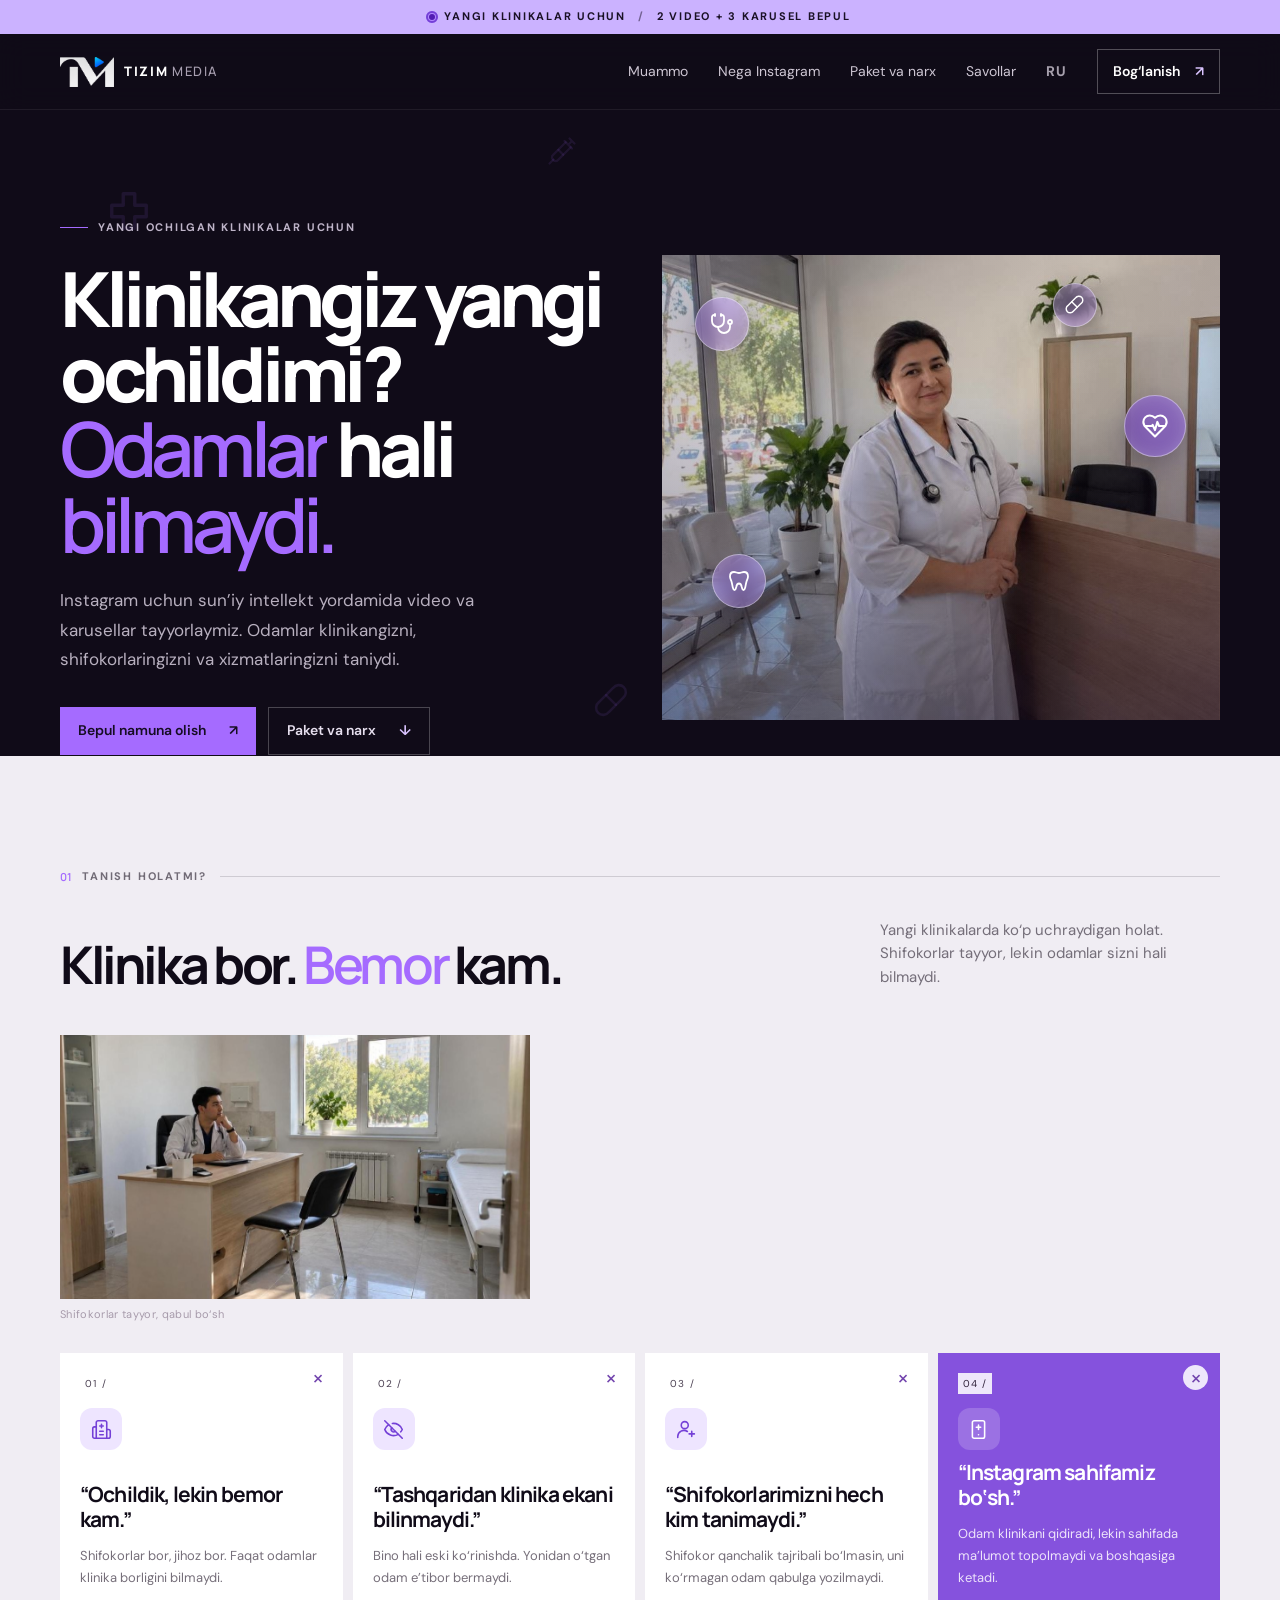
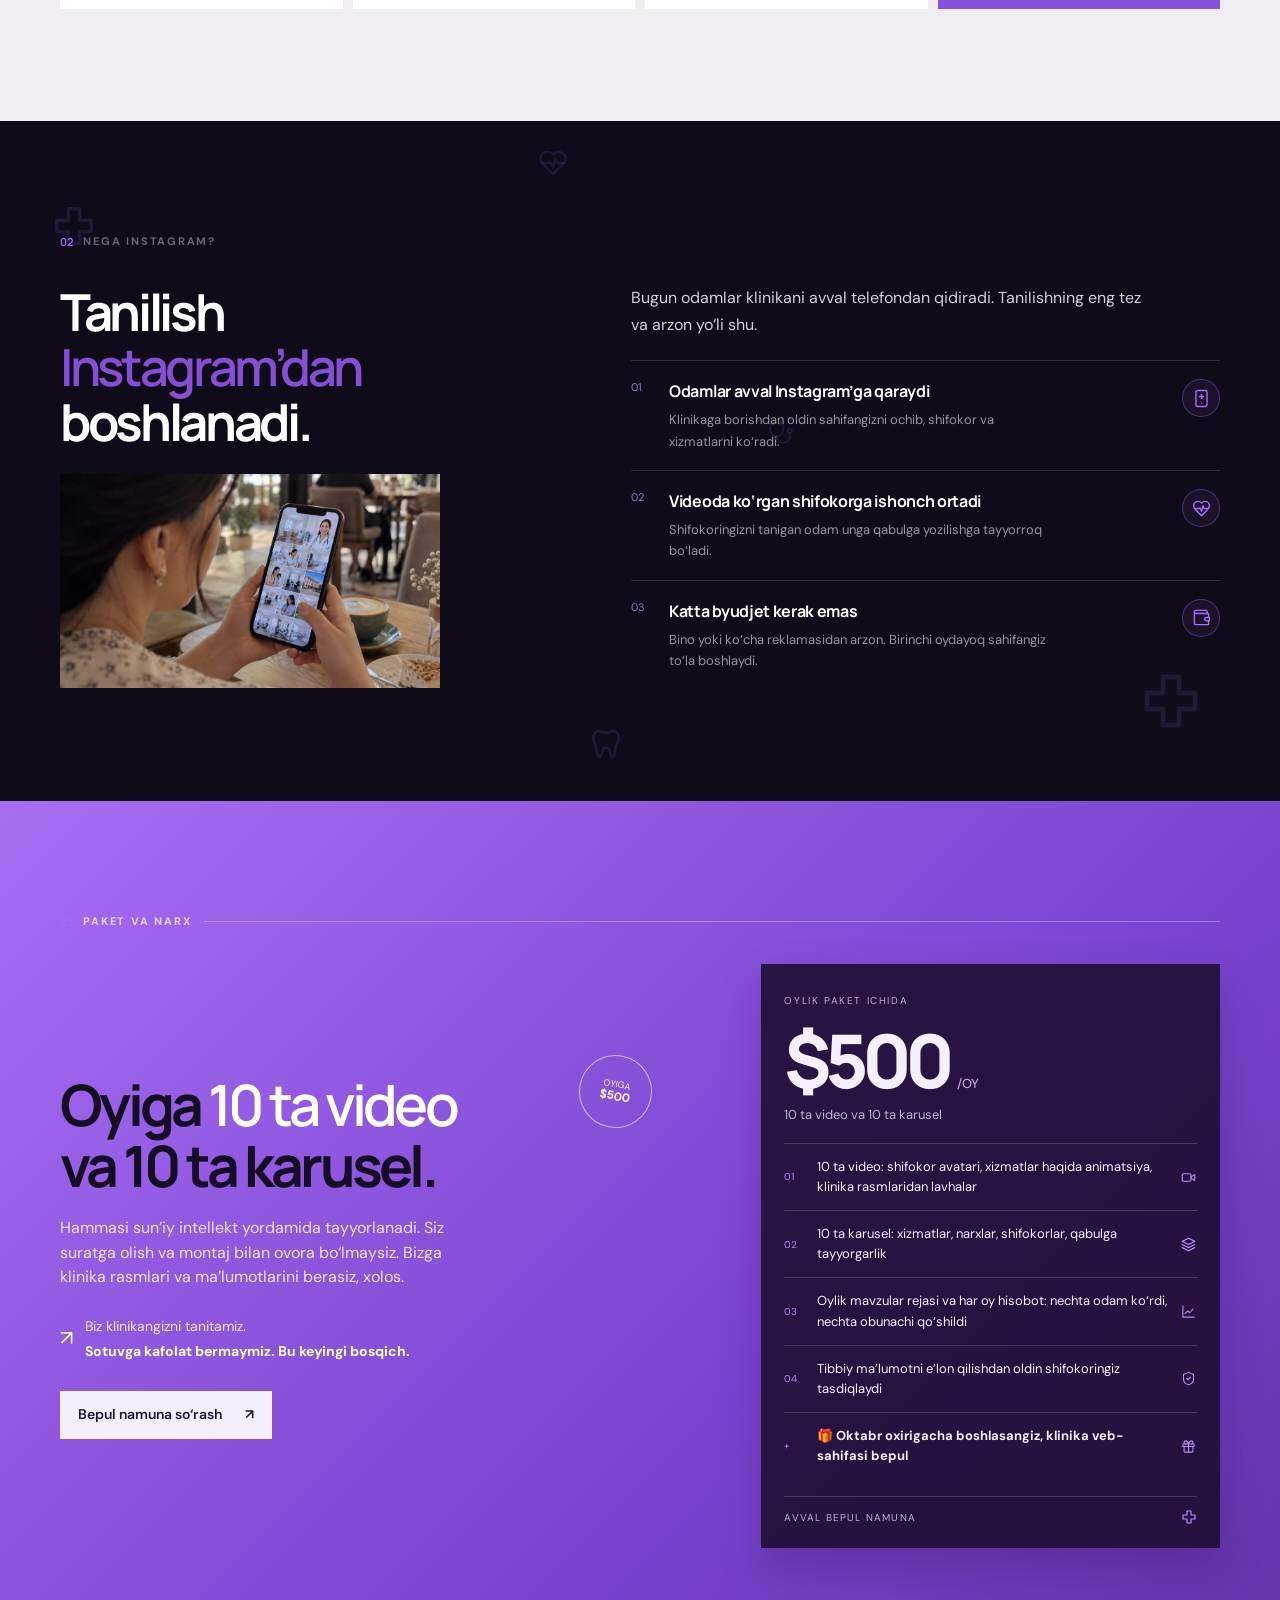
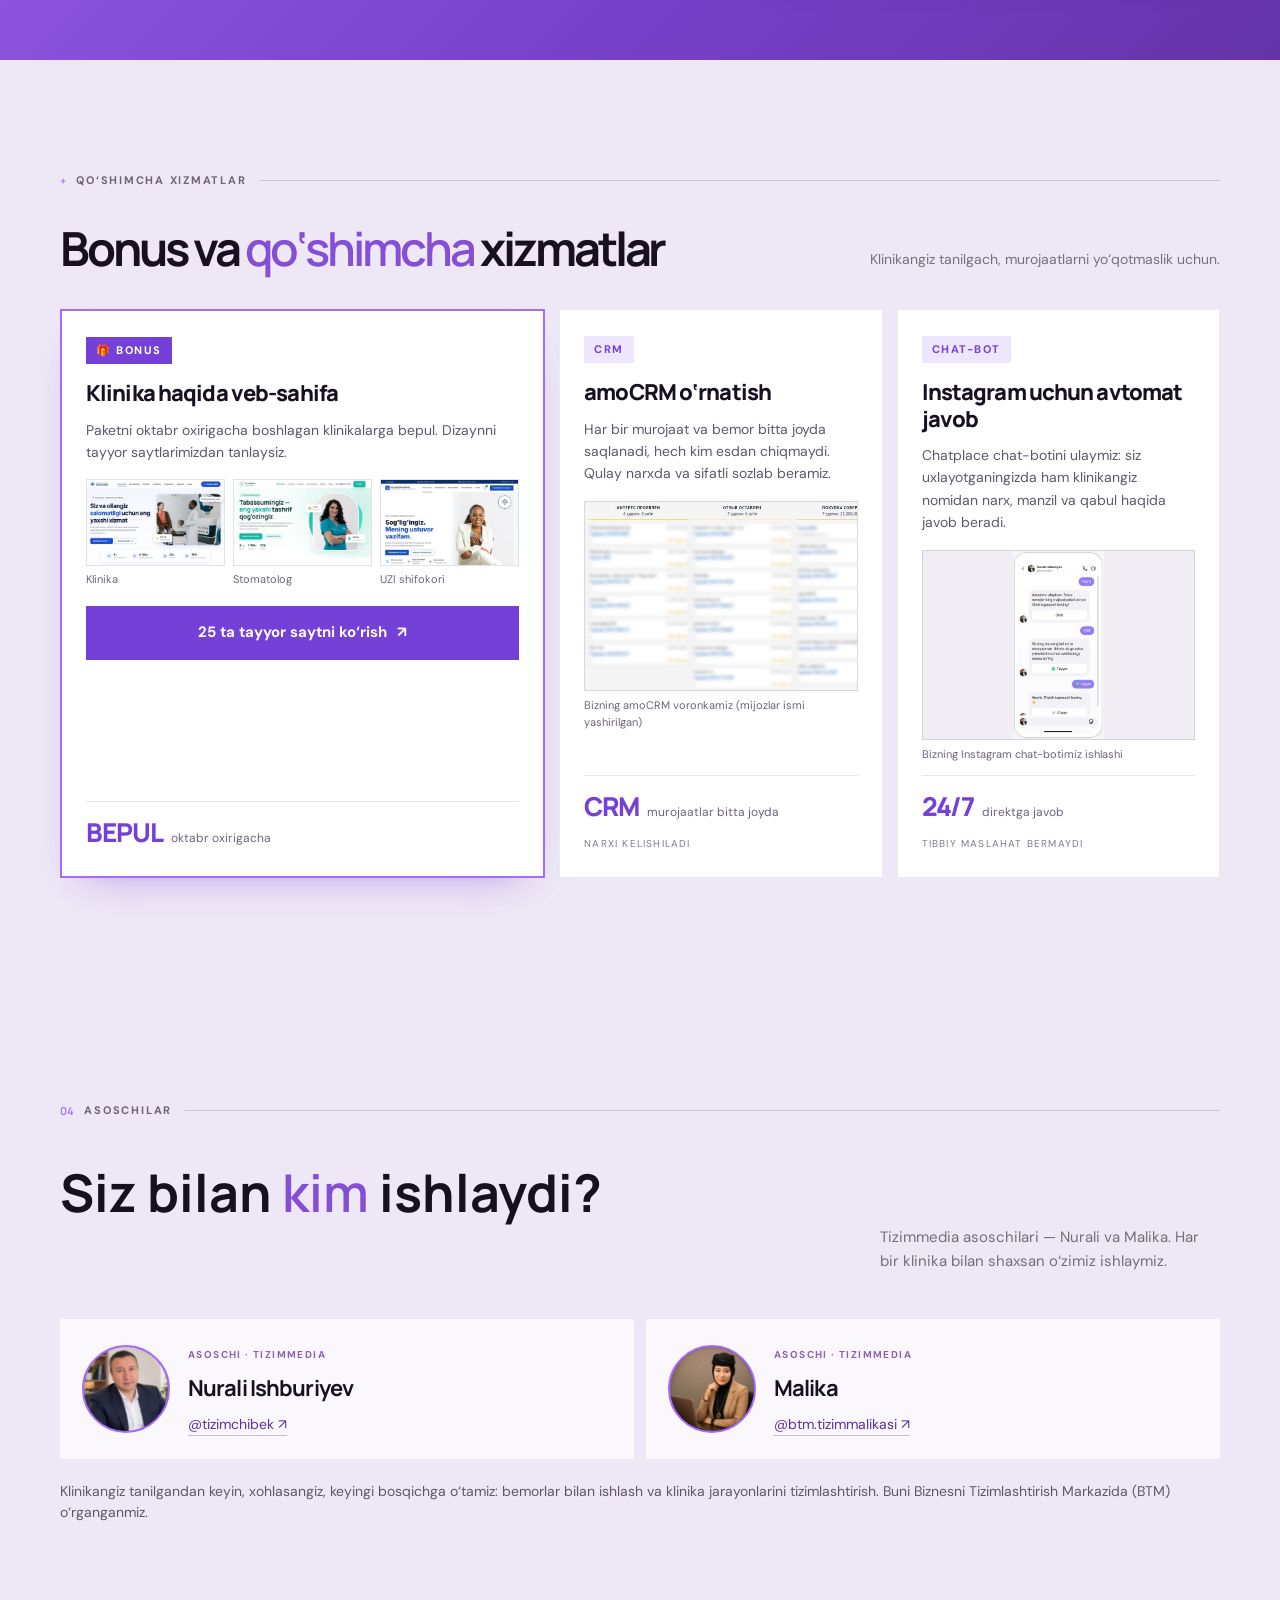
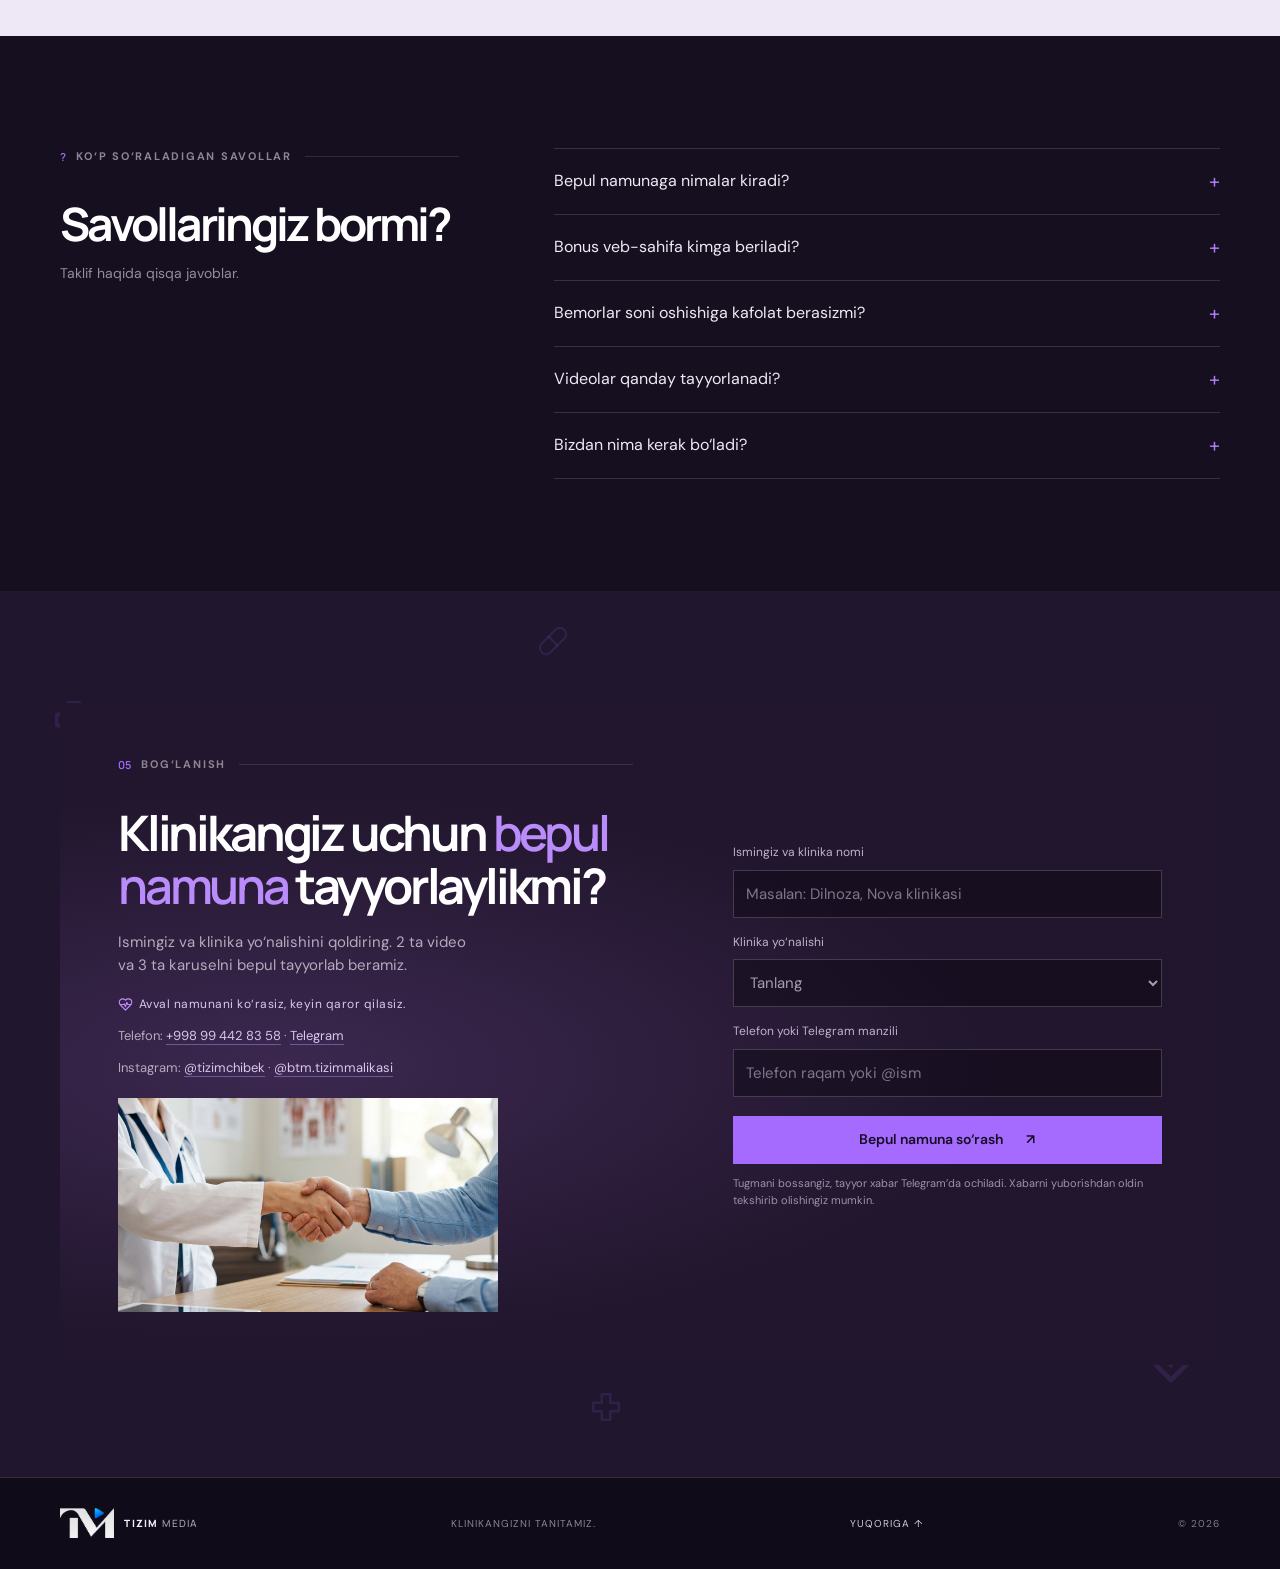
==== index.html @ add9dafe "Animatsiyalar va tibbiy ikonkalar qo'shildi - Tibbiy SVG ikonkalar to'plami (stetoskop, yurak urishi" ====
<!doctype html>
<html lang="uz">
  <head>
    <meta charset="UTF-8" />
    <meta name="viewport" content="width=device-width, initial-scale=1.0" />
    <meta name="theme-color" content="#100b18" />
    <meta name="description" content="Tizimmedia — yangi klinikalar uchun Instagram video va karusellari, sun’iy intellekt yordamida. Oyiga 10 video + 10 karusel — $500. Avval bepul namuna." />
    <title>Tizimmedia — yangi klinikangizni Instagram’da tanitamiz</title>
    <link rel="canonical" href="https://taklif.tizimchibek.uz/" />
    <link rel="alternate" hreflang="uz" href="https://taklif.tizimchibek.uz/" />
    <link rel="alternate" hreflang="ru" href="https://taklif.tizimchibek.uz/ru/" />
    <meta property="og:type" content="website" />
    <meta property="og:site_name" content="Tizimmedia" />
    <meta property="og:locale" content="uz_UZ" />
    <meta property="og:url" content="https://taklif.tizimchibek.uz/" />
    <meta property="og:title" content="Tizimmedia — yangi klinikangizni Instagram’da tanitamiz" />
    <meta property="og:description" content="Oyiga 10 ta video va 10 ta karusel — $500. Avval 2 ta video va 3 ta karusel bepul." />
    <meta property="og:image" content="https://taklif.tizimchibek.uz/og-image.png" />
    <meta property="og:image:width" content="1200" />
    <meta property="og:image:height" content="630" />
    <meta name="twitter:card" content="summary_large_image" />
    <meta name="twitter:image" content="https://taklif.tizimchibek.uz/og-image.png" />
    <link rel="icon" type="image/png" href="./favicon.png" />
    <link rel="preconnect" href="https://fonts.googleapis.com" />
    <link rel="preconnect" href="https://fonts.gstatic.com" crossorigin />
    <link href="https://fonts.googleapis.com/css2?family=DM+Sans:wght@400;500;600;700&family=Manrope:wght@400;500;600;700;800&display=swap" rel="stylesheet" />
    <link rel="stylesheet" href="styles.css" />
    <link rel="stylesheet" href="motion.css" />
    <script src="app.js" defer></script>
  </head>
  <body>
    <svg class="icon-sprite" width="0" height="0" aria-hidden="true" focusable="false"><defs><symbol id="i-stetho" viewBox="0 0 24 24"><path d="M11 2v2M5 2v2"/><path d="M5 3H4a2 2 0 0 0-2 2v4a6 6 0 0 0 12 0V5a2 2 0 0 0-2-2h-1"/><path d="M8 15a6 6 0 0 0 12 0v-3"/><circle cx="20" cy="10" r="2"/></symbol><symbol id="i-heart" viewBox="0 0 24 24"><path d="M19 14c1.5-1.5 3-3.2 3-5.5A5.5 5.5 0 0 0 16.5 3c-1.8 0-3 .5-4.5 2-1.5-1.5-2.7-2-4.5-2A5.5 5.5 0 0 0 2 8.5c0 2.3 1.5 4 3 5.5l7 7Z"/><path d="M3.2 12h6.3l.5-1 2 4.5 2-7 1.5 3.5h5.3"/></symbol><symbol id="i-tooth" viewBox="0 0 24 24"><path d="M7 3C4.5 3 3 5 3 7.5c0 2 1 3.5 1.5 5 .6 2 .8 4 1.3 6 .3 1.3.8 2.5 1.7 2.5 1.2 0 1.4-1.6 1.7-3 .3-1.6.7-3.5 2.8-3.5s2.5 1.9 2.8 3.5c.3 1.4.5 3 1.7 3 .9 0 1.4-1.2 1.7-2.5.5-2 .7-4 1.3-6 .5-1.5 1.5-3 1.5-5C21 5 19.5 3 17 3c-2 0-3 1-5 1S9 3 7 3Z"/></symbol><symbol id="i-pill" viewBox="0 0 24 24"><path d="m10.5 20.5 10-10a5 5 0 1 0-7-7l-10 10a5 5 0 1 0 7 7Z"/><path d="m8.5 8.5 7 7"/></symbol><symbol id="i-cross" viewBox="0 0 24 24"><path d="M9 3h6v6h6v6h-6v6H9v-6H3V9h6z"/></symbol><symbol id="i-hospital" viewBox="0 0 24 24"><path d="M12 6v4M14 8h-4M14 14h-4M14 18h-4"/><path d="M18 12h2a2 2 0 0 1 2 2v6a2 2 0 0 1-2 2H4a2 2 0 0 1-2-2v-9a2 2 0 0 1 2-2h2"/><path d="M18 22V4a2 2 0 0 0-2-2H8a2 2 0 0 0-2 2v18"/></symbol><symbol id="i-eyeoff" viewBox="0 0 24 24"><path d="M10.7 5.1A10.7 10.7 0 0 1 22 12a13 13 0 0 1-1.7 2.7"/><path d="M14.1 14.2a3 3 0 0 1-4.2-4.2"/><path d="M17.5 17.5A10.7 10.7 0 0 1 2 12a13.2 13.2 0 0 1 4.5-5.5"/><path d="m2 2 20 20"/></symbol><symbol id="i-doctor" viewBox="0 0 24 24"><circle cx="10" cy="7" r="4"/><path d="M2 21v-1a7 7 0 0 1 11-5.7"/><path d="M18 14v6M15 17h6"/></symbol><symbol id="i-phone" viewBox="0 0 24 24"><rect x="5" y="2" width="14" height="20" rx="2"/><path d="M12 18h.01"/><path d="M12 7v5M9.5 9.5h5"/></symbol><symbol id="i-wallet" viewBox="0 0 24 24"><path d="M19 7V4a1 1 0 0 0-1-1H5a2 2 0 0 0 0 4h15a1 1 0 0 1 1 1v4h-3a2 2 0 0 0 0 4h3a1 1 0 0 0 1-1v-2a1 1 0 0 0-1-1"/><path d="M3 5v14a2 2 0 0 0 2 2h15a1 1 0 0 0 1-1v-4"/></symbol><symbol id="i-video" viewBox="0 0 24 24"><path d="m16 13 5.2 3.5a.5.5 0 0 0 .8-.4V7.9a.5.5 0 0 0-.8-.4L16 11"/><rect x="2" y="6" width="14" height="12" rx="2"/></symbol><symbol id="i-layers" viewBox="0 0 24 24"><path d="m12 2 10 5-10 5L2 7z"/><path d="m2 17 10 5 10-5M2 12l10 5 10-5"/></symbol><symbol id="i-chart" viewBox="0 0 24 24"><path d="M3 3v18h18"/><path d="m7 15 4-4 3 3 5-6"/></symbol><symbol id="i-shield" viewBox="0 0 24 24"><path d="M20 13c0 5-3.5 7.5-7.7 8.9a1 1 0 0 1-.6 0C7.5 20.5 4 18 4 13V6a1 1 0 0 1 1-1c2 0 4.5-1.2 6.2-2.7a1.2 1.2 0 0 1 1.6 0C14.5 3.8 17 5 19 5a1 1 0 0 1 1 1z"/><path d="m9 12 2 2 4-4"/></symbol><symbol id="i-gift" viewBox="0 0 24 24"><rect x="3" y="8" width="18" height="4" rx="1"/><path d="M12 8v13M19 12v7a2 2 0 0 1-2 2H7a2 2 0 0 1-2-2v-7"/><path d="M7.5 8a2.5 2.5 0 0 1 0-5C9 3 11 5 12 8c1-3 3-5 4.5-5a2.5 2.5 0 0 1 0 5"/></symbol><symbol id="i-syringe" viewBox="0 0 24 24"><path d="m18 2 4 4M17 7l3-3M14 4l6 6"/><path d="M19 9 8.7 19.3c-1 1-2.5 1-3.4 0l-.6-.6c-1-1-1-2.5 0-3.4L15 5"/><path d="m9 11 4 4M5 19l-3 3"/></symbol></defs></svg>
    <div class="announcement"><span class="announcement-dot"></span> YANGI KLINIKALAR UCHUN <span class="announcement-divider">/</span> 2 VIDEO + 3 KARUSEL BEPUL</div>
    <header class="site-header">
      <a class="brand" href="#top" aria-label="Bosh sahifaga qaytish"><span class="brand-mark"><img src="./logo-mark.png" alt="Tizimmedia logotipi" /></span><span>TIZIM<span class="brand-light">MEDIA</span></span></a>
      <button class="menu-toggle" aria-label="Menyuni ochish" data-open-label="Menyuni ochish" data-close-label="Menyuni yopish" aria-expanded="false"><span></span><span></span></button>
      <nav class="main-nav" aria-label="Asosiy menyu">
        <a href="#muammo">Muammo</a><a href="#instagram">Nega Instagram</a><a href="#taklif">Paket va narx</a><a href="#savollar">Savollar</a><a class="nav-lang" href="./ru/" lang="ru" hreflang="ru" aria-label="Русская версия">RU</a>
        <a class="nav-cta" href="#aloqa">Bog‘lanish <span>↗</span></a>
      </nav>
    </header>

    <main id="top">
      <section class="hero section-wrap"><div class="med-bg" aria-hidden="true"><span><svg class="ico" aria-hidden="true"><use href="#i-cross"/></svg></span><span><svg class="ico" aria-hidden="true"><use href="#i-syringe"/></svg></span><span><svg class="ico" aria-hidden="true"><use href="#i-cross"/></svg></span><span><svg class="ico" aria-hidden="true"><use href="#i-pill"/></svg></span><span><svg class="ico" aria-hidden="true"><use href="#i-stetho"/></svg></span></div>
        <div class="hero-copy">
          <div class="eyebrow"><span class="eyebrow-line"></span> YANGI OCHILGAN KLINIKALAR UCHUN</div>
          <h1>Klinikangiz yangi ochildimi?<br /><span>Odamlar</span> hali <span>bilmaydi.</span></h1>
          <p class="hero-lead">Instagram uchun sun’iy intellekt yordamida video va karusellar tayyorlaymiz. Odamlar klinikangizni, shifokorlaringizni va xizmatlaringizni taniydi.</p>
          <div class="hero-actions"><a class="button button-primary" href="#aloqa">Bepul namuna olish <span>↗</span></a><a class="button button-quiet" href="#taklif">Paket va narx <span>↓</span></a></div>
        </div>
        <div class="hero-art" aria-label="Klinika Instagram sahifasi namunasi">
          <div class="art-glow"></div><div class="med-float" aria-hidden="true"><span class="med-chip chip-a"><svg class="ico" aria-hidden="true"><use href="#i-stetho"/></svg></span><span class="med-chip chip-b"><svg class="ico" aria-hidden="true"><use href="#i-heart"/></svg></span><span class="med-chip chip-c"><svg class="ico" aria-hidden="true"><use href="#i-tooth"/></svg></span><span class="med-chip chip-d"><svg class="ico" aria-hidden="true"><use href="#i-pill"/></svg></span><svg class="ecg" viewBox="0 0 600 70" preserveAspectRatio="none"><path d="M0 40h150l10-14 12 30 14-52 14 46 10-10h130l10-14 12 30 14-52 14 46 10-10H600"/></svg></div><div class="orbit orbit-one"></div><div class="orbit orbit-two"></div>
          <div class="art-cross">+</div>
          <div class="art-note note-top"><span class="note-icon">✳</span><span>KLINIKANI<br /><b>TANITAMIZ</b></span></div>
          <div class="phone-card">
            <div class="phone-top"><span class="phone-camera"></span><span>KLINIKA SAHIFASI</span><span>•••</span></div>
            <div class="phone-image"><div class="image-halo"></div><div class="doctor-shape"><span class="doctor-head"></span><span class="doctor-body"></span></div><span class="image-caption">SHIFOKOR<br />TANISHTIRUVI</span><span class="image-tag">AI VIDEO</span></div>
            <div class="phone-controls"><span>♡</span><span>◇</span><span>⌑</span><span class="control-save">▱</span></div>
            <div class="phone-text"><b>Shifokorimiz bilan tanishing</b><br /><span>Tajriba, xizmatlar, qabul vaqti</span></div>
          </div>
          <div class="art-note note-bottom"><span class="note-label">BEPUL NAMUNA</span><strong>05 <small>TA</small></strong><span>2 video + 3 karusel</span><a href="#aloqa" aria-label="Bepul namunaga o‘tish">↗</a></div>
        </div>
      </section>

      <section class="problem section-pad" id="muammo">
        <div class="section-wrap"><div class="section-kicker"><span>01</span> TANISH HOLATMI? <i></i></div><div class="problem-head"><h2>Klinika bor. <em>Bemor</em> kam.</h2><p>Yangi klinikalarda ko‘p uchraydigan holat. Shifokorlar tayyor, lekin odamlar sizni hali bilmaydi.</p></div>
          <figure class="section-photo"><img src="./muammo-2.jpg" alt="Yangi ochilgan klinikaning bo‘sh qabulxonasi" loading="lazy" /><figcaption>Shifokorlar tayyor, qabul bo‘sh</figcaption></figure>
          <div class="problem-grid">
            <article class="problem-card"><span class="card-symbol">01 /</span><span class="problem-x">×</span><span class="card-ico"><svg class="ico" aria-hidden="true"><use href="#i-hospital"/></svg></span><h3>“Ochildik, lekin bemor kam.”</h3><p>Shifokorlar bor, jihoz bor. Faqat odamlar klinika borligini bilmaydi.</p></article><article class="problem-card"><span class="card-symbol">02 /</span><span class="problem-x">×</span><span class="card-ico"><svg class="ico" aria-hidden="true"><use href="#i-eyeoff"/></svg></span><h3>“Tashqaridan klinika ekani bilinmaydi.”</h3><p>Bino hali eski ko‘rinishda. Yonidan o‘tgan odam e’tibor bermaydi.</p></article><article class="problem-card"><span class="card-symbol">03 /</span><span class="problem-x">×</span><span class="card-ico"><svg class="ico" aria-hidden="true"><use href="#i-doctor"/></svg></span><h3>“Shifokorlarimizni hech kim tanimaydi.”</h3><p>Shifokor qanchalik tajribali bo‘lmasin, uni ko‘rmagan odam qabulga yozilmaydi.</p></article><article class="problem-card problem-card-violet"><span class="card-symbol">04 /</span><span class="problem-x">×</span><span class="card-ico"><svg class="ico" aria-hidden="true"><use href="#i-phone"/></svg></span><h3>“Instagram sahifamiz bo‘sh.”</h3><p>Odam klinikani qidiradi, lekin sahifada ma’lumot topolmaydi va boshqasiga ketadi.</p></article>
          </div>
        </div>
      </section>

      <section class="advantages section-pad" id="instagram"><div class="med-bg" aria-hidden="true"><span><svg class="ico" aria-hidden="true"><use href="#i-cross"/></svg></span><span><svg class="ico" aria-hidden="true"><use href="#i-heart"/></svg></span><span><svg class="ico" aria-hidden="true"><use href="#i-cross"/></svg></span><span><svg class="ico" aria-hidden="true"><use href="#i-tooth"/></svg></span><span><svg class="ico" aria-hidden="true"><use href="#i-stetho"/></svg></span></div><div class="section-wrap"><div class="section-kicker"><span>02</span> NEGA INSTAGRAM? <i></i></div><div class="advantage-layout"><h2>Tanilish <em>Instagram’dan</em> boshlanadi.</h2><div class="advantage-list"><p class="advantage-lead">Bugun odamlar klinikani avval telefondan qidiradi. Tanilishning eng tez va arzon yo‘li shu.</p><article><span>01</span><div><h3>Odamlar avval Instagram’ga qaraydi</h3><p>Klinikaga borishdan oldin sahifangizni ochib, shifokor va xizmatlarni ko‘radi.</p></div><span class="advantage-mark"><svg class="ico" aria-hidden="true"><use href="#i-phone"/></svg></span></article><article><span>02</span><div><h3>Videoda ko‘rgan shifokorga ishonch ortadi</h3><p>Shifokoringizni tanigan odam unga qabulga yozilishga tayyorroq bo‘ladi.</p></div><span class="advantage-mark"><svg class="ico" aria-hidden="true"><use href="#i-heart"/></svg></span></article><article><span>03</span><div><h3>Katta byudjet kerak emas</h3><p>Bino yoki ko‘cha reklamasidan arzon. Birinchi oydayoq sahifangiz to‘la boshlaydi.</p></div><span class="advantage-mark"><svg class="ico" aria-hidden="true"><use href="#i-wallet"/></svg></span></article></div></div></div></section>

      <section class="offer section-pad" id="taklif"><div class="section-wrap"><div class="section-kicker"><span>03</span> PAKET VA NARX <i></i></div><div class="offer-layout"><div class="offer-copy"><div class="offer-sticker">OYIGA<br /><span>$500</span></div><h2>Oyiga <em>10 ta video</em><br />va 10 ta karusel.</h2><p>Hammasi sun’iy intellekt yordamida tayyorlanadi. Siz suratga olish va montaj bilan ovora bo‘lmaysiz. Bizga klinika rasmlari va ma’lumotlarini berasiz, xolos.</p><div class="offer-choice"><span class="choice-icon">↗</span><span>Biz klinikangizni tanitamiz.<br /><b>Sotuvga kafolat bermaymiz. Bu keyingi bosqich.</b></span></div><a class="button button-light" href="#aloqa">Bepul namuna so‘rash <span>↗</span></a></div><div class="offer-includes"><span class="offer-overline">OYLIK PAKET ICHIDA</span><div class="offer-count">$500<span>/OY</span></div><p>10 ta video va 10 ta karusel</p><div class="include-row"><span>01</span><span>10 ta video: shifokor avatari, xizmatlar haqida animatsiya, klinika rasmlaridan lavhalar</span><span class="include-ico"><svg class="ico" aria-hidden="true"><use href="#i-video"/></svg></span></div><div class="include-row"><span>02</span><span>10 ta karusel: xizmatlar, narxlar, shifokorlar, qabulga tayyorgarlik</span><span class="include-ico"><svg class="ico" aria-hidden="true"><use href="#i-layers"/></svg></span></div><div class="include-row"><span>03</span><span>Oylik mavzular rejasi va har oy hisobot: nechta odam ko‘rdi, nechta obunachi qo‘shildi</span><span class="include-ico"><svg class="ico" aria-hidden="true"><use href="#i-chart"/></svg></span></div><div class="include-row"><span>04</span><span>Tibbiy ma’lumotni e’lon qilishdan oldin shifokoringiz tasdiqlaydi</span><span class="include-ico"><svg class="ico" aria-hidden="true"><use href="#i-shield"/></svg></span></div><div class="include-row"><span>+</span><span><b>🎁 Oktabr oxirigacha boshlasangiz, klinika veb-sahifasi bepul</b></span><span class="include-ico"><svg class="ico" aria-hidden="true"><use href="#i-gift"/></svg></span></div><div class="no-strings">AVVAL BEPUL NAMUNA <span><svg class="ico" aria-hidden="true"><use href="#i-cross"/></svg></span></div></div></div></div></section>

      <section class="packages section-pad" id="xizmatlar"><div class="section-wrap"><div class="section-kicker"><span>+</span> QO‘SHIMCHA XIZMATLAR <i></i></div><div class="packages-head"><h2>Bonus va <em>qo‘shimcha</em> xizmatlar</h2><p>Klinikangiz tanilgach, murojaatlarni yo‘qotmaslik uchun.</p></div><div class="xgrid"><article class="xcard xbonus"><span class="xtag">🎁 BONUS</span><h3>Klinika haqida veb-sahifa</h3><p>Paketni oktabr oxirigacha boshlagan klinikalarga bepul. Dizaynni tayyor saytlarimizdan tanlaysiz.</p><div class="xshots"><a href="http://web.tizimchibek.uz/02-bolajon-klinikasi/" target="_blank" rel="noopener noreferrer"><img src="./site-klinika.jpg" alt="Klinika" loading="lazy" /><span>Klinika</span></a><a href="http://web.tizimchibek.uz/17-stomatolog/" target="_blank" rel="noopener noreferrer"><img src="./site-stomatolog.jpg" alt="Stomatolog" loading="lazy" /><span>Stomatolog</span></a><a href="http://web.tizimchibek.uz/19-uzi-doktor/" target="_blank" rel="noopener noreferrer"><img src="./site-uzi.jpg" alt="UZI shifokori" loading="lazy" /><span>UZI shifokori</span></a></div><a class="xbtn" href="http://web.tizimchibek.uz/" target="_blank" rel="noopener noreferrer">25 ta tayyor saytni ko‘rish <span>↗</span></a><div class="xmeta"><b>BEPUL</b> oktabr oxirigacha</div></article><article class="xcard"><span class="xtag">CRM</span><h3>amoCRM o‘rnatish</h3><p>Har bir murojaat va bemor bitta joyda saqlanadi, hech kim esdan chiqmaydi. Qulay narxda va sifatli sozlab beramiz.</p><figure class="xshot"><img src="./shot-amocrm.jpg" alt="Bizning amoCRM voronkamiz (mijozlar ismi yashirilgan)" loading="lazy" /><figcaption>Bizning amoCRM voronkamiz (mijozlar ismi yashirilgan)</figcaption></figure><div class="xmeta"><b>CRM</b> murojaatlar bitta joyda</div><div class="xnote">NARXI KELISHILADI</div></article><article class="xcard"><span class="xtag">CHAT-BOT</span><h3>Instagram uchun avtomat javob</h3><p>Chatplace chat-botini ulaymiz: siz uxlayotganingizda ham klinikangiz nomidan narx, manzil va qabul haqida javob beradi.</p><figure class="xshot xphone"><img src="./shot-chatbot.jpg" alt="Bizning Instagram chat-botimiz ishlashi" loading="lazy" /><figcaption>Bizning Instagram chat-botimiz ishlashi</figcaption></figure><div class="xmeta"><b>24/7</b> direktga javob</div><div class="xnote">TIBBIY MASLAHAT BERMAYDI</div></article></div></div></section>

      <section class="team section-pad" id="jamoa"><div class="section-wrap"><div class="section-kicker"><span>04</span> ASOSCHILAR <i></i></div><div class="problem-head"><h2>Siz bilan <em>kim</em> ishlaydi?</h2><p>Tizimmedia asoschilari — Nurali va Malika. Har bir klinika bilan shaxsan o‘zimiz ishlaymiz.</p></div>
        <div class="team-grid">
          <article class="team-card"><span class="team-avatar"><img src="./nurali.jpg" alt="Nurali Ishburiyev" loading="lazy" /></span><div><span class="team-role">ASOSCHI · TIZIMMEDIA</span><h3>Nurali Ishburiyev</h3><a class="team-link" href="https://www.instagram.com/tizimchibek/" target="_blank" rel="noopener noreferrer">@tizimchibek <span>↗</span></a></div></article>
          <article class="team-card"><span class="team-avatar"><img src="./malika.jpg" alt="Malika" loading="lazy" /></span><div><span class="team-role">ASOSCHI · TIZIMMEDIA</span><h3>Malika</h3><a class="team-link" href="https://www.instagram.com/btm.tizimmalikasi/" target="_blank" rel="noopener noreferrer">@btm.tizimmalikasi <span>↗</span></a></div></article>
        </div>
        <p class="team-note">Klinikangiz tanilgandan keyin, xohlasangiz, keyingi bosqichga o‘tamiz: bemorlar bilan ishlash va klinika jarayonlarini tizimlashtirish. Buni Biznesni Tizimlashtirish Markazida (BTM) o‘rganganmiz.</p>
      </div></section>

      <section class="faq section-pad" id="savollar"><div class="section-wrap faq-layout"><div><div class="section-kicker"><span>?</span> KO‘P SO‘RALADIGAN SAVOLLAR <i></i></div><h2>Savollaringiz bormi?</h2><p class="faq-intro">Taklif haqida qisqa javoblar.</p></div><div class="faq-list"><details><summary>Bepul namunaga nimalar kiradi?<span>+</span></summary><p>Klinikangizga mos 2 ta video va 3 ta karusel tayyorlaymiz. Yoqsa davom etamiz, yoqmasa shu yerda to‘xtaymiz. Davom etish shart emas.</p></details><details><summary>Bonus veb-sahifa kimga beriladi?<span>+</span></summary><p>Oylik paketni oktabr oxirigacha boshlagan klinikalarga. Dizaynni web.tizimchibek.uz dagi tayyor saytlardan tanlaysiz, biz uni klinikangiz ma’lumotlari bilan to‘ldiramiz.</p></details><details><summary>Bemorlar soni oshishiga kafolat berasizmi?<span>+</span></summary><p>Yo‘q. Bizning vazifamiz: klinikangizni tanitish, Instagram sahifangizni to‘liq va ishonchli qilish. Bemorlar oqimini tizimlashtirish alohida bosqich.</p></details><details><summary>Videolar qanday tayyorlanadi?<span>+</span></summary><p>Sun’iy intellekt yordamida. Shifokoringiz roziligi bilan uning AI-avatarini yasaymiz yoki xizmatlar haqida animatsion videolar va klinika rasmlaridan lavhalar tayyorlaymiz. Mavjud bo‘lmagan shifokor yoki bemorni ko‘rsatmaymiz.</p></details><details><summary>Bizdan nima kerak bo‘ladi?<span>+</span></summary><p>Klinika va shifokorlar rasmlari, xizmatlar va narxlar ro‘yxati, hamda tibbiy ma’lumotni tasdiqlab beradigan mutaxassis.</p></details></div></div></section>

      <section class="contact section-pad" id="aloqa"><div class="med-bg" aria-hidden="true"><span><svg class="ico" aria-hidden="true"><use href="#i-cross"/></svg></span><span><svg class="ico" aria-hidden="true"><use href="#i-pill"/></svg></span><span><svg class="ico" aria-hidden="true"><use href="#i-heart"/></svg></span><span><svg class="ico" aria-hidden="true"><use href="#i-cross"/></svg></span><span><svg class="ico" aria-hidden="true"><use href="#i-syringe"/></svg></span></div><div class="section-wrap contact-panel"><div class="contact-copy"><div class="section-kicker"><span>05</span> BOG‘LANISH <i></i></div><h2>Klinikangiz uchun <em>bepul namuna</em> tayyorlaylikmi?</h2><p>Ismingiz va klinika yo‘nalishini qoldiring. 2 ta video va 3 ta karuselni bepul tayyorlab beramiz.</p><div class="contact-note"><span class="beat"><svg class="ico" aria-hidden="true"><use href="#i-heart"/></svg></span> Avval namunani ko‘rasiz, keyin qaror qilasiz.</div><div class="contact-social">Telefon: <a href="tel:+998994428358">+998 99 442 83 58</a> · <a href="https://t.me/+998994428358" target="_blank" rel="noopener noreferrer">Telegram</a></div><div class="contact-social">Instagram: <a href="https://www.instagram.com/tizimchibek/" target="_blank" rel="noopener noreferrer">@tizimchibek</a> · <a href="https://www.instagram.com/btm.tizimmalikasi/" target="_blank" rel="noopener noreferrer">@btm.tizimmalikasi</a></div></div><form class="lead-form" id="lead-form"><label for="clinic-name">Ismingiz va klinika nomi</label><input id="clinic-name" name="name" autocomplete="name" placeholder="Masalan: Dilnoza, Nova klinikasi" required /><label for="clinic-focus">Klinika yo‘nalishi</label><select id="clinic-focus" name="focus" required><option value="" disabled selected>Tanlang</option><option>Tish klinikasi</option><option>Tahlil va tekshiruv markazi</option><option>Ko‘p xizmatli klinika</option><option>Go‘zallik klinikasi</option><option>Boshqa</option></select><label for="clinic-contact">Telefon yoki Telegram manzili</label><input id="clinic-contact" name="contact" placeholder="Telefon raqam yoki @ism" required /><button class="button button-primary form-submit" type="submit">Bepul namuna so‘rash <span>↗</span></button><p class="form-privacy" id="form-privacy">Tugmani bossangiz, tayyor xabar Telegram’da ochiladi. Xabarni yuborishdan oldin tekshirib olishingiz mumkin.</p><div class="form-status" id="form-status" role="status" aria-live="polite"></div></form></div></section>
    </main>
    <footer class="site-footer"><a class="brand" href="#top"><span class="brand-mark"><img src="./logo-mark.png" alt="Tizimmedia logotipi" /></span><span>TIZIM<span class="brand-light">MEDIA</span></span></a><p>KLINIKANGIZNI TANITAMIZ.</p><a class="footer-up" href="#top">YUQORIGA ↑</a><span class="footer-year">© 2026</span></footer>  </body>
</html>
---- styles.css ----
:root{--ink:#100b18;--ink-soft:#1b1326;--paper:#f3f0f6;--white:#fff;--violet:#a56bff;--violet-dark:#7440d7;--lavender:#dac4ff;--lilac:#eee5ff;--muted:#88818f;--line:rgba(255,255,255,.14);--dark-line:rgba(16,11,24,.15);--font:"DM Sans",sans-serif;--display:"Manrope",sans-serif}*{box-sizing:border-box}html{scroll-behavior:smooth;scroll-padding-top:88px}body{margin:0;background:var(--ink);color:var(--white);font-family:var(--font);font-size:15px;line-height:1.55;-webkit-font-smoothing:antialiased}a{color:inherit;text-decoration:none}button,input,select{font:inherit}.section-wrap{width:min(1160px,calc(100% - 64px));margin-inline:auto}.section-pad{padding-block:112px}.announcement{height:34px;display:flex;align-items:center;justify-content:center;gap:9px;background:#cbb2ff;color:#1a1125;font-size:9px;font-weight:700;letter-spacing:.16em}.announcement-dot{width:6px;height:6px;border-radius:50%;background:#511cb3;box-shadow:0 0 0 3px #b58aff}.announcement-divider{opacity:.5;margin-inline:3px}.site-header{height:76px;padding-inline:max(32px,calc((100% - 1160px)/2));display:flex;align-items:center;justify-content:space-between;background:rgba(16,11,24,.91);backdrop-filter:blur(14px);position:sticky;top:0;z-index:20;border-bottom:1px solid rgba(255,255,255,.07)}.brand{display:flex;align-items:center;gap:10px;font-family:var(--display);font-size:13px;letter-spacing:.12em;font-weight:800}.brand-mark{width:34px;height:34px;border:1px solid var(--violet);display:grid;place-items:center;position:relative;color:white;font-size:19px;letter-spacing:-.08em}.brand-mark>span{color:var(--violet);font-size:12px;position:absolute;right:2px;top:-4px}.brand-light{font-weight:500;color:#a8a0b1;margin-left:4px}.main-nav{display:flex;align-items:center;gap:30px;font-size:12px;color:#cdc6d3}.main-nav>a:not(.nav-cta):hover,.footer-up:hover{color:var(--lavender)}.nav-cta{padding:11px 15px;border:1px solid rgba(255,255,255,.28);color:#fff;font-weight:600}.nav-cta span{color:var(--lavender);padding-left:12px}.menu-toggle{display:none}.hero{min-height:646px;padding-top:108px;position:relative;display:grid;grid-template-columns:1.02fr .98fr;align-items:center;gap:22px}.eyebrow,.section-kicker{font-size:9px;font-weight:700;letter-spacing:.16em;color:#beb4c8;display:flex;align-items:center;gap:10px}.eyebrow-line{width:28px;height:1px;background:var(--violet)}h1,h2,h3,p{margin-top:0}h1,h2,h3{font-family:var(--display)}h1{font-size:clamp(45px,6.1vw,76px);line-height:.99;letter-spacing:-.07em;margin:25px 0 24px;font-weight:800}h1>span,h2 em{font-style:normal;color:var(--violet);font-weight:600}.hero-lead{max-width:460px;font-size:16px;color:#b8b0bf;line-height:1.75}.hero-actions{display:flex;gap:12px;align-items:center;margin-top:32px}.button{min-height:48px;padding:0 18px;display:inline-flex;align-items:center;justify-content:center;gap:23px;font-weight:600;font-size:12px;border:0;cursor:pointer;transition:transform .2s,background .2s}.button:hover{transform:translateY(-2px)}.button-primary{background:var(--violet);color:#160d23}.button-primary:hover{background:#bf9aff}.button-quiet{color:#e6dfee;border:1px solid rgba(255,255,255,.24)}.button-quiet:hover{background:rgba(255,255,255,.06)}.button-quiet span{color:var(--lavender)}.hero-footnote{display:flex;align-items:center;gap:10px;color:#968ca0;font-size:10px;margin-top:29px}.check-ring{width:17px;height:17px;border:1px solid #9d70df;color:#cbaeff;border-radius:50%;text-align:center;line-height:15px}.hero-art{min-height:465px;position:relative;overflow:hidden;background:radial-gradient(ellipse at 57% 45%,#bc82ff 0,#a866f1 20%,#5934a7 48%,#211331 72%,#15101c 100%)}.art-glow{position:absolute;inset:0;background:linear-gradient(135deg,rgba(242,230,255,.26),transparent 36%,rgba(16,11,24,.25) 70%)}.orbit{position:absolute;width:360px;height:145px;border:1px solid rgba(246,235,255,.75);border-radius:50%;top:40%;left:30%;transform:translate(-50%,-50%) rotate(-37deg);box-shadow:0 0 20px rgba(242,225,255,.26),inset 0 0 20px rgba(207,171,255,.2)}.orbit-two{width:375px;height:130px;border-color:rgba(224,194,255,.5);transform:translate(-50%,-50%) rotate(40deg)}.art-cross{position:absolute;right:37px;top:28px;font:200 80px/1 var(--display);color:#f2dcff;text-shadow:0 4px 25px #a56bff}.phone-card{position:absolute;z-index:2;left:50%;top:48%;width:234px;height:345px;transform:translate(-50%,-50%) rotate(-7deg);background:#f5f0fa;border:5px solid #1b1521;border-radius:26px;box-shadow:0 28px 60px rgba(0,0,0,.48),0 0 0 1px rgba(255,255,255,.3);color:#17121d;overflow:hidden}.phone-top{height:34px;display:flex;align-items:center;justify-content:space-between;padding-inline:12px;font-size:8px;font-weight:700}.phone-camera{width:29px;height:6px;border-radius:6px;background:#241c29;position:absolute;top:6px;left:calc(50% - 15px)}.phone-image{height:245px;position:relative;overflow:hidden;background:linear-gradient(140deg,#ecdfff,#ac72f2 53%,#6e3cc7)}.image-halo{position:absolute;width:168px;height:168px;right:-44px;top:20px;border-radius:50%;background:rgba(239,215,255,.64);filter:blur(1px)}.doctor-shape{position:absolute;width:118px;height:205px;right:36px;bottom:-40px}.doctor-head{position:absolute;display:block;width:75px;height:93px;left:17px;top:0;background:linear-gradient(135deg,#f9eefc,#a891ad 75%);border-radius:45% 49% 35% 40%;box-shadow:inset -10px -1px 0 rgba(61,43,79,.2);transform:rotate(-7deg)}.doctor-body{position:absolute;display:block;left:1px;top:75px;width:120px;height:155px;background:linear-gradient(120deg,#faf6fc 3%,#b9abbf 48%,#746280);clip-path:polygon(28% 0,68% 0,100% 25%,81% 100%,0 100%,10% 25%);border-radius:40% 40% 0 0}.image-caption{position:absolute;z-index:2;left:13px;top:85px;font:800 23px/.98 var(--display);letter-spacing:-.07em;color:#251535}.image-tag{position:absolute;left:12px;top:14px;font-size:7px;letter-spacing:.14em;color:#30203c}.phone-controls{height:25px;padding:4px 12px;display:flex;gap:10px;font-size:17px;line-height:17px}.control-save{margin-left:auto}.phone-text{padding:2px 12px;font-size:9px}.phone-text span{color:#726b79;font-size:8px}.art-note{position:absolute;z-index:4;background:#f5effa;color:#19121f;box-shadow:0 12px 30px rgba(20,5,40,.22)}.note-top{left:19px;top:65px;padding:12px 14px;display:flex;gap:9px;align-items:center;font-size:8px;letter-spacing:.09em;line-height:1.35}.note-top b{font-size:8px}.note-icon{font-size:25px;color:#8d55d8}.note-bottom{right:17px;bottom:37px;padding:12px 14px;width:144px}.note-label{display:block;font-size:7px;letter-spacing:.12em}.note-bottom strong{display:block;font:800 38px/.95 var(--display);color:#8f4fea;margin:5px 0}.note-bottom strong small{font-size:13px}.note-bottom>span:nth-of-type(2){font-size:8px;color:#6d6673}.note-bottom a{position:absolute;right:12px;bottom:12px;font-size:18px}.art-stamp{position:absolute;z-index:2;bottom:33px;left:23px;font:700 8px/1.35 var(--display);letter-spacing:.1em;color:#f4eaff;transform:rotate(-9deg)}.art-stamp span{color:#e7bbff}.hero-index{position:absolute;left:0;right:0;bottom:30px;display:flex;align-items:center;gap:14px;color:#82798a;font-size:8px;letter-spacing:.13em}.index-line{height:1px;width:45px;background:#7e5ba5}.section-kicker{color:#8d8494;margin-bottom:34px}.section-kicker>span{color:var(--violet);font:600 11px var(--display);letter-spacing:.02em}.section-kicker i{height:1px;background:rgba(255,255,255,.12);flex:1;margin-left:3px}.intro-grid{display:grid;grid-template-columns:1fr .7fr;gap:100px;align-items:center}.intro h2,.problem h2,.stakes h2,.system h2,.advantages h2,.showcase h2,.offer h2,.packages h2,.faq h2,.contact h2{font-size:clamp(38px,5vw,58px);letter-spacing:-.065em;line-height:1.08;margin-bottom:0}.intro-copy p{color:#aaa2b2;font-size:14px;line-height:1.8}.text-signature{margin-top:26px;font-size:8px;letter-spacing:.18em;color:#e7def0}.text-signature span{color:var(--violet);margin-inline:5px}.intro-ribbon{height:58px;margin-top:63px;padding-inline:20px;border-top:1px solid var(--line);border-bottom:1px solid var(--line);display:flex;align-items:center;justify-content:space-between;gap:16px;font:600 8px var(--display);letter-spacing:.13em;color:#a39aaa}.ribbon-star{font-size:21px;color:var(--violet)}.problem{background:#f0edf3;color:var(--ink)}.problem .section-kicker{color:#716b76}.problem .section-kicker i{background:var(--dark-line)}.problem-head{display:flex;align-items:end;justify-content:space-between;gap:35px;margin-bottom:42px}.problem-head h2{max-width:580px;font-size:clamp(36px,4.5vw,52px)}.problem-head p{max-width:340px;font-size:12px;color:#746e79;margin-bottom:4px}.problem-grid{display:grid;grid-template-columns:repeat(4,1fr);gap:10px}.problem-card{min-height:260px;padding:20px;background:#fff;position:relative;display:flex;flex-direction:column}.card-symbol{font-size:8px;letter-spacing:.12em;color:#867d8c}.problem-x{font-size:22px;color:#9261df;position:absolute;right:20px;top:12px}.problem-card h3{font-size:21px;letter-spacing:-.04em;line-height:1.18;margin:auto 0 13px}.problem-card p{font-size:10px;color:#766f7a;line-height:1.7;margin:0;max-width:200px}.problem-card-violet{background:#8552dd;color:#fff}.problem-card-violet .card-symbol,.problem-card-violet p{color:#ede3fa}.problem-card-violet .problem-x{color:white}.stakes{display:grid;grid-template-columns:1fr .8fr;align-items:center;gap:70px}.stakes-copy h2{max-width:520px;font-size:48px}.stakes-copy p{max-width:460px;color:#a9a0b0;font-size:13px;line-height:1.8;margin:23px 0}.text-link{font-size:11px;color:#e6d9f4;border-bottom:1px solid #73569a;padding-bottom:7px}.text-link span{color:var(--violet);margin-left:16px}.stakes-visual{height:365px;position:relative;display:grid;place-items:center;overflow:hidden;background:radial-gradient(ellipse at 50% 48%,#a46bf0,#482774 43%,#21172d 72%,#17111f 100%)}.stakes-ring{position:absolute;width:250px;height:250px;border:1px solid rgba(240,225,255,.78);border-radius:50%;box-shadow:0 0 30px rgba(230,193,255,.28),inset 0 0 25px rgba(230,193,255,.23)}.ring-a{transform:scaleX(1.65) rotate(43deg)}.ring-b{width:180px;height:180px;transform:scaleX(1.8) rotate(-49deg);border-color:rgba(224,193,255,.51)}.stakes-core{z-index:1;text-align:center;font:800 37px/.86 var(--display);letter-spacing:-.08em;color:#f6edff;text-shadow:0 5px 25px #521d9c}.stakes-core span{color:#d4a7ff}.stakes-label{position:absolute;z-index:2;font-size:8px;letter-spacing:.12em;background:#f6f0fc;color:#261a31;padding:8px 10px}.label-a{left:24px;top:54px}.label-b{right:18px;bottom:50px}.stakes-spark{position:absolute;color:#edd9ff;font-size:26px;right:30px;top:23px}.alternatives{background:#191220}.alternatives .problem-head h2{font-size:46px;max-width:600px}.comparison{display:grid;grid-template-columns:1fr 1fr;border:1px solid var(--line)}.comparison-side{padding:29px 33px}.comparison-side:first-child{border-right:1px solid var(--line)}.comparison-accent{background:linear-gradient(140deg,#38214f,#23152f)}.compare-overline{display:block;color:#8e8494;letter-spacing:.14em;font-size:8px;margin-bottom:17px}.comparison-accent .compare-overline{color:#cbb1ee}.compare-row{display:grid;grid-template-columns:24px 1fr;align-items:center;position:relative;border-top:1px solid var(--line);padding:15px 0 13px;font-size:13px;color:#eee8f3}.compare-icon{width:17px;height:17px;border:1px solid #71697a;color:#b29dc9;display:grid;place-items:center;font-size:11px}.comparison-accent .compare-icon{border-color:#bc8aff;color:#caaaff}.compare-row small{grid-column:2;color:#89818f;font-size:9px;margin-top:4px}.comparison-accent .compare-row small{color:#bbafc8}.system{background:#eee8f6;color:#17101f}.system .section-kicker,.advantages .section-kicker,.packages .section-kicker{color:#6d6476}.system .section-kicker i,.advantages .section-kicker i,.packages .section-kicker i{background:var(--dark-line)}.system h2{font-size:51px}.system h2 em,.advantages h2 em,.showcase h2 em,.packages h2 em{color:#854fd5}.system-heading{display:flex;align-items:end;justify-content:space-between;gap:30px}.system-heading p{color:#726b79;font-size:12px;max-width:320px;margin:0 0 5px}.flow-line{display:grid;grid-template-columns:repeat(4,1fr);height:25px;align-items:center;margin-top:39px}.flow-line span{height:1px;background:#c6b9d0;position:relative}.flow-line span::after{content:"";position:absolute;right:0;top:-3px;width:6px;height:6px;border-radius:50%;background:#8854d7}.flow-line span:last-child::after{background:#190e24}.system-grid{display:grid;grid-template-columns:repeat(4,1fr);gap:12px}.system-step{padding:18px;background:#faf8fc;min-height:218px;position:relative}.step-no{font-size:8px;letter-spacing:.13em;color:#918898}.step-icon{position:absolute;right:15px;top:13px;color:#8853d8;font-size:24px}.system-step h3{font-size:17px;letter-spacing:-.04em;margin:36px 0 8px}.system-step p{font-size:10px;line-height:1.7;color:#746d7a;min-height:52px}.step-foot{font-size:7px;letter-spacing:.12em;color:#957cb0}.advantages{background:#100b18}.advantage-layout{display:grid;grid-template-columns:.8fr 1fr;gap:100px}.advantages h2{font-size:51px;max-width:380px}.advantage-list article{display:grid;grid-template-columns:28px 1fr 22px;gap:10px;padding:18px 0;border-top:1px solid var(--line)}.advantage-list article>span:first-child{color:#9c72d1;font-size:9px}.advantage-list h3{font-size:14px;margin:0 0 5px;letter-spacing:-.02em}.advantage-list p{font-size:10px;color:#9b92a2;margin:0;line-height:1.65;max-width:390px}.advantage-mark{font-size:17px;color:#a56bff}.showcase{padding-bottom:120px}.showcase-head{display:flex;justify-content:space-between;align-items:end;gap:36px;margin-bottom:36px}.showcase h2{font-size:49px}.showcase-tools{max-width:350px}.showcase-tools>p{font-size:10px;color:#9e95a5;line-height:1.7}.sample-tabs{display:flex;gap:6px}.sample-tab{background:transparent;color:#b2a8b9;border:1px solid rgba(255,255,255,.18);padding:7px 12px;font-size:9px;cursor:pointer}.sample-tab:hover,.sample-tab.is-active{background:#bb94f1;color:#1a1024;border-color:#bb94f1}.sample-grid{display:grid;grid-template-columns:repeat(3,1fr);gap:12px}.sample-card{min-width:0;background:#f2ecf7;color:#160f1d;padding:11px}.sample-card[hidden]{display:none}.sample-dark{background:#1f1726;color:#f6efff}.sample-paper{background:#e9e2ef}.sample-meta{display:flex;justify-content:space-between;font-size:7px;letter-spacing:.11em;opacity:.7;padding:3px 1px 10px}.sample-art{height:235px;position:relative;overflow:hidden}.art-doctor{background:linear-gradient(140deg,#e0cbfb,#b57af1 57%,#8953d1)}.sample-orb{position:absolute;width:170px;height:170px;right:-30px;top:13px;border-radius:50%;background:radial-gradient(circle at 38% 33%,#fff,#d8b5ff 31%,#9760d8 69%,#6031a3);box-shadow:inset -15px -10px 18px rgba(52,15,96,.32),0 20px 35px rgba(71,24,122,.22)}.mini-doc{position:absolute;bottom:-37px;right:49px;width:119px;height:193px}.mini-doc i{position:absolute;top:0;left:25px;width:66px;height:77px;border-radius:50% 48% 43% 45%;background:linear-gradient(130deg,#f8f1fb,#9c89a8)}.mini-doc::after{content:"";position:absolute;top:62px;left:0;width:118px;height:145px;background:linear-gradient(100deg,#f9f4fb,#a995b4);clip-path:polygon(24% 0,74% 0,100% 25%,82% 100%,12% 100%,0 27%)}.sample-play{position:absolute;z-index:2;left:19px;top:75px;border:1px solid #fff9;border-radius:50%;width:32px;height:32px;display:grid;place-items:center;font-size:10px;color:white}.sample-art-title{position:absolute;z-index:3;left:15px;top:16px;font:800 19px/.95 var(--display);letter-spacing:-.05em;color:#2b1941}.art-carousel{background:radial-gradient(ellipse at 70% 70%,#623e9d,#22172e 75%);color:white}.slide-stack i{position:absolute;display:block;width:135px;height:170px;top:29px;left:50%;border:1px solid #d6bdff;background:linear-gradient(145deg,#e6d3ff,#8e62cd);box-shadow:0 18px 40px #100916;transform:translateX(-45%) rotate(10deg)}.slide-stack i:nth-child(1){transform:translateX(-65%) rotate(-10deg);background:#342545}.slide-stack i:nth-child(2){transform:translateX(-53%) rotate(1deg);background:#bd98ed}.slide-stack i:nth-child(3){transform:translateX(-40%) rotate(11deg);background:linear-gradient(135deg,#f7efff,#a174df)}.slide-title{position:absolute;z-index:2;top:68px;left:45%;font:800 21px/.97 var(--display);color:#241833;letter-spacing:-.06em}.slide-count{position:absolute;bottom:13px;left:15px;font-size:8px;letter-spacing:.12em}.slide-deco{position:absolute;right:16px;top:13px;color:#f5e9ff;font-size:30px}.art-clinic{background:linear-gradient(145deg,#d3c3df,#f1eaf3 48%,#9a79b8)}.clinic-frame{position:absolute;width:215px;height:180px;top:30px;left:50%;transform:translateX(-50%);border:1px solid #fdf9ff;background:linear-gradient(90deg,transparent 48%,#f8f3fa 49%,#f8f3fa 51%,transparent 52%),linear-gradient(0deg,#725482 0 38%,transparent 39%),linear-gradient(120deg,#c8b2d3,#f7f0fa 62%,#a790b4);box-shadow:0 15px 30px #6a53704d}.clinic-frame:after{content:"";position:absolute;bottom:0;left:23px;width:52px;height:78px;border:1px solid #fff;background:linear-gradient(135deg,#dfcae9,#9277a5)}.clinic-cross{position:absolute;right:26px;top:19px;font-size:29px;color:#814cca}.clinic-word{position:absolute;left:17px;top:15px;font:800 19px/.96 var(--display);color:#21152b;letter-spacing:-.05em}.clinic-route{position:absolute;bottom:12px;left:14px;font-size:7px;letter-spacing:.1em;color:#44374d}.sample-info{padding:14px 5px 6px}.sample-info>span{font-size:7px;letter-spacing:.14em;color:#8b61b3}.sample-info h3{font-size:16px;margin:6px 0 4px;letter-spacing:-.04em}.sample-info p{font-size:9px;color:#817986;margin:0;line-height:1.6}.showcase-disclaimer{margin-top:17px;font-size:9px;color:#a9a0af}.showcase-disclaimer span{color:#a66af1;margin-right:7px}.offer{background:linear-gradient(135deg,#a76df3,#7943ce 63%,#6434a9);color:#160d24;position:relative;overflow:hidden}.offer:after{content:"✳";position:absolute;font-size:430px;line-height:.8;right:-75px;top:-80px;color:rgba(255,255,255,.075);pointer-events:none}.offer .section-kicker{color:#e4d1fb}.offer .section-kicker i{background:rgba(255,255,255,.28)}.offer-layout{display:grid;grid-template-columns:1fr .75fr;gap:90px;align-items:center;position:relative;z-index:1}.offer-copy{position:relative}.offer-sticker{position:absolute;right:19px;top:-19px;width:73px;height:73px;border:1px solid rgba(255,255,255,.58);border-radius:50%;display:grid;align-content:center;text-align:center;font-size:9px;line-height:1.1;transform:rotate(11deg);color:#f8f1ff}.offer-sticker span{font-weight:800;font-size:12px}.offer h2{font-size:57px}.offer h2 em{color:#fff}.offer-copy>p{max-width:355px;font-size:12px;color:#eee1fc;margin:19px 0}.offer-choice{display:flex;gap:12px;align-items:center;margin:24px 0 28px;font-size:10px;color:#eee2fc;line-height:1.75}.offer-choice b{color:white}.choice-icon{font-size:21px;color:white}.button-light{background:#f5effb;color:#22142f}.button-light:hover{background:#fff}.offer-includes{padding:23px;background:rgba(28,13,46,.88);color:#f6efff;box-shadow:0 20px 40px rgba(40,13,71,.24)}.offer-overline{font-size:8px;letter-spacing:.16em;color:#c3acd9}.offer-count{font:800 74px/.98 var(--display);letter-spacing:-.09em;margin-top:12px}.offer-count span{font:500 13px var(--font);letter-spacing:.02em;color:#bda4d7;margin-left:8px}.offer-includes>p{font-size:10px;color:#bfb0ce;margin:8px 0 18px}.include-row{display:grid;grid-template-columns:24px 1fr 16px;gap:9px;padding:13px 0;border-top:1px solid rgba(255,255,255,.16);font-size:9px;align-items:center}.include-row>span:first-child{color:#ba8af2;font-size:8px}.include-row>span:last-child{color:#ba8af2}.no-strings{margin-top:17px;padding-top:12px;border-top:1px solid rgba(255,255,255,.16);display:flex;align-items:center;justify-content:space-between;font-size:7px;letter-spacing:.12em;color:#c4b2d6}.no-strings span{font-size:16px;color:#c08cff}.packages{background:#eee8f6;color:#181020}.packages-head{display:flex;align-items:end;justify-content:space-between;gap:35px;margin-bottom:35px}.packages h2{font-size:47px}.packages-head p{font-size:11px;color:#766f7e;max-width:320px;margin-bottom:3px}.package-grid{display:grid;grid-template-columns:repeat(3,1fr);gap:10px}.package-card{background:#faf8fc;padding:19px 18px 15px;min-height:284px;display:flex;flex-direction:column}.package-featured{background:#21172d;color:white}.package-top{display:flex;justify-content:space-between;font-size:7px;letter-spacing:.13em;color:#827888}.package-featured .package-top{color:#c3b3d4}.package-icon{color:#9559e0;font-size:19px}.package-card h3{font-size:21px;margin:28px 0 8px;letter-spacing:-.05em}.package-card>p{min-height:50px;font-size:10px;line-height:1.65;color:#77707e}.package-featured>p{color:#b7aabb}.package-data{margin-top:auto;padding:16px 0 13px;border-top:1px solid var(--dark-line);display:flex;align-items:baseline;gap:8px}.package-featured .package-data{border-color:var(--line)}.package-data span{font:800 31px var(--display);letter-spacing:-.07em;color:#8b53d9}.package-data small{font-size:9px;color:#776f7c}.package-featured .package-data small{color:#c5b7ce}.package-line{font-size:7px;color:#827988;letter-spacing:.12em}.package-featured .package-line{color:#bda9ca}.package-note{font-size:9px;line-height:1.6;color:#746d7a;margin:15px 0 0}.faq{background:#160f1f}.faq-layout{display:grid;grid-template-columns:.6fr 1fr;gap:95px}.faq h2{font-size:46px}.faq-intro{font-size:11px;color:#968c9d;margin-top:14px}.faq-list details{border-top:1px solid var(--line);padding:17px 0}.faq-list details:last-child{border-bottom:1px solid var(--line)}.faq-list summary{list-style:none;display:flex;justify-content:space-between;align-items:center;gap:20px;font-size:12px;color:#efe9f4;cursor:pointer}.faq-list summary::-webkit-details-marker{display:none}.faq-list summary span{font-size:20px;color:#ae7df0;transition:transform .2s}.faq-list details[open] summary span{transform:rotate(45deg)}.faq-list details p{max-width:590px;color:#a79dab;font-size:10px;line-height:1.8;margin:12px 25px 0 0}.contact{background:#20162d}.contact-panel{display:grid;grid-template-columns:.9fr .75fr;gap:100px;align-items:center;background:radial-gradient(ellipse at 19% 55%,#3c2850,#21162d 54%);padding:53px 58px}.contact h2{font-size:49px}.contact h2 em{color:#ba8bfa}.contact-copy>p{font-size:12px;color:#b5aabd;max-width:360px;margin:18px 0}.contact-note{font-size:9px;color:#d9c7ec;letter-spacing:.04em}.contact-note span{color:#b687ec;margin-right:6px}.lead-form{display:flex;flex-direction:column;gap:8px}.lead-form label{font-size:8px;color:#c0b1cd;margin-top:7px}.lead-form input,.lead-form select{height:43px;background:rgba(13,8,19,.46);border:1px solid rgba(255,255,255,.18);padding:0 12px;color:white;font-size:10px;outline:none;border-radius:0}.lead-form select{color:#e5dced}.lead-form select:invalid{color:#a99bb3}.lead-form select option{color:#19111f}.lead-form input:focus,.lead-form select:focus{border-color:#b482ef}.lead-form input::placeholder{color:#81758b}.form-submit{width:100%;margin-top:11px}.form-privacy{font-size:8px;color:#9e91a8;line-height:1.6;margin:3px 0 0}.form-status{min-height:14px;font-size:9px;color:#d4b6f5}.site-footer{min-height:92px;padding:21px max(32px,calc((100% - 1160px)/2));display:flex;align-items:center;justify-content:space-between;gap:15px;border-top:1px solid var(--line);color:#8e8496}.site-footer .brand{font-size:10px;color:#f4eff7}.site-footer .brand-mark{width:27px;height:27px;font-size:15px}.site-footer .brand-mark>span{font-size:9px}.site-footer p,.footer-up,.footer-year{font-size:7px;letter-spacing:.1em;margin:0}.footer-up{color:#d3c7db}.footer-year{color:#84798c}.toast{position:fixed;bottom:18px;left:50%;z-index:40;transform:translate(-50%,20px);opacity:0;pointer-events:none;background:#f0e6fa;color:#20142b;padding:10px 16px;font-size:10px;transition:opacity .2s,transform .2s}.toast.is-visible{opacity:1;transform:translate(-50%,0)}
@media(max-width:900px){.section-wrap{width:min(100% - 44px,700px)}.site-header{padding-inline:22px}.main-nav{gap:17px}.hero{min-height:600px;padding-top:88px;grid-template-columns:1fr .9fr}.hero-art{min-height:410px}.phone-card{transform:translate(-50%,-50%) rotate(-6deg) scale(.88)}.hero h1{font-size:clamp(43px,7vw,62px)}.intro-grid{gap:45px}.problem-grid{grid-template-columns:repeat(2,1fr)}.problem-card{min-height:218px}.stakes{gap:35px}.stakes-copy h2{font-size:42px}.offer-layout{gap:40px}.contact-panel{gap:45px;padding:42px 34px}.faq-layout{gap:45px}.section-pad{padding-block:84px}}
@media(max-width:640px){html{scroll-padding-top:70px}.announcement{font-size:7px;letter-spacing:.1em}.site-header{height:66px;padding-inline:19px}.brand{font-size:11px}.menu-toggle{width:36px;height:36px;border:1px solid var(--line);background:transparent;display:grid;align-content:center;justify-items:center;gap:5px}.menu-toggle span{width:15px;height:1px;background:#eee}.main-nav{position:absolute;top:65px;left:0;right:0;display:none;flex-direction:column;align-items:stretch;gap:0;background:#17101f;padding:8px 20px 19px;border-bottom:1px solid var(--line)}.main-nav.is-open{display:flex}.main-nav>a{padding:13px 2px;border-bottom:1px solid rgba(255,255,255,.08)}.main-nav .nav-cta{margin-top:10px;text-align:center;padding:13px}.section-wrap{width:calc(100% - 36px)}.section-pad{padding-block:70px}.hero{display:flex;flex-direction:column;align-items:stretch;gap:35px;padding-top:67px;padding-bottom:68px}.hero-copy{position:relative;z-index:2}.eyebrow{font-size:7px}h1{font-size:clamp(44px,12vw,68px);margin:21px 0 16px}.hero-lead{font-size:13px;max-width:390px}.hero-actions{margin-top:23px;gap:8px}.button{min-height:45px;padding-inline:12px;gap:12px;font-size:10px}.hero-footnote{font-size:9px;margin-top:19px}.hero-art{min-height:390px}.phone-card{transform:translate(-50%,-50%) rotate(-6deg) scale(.82)}.art-cross{font-size:62px;right:19px}.note-top{left:11px;top:47px;padding:9px}.note-bottom{right:10px;bottom:25px}.art-stamp{left:13px;bottom:23px}.hero-index{bottom:20px;font-size:6px;gap:8px}.section-kicker{font-size:8px;margin-bottom:27px}.intro-grid,.stakes,.advantage-layout,.faq-layout{grid-template-columns:1fr;gap:25px}.intro h2,.problem h2,.stakes h2,.system h2,.advantages h2,.showcase h2,.offer h2,.packages h2,.faq h2,.contact h2{font-size:clamp(36px,10vw,49px)}.intro-grid{gap:18px}.intro-copy p{font-size:12px}.intro-ribbon{margin-top:34px;height:52px;padding-inline:8px;gap:9px;font-size:6px}.ribbon-star{font-size:16px}.problem-head,.system-heading,.showcase-head,.packages-head{display:block}.problem-head{margin-bottom:25px}.problem-head p{margin-top:13px;font-size:11px}.problem-grid{gap:7px}.problem-card{min-height:202px;padding:14px}.problem-card h3{font-size:17px}.problem-card p{font-size:9px}.problem-x{right:13px;top:8px}.stakes{gap:27px}.stakes-copy h2{font-size:39px}.stakes-copy p{font-size:12px}.stakes-visual{height:300px}.stakes-ring{width:210px;height:210px}.alternatives .problem-head h2{font-size:37px}.comparison-side{padding:19px 13px}.compare-row{grid-template-columns:20px 1fr;font-size:10px;padding:12px 0}.compare-row small{font-size:8px}.system-heading p{margin-top:13px}.flow-line{margin-top:27px}.system-grid{grid-template-columns:repeat(2,1fr);gap:7px}.system-step{min-height:205px;padding:14px}.system-step p{font-size:9px}.advantage-layout{gap:28px}.advantages h2{max-width:340px}.advantage-list h3{font-size:12px}.advantage-list p{font-size:9px}.showcase-head{margin-bottom:24px}.showcase-tools{margin-top:18px}.sample-grid{grid-template-columns:1fr;gap:10px}.sample-card{padding:10px}.sample-art{height:245px}.sample-info h3{font-size:17px}.offer-layout{grid-template-columns:1fr;gap:32px}.offer-sticker{right:1px;top:-13px;width:61px;height:61px;font-size:8px}.offer-sticker span{font-size:10px}.offer h2{font-size:47px}.offer-copy>p{font-size:11px;max-width:300px}.offer-includes{padding:18px}.offer-count{font-size:63px}.package-grid{grid-template-columns:1fr;gap:8px}.package-card{min-height:245px}.package-card>p{min-height:auto;max-width:320px}.package-data{margin-top:17px}.packages-head p{margin-top:14px}.faq-layout{gap:25px}.faq-list summary{font-size:11px}.contact-panel{grid-template-columns:1fr;gap:28px;padding:28px 20px}.contact h2{font-size:39px}.contact-copy>p{font-size:11px}.lead-form input,.lead-form select{height:45px}.site-footer{padding:20px 18px;display:grid;grid-template-columns:1fr 1fr;gap:13px}.site-footer .brand{grid-column:1}.site-footer p{grid-column:2;text-align:right;font-size:6px}.footer-up{grid-column:1}.footer-year{grid-column:2;text-align:right}}
@media(prefers-reduced-motion:reduce){*,*::before,*::after{scroll-behavior:auto!important;transition:none!important}}
.hero-art{background:linear-gradient(180deg,rgba(18,11,28,.08) 38%,rgba(18,11,28,.48)),url("https://images.unsplash.com/photo-1631217868264-e5b90bb7e133?auto=format&fit=crop&fm=jpg&q=85&w=1100") center 37%/cover no-repeat}.art-glow{background:linear-gradient(120deg,rgba(31,16,48,.26),transparent 54%,rgba(55,26,83,.16))}.hero-art .orbit,.hero-art .art-cross,.hero-art .phone-card{display:none}.hero-art .note-top{top:16px;left:16px}.hero-art .note-bottom{right:15px;bottom:18px}.hero-art .art-stamp{left:16px;bottom:18px;transform:none;padding:9px 12px;background:rgba(21,13,31,.73);color:#f4eaff}
.hero-art{background-image:linear-gradient(180deg,rgba(18,11,28,.04) 34%,rgba(18,11,28,.46)),url("https://clinics.uz/uzb/components/com_mtree/img/listings/m/2894.jpg");background-position:center,center 38%;background-size:cover}.intro-copy{padding:24px;background:linear-gradient(90deg,rgba(15,10,22,.5),rgba(15,10,22,.82)),url("https://cdn.uza.uz/2025/08/16/12/07/3OxqNMlFK6XDes5LzIa3HY0SoihM8RUX_front.jpg") center 38%/cover no-repeat}.intro-copy p{color:#f0eaf5}.intro-copy .text-signature{color:#fff}.problem-card{padding-top:82px;overflow:hidden}.problem-card::before{content:"";position:absolute;inset:0 0 auto;height:70px;background-size:cover;background-position:center 36%;filter:saturate(.82)}.problem-card:nth-child(1)::before{background-image:url("https://clinics.uz/uzb/components/com_mtree/img/listings/m/2899.jpg")}.problem-card:nth-child(2)::before{background-image:url("https://tersu.uz/uploads/newssliderimg/1630/77ac252280bfd35fbf23652a94e421f7.jpg")}.problem-card:nth-child(3)::before{background-image:url("https://cdn.uza.uz/2025/08/16/12/07/3OxqNMlFK6XDes5LzIa3HY0SoihM8RUX_front.jpg")}.problem-card:nth-child(4)::before{background-image:url("https://yuz.uz/imageproxy/1280x/https%3A/yuz.uz/file/news/03c170de62f1ae7b6797680138176284.jpg")}.problem-card .card-symbol{position:relative;background:#ffffffdc;color:#493e50;padding:3px 5px;width:max-content}.problem-card-violet .card-symbol{color:#30223a}.problem-card .problem-x{top:78px;right:12px;color:#7143ad;background:#ffffffdc;border-radius:50%;width:25px;height:25px;text-align:center;line-height:25px}.problem-card-violet .problem-x{color:#7143ad}.stakes-visual{background:linear-gradient(0deg,rgba(23,14,34,.54),rgba(23,14,34,.15)),url("https://cdn.uza.uz/2025/08/16/12/07/3OxqNMlFK6XDes5LzIa3HY0SoihM8RUX_front.jpg") center 38%/cover no-repeat}.stakes-ring{border-color:rgba(255,255,255,.28);box-shadow:0 0 25px rgba(230,193,255,.12),inset 0 0 20px rgba(230,193,255,.08)}.stakes-core{background:rgba(25,14,38,.55);padding:18px 22px}.comparison-side{padding-top:92px;position:relative;overflow:hidden}.comparison-side::before{content:"";position:absolute;inset:0 0 auto;height:72px;background-size:cover;background-position:center 35%;opacity:.85}.comparison-side:first-child::before{background-image:url("https://clinics.uz/uzb/components/com_mtree/img/listings/m/2899.jpg")}.comparison-accent::before{background-image:url("https://tersu.uz/uploads/newssliderimg/1630/77ac252280bfd35fbf23652a94e421f7.jpg")}.comparison-side>*{position:relative}.compare-overline{display:inline-block;background:#191220d9;padding:4px 6px;color:#ded5e8}.comparison-accent .compare-overline{color:#f1e8fa}.system-step{padding-top:93px;overflow:hidden}.system-step::before{content:"";position:absolute;inset:0 0 auto;height:76px;background-size:cover;background-position:center 32%;filter:saturate(.75)}.system-step:nth-child(1)::before{background-image:url("https://clinics.uz/images/doctors/vzDxQSsK2b3QNyScHi4CcJOsMoeoyvA0qV9WxfhT_large.jpg")}.system-step:nth-child(2)::before{background-image:url("https://yuz.uz/imageproxy/1280x/https%3A/yuz.uz/file/news/03c170de62f1ae7b6797680138176284.jpg")}.system-step:nth-child(3)::before{background-image:url("https://cdn.uza.uz/2025/08/16/12/07/3OxqNMlFK6XDes5LzIa3HY0SoihM8RUX_front.jpg")}.system-step:nth-child(4)::before{background-image:url("https://tersu.uz/uploads/newssliderimg/1630/77ac252280bfd35fbf23652a94e421f7.jpg")}.system-step .step-no{position:absolute;top:79px;left:14px;background:#ffffffdf;padding:2px 5px}.system-step .step-icon{top:80px;background:#fff;padding:0 4px}.advantages h2::after{content:"";display:block;height:210px;margin-top:25px;background:linear-gradient(0deg,rgba(20,13,28,.15),rgba(20,13,28,.04)),url("https://tersu.uz/uploads/newssliderimg/1630/77ac252280bfd35fbf23652a94e421f7.jpg") center 34%/cover no-repeat}.sample-art{background-size:cover;background-position:center 34%}.art-doctor{background-image:linear-gradient(0deg,rgba(24,12,37,.3),rgba(24,12,37,.08)),url("https://clinics.uz/uzb/components/com_mtree/img/listings/m/2894.jpg")}.art-carousel{background-image:linear-gradient(0deg,rgba(24,12,37,.36),rgba(24,12,37,.12)),url("https://tersu.uz/uploads/newssliderimg/1630/77ac252280bfd35fbf23652a94e421f7.jpg")}.art-clinic{background-image:linear-gradient(0deg,rgba(24,12,37,.35),rgba(24,12,37,.1)),url("https://cdn.uza.uz/2025/08/16/12/07/3OxqNMlFK6XDes5LzIa3HY0SoihM8RUX_front.jpg")}.art-doctor .sample-orb,.art-doctor .mini-doc,.art-carousel .slide-stack,.art-clinic .clinic-frame{display:none}.sample-art-title,.slide-title,.clinic-word{color:#fff;text-shadow:0 2px 10px #1b102a;background:rgba(24,12,37,.48);padding:7px}.sample-play{background:#241431a6}.slide-title{left:15px;top:78px}.slide-deco{background:#241431a6;border-radius:50%;padding:5px}.clinic-word{top:55px}.offer{background-image:linear-gradient(110deg,rgba(117,63,189,.93),rgba(89,46,147,.77)),url("https://yuz.uz/imageproxy/1280x/https%3A/yuz.uz/file/news/03c170de62f1ae7b6797680138176284.jpg");background-size:cover;background-position:center 32%}.offer:after{content:"";background:url("https://clinics.uz/uzb/components/com_mtree/img/listings/m/2899.jpg") center/cover;opacity:.1;mask-image:linear-gradient(90deg,transparent,#000)}.package-card{position:relative;padding-top:96px;overflow:hidden}.package-card::before{content:"";position:absolute;inset:0 0 auto;height:80px;background-size:cover;background-position:center 34%;filter:saturate(.78)}.package-card:nth-child(1)::before{background-image:url("https://clinics.uz/uzb/components/com_mtree/img/listings/m/2894.jpg")}.package-card:nth-child(2)::before{background-image:url("https://cdn.uza.uz/2025/08/16/12/07/3OxqNMlFK6XDes5LzIa3HY0SoihM8RUX_front.jpg")}.package-card:nth-child(3)::before{background-image:url("https://tersu.uz/uploads/newssliderimg/1630/77ac252280bfd35fbf23652a94e421f7.jpg")}.package-card .package-top{position:relative;background:rgba(250,248,252,.9);padding:4px 6px;width:max-content}.package-featured .package-top{background:rgba(25,17,35,.84)}.faq-layout>div:first-child::after{content:"";display:block;height:185px;margin-top:20px;background:linear-gradient(0deg,rgba(22,15,31,.14),rgba(22,15,31,.04)),url("https://clinics.uz/uzb/components/com_mtree/img/listings/m/2899.jpg") center 34%/cover no-repeat}.contact-panel{background:linear-gradient(90deg,rgba(25,16,36,.48),rgba(25,16,36,.9) 53%,#21162d 76%),url("https://tersu.uz/uploads/newssliderimg/1630/77ac252280bfd35fbf23652a94e421f7.jpg") left center/cover no-repeat}.photo-credits{padding:12px 24px 18px;text-align:center;background:#100b18;color:#857b8e;font-size:8px;line-height:1.7}.photo-credits a{color:#c4a8e8;text-decoration:underline;text-underline-offset:2px}
@media(max-width:640px){.system-step{min-height:225px}.system-step h3{margin-top:21px}.system-step p{min-height:42px}.intro-copy{padding:18px}.advantages h2::after{height:170px}.photo-credits{font-size:7px;padding-inline:18px}}
.section-photo{display:grid;grid-template-rows:180px auto;gap:7px;width:min(100%,470px);margin:26px 0 30px;overflow:hidden}.section-photo img{width:100%;height:180px;display:block;object-fit:cover;object-position:center 38%}.section-photo figcaption{font-size:8px;line-height:1.5;color:#a79bab;letter-spacing:.03em}.intro-photo{margin-left:auto;margin-top:4px}.problem-card{padding-top:20px}.problem-card::before,.comparison-side::before,.system-step::before{display:none}.problem-card .problem-x{top:12px}.comparison-side{padding-top:29px}.system-step{padding-top:18px}.system-step .step-no{position:static;background:none;padding:0}.system-step .step-icon{top:13px}.system-step h3{margin-top:36px}.stakes-visual>*{display:none}.intro-copy{padding:0;background:none}.intro-copy p{color:#aaa2b2}.intro-copy .text-signature{color:#e7def0}.hero-art .note-top,.hero-art .note-bottom,.hero-art .art-stamp{display:none}.art-doctor{background:linear-gradient(140deg,#e0cbfb,#b57af1 57%,#8953d1)}.art-carousel{background:radial-gradient(ellipse at 70% 70%,#623e9d,#22172e 75%)}.art-clinic{background:linear-gradient(145deg,#d3c3df,#f1eaf3 48%,#9a79b8)}.offer{background:linear-gradient(135deg,#a76df3,#7943ce 63%,#6434a9)}.offer:after{display:none}.offer-includes::after{content:"";display:block;height:145px;margin-top:16px;background:linear-gradient(0deg,rgba(20,11,32,.1),rgba(20,11,32,.05)),url("https://yuz.uz/imageproxy/1280x/https%3A/yuz.uz/file/news/03c170de62f1ae7b6797680138176284.jpg") center 38%/cover no-repeat}.package-card{padding-top:19px}.package-card::before{display:none}.packages-head::after{content:"";display:block;width:min(100%,320px);height:150px;background:url("https://clinics.uz/uzb/components/com_mtree/img/listings/m/2894.jpg") center 38%/cover no-repeat}.contact-panel{background:radial-gradient(ellipse at 19% 55%,#3c2850,#21162d 54%)}.contact-copy::after{content:"";display:block;width:min(100%,380px);height:145px;margin-top:20px;background:url("https://tersu.uz/uploads/newssliderimg/1630/77ac252280bfd35fbf23652a94e421f7.jpg") center 35%/cover no-repeat}.showcase-photo{width:100%;max-width:640px;margin:4px 0 28px}.showcase-photo img{height:210px}.problem .section-photo{margin:20px 0 30px}.alternatives .section-photo{margin:21px 0 25px}.system .section-photo{width:min(100%,650px);margin:24px 0 28px}.system .section-photo img{height:200px}.sample-orb,.mini-doc,.slide-stack,.clinic-frame{display:none}.faq-layout>div:first-child::after{height:170px}.photo-credits{position:relative}
@media(max-width:640px){.section-photo{grid-template-rows:160px auto;margin:20px 0 24px}.section-photo img{height:160px}.intro-photo{margin-left:0}.showcase-photo img,.system .section-photo img{height:170px}.problem .section-photo,.alternatives .section-photo{margin-block:17px 22px}.packages-head::after{height:145px;margin-top:18px}.offer-includes::after{height:120px}.contact-copy::after{height:125px}.faq-layout>div:first-child::after{height:145px}.system-step{min-height:225px}}
.faq-layout>div:first-child::after{background-image:linear-gradient(0deg,rgba(22,15,31,.14),rgba(22,15,31,.04)),url("./11-savollar.jpg")}
.team{background:#eee8f6;color:#17101f}.team .section-kicker{color:#6d6476}.team .section-kicker i{background:var(--dark-line)}.team h2 em{color:#854fd5}.team-grid{display:grid;grid-template-columns:repeat(2,1fr);gap:12px}.team-card{display:flex;align-items:center;gap:18px;padding:22px;background:#faf8fc}.team-avatar{flex:none;width:64px;height:64px;border-radius:50%;display:grid;place-items:center;background:linear-gradient(135deg,#a76df3,#6434a9);color:#fff;font:800 26px var(--display)}.team-role,.mentor-tag,.team-overline{font-size:10px;font-weight:700;letter-spacing:.14em;color:#8b61b3}.team-card h3{font-size:22px;letter-spacing:-.04em;margin:5px 0 7px}.team-link{font-size:14px;color:#5b2fa6;border-bottom:1px solid #c6b9d0;padding-bottom:2px}.team-link:hover,.contact-social a:hover{color:#854fd5}.team-overline{color:#6d6476;margin:46px 0 14px}.mentor-grid{display:grid;grid-template-columns:repeat(4,1fr);gap:12px}.mentor-card{display:flex;flex-direction:column;padding:20px;background:#faf8fc;min-height:210px;transition:transform .2s}.mentor-card:hover{transform:translateY(-3px)}.mentor-card h3{font-size:18px;letter-spacing:-.04em;line-height:1.2;margin:14px 0 8px;overflow-wrap:anywhere}.mentor-card p{font-size:13px;line-height:1.65;color:#746d7a;margin:0 0 16px}.mentor-handle{margin-top:auto;font-size:13px;font-weight:600;color:#5b2fa6}.mentor-handle i{font-style:normal;margin-left:6px}.mentor-featured{background:#21172d;color:#fff}.mentor-featured .mentor-tag,.mentor-featured .mentor-handle{color:#cbb1ee}.mentor-featured p{color:#b7aabb}.team-note{font-size:14px;color:#5f5767;margin:22px 0 0}.contact-social{margin-top:12px;font-size:13px;color:#b5aabd}.contact-social a{color:#d9c7ec;border-bottom:1px solid #73569a}
body{font-size:16px}.announcement{font-size:11px}.main-nav{font-size:14px}.eyebrow,.section-kicker{font-size:11px}.hero-lead{font-size:17px}.button{font-size:14px}.hero-footnote{font-size:13px}.hero-index{font-size:10px}.intro-copy p{font-size:16px}.text-signature{font-size:10px}.intro-ribbon{font-size:11px}.problem-head p,.system-heading p,.packages-head p,.contact-copy>p{font-size:15px}.card-symbol,.step-no,.compare-overline,.offer-overline,.package-top,.no-strings{font-size:10px}.problem-card p{font-size:13px;max-width:none}.stakes-copy p{font-size:16px}.text-link{font-size:14px}.compare-row{font-size:15px}.compare-row small{font-size:12px}.system-step p,.advantage-list p,.showcase-tools>p,.sample-info p,.offer-includes>p,.include-row,.package-card>p{font-size:13px}.step-foot,.sample-meta,.sample-info>span,.package-line{font-size:9px}.sample-meta{gap:8px;flex-wrap:wrap}.advantage-list h3{font-size:16px}.advantage-list article>span:first-child,.section-photo figcaption,.form-privacy{font-size:11px}.sample-tab,.showcase-disclaimer,.package-data small,.package-note,.contact-note,.lead-form label,.form-status{font-size:12px}.offer-copy>p{font-size:16px;max-width:420px}.offer-choice{font-size:14px}.include-row>span:first-child{font-size:10px}.faq-intro{font-size:14px}.faq-list summary{font-size:16px}.faq-list details p{font-size:14px}.lead-form input,.lead-form select{font-size:15px;height:48px}.site-footer p,.footer-up,.footer-year{font-size:10px}
@media(max-width:900px){.mentor-grid{grid-template-columns:repeat(2,1fr)}}
@media(max-width:640px){.team-grid,.mentor-grid,.comparison{grid-template-columns:1fr}.mentor-card{min-height:0}.team-overline{margin-top:34px}.comparison-side:first-child{border-right:0;border-bottom:1px solid var(--line)}.hero-actions{flex-wrap:wrap}.button{font-size:13px}.hero-lead{font-size:15px}.intro-ribbon{height:auto;flex-direction:column;padding:16px 8px;text-align:center;font-size:10px}.problem-grid,.system-grid{grid-template-columns:1fr}.problem-card,.system-step{min-height:0}.problem-card h3{margin-top:28px}.site-footer p{text-align:right}}
.hero-art{background-image:linear-gradient(180deg,rgba(18,11,28,.04) 34%,rgba(18,11,28,.46)),url("./01-hero.jpg");background-position:center,66% 28%}.stakes-visual{background-image:linear-gradient(0deg,rgba(23,14,34,.42),rgba(23,14,34,.04)),url("./04-muhim.jpg");background-position:center}.advantages h2::after{background-image:linear-gradient(0deg,rgba(20,13,28,.12),rgba(20,13,28,.02)),url("./07-yondashuv.jpg")}.offer-includes::after{background-image:linear-gradient(0deg,rgba(20,11,32,.1),rgba(20,11,32,.05)),url("./09-taklif.jpg")}.packages-head::after{background-image:url("./10-keyingi.jpg")}.contact-copy::after{background-image:url("./12-aloqa.jpg")}.advantages h2::after,.offer-includes::after,.packages-head::after,.contact-copy::after{height:auto;aspect-ratio:16/9;background-position:center;background-size:cover}.section-photo{grid-template-rows:auto auto}.section-photo img,.showcase-photo img,.system .section-photo img{height:auto;aspect-ratio:16/9;object-position:center}
.faq-layout>div:first-child::after{height:auto;aspect-ratio:16/9;background-position:center;background-size:cover}

.brand .brand-mark{border:0;width:auto;height:auto}.brand .brand-mark img{height:30px;width:auto;max-width:none;display:block}
.site-header{gap:16px}.main-nav a{white-space:nowrap}@media(min-width:641px) and (max-width:820px){.main-nav{gap:12px;font-size:12px}.main-nav a[href="#muammo"]{display:none}}
@media(min-width:901px){.problem-grid{grid-template-columns:repeat(3,1fr)}.problem-card{min-height:220px}}
.flow-line{grid-template-columns:repeat(3,1fr)}.advantage-list .advantage-lead{font-size:16px;line-height:1.7;color:#d6cedd;margin:0 0 22px;max-width:520px}.nav-lang{font-weight:700;letter-spacing:.08em;opacity:.8}.nav-lang:hover{opacity:1}
@media(min-width:641px){.system-grid{grid-template-columns:repeat(3,1fr)}}
@media(min-width:1101px){.problem-grid{grid-template-columns:repeat(4,1fr)}}@media(min-width:901px) and (max-width:1100px){.problem-grid{grid-template-columns:repeat(2,1fr)}}

.offer-includes::after,.faq-layout>div:first-child::after{display:none}
.hero-art{background-image:linear-gradient(180deg,rgba(18,11,28,.04) 34%,rgba(18,11,28,.46)),url("./hero-2.jpg");background-position:center,48% 30%}
.advantages h2::after{background-image:linear-gradient(0deg,rgba(20,13,28,.12),rgba(20,13,28,.02)),url("./instagram-2.jpg")}
.team-avatar{width:88px;height:88px;overflow:hidden;border:2px solid var(--violet)}.team-avatar img{width:100%;height:100%;object-fit:cover;object-position:center 20%;display:block}
.packages-head::after{display:none}.package-line a{color:inherit;text-decoration:underline;text-underline-offset:3px}
.packages-head p{font-size:14px;max-width:360px}.xgrid{display:grid;grid-template-columns:1.5fr 1fr 1fr;gap:14px;align-items:stretch}.xcard{background:#fff;border:1px solid rgba(16,11,24,.08);padding:26px 24px;display:flex;flex-direction:column;gap:12px;color:#181020}.xbonus{border:2px solid var(--violet);box-shadow:0 18px 40px -24px rgba(116,64,215,.55)}.xtag{align-self:flex-start;font-size:11px;font-weight:700;letter-spacing:.14em;color:var(--violet-dark);background:var(--lilac);padding:5px 10px}.xbonus .xtag{background:var(--violet-dark);color:#fff}.xcard h3{font:800 22px/1.2 var(--display);letter-spacing:-.04em;margin:4px 0 0}.xcard p{font-size:14px;line-height:1.6;color:#5f5868;margin:0}.xshots{display:grid;grid-template-columns:repeat(3,1fr);gap:8px;margin-top:4px}.xshots a{display:flex;flex-direction:column;gap:5px;font-size:11px;color:#6d6476}.xshots img{width:100%;aspect-ratio:16/10;object-fit:cover;object-position:top;border:1px solid rgba(16,11,24,.12);display:block;transition:transform .2s}.xshots a:hover img{transform:translateY(-2px)}.xbtn{display:flex;align-items:center;justify-content:center;gap:10px;background:var(--violet-dark);color:#fff;font-weight:700;font-size:15px;padding:15px 18px;margin-top:6px}.xbtn:hover{background:#5d2fb8}.xmeta{margin-top:auto;padding-top:12px;border-top:1px solid rgba(16,11,24,.1);display:flex;align-items:baseline;gap:8px;font-size:12px;color:#6d6476}.xmeta b{font:800 26px var(--display);letter-spacing:-.04em;color:var(--violet-dark)}.xnote{font-size:10px;letter-spacing:.12em;color:#827988;text-transform:uppercase}@media(max-width:900px){.xgrid{grid-template-columns:1fr}}
.xshot{margin:4px 0 0;display:flex;flex-direction:column;gap:6px}.xshot img{width:100%;height:190px;object-fit:cover;object-position:left top;border:1px solid rgba(16,11,24,.12);display:block;background:#f4f2f7}.xphone img{object-fit:contain;object-position:center top;background:#f0eef4}.xshot figcaption{font-size:11px;color:#6d6476}
---- motion.css ----
/* Tibbiy ikonkalar va animatsiyalar */
.icon-sprite{position:absolute;width:0;height:0;overflow:hidden}
.ico{width:1em;height:1em;display:block;fill:none;stroke:currentColor;stroke-width:1.8;stroke-linecap:round;stroke-linejoin:round}

/* E'lon chizig'idagi nuqta — puls */
.announcement-dot{position:relative}
.announcement-dot::after{content:"";position:absolute;inset:-3px;border-radius:50%;border:2px solid #7440d7;animation:ping 1.8s cubic-bezier(0,0,.2,1) infinite}
@keyframes ping{0%{transform:scale(1);opacity:.8}80%,100%{transform:scale(2.6);opacity:0}}

/* Hero: kirish animatsiyasi */
.hero-copy>*{animation:rise .9s cubic-bezier(.2,.7,.2,1) both}
.hero-copy>:nth-child(2){animation-delay:.12s}
.hero-copy>:nth-child(3){animation-delay:.24s}
.hero-copy>:nth-child(4){animation-delay:.36s}
.hero-art{animation:zoomIn 1.1s cubic-bezier(.2,.7,.2,1) .15s both}
@keyframes rise{from{opacity:0;transform:translateY(26px)}to{opacity:1;transform:none}}
@keyframes zoomIn{from{opacity:0;transform:scale(.94)}to{opacity:1;transform:none}}
.eyebrow-line{transform-origin:left;animation:drawX 1s .4s ease-out both}
@keyframes drawX{from{transform:scaleX(0)}to{transform:scaleX(1)}}
.hero h1 span{background:linear-gradient(100deg,#a56bff 0%,#a56bff 40%,#e7d6ff 50%,#a56bff 60%,#a56bff 100%);background-size:250% 100%;-webkit-background-clip:text;background-clip:text;color:transparent;animation:shine 5s ease-in-out 1.2s infinite}
@keyframes shine{0%{background-position:100% 0}45%,100%{background-position:0 0}}

/* Hero rasmidagi suzuvchi tibbiy ikonkalar */
.med-float{position:absolute;inset:0;z-index:3;pointer-events:none}
.med-chip{position:absolute;width:54px;height:54px;border-radius:50%;display:grid;place-items:center;font-size:24px;color:#fff;background:rgba(165,107,255,.32);border:1px solid rgba(255,255,255,.45);backdrop-filter:blur(8px);-webkit-backdrop-filter:blur(8px);box-shadow:0 10px 30px rgba(20,8,40,.35),inset 0 0 14px rgba(255,255,255,.18);animation:float 6s ease-in-out infinite}
.chip-a{left:6%;top:9%}
.chip-b{right:6%;top:30%;width:62px;height:62px;font-size:28px;background:rgba(116,64,215,.55);animation-delay:-1.5s}
.chip-b .ico{animation:beat 1.4s ease-in-out infinite}
.chip-c{left:9%;bottom:24%;animation-delay:-3s}
.chip-d{right:22%;top:6%;width:44px;height:44px;font-size:19px;animation-delay:-4.5s}
@keyframes float{0%,100%{transform:translateY(0) rotate(0)}50%{transform:translateY(-14px) rotate(6deg)}}
@keyframes beat{0%,40%,100%{transform:scale(1)}15%{transform:scale(1.22)}25%{transform:scale(.95)}32%{transform:scale(1.12)}}
.ecg{position:absolute;left:0;right:0;bottom:16px;width:100%;height:62px;fill:none;stroke:#e9d9ff;stroke-width:2.4;stroke-linejoin:round;stroke-linecap:round;filter:drop-shadow(0 0 6px #a56bff);stroke-dasharray:900;stroke-dashoffset:900;animation:ecg 3.6s linear infinite}
@keyframes ecg{0%{stroke-dashoffset:900;opacity:1}70%{stroke-dashoffset:0;opacity:1}100%{stroke-dashoffset:0;opacity:0}}

/* Fondagi xira tibbiy belgilar */
.advantages,.contact{position:relative;overflow:hidden}
.advantages>.section-wrap,.contact>.section-wrap{position:relative;z-index:1}
.hero>*:not(.med-bg){position:relative;z-index:1}
.med-bg{position:absolute;inset:0;pointer-events:none;z-index:0;overflow:hidden}
.med-bg span{position:absolute;color:rgba(165,107,255,.13);font-size:46px;animation:drift 14s ease-in-out infinite}
.med-bg span:nth-child(1){left:4%;top:12%}
.med-bg span:nth-child(2){left:42%;top:4%;font-size:30px;animation-delay:-3s}
.med-bg span:nth-child(3){right:6%;bottom:10%;font-size:64px;animation-delay:-6s}
.med-bg span:nth-child(4){left:46%;bottom:6%;font-size:34px;animation-delay:-9s}
.med-bg span:nth-child(5){right:38%;top:44%;font-size:26px;animation-delay:-11s}
.hero .med-bg span{color:rgba(165,107,255,.1)}
@keyframes drift{0%,100%{transform:translate(0,0) rotate(0)}33%{transform:translate(12px,-18px) rotate(12deg)}66%{transform:translate(-10px,10px) rotate(-8deg)}}

/* Muammo kartalari */
.card-ico{width:42px;height:42px;margin:14px 0 10px;display:grid;place-items:center;font-size:21px;color:#7440d7;background:#eee5ff;border-radius:12px;transition:transform .35s,background .35s,color .35s}
.problem-card-violet .card-ico{background:rgba(255,255,255,.18);color:#fff}
.problem-card{transition:transform .35s cubic-bezier(.2,.7,.2,1),box-shadow .35s}
.problem-card:hover{transform:translateY(-6px);box-shadow:0 22px 40px rgba(76,38,140,.18)}
.problem-card:hover .card-ico{transform:rotate(-8deg) scale(1.1);background:#7440d7;color:#fff}
.problem-card-violet:hover .card-ico{background:#fff;color:#7440d7}
.problem-card .problem-x{transition:transform .35s}
.problem-card:hover .problem-x{transform:rotate(90deg)}

/* Afzalliklar */
.advantage-mark{width:38px;height:38px;margin-left:-16px;display:grid;place-items:center;font-size:19px;border:1px solid rgba(165,107,255,.35);border-radius:50%;background:rgba(165,107,255,.08);transition:transform .35s,background .35s,color .35s}
.advantage-list article{transition:background .35s,padding .35s}
.advantage-list article:hover{background:linear-gradient(90deg,rgba(165,107,255,.08),transparent)}
.advantage-list article:hover .advantage-mark{background:#a56bff;color:#100b18;transform:scale(1.12)}
.advantage-list article:nth-of-type(2) .advantage-mark .ico{animation:beat 1.6s ease-in-out infinite}

/* Paket */
.include-ico{font-size:15px;color:#ba8af2;transition:transform .3s,color .3s}
.include-row{transition:background .3s}
.include-row:hover{background:rgba(255,255,255,.04)}
.include-row:hover .include-ico{transform:scale(1.25);color:#fff}
.no-strings span{animation:spin 9s linear infinite}
.offer-sticker{animation:swing 4s ease-in-out infinite}
@keyframes swing{0%,100%{transform:rotate(11deg)}50%{transform:rotate(-6deg) scale(1.05)}}
@keyframes spin{to{transform:rotate(360deg)}}

/* Bog'lanish */
.contact-note{display:flex;align-items:center}
.contact-note .beat{display:inline-block;font-size:15px;color:#c08cff;animation:beat 1.4s ease-in-out infinite}

/* Tugmalar: yaltirash */
.button-primary,.button-light,.xbtn{position:relative;overflow:hidden}
.button-primary::after,.button-light::after,.xbtn::after{content:"";position:absolute;top:0;bottom:0;left:-60%;width:40%;background:linear-gradient(100deg,transparent,rgba(255,255,255,.55),transparent);transform:skewX(-20deg);animation:sweep 4.5s ease-in-out infinite;pointer-events:none}
.hero-actions .button-primary{box-shadow:0 0 0 0 rgba(165,107,255,.55);animation:glow 2.6s ease-out infinite}
@keyframes sweep{0%,70%{left:-60%}100%{left:130%}}
@keyframes glow{0%{box-shadow:0 0 0 0 rgba(165,107,255,.55)}70%,100%{box-shadow:0 0 0 14px rgba(165,107,255,0)}}

/* Skroll paytida paydo bo'lish (JS yoqilganda) */
.motion-ready .reveal{opacity:0;transform:translateY(34px);transition:opacity .8s cubic-bezier(.2,.7,.2,1),transform .8s cubic-bezier(.2,.7,.2,1);transition-delay:var(--d,0s)}
.motion-ready .reveal.is-visible{opacity:1;transform:none}
.motion-ready .problem-card.reveal.is-visible{transition:opacity .8s cubic-bezier(.2,.7,.2,1) var(--d,0s),transform .35s cubic-bezier(.2,.7,.2,1),box-shadow .35s}
.section-kicker i{transform-origin:left;transition:transform 1.2s cubic-bezier(.2,.7,.2,1) .2s}
.motion-ready .section-kicker.reveal i{transform:scaleX(0)}
.motion-ready .section-kicker.reveal.is-visible i{transform:scaleX(1)}

@media(max-width:640px){
  .med-chip{width:44px;height:44px;font-size:19px}
  .chip-b{width:50px;height:50px;font-size:23px}
  .chip-d{display:none}
  .ecg{height:46px;bottom:10px}
  .med-bg span{font-size:32px}
  .advantage-mark{margin-left:0;width:32px;height:32px;font-size:16px}
  .card-ico{width:36px;height:36px;font-size:18px;margin:10px 0 8px}
}

@media(prefers-reduced-motion:reduce){
  *,*::before,*::after{animation:none!important}
  .ecg{stroke-dashoffset:0}
  .motion-ready .reveal{opacity:1;transform:none}
  .button-primary::after,.button-light::after,.xbtn::after{display:none}
}
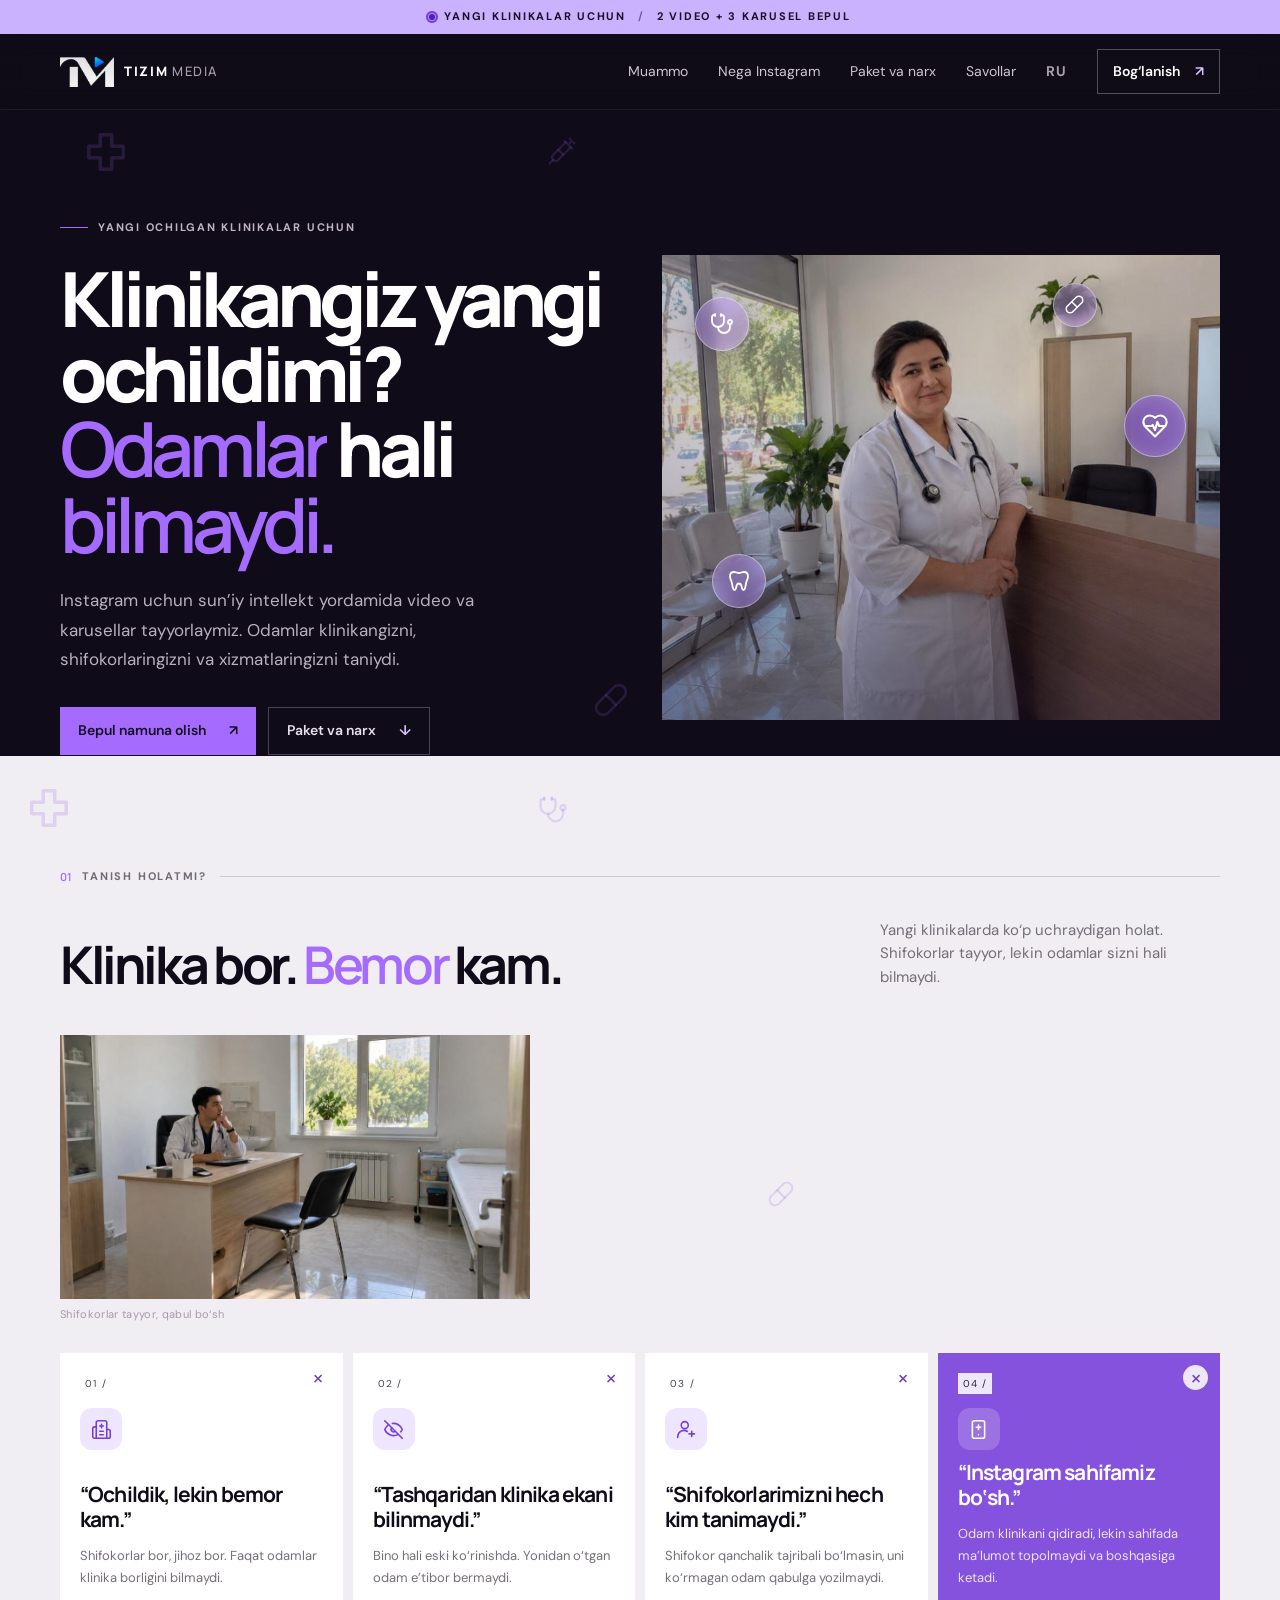
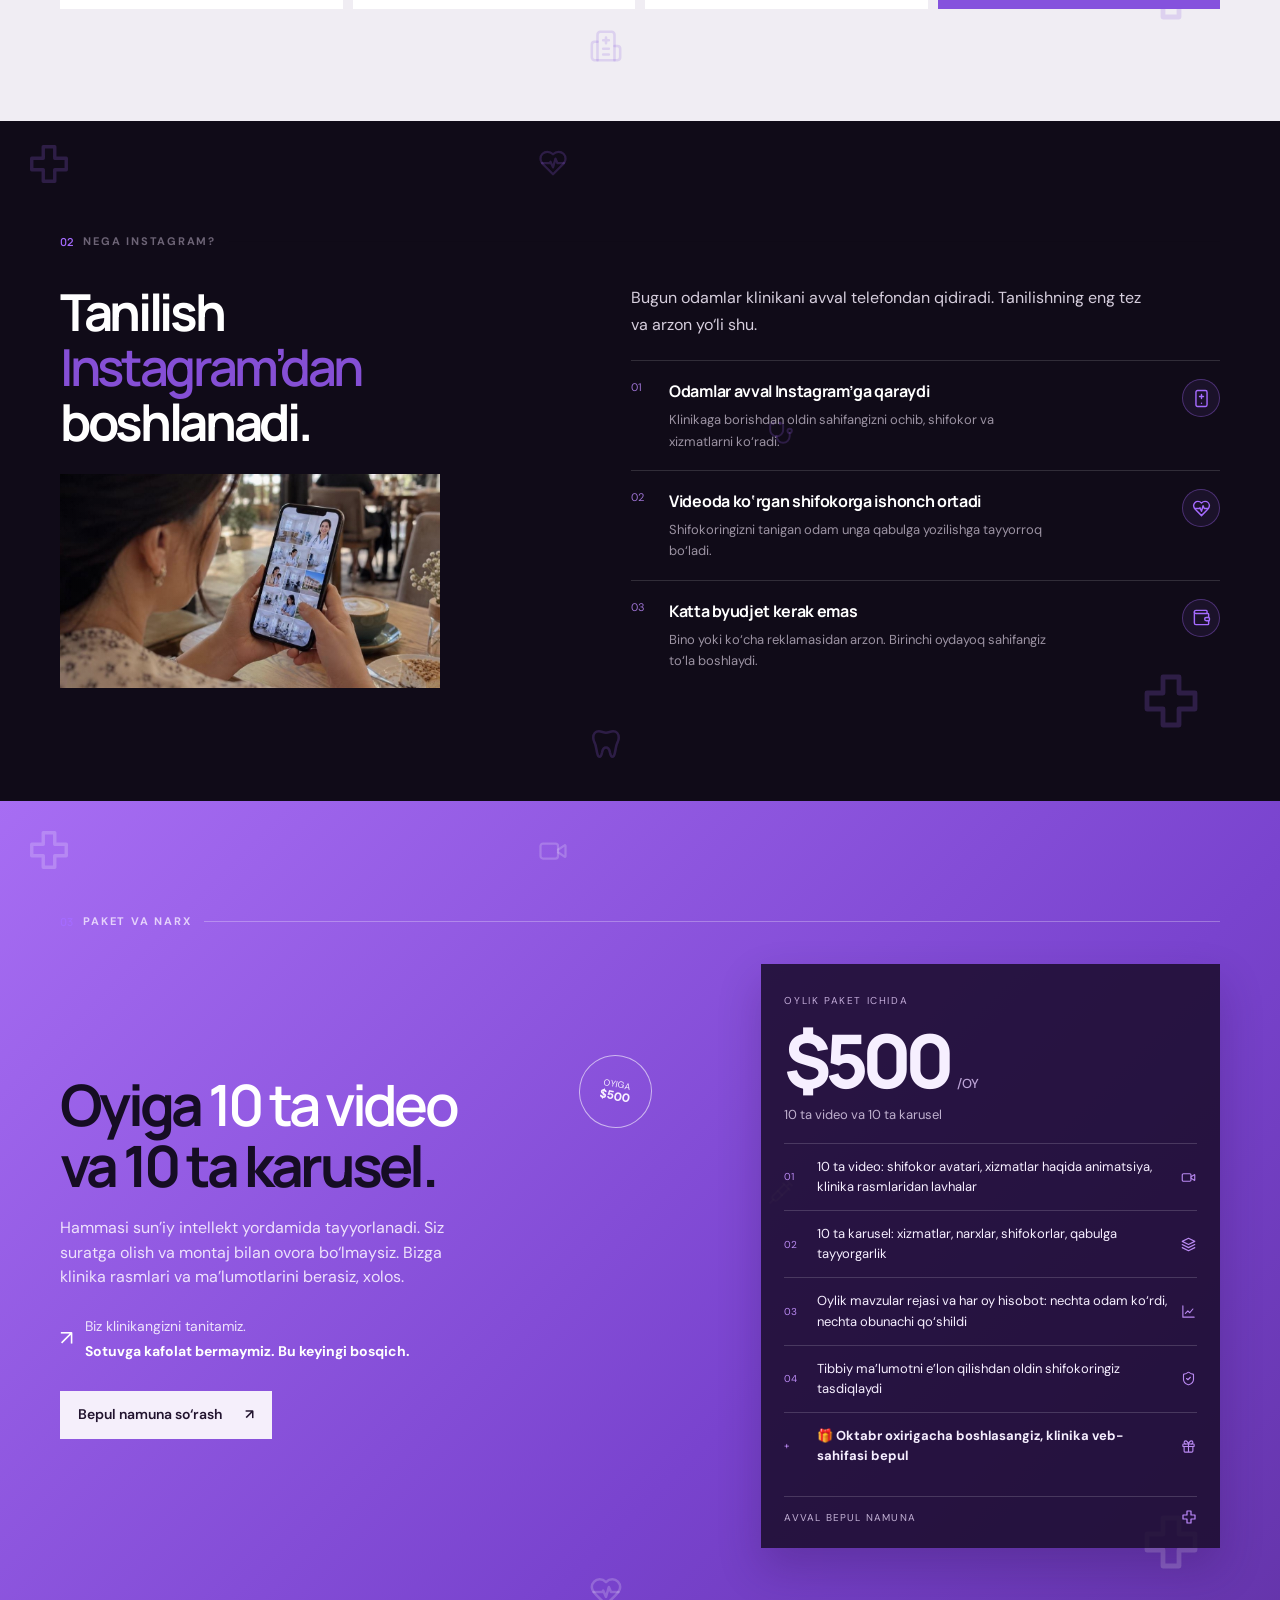
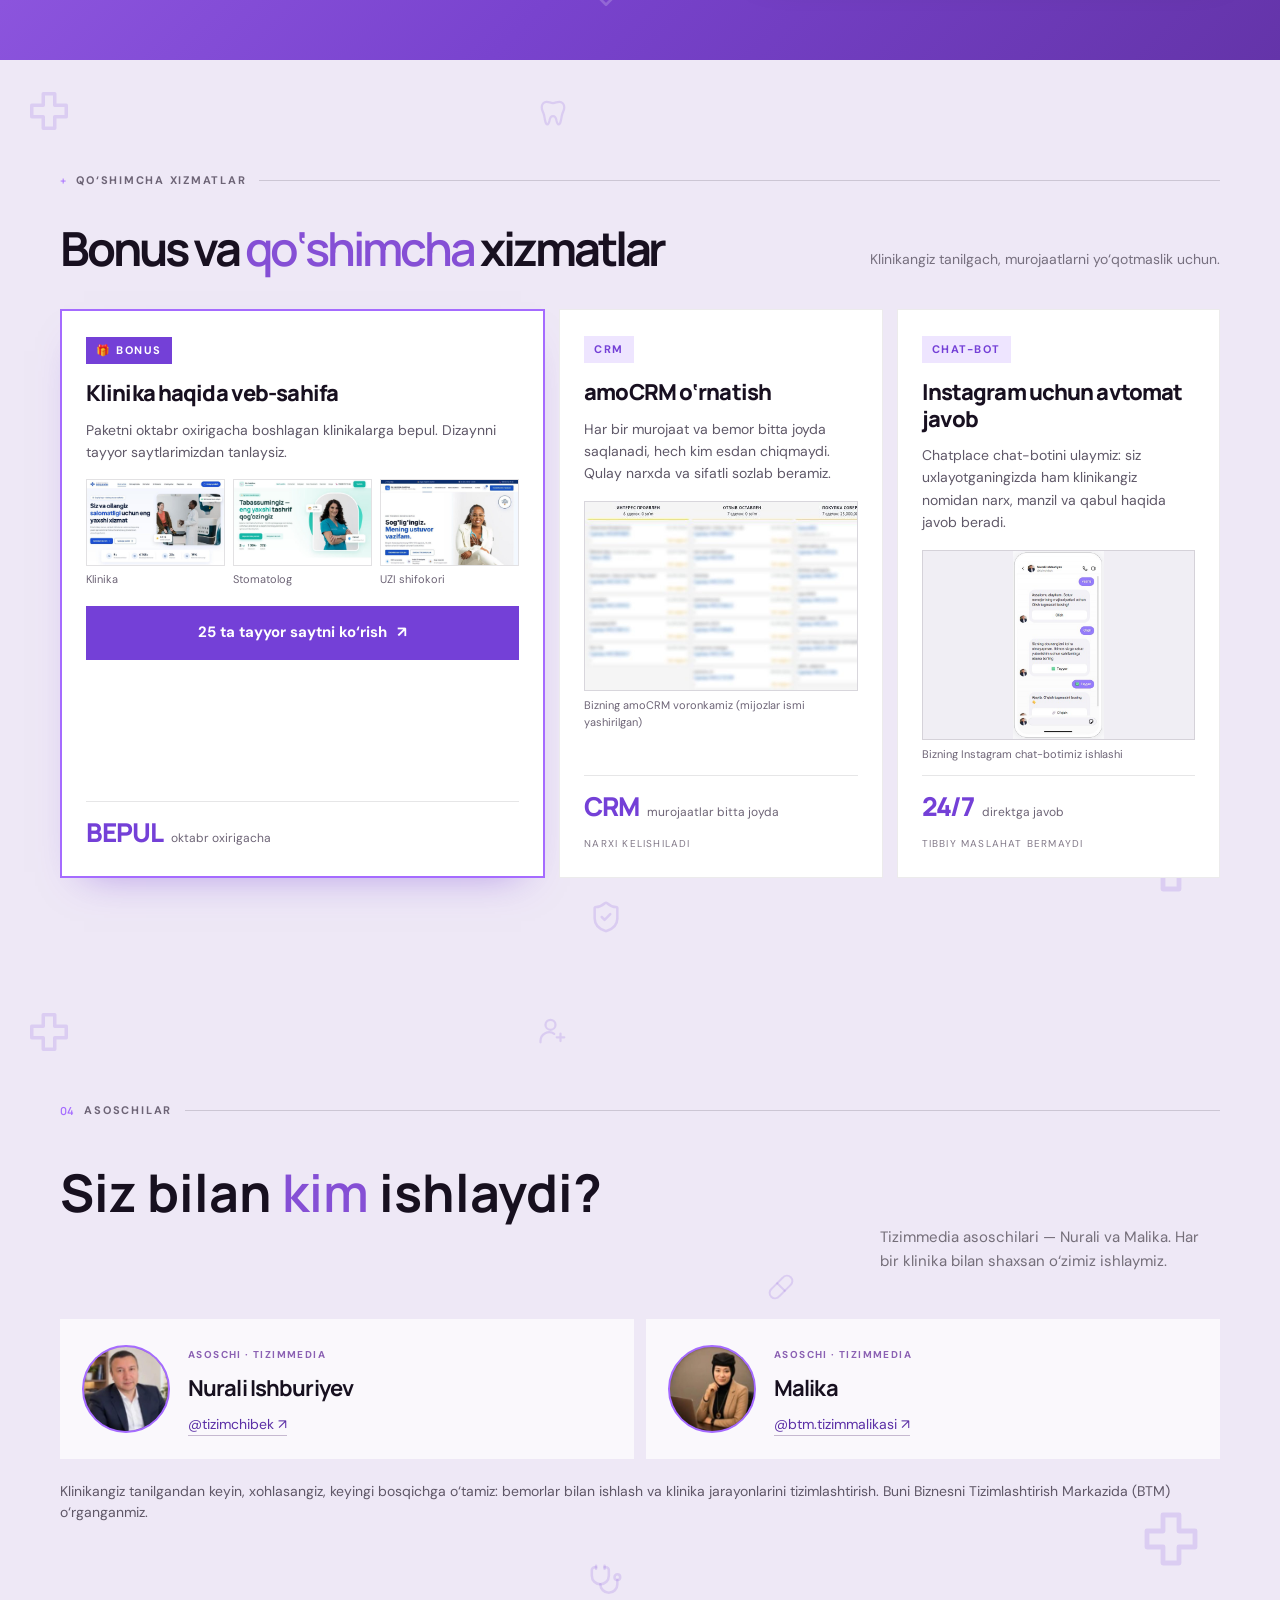
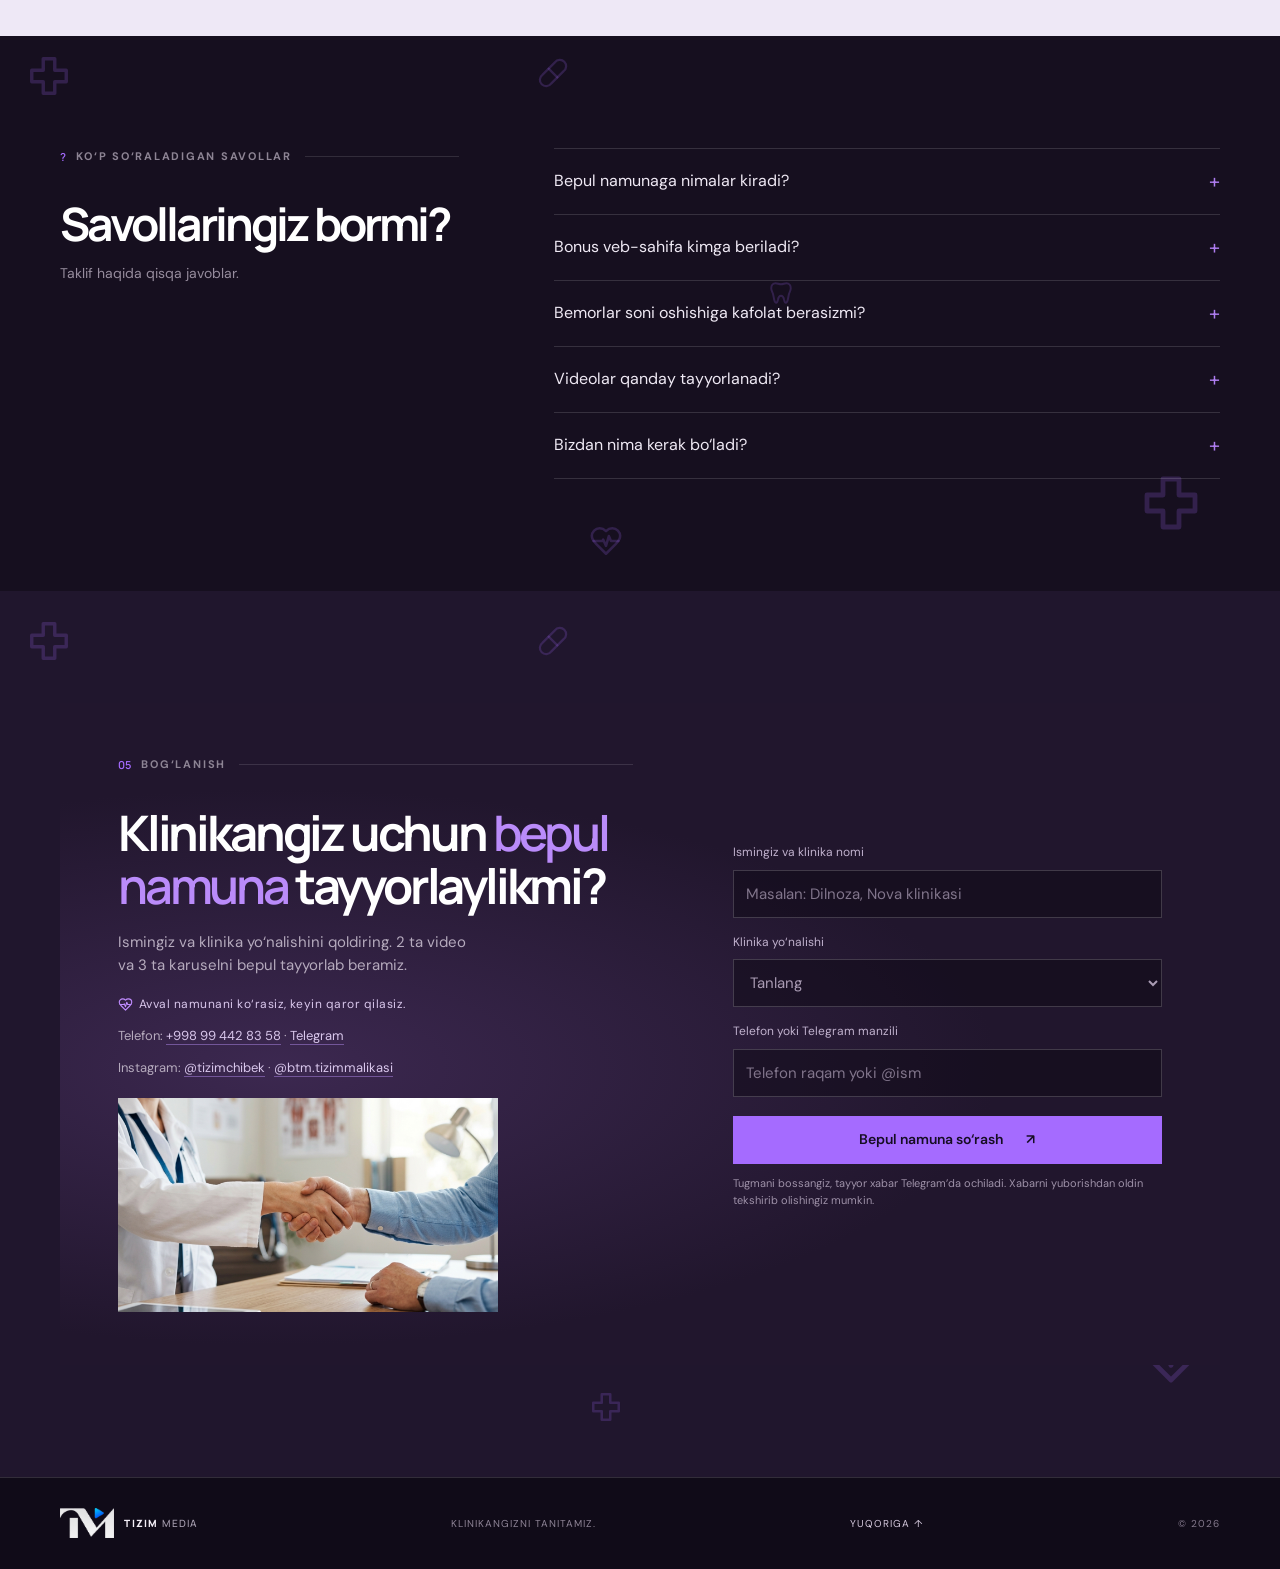
==== commit f5d829b8: "Oq va fiolet bo'limlarga ham fon tibbiy ikonkalari qo'shildi - Muammo, paket, qo'shimcha xizmatlar, " ====
--- a/index.html
+++ b/index.html
@@ -62,7 +62,7 @@
         </div>
       </section>
 
-      <section class="problem section-pad" id="muammo">
+      <section class="problem section-pad" id="muammo"><div class="med-bg" aria-hidden="true"><span><svg class="ico" aria-hidden="true"><use href="#i-cross"/></svg></span><span><svg class="ico" aria-hidden="true"><use href="#i-stetho"/></svg></span><span><svg class="ico" aria-hidden="true"><use href="#i-cross"/></svg></span><span><svg class="ico" aria-hidden="true"><use href="#i-hospital"/></svg></span><span><svg class="ico" aria-hidden="true"><use href="#i-pill"/></svg></span></div>
         <div class="section-wrap"><div class="section-kicker"><span>01</span> TANISH HOLATMI? <i></i></div><div class="problem-head"><h2>Klinika bor. <em>Bemor</em> kam.</h2><p>Yangi klinikalarda ko‘p uchraydigan holat. Shifokorlar tayyor, lekin odamlar sizni hali bilmaydi.</p></div>
           <figure class="section-photo"><img src="./muammo-2.jpg" alt="Yangi ochilgan klinikaning bo‘sh qabulxonasi" loading="lazy" /><figcaption>Shifokorlar tayyor, qabul bo‘sh</figcaption></figure>
           <div class="problem-grid">
@@ -73,11 +73,11 @@
 
       <section class="advantages section-pad" id="instagram"><div class="med-bg" aria-hidden="true"><span><svg class="ico" aria-hidden="true"><use href="#i-cross"/></svg></span><span><svg class="ico" aria-hidden="true"><use href="#i-heart"/></svg></span><span><svg class="ico" aria-hidden="true"><use href="#i-cross"/></svg></span><span><svg class="ico" aria-hidden="true"><use href="#i-tooth"/></svg></span><span><svg class="ico" aria-hidden="true"><use href="#i-stetho"/></svg></span></div><div class="section-wrap"><div class="section-kicker"><span>02</span> NEGA INSTAGRAM? <i></i></div><div class="advantage-layout"><h2>Tanilish <em>Instagram’dan</em> boshlanadi.</h2><div class="advantage-list"><p class="advantage-lead">Bugun odamlar klinikani avval telefondan qidiradi. Tanilishning eng tez va arzon yo‘li shu.</p><article><span>01</span><div><h3>Odamlar avval Instagram’ga qaraydi</h3><p>Klinikaga borishdan oldin sahifangizni ochib, shifokor va xizmatlarni ko‘radi.</p></div><span class="advantage-mark"><svg class="ico" aria-hidden="true"><use href="#i-phone"/></svg></span></article><article><span>02</span><div><h3>Videoda ko‘rgan shifokorga ishonch ortadi</h3><p>Shifokoringizni tanigan odam unga qabulga yozilishga tayyorroq bo‘ladi.</p></div><span class="advantage-mark"><svg class="ico" aria-hidden="true"><use href="#i-heart"/></svg></span></article><article><span>03</span><div><h3>Katta byudjet kerak emas</h3><p>Bino yoki ko‘cha reklamasidan arzon. Birinchi oydayoq sahifangiz to‘la boshlaydi.</p></div><span class="advantage-mark"><svg class="ico" aria-hidden="true"><use href="#i-wallet"/></svg></span></article></div></div></div></section>
 
-      <section class="offer section-pad" id="taklif"><div class="section-wrap"><div class="section-kicker"><span>03</span> PAKET VA NARX <i></i></div><div class="offer-layout"><div class="offer-copy"><div class="offer-sticker">OYIGA<br /><span>$500</span></div><h2>Oyiga <em>10 ta video</em><br />va 10 ta karusel.</h2><p>Hammasi sun’iy intellekt yordamida tayyorlanadi. Siz suratga olish va montaj bilan ovora bo‘lmaysiz. Bizga klinika rasmlari va ma’lumotlarini berasiz, xolos.</p><div class="offer-choice"><span class="choice-icon">↗</span><span>Biz klinikangizni tanitamiz.<br /><b>Sotuvga kafolat bermaymiz. Bu keyingi bosqich.</b></span></div><a class="button button-light" href="#aloqa">Bepul namuna so‘rash <span>↗</span></a></div><div class="offer-includes"><span class="offer-overline">OYLIK PAKET ICHIDA</span><div class="offer-count">$500<span>/OY</span></div><p>10 ta video va 10 ta karusel</p><div class="include-row"><span>01</span><span>10 ta video: shifokor avatari, xizmatlar haqida animatsiya, klinika rasmlaridan lavhalar</span><span class="include-ico"><svg class="ico" aria-hidden="true"><use href="#i-video"/></svg></span></div><div class="include-row"><span>02</span><span>10 ta karusel: xizmatlar, narxlar, shifokorlar, qabulga tayyorgarlik</span><span class="include-ico"><svg class="ico" aria-hidden="true"><use href="#i-layers"/></svg></span></div><div class="include-row"><span>03</span><span>Oylik mavzular rejasi va har oy hisobot: nechta odam ko‘rdi, nechta obunachi qo‘shildi</span><span class="include-ico"><svg class="ico" aria-hidden="true"><use href="#i-chart"/></svg></span></div><div class="include-row"><span>04</span><span>Tibbiy ma’lumotni e’lon qilishdan oldin shifokoringiz tasdiqlaydi</span><span class="include-ico"><svg class="ico" aria-hidden="true"><use href="#i-shield"/></svg></span></div><div class="include-row"><span>+</span><span><b>🎁 Oktabr oxirigacha boshlasangiz, klinika veb-sahifasi bepul</b></span><span class="include-ico"><svg class="ico" aria-hidden="true"><use href="#i-gift"/></svg></span></div><div class="no-strings">AVVAL BEPUL NAMUNA <span><svg class="ico" aria-hidden="true"><use href="#i-cross"/></svg></span></div></div></div></div></section>
+      <section class="offer section-pad" id="taklif"><div class="med-bg" aria-hidden="true"><span><svg class="ico" aria-hidden="true"><use href="#i-cross"/></svg></span><span><svg class="ico" aria-hidden="true"><use href="#i-video"/></svg></span><span><svg class="ico" aria-hidden="true"><use href="#i-cross"/></svg></span><span><svg class="ico" aria-hidden="true"><use href="#i-heart"/></svg></span><span><svg class="ico" aria-hidden="true"><use href="#i-syringe"/></svg></span></div><div class="section-wrap"><div class="section-kicker"><span>03</span> PAKET VA NARX <i></i></div><div class="offer-layout"><div class="offer-copy"><div class="offer-sticker">OYIGA<br /><span>$500</span></div><h2>Oyiga <em>10 ta video</em><br />va 10 ta karusel.</h2><p>Hammasi sun’iy intellekt yordamida tayyorlanadi. Siz suratga olish va montaj bilan ovora bo‘lmaysiz. Bizga klinika rasmlari va ma’lumotlarini berasiz, xolos.</p><div class="offer-choice"><span class="choice-icon">↗</span><span>Biz klinikangizni tanitamiz.<br /><b>Sotuvga kafolat bermaymiz. Bu keyingi bosqich.</b></span></div><a class="button button-light" href="#aloqa">Bepul namuna so‘rash <span>↗</span></a></div><div class="offer-includes"><span class="offer-overline">OYLIK PAKET ICHIDA</span><div class="offer-count">$500<span>/OY</span></div><p>10 ta video va 10 ta karusel</p><div class="include-row"><span>01</span><span>10 ta video: shifokor avatari, xizmatlar haqida animatsiya, klinika rasmlaridan lavhalar</span><span class="include-ico"><svg class="ico" aria-hidden="true"><use href="#i-video"/></svg></span></div><div class="include-row"><span>02</span><span>10 ta karusel: xizmatlar, narxlar, shifokorlar, qabulga tayyorgarlik</span><span class="include-ico"><svg class="ico" aria-hidden="true"><use href="#i-layers"/></svg></span></div><div class="include-row"><span>03</span><span>Oylik mavzular rejasi va har oy hisobot: nechta odam ko‘rdi, nechta obunachi qo‘shildi</span><span class="include-ico"><svg class="ico" aria-hidden="true"><use href="#i-chart"/></svg></span></div><div class="include-row"><span>04</span><span>Tibbiy ma’lumotni e’lon qilishdan oldin shifokoringiz tasdiqlaydi</span><span class="include-ico"><svg class="ico" aria-hidden="true"><use href="#i-shield"/></svg></span></div><div class="include-row"><span>+</span><span><b>🎁 Oktabr oxirigacha boshlasangiz, klinika veb-sahifasi bepul</b></span><span class="include-ico"><svg class="ico" aria-hidden="true"><use href="#i-gift"/></svg></span></div><div class="no-strings">AVVAL BEPUL NAMUNA <span><svg class="ico" aria-hidden="true"><use href="#i-cross"/></svg></span></div></div></div></div></section>
 
-      <section class="packages section-pad" id="xizmatlar"><div class="section-wrap"><div class="section-kicker"><span>+</span> QO‘SHIMCHA XIZMATLAR <i></i></div><div class="packages-head"><h2>Bonus va <em>qo‘shimcha</em> xizmatlar</h2><p>Klinikangiz tanilgach, murojaatlarni yo‘qotmaslik uchun.</p></div><div class="xgrid"><article class="xcard xbonus"><span class="xtag">🎁 BONUS</span><h3>Klinika haqida veb-sahifa</h3><p>Paketni oktabr oxirigacha boshlagan klinikalarga bepul. Dizaynni tayyor saytlarimizdan tanlaysiz.</p><div class="xshots"><a href="http://web.tizimchibek.uz/02-bolajon-klinikasi/" target="_blank" rel="noopener noreferrer"><img src="./site-klinika.jpg" alt="Klinika" loading="lazy" /><span>Klinika</span></a><a href="http://web.tizimchibek.uz/17-stomatolog/" target="_blank" rel="noopener noreferrer"><img src="./site-stomatolog.jpg" alt="Stomatolog" loading="lazy" /><span>Stomatolog</span></a><a href="http://web.tizimchibek.uz/19-uzi-doktor/" target="_blank" rel="noopener noreferrer"><img src="./site-uzi.jpg" alt="UZI shifokori" loading="lazy" /><span>UZI shifokori</span></a></div><a class="xbtn" href="http://web.tizimchibek.uz/" target="_blank" rel="noopener noreferrer">25 ta tayyor saytni ko‘rish <span>↗</span></a><div class="xmeta"><b>BEPUL</b> oktabr oxirigacha</div></article><article class="xcard"><span class="xtag">CRM</span><h3>amoCRM o‘rnatish</h3><p>Har bir murojaat va bemor bitta joyda saqlanadi, hech kim esdan chiqmaydi. Qulay narxda va sifatli sozlab beramiz.</p><figure class="xshot"><img src="./shot-amocrm.jpg" alt="Bizning amoCRM voronkamiz (mijozlar ismi yashirilgan)" loading="lazy" /><figcaption>Bizning amoCRM voronkamiz (mijozlar ismi yashirilgan)</figcaption></figure><div class="xmeta"><b>CRM</b> murojaatlar bitta joyda</div><div class="xnote">NARXI KELISHILADI</div></article><article class="xcard"><span class="xtag">CHAT-BOT</span><h3>Instagram uchun avtomat javob</h3><p>Chatplace chat-botini ulaymiz: siz uxlayotganingizda ham klinikangiz nomidan narx, manzil va qabul haqida javob beradi.</p><figure class="xshot xphone"><img src="./shot-chatbot.jpg" alt="Bizning Instagram chat-botimiz ishlashi" loading="lazy" /><figcaption>Bizning Instagram chat-botimiz ishlashi</figcaption></figure><div class="xmeta"><b>24/7</b> direktga javob</div><div class="xnote">TIBBIY MASLAHAT BERMAYDI</div></article></div></div></section>
+      <section class="packages section-pad" id="xizmatlar"><div class="med-bg" aria-hidden="true"><span><svg class="ico" aria-hidden="true"><use href="#i-cross"/></svg></span><span><svg class="ico" aria-hidden="true"><use href="#i-tooth"/></svg></span><span><svg class="ico" aria-hidden="true"><use href="#i-cross"/></svg></span><span><svg class="ico" aria-hidden="true"><use href="#i-shield"/></svg></span><span><svg class="ico" aria-hidden="true"><use href="#i-heart"/></svg></span></div><div class="section-wrap"><div class="section-kicker"><span>+</span> QO‘SHIMCHA XIZMATLAR <i></i></div><div class="packages-head"><h2>Bonus va <em>qo‘shimcha</em> xizmatlar</h2><p>Klinikangiz tanilgach, murojaatlarni yo‘qotmaslik uchun.</p></div><div class="xgrid"><article class="xcard xbonus"><span class="xtag">🎁 BONUS</span><h3>Klinika haqida veb-sahifa</h3><p>Paketni oktabr oxirigacha boshlagan klinikalarga bepul. Dizaynni tayyor saytlarimizdan tanlaysiz.</p><div class="xshots"><a href="http://web.tizimchibek.uz/02-bolajon-klinikasi/" target="_blank" rel="noopener noreferrer"><img src="./site-klinika.jpg" alt="Klinika" loading="lazy" /><span>Klinika</span></a><a href="http://web.tizimchibek.uz/17-stomatolog/" target="_blank" rel="noopener noreferrer"><img src="./site-stomatolog.jpg" alt="Stomatolog" loading="lazy" /><span>Stomatolog</span></a><a href="http://web.tizimchibek.uz/19-uzi-doktor/" target="_blank" rel="noopener noreferrer"><img src="./site-uzi.jpg" alt="UZI shifokori" loading="lazy" /><span>UZI shifokori</span></a></div><a class="xbtn" href="http://web.tizimchibek.uz/" target="_blank" rel="noopener noreferrer">25 ta tayyor saytni ko‘rish <span>↗</span></a><div class="xmeta"><b>BEPUL</b> oktabr oxirigacha</div></article><article class="xcard"><span class="xtag">CRM</span><h3>amoCRM o‘rnatish</h3><p>Har bir murojaat va bemor bitta joyda saqlanadi, hech kim esdan chiqmaydi. Qulay narxda va sifatli sozlab beramiz.</p><figure class="xshot"><img src="./shot-amocrm.jpg" alt="Bizning amoCRM voronkamiz (mijozlar ismi yashirilgan)" loading="lazy" /><figcaption>Bizning amoCRM voronkamiz (mijozlar ismi yashirilgan)</figcaption></figure><div class="xmeta"><b>CRM</b> murojaatlar bitta joyda</div><div class="xnote">NARXI KELISHILADI</div></article><article class="xcard"><span class="xtag">CHAT-BOT</span><h3>Instagram uchun avtomat javob</h3><p>Chatplace chat-botini ulaymiz: siz uxlayotganingizda ham klinikangiz nomidan narx, manzil va qabul haqida javob beradi.</p><figure class="xshot xphone"><img src="./shot-chatbot.jpg" alt="Bizning Instagram chat-botimiz ishlashi" loading="lazy" /><figcaption>Bizning Instagram chat-botimiz ishlashi</figcaption></figure><div class="xmeta"><b>24/7</b> direktga javob</div><div class="xnote">TIBBIY MASLAHAT BERMAYDI</div></article></div></div></section>
 
-      <section class="team section-pad" id="jamoa"><div class="section-wrap"><div class="section-kicker"><span>04</span> ASOSCHILAR <i></i></div><div class="problem-head"><h2>Siz bilan <em>kim</em> ishlaydi?</h2><p>Tizimmedia asoschilari — Nurali va Malika. Har bir klinika bilan shaxsan o‘zimiz ishlaymiz.</p></div>
+      <section class="team section-pad" id="jamoa"><div class="med-bg" aria-hidden="true"><span><svg class="ico" aria-hidden="true"><use href="#i-cross"/></svg></span><span><svg class="ico" aria-hidden="true"><use href="#i-doctor"/></svg></span><span><svg class="ico" aria-hidden="true"><use href="#i-cross"/></svg></span><span><svg class="ico" aria-hidden="true"><use href="#i-stetho"/></svg></span><span><svg class="ico" aria-hidden="true"><use href="#i-pill"/></svg></span></div><div class="section-wrap"><div class="section-kicker"><span>04</span> ASOSCHILAR <i></i></div><div class="problem-head"><h2>Siz bilan <em>kim</em> ishlaydi?</h2><p>Tizimmedia asoschilari — Nurali va Malika. Har bir klinika bilan shaxsan o‘zimiz ishlaymiz.</p></div>
         <div class="team-grid">
           <article class="team-card"><span class="team-avatar"><img src="./nurali.jpg" alt="Nurali Ishburiyev" loading="lazy" /></span><div><span class="team-role">ASOSCHI · TIZIMMEDIA</span><h3>Nurali Ishburiyev</h3><a class="team-link" href="https://www.instagram.com/tizimchibek/" target="_blank" rel="noopener noreferrer">@tizimchibek <span>↗</span></a></div></article>
           <article class="team-card"><span class="team-avatar"><img src="./malika.jpg" alt="Malika" loading="lazy" /></span><div><span class="team-role">ASOSCHI · TIZIMMEDIA</span><h3>Malika</h3><a class="team-link" href="https://www.instagram.com/btm.tizimmalikasi/" target="_blank" rel="noopener noreferrer">@btm.tizimmalikasi <span>↗</span></a></div></article>
@@ -85,7 +85,7 @@
         <p class="team-note">Klinikangiz tanilgandan keyin, xohlasangiz, keyingi bosqichga o‘tamiz: bemorlar bilan ishlash va klinika jarayonlarini tizimlashtirish. Buni Biznesni Tizimlashtirish Markazida (BTM) o‘rganganmiz.</p>
       </div></section>
 
-      <section class="faq section-pad" id="savollar"><div class="section-wrap faq-layout"><div><div class="section-kicker"><span>?</span> KO‘P SO‘RALADIGAN SAVOLLAR <i></i></div><h2>Savollaringiz bormi?</h2><p class="faq-intro">Taklif haqida qisqa javoblar.</p></div><div class="faq-list"><details><summary>Bepul namunaga nimalar kiradi?<span>+</span></summary><p>Klinikangizga mos 2 ta video va 3 ta karusel tayyorlaymiz. Yoqsa davom etamiz, yoqmasa shu yerda to‘xtaymiz. Davom etish shart emas.</p></details><details><summary>Bonus veb-sahifa kimga beriladi?<span>+</span></summary><p>Oylik paketni oktabr oxirigacha boshlagan klinikalarga. Dizaynni web.tizimchibek.uz dagi tayyor saytlardan tanlaysiz, biz uni klinikangiz ma’lumotlari bilan to‘ldiramiz.</p></details><details><summary>Bemorlar soni oshishiga kafolat berasizmi?<span>+</span></summary><p>Yo‘q. Bizning vazifamiz: klinikangizni tanitish, Instagram sahifangizni to‘liq va ishonchli qilish. Bemorlar oqimini tizimlashtirish alohida bosqich.</p></details><details><summary>Videolar qanday tayyorlanadi?<span>+</span></summary><p>Sun’iy intellekt yordamida. Shifokoringiz roziligi bilan uning AI-avatarini yasaymiz yoki xizmatlar haqida animatsion videolar va klinika rasmlaridan lavhalar tayyorlaymiz. Mavjud bo‘lmagan shifokor yoki bemorni ko‘rsatmaymiz.</p></details><details><summary>Bizdan nima kerak bo‘ladi?<span>+</span></summary><p>Klinika va shifokorlar rasmlari, xizmatlar va narxlar ro‘yxati, hamda tibbiy ma’lumotni tasdiqlab beradigan mutaxassis.</p></details></div></div></section>
+      <section class="faq section-pad" id="savollar"><div class="med-bg" aria-hidden="true"><span><svg class="ico" aria-hidden="true"><use href="#i-cross"/></svg></span><span><svg class="ico" aria-hidden="true"><use href="#i-pill"/></svg></span><span><svg class="ico" aria-hidden="true"><use href="#i-cross"/></svg></span><span><svg class="ico" aria-hidden="true"><use href="#i-heart"/></svg></span><span><svg class="ico" aria-hidden="true"><use href="#i-tooth"/></svg></span></div><div class="section-wrap faq-layout"><div><div class="section-kicker"><span>?</span> KO‘P SO‘RALADIGAN SAVOLLAR <i></i></div><h2>Savollaringiz bormi?</h2><p class="faq-intro">Taklif haqida qisqa javoblar.</p></div><div class="faq-list"><details><summary>Bepul namunaga nimalar kiradi?<span>+</span></summary><p>Klinikangizga mos 2 ta video va 3 ta karusel tayyorlaymiz. Yoqsa davom etamiz, yoqmasa shu yerda to‘xtaymiz. Davom etish shart emas.</p></details><details><summary>Bonus veb-sahifa kimga beriladi?<span>+</span></summary><p>Oylik paketni oktabr oxirigacha boshlagan klinikalarga. Dizaynni web.tizimchibek.uz dagi tayyor saytlardan tanlaysiz, biz uni klinikangiz ma’lumotlari bilan to‘ldiramiz.</p></details><details><summary>Bemorlar soni oshishiga kafolat berasizmi?<span>+</span></summary><p>Yo‘q. Bizning vazifamiz: klinikangizni tanitish, Instagram sahifangizni to‘liq va ishonchli qilish. Bemorlar oqimini tizimlashtirish alohida bosqich.</p></details><details><summary>Videolar qanday tayyorlanadi?<span>+</span></summary><p>Sun’iy intellekt yordamida. Shifokoringiz roziligi bilan uning AI-avatarini yasaymiz yoki xizmatlar haqida animatsion videolar va klinika rasmlaridan lavhalar tayyorlaymiz. Mavjud bo‘lmagan shifokor yoki bemorni ko‘rsatmaymiz.</p></details><details><summary>Bizdan nima kerak bo‘ladi?<span>+</span></summary><p>Klinika va shifokorlar rasmlari, xizmatlar va narxlar ro‘yxati, hamda tibbiy ma’lumotni tasdiqlab beradigan mutaxassis.</p></details></div></div></section>
 
       <section class="contact section-pad" id="aloqa"><div class="med-bg" aria-hidden="true"><span><svg class="ico" aria-hidden="true"><use href="#i-cross"/></svg></span><span><svg class="ico" aria-hidden="true"><use href="#i-pill"/></svg></span><span><svg class="ico" aria-hidden="true"><use href="#i-heart"/></svg></span><span><svg class="ico" aria-hidden="true"><use href="#i-cross"/></svg></span><span><svg class="ico" aria-hidden="true"><use href="#i-syringe"/></svg></span></div><div class="section-wrap contact-panel"><div class="contact-copy"><div class="section-kicker"><span>05</span> BOG‘LANISH <i></i></div><h2>Klinikangiz uchun <em>bepul namuna</em> tayyorlaylikmi?</h2><p>Ismingiz va klinika yo‘nalishini qoldiring. 2 ta video va 3 ta karuselni bepul tayyorlab beramiz.</p><div class="contact-note"><span class="beat"><svg class="ico" aria-hidden="true"><use href="#i-heart"/></svg></span> Avval namunani ko‘rasiz, keyin qaror qilasiz.</div><div class="contact-social">Telefon: <a href="tel:+998994428358">+998 99 442 83 58</a> · <a href="https://t.me/+998994428358" target="_blank" rel="noopener noreferrer">Telegram</a></div><div class="contact-social">Instagram: <a href="https://www.instagram.com/tizimchibek/" target="_blank" rel="noopener noreferrer">@tizimchibek</a> · <a href="https://www.instagram.com/btm.tizimmalikasi/" target="_blank" rel="noopener noreferrer">@btm.tizimmalikasi</a></div></div><form class="lead-form" id="lead-form"><label for="clinic-name">Ismingiz va klinika nomi</label><input id="clinic-name" name="name" autocomplete="name" placeholder="Masalan: Dilnoza, Nova klinikasi" required /><label for="clinic-focus">Klinika yo‘nalishi</label><select id="clinic-focus" name="focus" required><option value="" disabled selected>Tanlang</option><option>Tish klinikasi</option><option>Tahlil va tekshiruv markazi</option><option>Ko‘p xizmatli klinika</option><option>Go‘zallik klinikasi</option><option>Boshqa</option></select><label for="clinic-contact">Telefon yoki Telegram manzili</label><input id="clinic-contact" name="contact" placeholder="Telefon raqam yoki @ism" required /><button class="button button-primary form-submit" type="submit">Bepul namuna so‘rash <span>↗</span></button><p class="form-privacy" id="form-privacy">Tugmani bossangiz, tayyor xabar Telegram’da ochiladi. Xabarni yuborishdan oldin tekshirib olishingiz mumkin.</p><div class="form-status" id="form-status" role="status" aria-live="polite"></div></form></div></section>
     </main>
--- a/motion.css
+++ b/motion.css
@@ -34,17 +34,19 @@
 @keyframes ecg{0%{stroke-dashoffset:900;opacity:1}70%{stroke-dashoffset:0;opacity:1}100%{stroke-dashoffset:0;opacity:0}}
 
 /* Fondagi xira tibbiy belgilar */
-.advantages,.contact{position:relative;overflow:hidden}
-.advantages>.section-wrap,.contact>.section-wrap{position:relative;z-index:1}
+.problem,.advantages,.offer,.packages,.team,.faq,.contact{position:relative;overflow:hidden}
+.problem>.section-wrap,.advantages>.section-wrap,.offer>.section-wrap,.packages>.section-wrap,.team>.section-wrap,.faq>.section-wrap,.contact>.section-wrap{position:relative;z-index:1}
 .hero>*:not(.med-bg){position:relative;z-index:1}
 .med-bg{position:absolute;inset:0;pointer-events:none;z-index:0;overflow:hidden}
-.med-bg span{position:absolute;color:rgba(165,107,255,.13);font-size:46px;animation:drift 14s ease-in-out infinite}
-.med-bg span:nth-child(1){left:4%;top:12%}
+.med-bg span{position:absolute;color:rgba(165,107,255,.2);font-size:46px;animation:drift 14s ease-in-out infinite}
+.med-bg span:nth-child(1){left:2%;top:3%}
 .med-bg span:nth-child(2){left:42%;top:4%;font-size:30px;animation-delay:-3s}
 .med-bg span:nth-child(3){right:6%;bottom:10%;font-size:64px;animation-delay:-6s}
 .med-bg span:nth-child(4){left:46%;bottom:6%;font-size:34px;animation-delay:-9s}
 .med-bg span:nth-child(5){right:38%;top:44%;font-size:26px;animation-delay:-11s}
-.hero .med-bg span{color:rgba(165,107,255,.1)}
+.hero .med-bg span{color:rgba(165,107,255,.16)}
+.problem .med-bg span,.packages .med-bg span,.team .med-bg span{color:rgba(116,64,215,.16)}
+.offer .med-bg span{color:rgba(255,255,255,.2)}
 @keyframes drift{0%,100%{transform:translate(0,0) rotate(0)}33%{transform:translate(12px,-18px) rotate(12deg)}66%{transform:translate(-10px,10px) rotate(-8deg)}}
 
 /* Muammo kartalari */
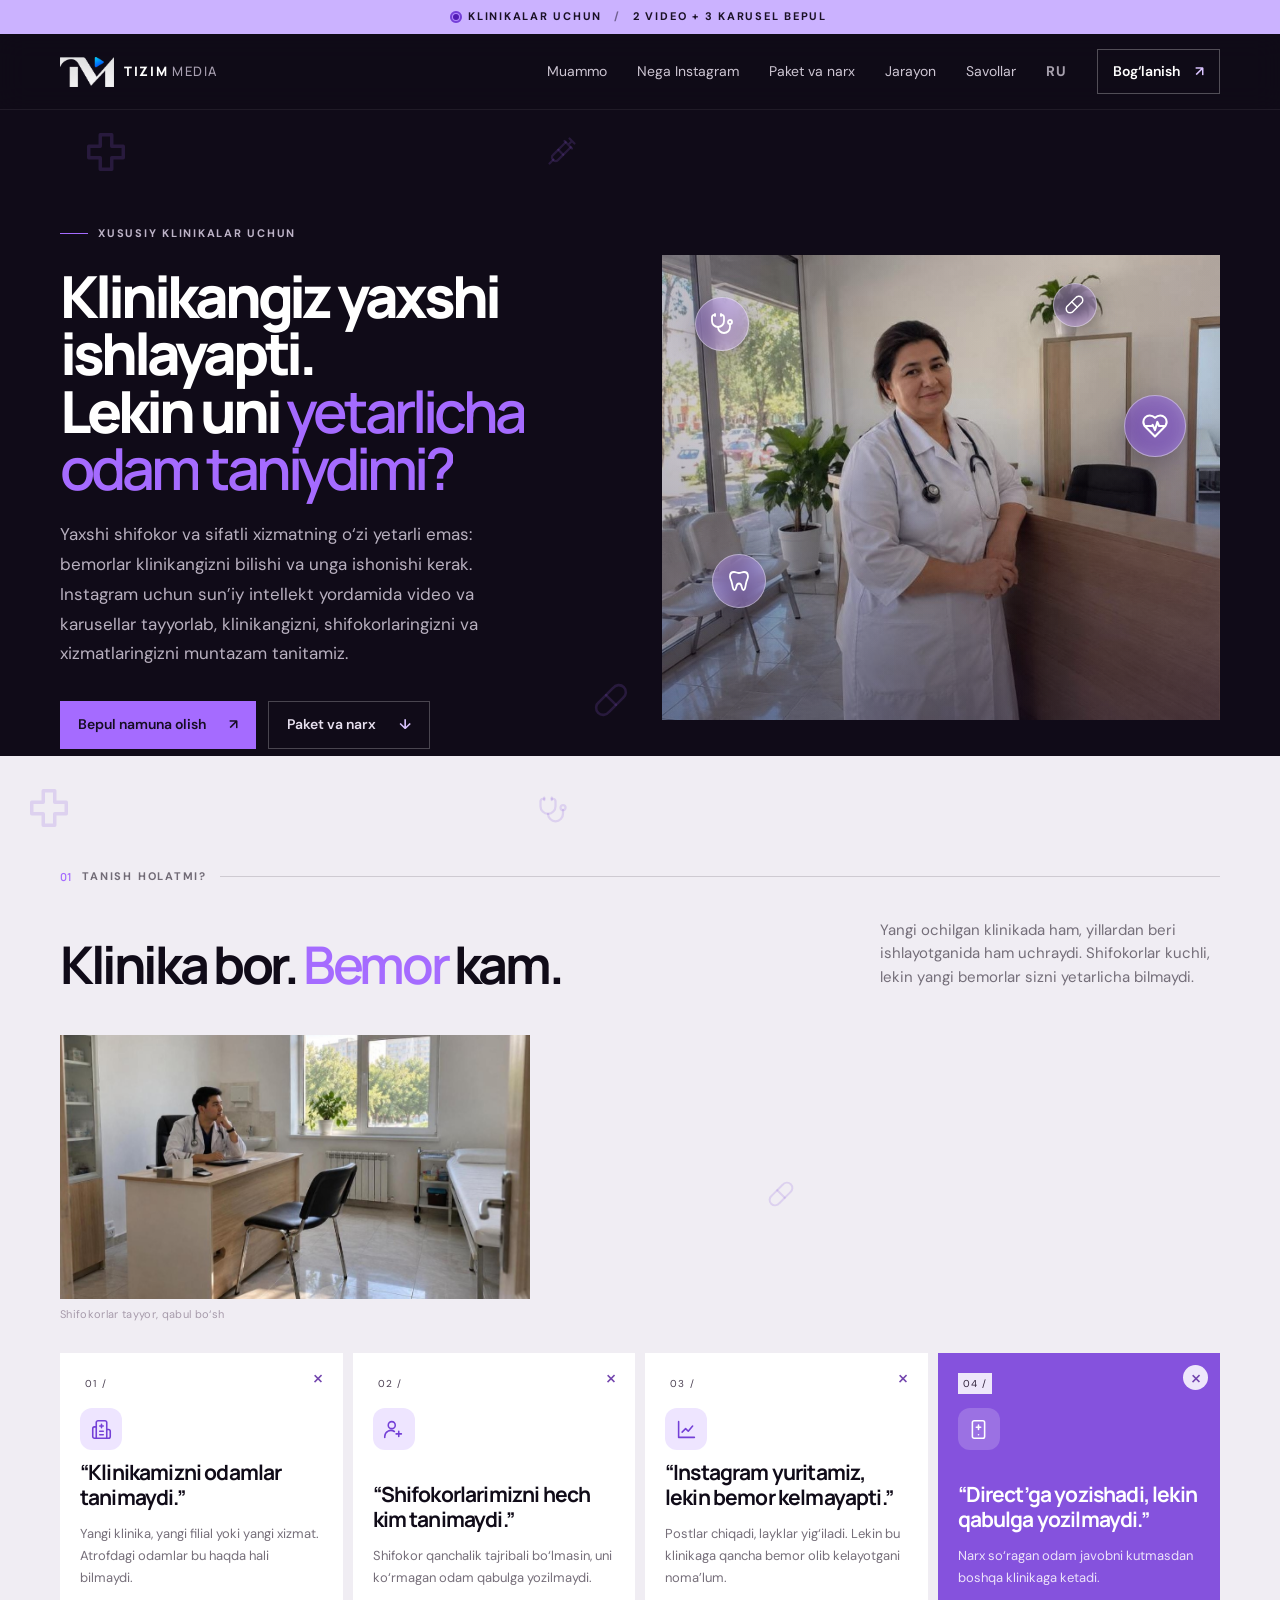
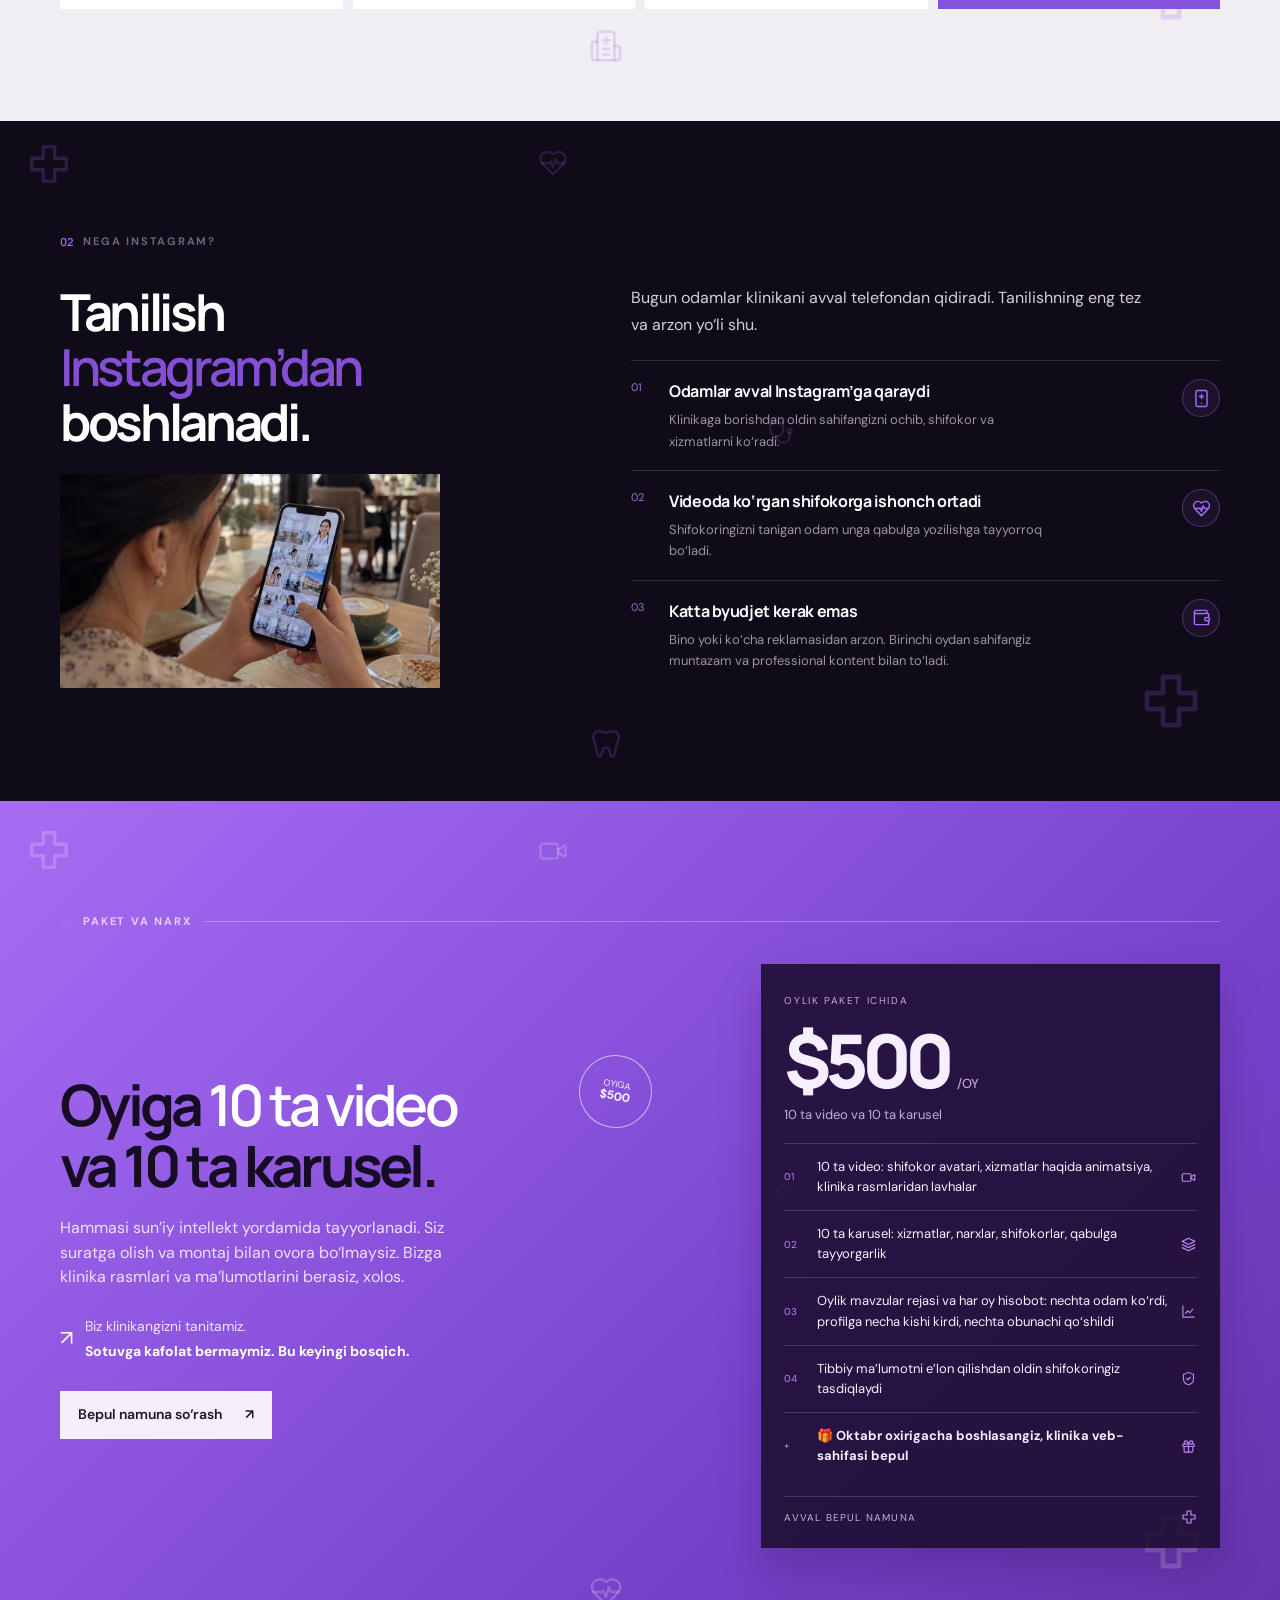
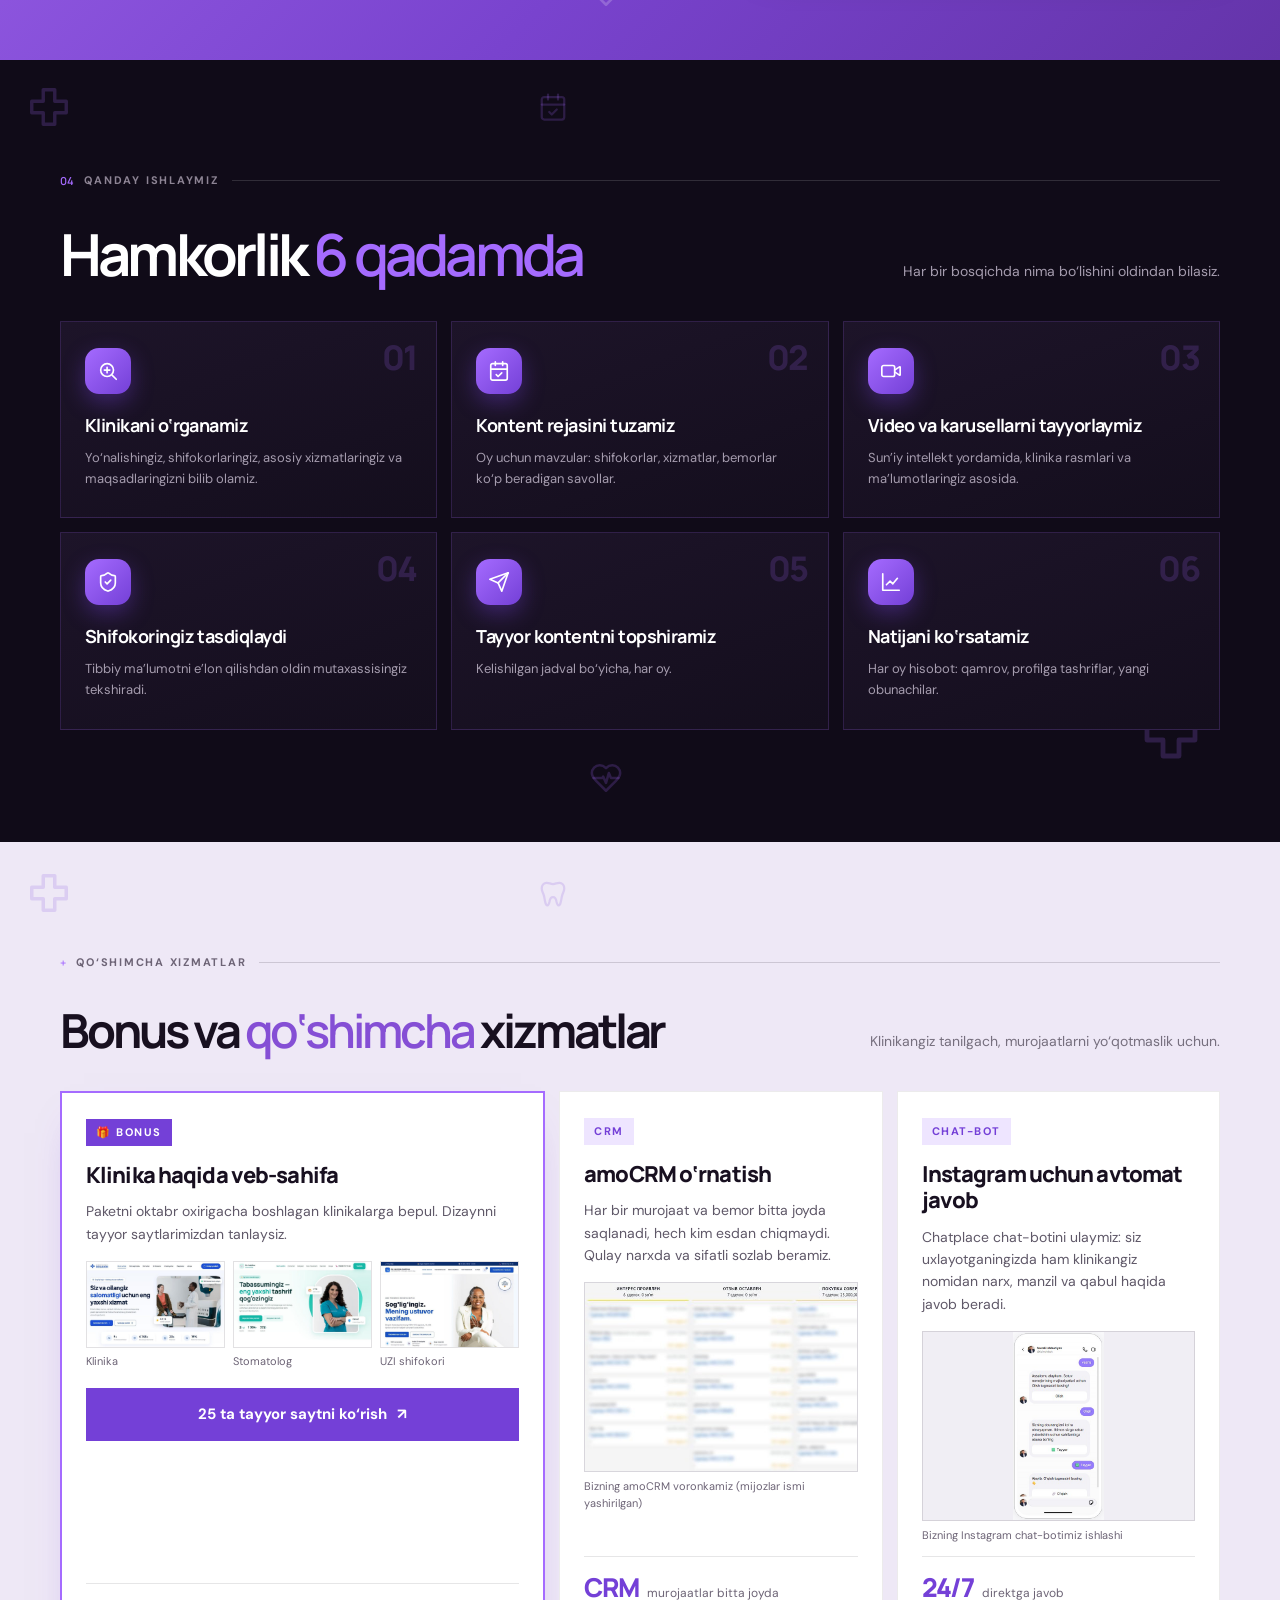
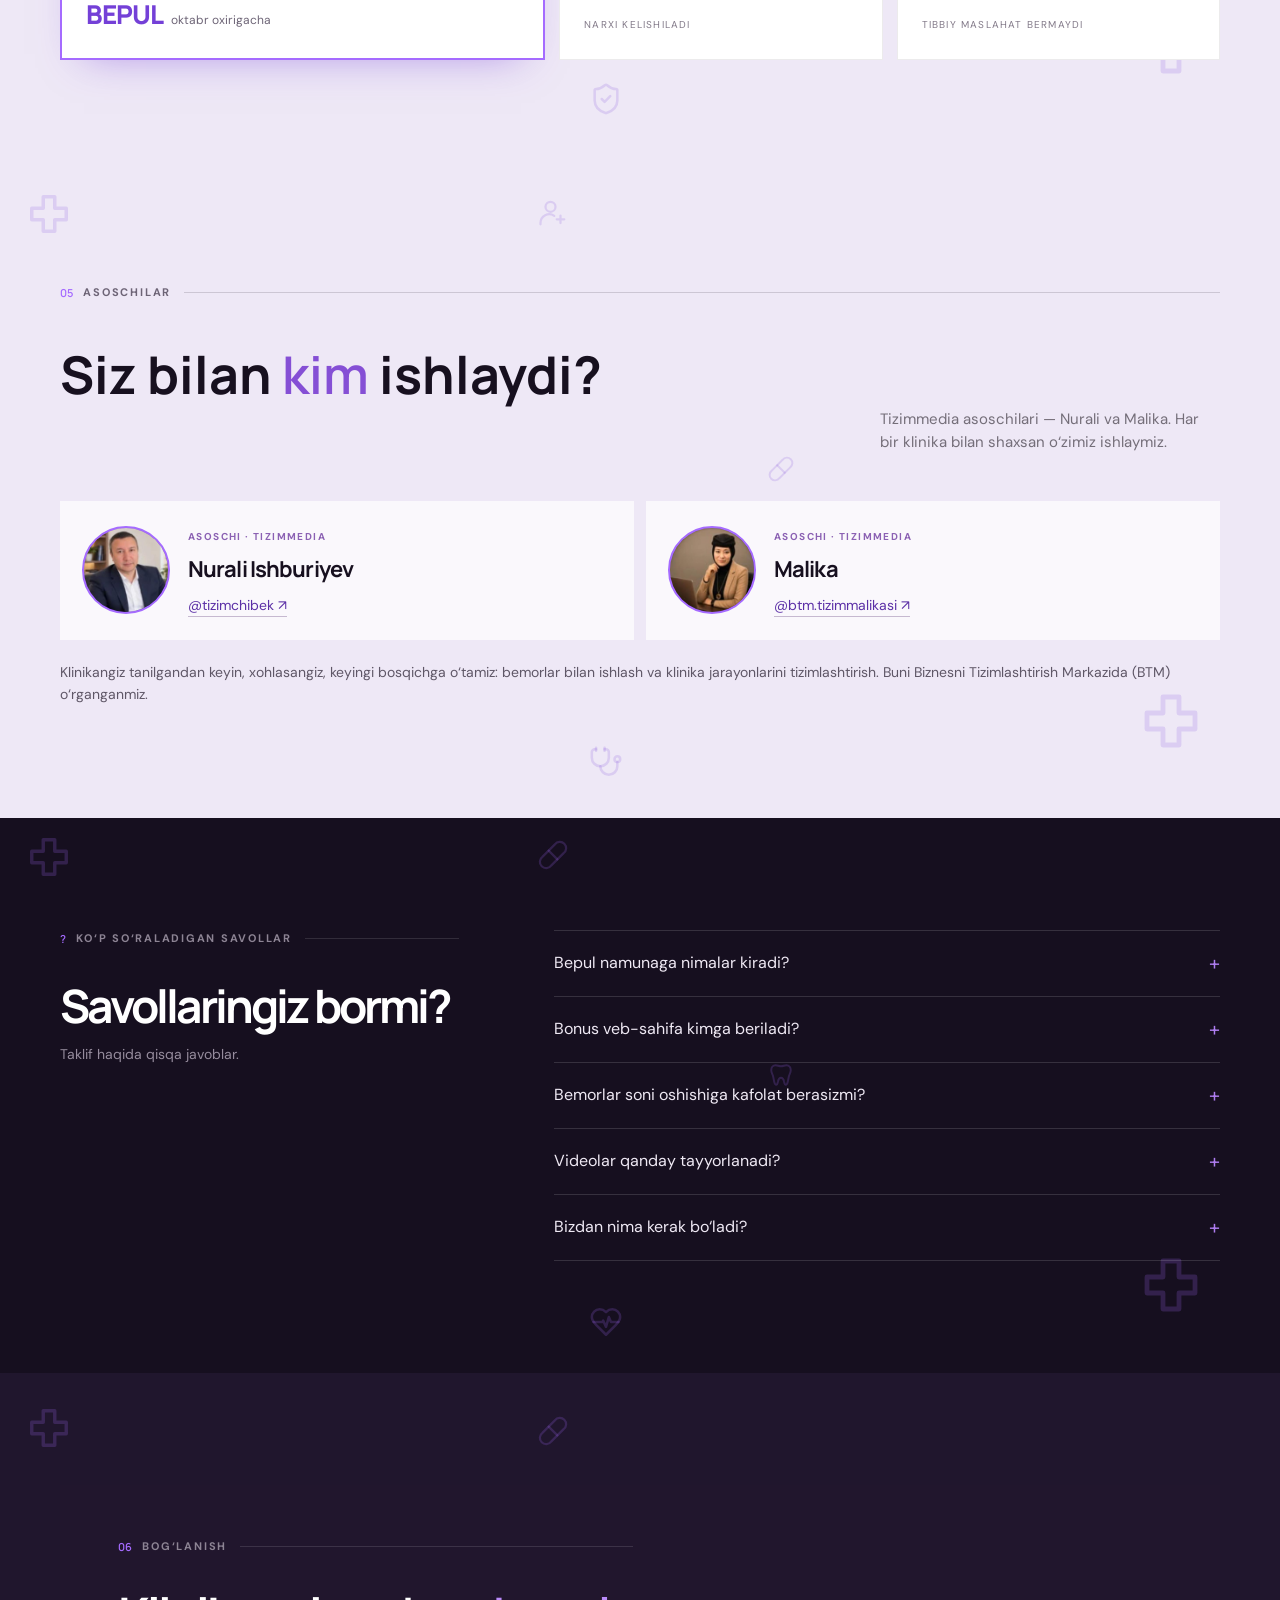
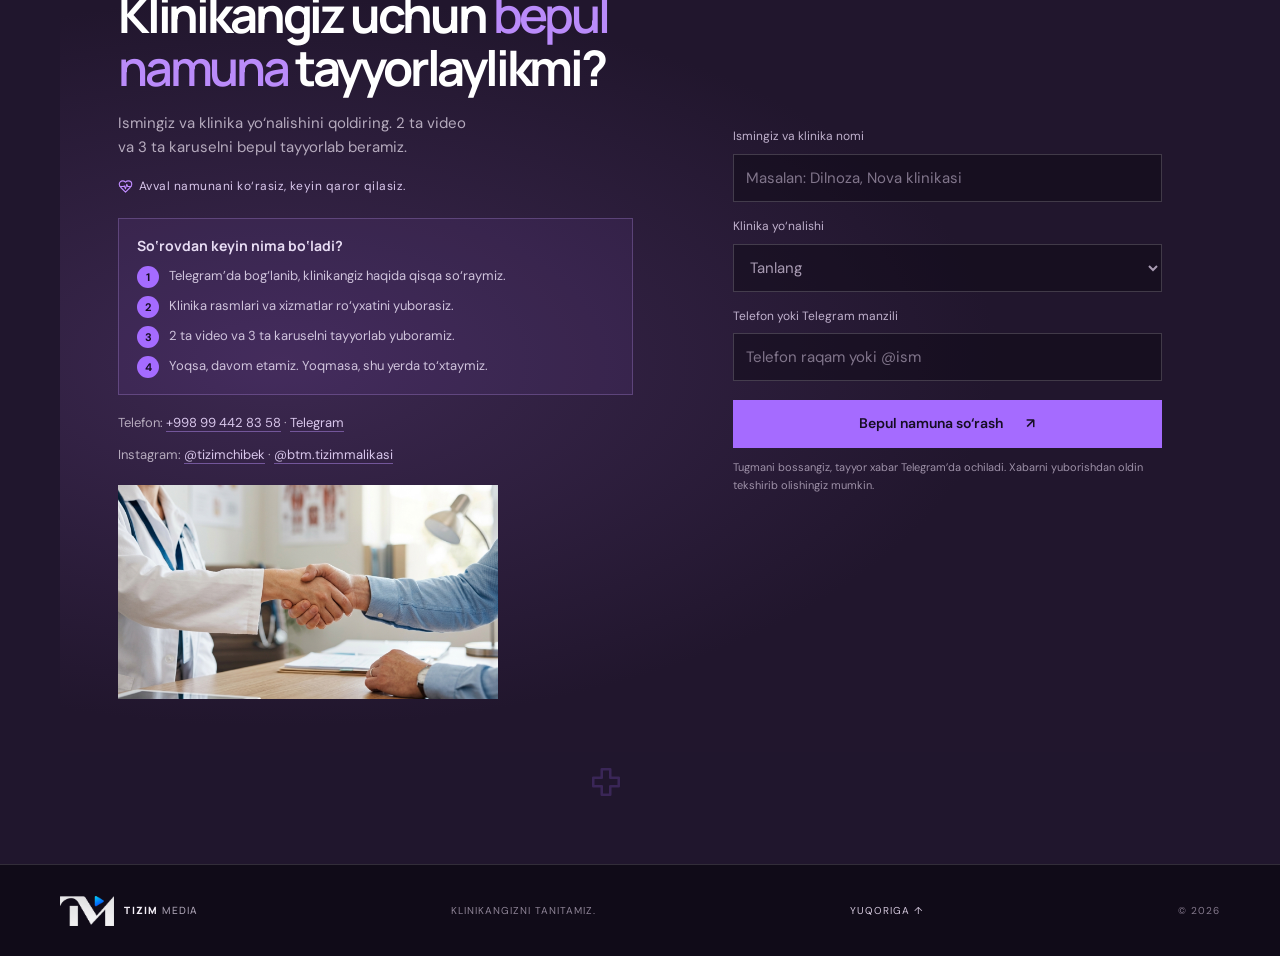
==== commit 9490213e: "Taklifni barcha xususiy klinikalarga moslashtirish, jarayon bo'limi - Hero: 'Klinikangiz yaxshi ishl" ====
--- a/index.html
+++ b/index.html
@@ -4,8 +4,8 @@
     <meta charset="UTF-8" />
     <meta name="viewport" content="width=device-width, initial-scale=1.0" />
     <meta name="theme-color" content="#100b18" />
-    <meta name="description" content="Tizimmedia — yangi klinikalar uchun Instagram video va karusellari, sun’iy intellekt yordamida. Oyiga 10 video + 10 karusel — $500. Avval bepul namuna." />
-    <title>Tizimmedia — yangi klinikangizni Instagram’da tanitamiz</title>
+    <meta name="description" content="Tizimmedia — xususiy klinikalar uchun Instagram video va karusellari, sun’iy intellekt yordamida. Oyiga 10 video + 10 karusel — $500. Avval bepul namuna." />
+    <title>Tizimmedia — klinikangizni Instagram’da tanitamiz</title>
     <link rel="canonical" href="https://taklif.tizimchibek.uz/" />
     <link rel="alternate" hreflang="uz" href="https://taklif.tizimchibek.uz/" />
     <link rel="alternate" hreflang="ru" href="https://taklif.tizimchibek.uz/ru/" />
@@ -13,7 +13,7 @@
     <meta property="og:site_name" content="Tizimmedia" />
     <meta property="og:locale" content="uz_UZ" />
     <meta property="og:url" content="https://taklif.tizimchibek.uz/" />
-    <meta property="og:title" content="Tizimmedia — yangi klinikangizni Instagram’da tanitamiz" />
+    <meta property="og:title" content="Tizimmedia — klinikangizni Instagram’da tanitamiz" />
     <meta property="og:description" content="Oyiga 10 ta video va 10 ta karusel — $500. Avval 2 ta video va 3 ta karusel bepul." />
     <meta property="og:image" content="https://taklif.tizimchibek.uz/og-image.png" />
     <meta property="og:image:width" content="1200" />
@@ -29,13 +29,13 @@
     <script src="app.js" defer></script>
   </head>
   <body>
-    <svg class="icon-sprite" width="0" height="0" aria-hidden="true" focusable="false"><defs><symbol id="i-stetho" viewBox="0 0 24 24"><path d="M11 2v2M5 2v2"/><path d="M5 3H4a2 2 0 0 0-2 2v4a6 6 0 0 0 12 0V5a2 2 0 0 0-2-2h-1"/><path d="M8 15a6 6 0 0 0 12 0v-3"/><circle cx="20" cy="10" r="2"/></symbol><symbol id="i-heart" viewBox="0 0 24 24"><path d="M19 14c1.5-1.5 3-3.2 3-5.5A5.5 5.5 0 0 0 16.5 3c-1.8 0-3 .5-4.5 2-1.5-1.5-2.7-2-4.5-2A5.5 5.5 0 0 0 2 8.5c0 2.3 1.5 4 3 5.5l7 7Z"/><path d="M3.2 12h6.3l.5-1 2 4.5 2-7 1.5 3.5h5.3"/></symbol><symbol id="i-tooth" viewBox="0 0 24 24"><path d="M7 3C4.5 3 3 5 3 7.5c0 2 1 3.5 1.5 5 .6 2 .8 4 1.3 6 .3 1.3.8 2.5 1.7 2.5 1.2 0 1.4-1.6 1.7-3 .3-1.6.7-3.5 2.8-3.5s2.5 1.9 2.8 3.5c.3 1.4.5 3 1.7 3 .9 0 1.4-1.2 1.7-2.5.5-2 .7-4 1.3-6 .5-1.5 1.5-3 1.5-5C21 5 19.5 3 17 3c-2 0-3 1-5 1S9 3 7 3Z"/></symbol><symbol id="i-pill" viewBox="0 0 24 24"><path d="m10.5 20.5 10-10a5 5 0 1 0-7-7l-10 10a5 5 0 1 0 7 7Z"/><path d="m8.5 8.5 7 7"/></symbol><symbol id="i-cross" viewBox="0 0 24 24"><path d="M9 3h6v6h6v6h-6v6H9v-6H3V9h6z"/></symbol><symbol id="i-hospital" viewBox="0 0 24 24"><path d="M12 6v4M14 8h-4M14 14h-4M14 18h-4"/><path d="M18 12h2a2 2 0 0 1 2 2v6a2 2 0 0 1-2 2H4a2 2 0 0 1-2-2v-9a2 2 0 0 1 2-2h2"/><path d="M18 22V4a2 2 0 0 0-2-2H8a2 2 0 0 0-2 2v18"/></symbol><symbol id="i-eyeoff" viewBox="0 0 24 24"><path d="M10.7 5.1A10.7 10.7 0 0 1 22 12a13 13 0 0 1-1.7 2.7"/><path d="M14.1 14.2a3 3 0 0 1-4.2-4.2"/><path d="M17.5 17.5A10.7 10.7 0 0 1 2 12a13.2 13.2 0 0 1 4.5-5.5"/><path d="m2 2 20 20"/></symbol><symbol id="i-doctor" viewBox="0 0 24 24"><circle cx="10" cy="7" r="4"/><path d="M2 21v-1a7 7 0 0 1 11-5.7"/><path d="M18 14v6M15 17h6"/></symbol><symbol id="i-phone" viewBox="0 0 24 24"><rect x="5" y="2" width="14" height="20" rx="2"/><path d="M12 18h.01"/><path d="M12 7v5M9.5 9.5h5"/></symbol><symbol id="i-wallet" viewBox="0 0 24 24"><path d="M19 7V4a1 1 0 0 0-1-1H5a2 2 0 0 0 0 4h15a1 1 0 0 1 1 1v4h-3a2 2 0 0 0 0 4h3a1 1 0 0 0 1-1v-2a1 1 0 0 0-1-1"/><path d="M3 5v14a2 2 0 0 0 2 2h15a1 1 0 0 0 1-1v-4"/></symbol><symbol id="i-video" viewBox="0 0 24 24"><path d="m16 13 5.2 3.5a.5.5 0 0 0 .8-.4V7.9a.5.5 0 0 0-.8-.4L16 11"/><rect x="2" y="6" width="14" height="12" rx="2"/></symbol><symbol id="i-layers" viewBox="0 0 24 24"><path d="m12 2 10 5-10 5L2 7z"/><path d="m2 17 10 5 10-5M2 12l10 5 10-5"/></symbol><symbol id="i-chart" viewBox="0 0 24 24"><path d="M3 3v18h18"/><path d="m7 15 4-4 3 3 5-6"/></symbol><symbol id="i-shield" viewBox="0 0 24 24"><path d="M20 13c0 5-3.5 7.5-7.7 8.9a1 1 0 0 1-.6 0C7.5 20.5 4 18 4 13V6a1 1 0 0 1 1-1c2 0 4.5-1.2 6.2-2.7a1.2 1.2 0 0 1 1.6 0C14.5 3.8 17 5 19 5a1 1 0 0 1 1 1z"/><path d="m9 12 2 2 4-4"/></symbol><symbol id="i-gift" viewBox="0 0 24 24"><rect x="3" y="8" width="18" height="4" rx="1"/><path d="M12 8v13M19 12v7a2 2 0 0 1-2 2H7a2 2 0 0 1-2-2v-7"/><path d="M7.5 8a2.5 2.5 0 0 1 0-5C9 3 11 5 12 8c1-3 3-5 4.5-5a2.5 2.5 0 0 1 0 5"/></symbol><symbol id="i-syringe" viewBox="0 0 24 24"><path d="m18 2 4 4M17 7l3-3M14 4l6 6"/><path d="M19 9 8.7 19.3c-1 1-2.5 1-3.4 0l-.6-.6c-1-1-1-2.5 0-3.4L15 5"/><path d="m9 11 4 4M5 19l-3 3"/></symbol></defs></svg>
-    <div class="announcement"><span class="announcement-dot"></span> YANGI KLINIKALAR UCHUN <span class="announcement-divider">/</span> 2 VIDEO + 3 KARUSEL BEPUL</div>
+    <svg class="icon-sprite" width="0" height="0" aria-hidden="true" focusable="false"><defs><symbol id="i-stetho" viewBox="0 0 24 24"><path d="M11 2v2M5 2v2"/><path d="M5 3H4a2 2 0 0 0-2 2v4a6 6 0 0 0 12 0V5a2 2 0 0 0-2-2h-1"/><path d="M8 15a6 6 0 0 0 12 0v-3"/><circle cx="20" cy="10" r="2"/></symbol><symbol id="i-heart" viewBox="0 0 24 24"><path d="M19 14c1.5-1.5 3-3.2 3-5.5A5.5 5.5 0 0 0 16.5 3c-1.8 0-3 .5-4.5 2-1.5-1.5-2.7-2-4.5-2A5.5 5.5 0 0 0 2 8.5c0 2.3 1.5 4 3 5.5l7 7Z"/><path d="M3.2 12h6.3l.5-1 2 4.5 2-7 1.5 3.5h5.3"/></symbol><symbol id="i-tooth" viewBox="0 0 24 24"><path d="M7 3C4.5 3 3 5 3 7.5c0 2 1 3.5 1.5 5 .6 2 .8 4 1.3 6 .3 1.3.8 2.5 1.7 2.5 1.2 0 1.4-1.6 1.7-3 .3-1.6.7-3.5 2.8-3.5s2.5 1.9 2.8 3.5c.3 1.4.5 3 1.7 3 .9 0 1.4-1.2 1.7-2.5.5-2 .7-4 1.3-6 .5-1.5 1.5-3 1.5-5C21 5 19.5 3 17 3c-2 0-3 1-5 1S9 3 7 3Z"/></symbol><symbol id="i-pill" viewBox="0 0 24 24"><path d="m10.5 20.5 10-10a5 5 0 1 0-7-7l-10 10a5 5 0 1 0 7 7Z"/><path d="m8.5 8.5 7 7"/></symbol><symbol id="i-cross" viewBox="0 0 24 24"><path d="M9 3h6v6h6v6h-6v6H9v-6H3V9h6z"/></symbol><symbol id="i-hospital" viewBox="0 0 24 24"><path d="M12 6v4M14 8h-4M14 14h-4M14 18h-4"/><path d="M18 12h2a2 2 0 0 1 2 2v6a2 2 0 0 1-2 2H4a2 2 0 0 1-2-2v-9a2 2 0 0 1 2-2h2"/><path d="M18 22V4a2 2 0 0 0-2-2H8a2 2 0 0 0-2 2v18"/></symbol><symbol id="i-eyeoff" viewBox="0 0 24 24"><path d="M10.7 5.1A10.7 10.7 0 0 1 22 12a13 13 0 0 1-1.7 2.7"/><path d="M14.1 14.2a3 3 0 0 1-4.2-4.2"/><path d="M17.5 17.5A10.7 10.7 0 0 1 2 12a13.2 13.2 0 0 1 4.5-5.5"/><path d="m2 2 20 20"/></symbol><symbol id="i-doctor" viewBox="0 0 24 24"><circle cx="10" cy="7" r="4"/><path d="M2 21v-1a7 7 0 0 1 11-5.7"/><path d="M18 14v6M15 17h6"/></symbol><symbol id="i-phone" viewBox="0 0 24 24"><rect x="5" y="2" width="14" height="20" rx="2"/><path d="M12 18h.01"/><path d="M12 7v5M9.5 9.5h5"/></symbol><symbol id="i-wallet" viewBox="0 0 24 24"><path d="M19 7V4a1 1 0 0 0-1-1H5a2 2 0 0 0 0 4h15a1 1 0 0 1 1 1v4h-3a2 2 0 0 0 0 4h3a1 1 0 0 0 1-1v-2a1 1 0 0 0-1-1"/><path d="M3 5v14a2 2 0 0 0 2 2h15a1 1 0 0 0 1-1v-4"/></symbol><symbol id="i-video" viewBox="0 0 24 24"><path d="m16 13 5.2 3.5a.5.5 0 0 0 .8-.4V7.9a.5.5 0 0 0-.8-.4L16 11"/><rect x="2" y="6" width="14" height="12" rx="2"/></symbol><symbol id="i-layers" viewBox="0 0 24 24"><path d="m12 2 10 5-10 5L2 7z"/><path d="m2 17 10 5 10-5M2 12l10 5 10-5"/></symbol><symbol id="i-chart" viewBox="0 0 24 24"><path d="M3 3v18h18"/><path d="m7 15 4-4 3 3 5-6"/></symbol><symbol id="i-shield" viewBox="0 0 24 24"><path d="M20 13c0 5-3.5 7.5-7.7 8.9a1 1 0 0 1-.6 0C7.5 20.5 4 18 4 13V6a1 1 0 0 1 1-1c2 0 4.5-1.2 6.2-2.7a1.2 1.2 0 0 1 1.6 0C14.5 3.8 17 5 19 5a1 1 0 0 1 1 1z"/><path d="m9 12 2 2 4-4"/></symbol><symbol id="i-gift" viewBox="0 0 24 24"><rect x="3" y="8" width="18" height="4" rx="1"/><path d="M12 8v13M19 12v7a2 2 0 0 1-2 2H7a2 2 0 0 1-2-2v-7"/><path d="M7.5 8a2.5 2.5 0 0 1 0-5C9 3 11 5 12 8c1-3 3-5 4.5-5a2.5 2.5 0 0 1 0 5"/></symbol><symbol id="i-syringe" viewBox="0 0 24 24"><path d="m18 2 4 4M17 7l3-3M14 4l6 6"/><path d="M19 9 8.7 19.3c-1 1-2.5 1-3.4 0l-.6-.6c-1-1-1-2.5 0-3.4L15 5"/><path d="m9 11 4 4M5 19l-3 3"/></symbol><symbol id="i-search" viewBox="0 0 24 24"><circle cx="11" cy="11" r="7"/><path d="m21 21-4.3-4.3"/><path d="M11 8v6M8 11h6"/></symbol><symbol id="i-calendar" viewBox="0 0 24 24"><rect x="3" y="4" width="18" height="18" rx="2"/><path d="M16 2v4M8 2v4M3 10h18"/><path d="m9 16 2 2 4-4"/></symbol><symbol id="i-send" viewBox="0 0 24 24"><path d="M22 2 11 13"/><path d="M22 2 15 22l-4-9-9-4z"/></symbol></defs></svg>
+    <div class="announcement"><span class="announcement-dot"></span> KLINIKALAR UCHUN <span class="announcement-divider">/</span> 2 VIDEO + 3 KARUSEL BEPUL</div>
     <header class="site-header">
       <a class="brand" href="#top" aria-label="Bosh sahifaga qaytish"><span class="brand-mark"><img src="./logo-mark.png" alt="Tizimmedia logotipi" /></span><span>TIZIM<span class="brand-light">MEDIA</span></span></a>
       <button class="menu-toggle" aria-label="Menyuni ochish" data-open-label="Menyuni ochish" data-close-label="Menyuni yopish" aria-expanded="false"><span></span><span></span></button>
       <nav class="main-nav" aria-label="Asosiy menyu">
-        <a href="#muammo">Muammo</a><a href="#instagram">Nega Instagram</a><a href="#taklif">Paket va narx</a><a href="#savollar">Savollar</a><a class="nav-lang" href="./ru/" lang="ru" hreflang="ru" aria-label="Русская версия">RU</a>
+        <a href="#muammo">Muammo</a><a href="#instagram">Nega Instagram</a><a href="#taklif">Paket va narx</a><a href="#jarayon">Jarayon</a><a href="#savollar">Savollar</a><a class="nav-lang" href="./ru/" lang="ru" hreflang="ru" aria-label="Русская версия">RU</a>
         <a class="nav-cta" href="#aloqa">Bog‘lanish <span>↗</span></a>
       </nav>
     </header>
@@ -43,9 +43,9 @@
     <main id="top">
       <section class="hero section-wrap"><div class="med-bg" aria-hidden="true"><span><svg class="ico" aria-hidden="true"><use href="#i-cross"/></svg></span><span><svg class="ico" aria-hidden="true"><use href="#i-syringe"/></svg></span><span><svg class="ico" aria-hidden="true"><use href="#i-cross"/></svg></span><span><svg class="ico" aria-hidden="true"><use href="#i-pill"/></svg></span><span><svg class="ico" aria-hidden="true"><use href="#i-stetho"/></svg></span></div>
         <div class="hero-copy">
-          <div class="eyebrow"><span class="eyebrow-line"></span> YANGI OCHILGAN KLINIKALAR UCHUN</div>
-          <h1>Klinikangiz yangi ochildimi?<br /><span>Odamlar</span> hali <span>bilmaydi.</span></h1>
-          <p class="hero-lead">Instagram uchun sun’iy intellekt yordamida video va karusellar tayyorlaymiz. Odamlar klinikangizni, shifokorlaringizni va xizmatlaringizni taniydi.</p>
+          <div class="eyebrow"><span class="eyebrow-line"></span> XUSUSIY KLINIKALAR UCHUN</div>
+          <h1>Klinikangiz yaxshi ishlayapti.<br />Lekin uni <span>yetarlicha odam</span> <span>taniydimi?</span></h1>
+          <p class="hero-lead">Yaxshi shifokor va sifatli xizmatning o‘zi yetarli emas: bemorlar klinikangizni bilishi va unga ishonishi kerak. Instagram uchun sun’iy intellekt yordamida video va karusellar tayyorlab, klinikangizni, shifokorlaringizni va xizmatlaringizni muntazam tanitamiz.</p>
           <div class="hero-actions"><a class="button button-primary" href="#aloqa">Bepul namuna olish <span>↗</span></a><a class="button button-quiet" href="#taklif">Paket va narx <span>↓</span></a></div>
         </div>
         <div class="hero-art" aria-label="Klinika Instagram sahifasi namunasi">
@@ -63,21 +63,23 @@
       </section>
 
       <section class="problem section-pad" id="muammo"><div class="med-bg" aria-hidden="true"><span><svg class="ico" aria-hidden="true"><use href="#i-cross"/></svg></span><span><svg class="ico" aria-hidden="true"><use href="#i-stetho"/></svg></span><span><svg class="ico" aria-hidden="true"><use href="#i-cross"/></svg></span><span><svg class="ico" aria-hidden="true"><use href="#i-hospital"/></svg></span><span><svg class="ico" aria-hidden="true"><use href="#i-pill"/></svg></span></div>
-        <div class="section-wrap"><div class="section-kicker"><span>01</span> TANISH HOLATMI? <i></i></div><div class="problem-head"><h2>Klinika bor. <em>Bemor</em> kam.</h2><p>Yangi klinikalarda ko‘p uchraydigan holat. Shifokorlar tayyor, lekin odamlar sizni hali bilmaydi.</p></div>
-          <figure class="section-photo"><img src="./muammo-2.jpg" alt="Yangi ochilgan klinikaning bo‘sh qabulxonasi" loading="lazy" /><figcaption>Shifokorlar tayyor, qabul bo‘sh</figcaption></figure>
+        <div class="section-wrap"><div class="section-kicker"><span>01</span> TANISH HOLATMI? <i></i></div><div class="problem-head"><h2>Klinika bor. <em>Bemor</em> kam.</h2><p>Yangi ochilgan klinikada ham, yillardan beri ishlayotganida ham uchraydi. Shifokorlar kuchli, lekin yangi bemorlar sizni yetarlicha bilmaydi.</p></div>
+          <figure class="section-photo"><img src="./muammo-2.jpg" alt="Klinikaning bo‘sh qabulxonasi" loading="lazy" /><figcaption>Shifokorlar tayyor, qabul bo‘sh</figcaption></figure>
           <div class="problem-grid">
-            <article class="problem-card"><span class="card-symbol">01 /</span><span class="problem-x">×</span><span class="card-ico"><svg class="ico" aria-hidden="true"><use href="#i-hospital"/></svg></span><h3>“Ochildik, lekin bemor kam.”</h3><p>Shifokorlar bor, jihoz bor. Faqat odamlar klinika borligini bilmaydi.</p></article><article class="problem-card"><span class="card-symbol">02 /</span><span class="problem-x">×</span><span class="card-ico"><svg class="ico" aria-hidden="true"><use href="#i-eyeoff"/></svg></span><h3>“Tashqaridan klinika ekani bilinmaydi.”</h3><p>Bino hali eski ko‘rinishda. Yonidan o‘tgan odam e’tibor bermaydi.</p></article><article class="problem-card"><span class="card-symbol">03 /</span><span class="problem-x">×</span><span class="card-ico"><svg class="ico" aria-hidden="true"><use href="#i-doctor"/></svg></span><h3>“Shifokorlarimizni hech kim tanimaydi.”</h3><p>Shifokor qanchalik tajribali bo‘lmasin, uni ko‘rmagan odam qabulga yozilmaydi.</p></article><article class="problem-card problem-card-violet"><span class="card-symbol">04 /</span><span class="problem-x">×</span><span class="card-ico"><svg class="ico" aria-hidden="true"><use href="#i-phone"/></svg></span><h3>“Instagram sahifamiz bo‘sh.”</h3><p>Odam klinikani qidiradi, lekin sahifada ma’lumot topolmaydi va boshqasiga ketadi.</p></article>
+            <article class="problem-card"><span class="card-symbol">01 /</span><span class="problem-x">×</span><span class="card-ico"><svg class="ico" aria-hidden="true"><use href="#i-hospital"/></svg></span><h3>“Klinikamizni odamlar tanimaydi.”</h3><p>Yangi klinika, yangi filial yoki yangi xizmat. Atrofdagi odamlar bu haqda hali bilmaydi.</p></article><article class="problem-card"><span class="card-symbol">02 /</span><span class="problem-x">×</span><span class="card-ico"><svg class="ico" aria-hidden="true"><use href="#i-doctor"/></svg></span><h3>“Shifokorlarimizni hech kim tanimaydi.”</h3><p>Shifokor qanchalik tajribali bo‘lmasin, uni ko‘rmagan odam qabulga yozilmaydi.</p></article><article class="problem-card"><span class="card-symbol">03 /</span><span class="problem-x">×</span><span class="card-ico"><svg class="ico" aria-hidden="true"><use href="#i-chart"/></svg></span><h3>“Instagram yuritamiz, lekin bemor kelmayapti.”</h3><p>Postlar chiqadi, layklar yig‘iladi. Lekin bu klinikaga qancha bemor olib kelayotgani noma’lum.</p></article><article class="problem-card problem-card-violet"><span class="card-symbol">04 /</span><span class="problem-x">×</span><span class="card-ico"><svg class="ico" aria-hidden="true"><use href="#i-phone"/></svg></span><h3>“Direct’ga yozishadi, lekin qabulga yozilmaydi.”</h3><p>Narx so‘ragan odam javobni kutmasdan boshqa klinikaga ketadi.</p></article>
           </div>
         </div>
       </section>
 
-      <section class="advantages section-pad" id="instagram"><div class="med-bg" aria-hidden="true"><span><svg class="ico" aria-hidden="true"><use href="#i-cross"/></svg></span><span><svg class="ico" aria-hidden="true"><use href="#i-heart"/></svg></span><span><svg class="ico" aria-hidden="true"><use href="#i-cross"/></svg></span><span><svg class="ico" aria-hidden="true"><use href="#i-tooth"/></svg></span><span><svg class="ico" aria-hidden="true"><use href="#i-stetho"/></svg></span></div><div class="section-wrap"><div class="section-kicker"><span>02</span> NEGA INSTAGRAM? <i></i></div><div class="advantage-layout"><h2>Tanilish <em>Instagram’dan</em> boshlanadi.</h2><div class="advantage-list"><p class="advantage-lead">Bugun odamlar klinikani avval telefondan qidiradi. Tanilishning eng tez va arzon yo‘li shu.</p><article><span>01</span><div><h3>Odamlar avval Instagram’ga qaraydi</h3><p>Klinikaga borishdan oldin sahifangizni ochib, shifokor va xizmatlarni ko‘radi.</p></div><span class="advantage-mark"><svg class="ico" aria-hidden="true"><use href="#i-phone"/></svg></span></article><article><span>02</span><div><h3>Videoda ko‘rgan shifokorga ishonch ortadi</h3><p>Shifokoringizni tanigan odam unga qabulga yozilishga tayyorroq bo‘ladi.</p></div><span class="advantage-mark"><svg class="ico" aria-hidden="true"><use href="#i-heart"/></svg></span></article><article><span>03</span><div><h3>Katta byudjet kerak emas</h3><p>Bino yoki ko‘cha reklamasidan arzon. Birinchi oydayoq sahifangiz to‘la boshlaydi.</p></div><span class="advantage-mark"><svg class="ico" aria-hidden="true"><use href="#i-wallet"/></svg></span></article></div></div></div></section>
+      <section class="advantages section-pad" id="instagram"><div class="med-bg" aria-hidden="true"><span><svg class="ico" aria-hidden="true"><use href="#i-cross"/></svg></span><span><svg class="ico" aria-hidden="true"><use href="#i-heart"/></svg></span><span><svg class="ico" aria-hidden="true"><use href="#i-cross"/></svg></span><span><svg class="ico" aria-hidden="true"><use href="#i-tooth"/></svg></span><span><svg class="ico" aria-hidden="true"><use href="#i-stetho"/></svg></span></div><div class="section-wrap"><div class="section-kicker"><span>02</span> NEGA INSTAGRAM? <i></i></div><div class="advantage-layout"><h2>Tanilish <em>Instagram’dan</em> boshlanadi.</h2><div class="advantage-list"><p class="advantage-lead">Bugun odamlar klinikani avval telefondan qidiradi. Tanilishning eng tez va arzon yo‘li shu.</p><article><span>01</span><div><h3>Odamlar avval Instagram’ga qaraydi</h3><p>Klinikaga borishdan oldin sahifangizni ochib, shifokor va xizmatlarni ko‘radi.</p></div><span class="advantage-mark"><svg class="ico" aria-hidden="true"><use href="#i-phone"/></svg></span></article><article><span>02</span><div><h3>Videoda ko‘rgan shifokorga ishonch ortadi</h3><p>Shifokoringizni tanigan odam unga qabulga yozilishga tayyorroq bo‘ladi.</p></div><span class="advantage-mark"><svg class="ico" aria-hidden="true"><use href="#i-heart"/></svg></span></article><article><span>03</span><div><h3>Katta byudjet kerak emas</h3><p>Bino yoki ko‘cha reklamasidan arzon. Birinchi oydan sahifangiz muntazam va professional kontent bilan to‘ladi.</p></div><span class="advantage-mark"><svg class="ico" aria-hidden="true"><use href="#i-wallet"/></svg></span></article></div></div></div></section>
 
-      <section class="offer section-pad" id="taklif"><div class="med-bg" aria-hidden="true"><span><svg class="ico" aria-hidden="true"><use href="#i-cross"/></svg></span><span><svg class="ico" aria-hidden="true"><use href="#i-video"/></svg></span><span><svg class="ico" aria-hidden="true"><use href="#i-cross"/></svg></span><span><svg class="ico" aria-hidden="true"><use href="#i-heart"/></svg></span><span><svg class="ico" aria-hidden="true"><use href="#i-syringe"/></svg></span></div><div class="section-wrap"><div class="section-kicker"><span>03</span> PAKET VA NARX <i></i></div><div class="offer-layout"><div class="offer-copy"><div class="offer-sticker">OYIGA<br /><span>$500</span></div><h2>Oyiga <em>10 ta video</em><br />va 10 ta karusel.</h2><p>Hammasi sun’iy intellekt yordamida tayyorlanadi. Siz suratga olish va montaj bilan ovora bo‘lmaysiz. Bizga klinika rasmlari va ma’lumotlarini berasiz, xolos.</p><div class="offer-choice"><span class="choice-icon">↗</span><span>Biz klinikangizni tanitamiz.<br /><b>Sotuvga kafolat bermaymiz. Bu keyingi bosqich.</b></span></div><a class="button button-light" href="#aloqa">Bepul namuna so‘rash <span>↗</span></a></div><div class="offer-includes"><span class="offer-overline">OYLIK PAKET ICHIDA</span><div class="offer-count">$500<span>/OY</span></div><p>10 ta video va 10 ta karusel</p><div class="include-row"><span>01</span><span>10 ta video: shifokor avatari, xizmatlar haqida animatsiya, klinika rasmlaridan lavhalar</span><span class="include-ico"><svg class="ico" aria-hidden="true"><use href="#i-video"/></svg></span></div><div class="include-row"><span>02</span><span>10 ta karusel: xizmatlar, narxlar, shifokorlar, qabulga tayyorgarlik</span><span class="include-ico"><svg class="ico" aria-hidden="true"><use href="#i-layers"/></svg></span></div><div class="include-row"><span>03</span><span>Oylik mavzular rejasi va har oy hisobot: nechta odam ko‘rdi, nechta obunachi qo‘shildi</span><span class="include-ico"><svg class="ico" aria-hidden="true"><use href="#i-chart"/></svg></span></div><div class="include-row"><span>04</span><span>Tibbiy ma’lumotni e’lon qilishdan oldin shifokoringiz tasdiqlaydi</span><span class="include-ico"><svg class="ico" aria-hidden="true"><use href="#i-shield"/></svg></span></div><div class="include-row"><span>+</span><span><b>🎁 Oktabr oxirigacha boshlasangiz, klinika veb-sahifasi bepul</b></span><span class="include-ico"><svg class="ico" aria-hidden="true"><use href="#i-gift"/></svg></span></div><div class="no-strings">AVVAL BEPUL NAMUNA <span><svg class="ico" aria-hidden="true"><use href="#i-cross"/></svg></span></div></div></div></div></section>
+      <section class="offer section-pad" id="taklif"><div class="med-bg" aria-hidden="true"><span><svg class="ico" aria-hidden="true"><use href="#i-cross"/></svg></span><span><svg class="ico" aria-hidden="true"><use href="#i-video"/></svg></span><span><svg class="ico" aria-hidden="true"><use href="#i-cross"/></svg></span><span><svg class="ico" aria-hidden="true"><use href="#i-heart"/></svg></span><span><svg class="ico" aria-hidden="true"><use href="#i-syringe"/></svg></span></div><div class="section-wrap"><div class="section-kicker"><span>03</span> PAKET VA NARX <i></i></div><div class="offer-layout"><div class="offer-copy"><div class="offer-sticker">OYIGA<br /><span>$500</span></div><h2>Oyiga <em>10 ta video</em><br />va 10 ta karusel.</h2><p>Hammasi sun’iy intellekt yordamida tayyorlanadi. Siz suratga olish va montaj bilan ovora bo‘lmaysiz. Bizga klinika rasmlari va ma’lumotlarini berasiz, xolos.</p><div class="offer-choice"><span class="choice-icon">↗</span><span>Biz klinikangizni tanitamiz.<br /><b>Sotuvga kafolat bermaymiz. Bu keyingi bosqich.</b></span></div><a class="button button-light" href="#aloqa">Bepul namuna so‘rash <span>↗</span></a></div><div class="offer-includes"><span class="offer-overline">OYLIK PAKET ICHIDA</span><div class="offer-count">$500<span>/OY</span></div><p>10 ta video va 10 ta karusel</p><div class="include-row"><span>01</span><span>10 ta video: shifokor avatari, xizmatlar haqida animatsiya, klinika rasmlaridan lavhalar</span><span class="include-ico"><svg class="ico" aria-hidden="true"><use href="#i-video"/></svg></span></div><div class="include-row"><span>02</span><span>10 ta karusel: xizmatlar, narxlar, shifokorlar, qabulga tayyorgarlik</span><span class="include-ico"><svg class="ico" aria-hidden="true"><use href="#i-layers"/></svg></span></div><div class="include-row"><span>03</span><span>Oylik mavzular rejasi va har oy hisobot: nechta odam ko‘rdi, profilga necha kishi kirdi, nechta obunachi qo‘shildi</span><span class="include-ico"><svg class="ico" aria-hidden="true"><use href="#i-chart"/></svg></span></div><div class="include-row"><span>04</span><span>Tibbiy ma’lumotni e’lon qilishdan oldin shifokoringiz tasdiqlaydi</span><span class="include-ico"><svg class="ico" aria-hidden="true"><use href="#i-shield"/></svg></span></div><div class="include-row"><span>+</span><span><b>🎁 Oktabr oxirigacha boshlasangiz, klinika veb-sahifasi bepul</b></span><span class="include-ico"><svg class="ico" aria-hidden="true"><use href="#i-gift"/></svg></span></div><div class="no-strings">AVVAL BEPUL NAMUNA <span><svg class="ico" aria-hidden="true"><use href="#i-cross"/></svg></span></div></div></div></div></section>
+
+      <section class="process section-pad" id="jarayon"><div class="med-bg" aria-hidden="true"><span><svg class="ico" aria-hidden="true"><use href="#i-cross"/></svg></span><span><svg class="ico" aria-hidden="true"><use href="#i-calendar"/></svg></span><span><svg class="ico" aria-hidden="true"><use href="#i-cross"/></svg></span><span><svg class="ico" aria-hidden="true"><use href="#i-heart"/></svg></span><span><svg class="ico" aria-hidden="true"><use href="#i-stetho"/></svg></span></div><div class="section-wrap"><div class="section-kicker"><span>04</span> QANDAY ISHLAYMIZ <i></i></div><div class="packages-head"><h2>Hamkorlik <em>6 qadamda</em></h2><p>Har bir bosqichda nima bo‘lishini oldindan bilasiz.</p></div><div class="process-grid"><article class="process-step"><span class="process-num">01</span><span class="process-ico"><svg class="ico" aria-hidden="true"><use href="#i-search"/></svg></span><h3>Klinikani o‘rganamiz</h3><p>Yo‘nalishingiz, shifokorlaringiz, asosiy xizmatlaringiz va maqsadlaringizni bilib olamiz.</p></article><article class="process-step"><span class="process-num">02</span><span class="process-ico"><svg class="ico" aria-hidden="true"><use href="#i-calendar"/></svg></span><h3>Kontent rejasini tuzamiz</h3><p>Oy uchun mavzular: shifokorlar, xizmatlar, bemorlar ko‘p beradigan savollar.</p></article><article class="process-step"><span class="process-num">03</span><span class="process-ico"><svg class="ico" aria-hidden="true"><use href="#i-video"/></svg></span><h3>Video va karusellarni tayyorlaymiz</h3><p>Sun’iy intellekt yordamida, klinika rasmlari va ma’lumotlaringiz asosida.</p></article><article class="process-step"><span class="process-num">04</span><span class="process-ico"><svg class="ico" aria-hidden="true"><use href="#i-shield"/></svg></span><h3>Shifokoringiz tasdiqlaydi</h3><p>Tibbiy ma’lumotni e’lon qilishdan oldin mutaxassisingiz tekshiradi.</p></article><article class="process-step"><span class="process-num">05</span><span class="process-ico"><svg class="ico" aria-hidden="true"><use href="#i-send"/></svg></span><h3>Tayyor kontentni topshiramiz</h3><p>Kelishilgan jadval bo‘yicha, har oy.</p></article><article class="process-step"><span class="process-num">06</span><span class="process-ico"><svg class="ico" aria-hidden="true"><use href="#i-chart"/></svg></span><h3>Natijani ko‘rsatamiz</h3><p>Har oy hisobot: qamrov, profilga tashriflar, yangi obunachilar.</p></article></div></div></section>
 
       <section class="packages section-pad" id="xizmatlar"><div class="med-bg" aria-hidden="true"><span><svg class="ico" aria-hidden="true"><use href="#i-cross"/></svg></span><span><svg class="ico" aria-hidden="true"><use href="#i-tooth"/></svg></span><span><svg class="ico" aria-hidden="true"><use href="#i-cross"/></svg></span><span><svg class="ico" aria-hidden="true"><use href="#i-shield"/></svg></span><span><svg class="ico" aria-hidden="true"><use href="#i-heart"/></svg></span></div><div class="section-wrap"><div class="section-kicker"><span>+</span> QO‘SHIMCHA XIZMATLAR <i></i></div><div class="packages-head"><h2>Bonus va <em>qo‘shimcha</em> xizmatlar</h2><p>Klinikangiz tanilgach, murojaatlarni yo‘qotmaslik uchun.</p></div><div class="xgrid"><article class="xcard xbonus"><span class="xtag">🎁 BONUS</span><h3>Klinika haqida veb-sahifa</h3><p>Paketni oktabr oxirigacha boshlagan klinikalarga bepul. Dizaynni tayyor saytlarimizdan tanlaysiz.</p><div class="xshots"><a href="http://web.tizimchibek.uz/02-bolajon-klinikasi/" target="_blank" rel="noopener noreferrer"><img src="./site-klinika.jpg" alt="Klinika" loading="lazy" /><span>Klinika</span></a><a href="http://web.tizimchibek.uz/17-stomatolog/" target="_blank" rel="noopener noreferrer"><img src="./site-stomatolog.jpg" alt="Stomatolog" loading="lazy" /><span>Stomatolog</span></a><a href="http://web.tizimchibek.uz/19-uzi-doktor/" target="_blank" rel="noopener noreferrer"><img src="./site-uzi.jpg" alt="UZI shifokori" loading="lazy" /><span>UZI shifokori</span></a></div><a class="xbtn" href="http://web.tizimchibek.uz/" target="_blank" rel="noopener noreferrer">25 ta tayyor saytni ko‘rish <span>↗</span></a><div class="xmeta"><b>BEPUL</b> oktabr oxirigacha</div></article><article class="xcard"><span class="xtag">CRM</span><h3>amoCRM o‘rnatish</h3><p>Har bir murojaat va bemor bitta joyda saqlanadi, hech kim esdan chiqmaydi. Qulay narxda va sifatli sozlab beramiz.</p><figure class="xshot"><img src="./shot-amocrm.jpg" alt="Bizning amoCRM voronkamiz (mijozlar ismi yashirilgan)" loading="lazy" /><figcaption>Bizning amoCRM voronkamiz (mijozlar ismi yashirilgan)</figcaption></figure><div class="xmeta"><b>CRM</b> murojaatlar bitta joyda</div><div class="xnote">NARXI KELISHILADI</div></article><article class="xcard"><span class="xtag">CHAT-BOT</span><h3>Instagram uchun avtomat javob</h3><p>Chatplace chat-botini ulaymiz: siz uxlayotganingizda ham klinikangiz nomidan narx, manzil va qabul haqida javob beradi.</p><figure class="xshot xphone"><img src="./shot-chatbot.jpg" alt="Bizning Instagram chat-botimiz ishlashi" loading="lazy" /><figcaption>Bizning Instagram chat-botimiz ishlashi</figcaption></figure><div class="xmeta"><b>24/7</b> direktga javob</div><div class="xnote">TIBBIY MASLAHAT BERMAYDI</div></article></div></div></section>
 
-      <section class="team section-pad" id="jamoa"><div class="med-bg" aria-hidden="true"><span><svg class="ico" aria-hidden="true"><use href="#i-cross"/></svg></span><span><svg class="ico" aria-hidden="true"><use href="#i-doctor"/></svg></span><span><svg class="ico" aria-hidden="true"><use href="#i-cross"/></svg></span><span><svg class="ico" aria-hidden="true"><use href="#i-stetho"/></svg></span><span><svg class="ico" aria-hidden="true"><use href="#i-pill"/></svg></span></div><div class="section-wrap"><div class="section-kicker"><span>04</span> ASOSCHILAR <i></i></div><div class="problem-head"><h2>Siz bilan <em>kim</em> ishlaydi?</h2><p>Tizimmedia asoschilari — Nurali va Malika. Har bir klinika bilan shaxsan o‘zimiz ishlaymiz.</p></div>
+      <section class="team section-pad" id="jamoa"><div class="med-bg" aria-hidden="true"><span><svg class="ico" aria-hidden="true"><use href="#i-cross"/></svg></span><span><svg class="ico" aria-hidden="true"><use href="#i-doctor"/></svg></span><span><svg class="ico" aria-hidden="true"><use href="#i-cross"/></svg></span><span><svg class="ico" aria-hidden="true"><use href="#i-stetho"/></svg></span><span><svg class="ico" aria-hidden="true"><use href="#i-pill"/></svg></span></div><div class="section-wrap"><div class="section-kicker"><span>05</span> ASOSCHILAR <i></i></div><div class="problem-head"><h2>Siz bilan <em>kim</em> ishlaydi?</h2><p>Tizimmedia asoschilari — Nurali va Malika. Har bir klinika bilan shaxsan o‘zimiz ishlaymiz.</p></div>
         <div class="team-grid">
           <article class="team-card"><span class="team-avatar"><img src="./nurali.jpg" alt="Nurali Ishburiyev" loading="lazy" /></span><div><span class="team-role">ASOSCHI · TIZIMMEDIA</span><h3>Nurali Ishburiyev</h3><a class="team-link" href="https://www.instagram.com/tizimchibek/" target="_blank" rel="noopener noreferrer">@tizimchibek <span>↗</span></a></div></article>
           <article class="team-card"><span class="team-avatar"><img src="./malika.jpg" alt="Malika" loading="lazy" /></span><div><span class="team-role">ASOSCHI · TIZIMMEDIA</span><h3>Malika</h3><a class="team-link" href="https://www.instagram.com/btm.tizimmalikasi/" target="_blank" rel="noopener noreferrer">@btm.tizimmalikasi <span>↗</span></a></div></article>
@@ -87,7 +89,7 @@
 
       <section class="faq section-pad" id="savollar"><div class="med-bg" aria-hidden="true"><span><svg class="ico" aria-hidden="true"><use href="#i-cross"/></svg></span><span><svg class="ico" aria-hidden="true"><use href="#i-pill"/></svg></span><span><svg class="ico" aria-hidden="true"><use href="#i-cross"/></svg></span><span><svg class="ico" aria-hidden="true"><use href="#i-heart"/></svg></span><span><svg class="ico" aria-hidden="true"><use href="#i-tooth"/></svg></span></div><div class="section-wrap faq-layout"><div><div class="section-kicker"><span>?</span> KO‘P SO‘RALADIGAN SAVOLLAR <i></i></div><h2>Savollaringiz bormi?</h2><p class="faq-intro">Taklif haqida qisqa javoblar.</p></div><div class="faq-list"><details><summary>Bepul namunaga nimalar kiradi?<span>+</span></summary><p>Klinikangizga mos 2 ta video va 3 ta karusel tayyorlaymiz. Yoqsa davom etamiz, yoqmasa shu yerda to‘xtaymiz. Davom etish shart emas.</p></details><details><summary>Bonus veb-sahifa kimga beriladi?<span>+</span></summary><p>Oylik paketni oktabr oxirigacha boshlagan klinikalarga. Dizaynni web.tizimchibek.uz dagi tayyor saytlardan tanlaysiz, biz uni klinikangiz ma’lumotlari bilan to‘ldiramiz.</p></details><details><summary>Bemorlar soni oshishiga kafolat berasizmi?<span>+</span></summary><p>Yo‘q. Bizning vazifamiz: klinikangizni tanitish, Instagram sahifangizni to‘liq va ishonchli qilish. Bemorlar oqimini tizimlashtirish alohida bosqich.</p></details><details><summary>Videolar qanday tayyorlanadi?<span>+</span></summary><p>Sun’iy intellekt yordamida. Shifokoringiz roziligi bilan uning AI-avatarini yasaymiz yoki xizmatlar haqida animatsion videolar va klinika rasmlaridan lavhalar tayyorlaymiz. Mavjud bo‘lmagan shifokor yoki bemorni ko‘rsatmaymiz.</p></details><details><summary>Bizdan nima kerak bo‘ladi?<span>+</span></summary><p>Klinika va shifokorlar rasmlari, xizmatlar va narxlar ro‘yxati, hamda tibbiy ma’lumotni tasdiqlab beradigan mutaxassis.</p></details></div></div></section>
 
-      <section class="contact section-pad" id="aloqa"><div class="med-bg" aria-hidden="true"><span><svg class="ico" aria-hidden="true"><use href="#i-cross"/></svg></span><span><svg class="ico" aria-hidden="true"><use href="#i-pill"/></svg></span><span><svg class="ico" aria-hidden="true"><use href="#i-heart"/></svg></span><span><svg class="ico" aria-hidden="true"><use href="#i-cross"/></svg></span><span><svg class="ico" aria-hidden="true"><use href="#i-syringe"/></svg></span></div><div class="section-wrap contact-panel"><div class="contact-copy"><div class="section-kicker"><span>05</span> BOG‘LANISH <i></i></div><h2>Klinikangiz uchun <em>bepul namuna</em> tayyorlaylikmi?</h2><p>Ismingiz va klinika yo‘nalishini qoldiring. 2 ta video va 3 ta karuselni bepul tayyorlab beramiz.</p><div class="contact-note"><span class="beat"><svg class="ico" aria-hidden="true"><use href="#i-heart"/></svg></span> Avval namunani ko‘rasiz, keyin qaror qilasiz.</div><div class="contact-social">Telefon: <a href="tel:+998994428358">+998 99 442 83 58</a> · <a href="https://t.me/+998994428358" target="_blank" rel="noopener noreferrer">Telegram</a></div><div class="contact-social">Instagram: <a href="https://www.instagram.com/tizimchibek/" target="_blank" rel="noopener noreferrer">@tizimchibek</a> · <a href="https://www.instagram.com/btm.tizimmalikasi/" target="_blank" rel="noopener noreferrer">@btm.tizimmalikasi</a></div></div><form class="lead-form" id="lead-form"><label for="clinic-name">Ismingiz va klinika nomi</label><input id="clinic-name" name="name" autocomplete="name" placeholder="Masalan: Dilnoza, Nova klinikasi" required /><label for="clinic-focus">Klinika yo‘nalishi</label><select id="clinic-focus" name="focus" required><option value="" disabled selected>Tanlang</option><option>Tish klinikasi</option><option>Tahlil va tekshiruv markazi</option><option>Ko‘p xizmatli klinika</option><option>Go‘zallik klinikasi</option><option>Boshqa</option></select><label for="clinic-contact">Telefon yoki Telegram manzili</label><input id="clinic-contact" name="contact" placeholder="Telefon raqam yoki @ism" required /><button class="button button-primary form-submit" type="submit">Bepul namuna so‘rash <span>↗</span></button><p class="form-privacy" id="form-privacy">Tugmani bossangiz, tayyor xabar Telegram’da ochiladi. Xabarni yuborishdan oldin tekshirib olishingiz mumkin.</p><div class="form-status" id="form-status" role="status" aria-live="polite"></div></form></div></section>
+      <section class="contact section-pad" id="aloqa"><div class="med-bg" aria-hidden="true"><span><svg class="ico" aria-hidden="true"><use href="#i-cross"/></svg></span><span><svg class="ico" aria-hidden="true"><use href="#i-pill"/></svg></span><span><svg class="ico" aria-hidden="true"><use href="#i-heart"/></svg></span><span><svg class="ico" aria-hidden="true"><use href="#i-cross"/></svg></span><span><svg class="ico" aria-hidden="true"><use href="#i-syringe"/></svg></span></div><div class="section-wrap contact-panel"><div class="contact-copy"><div class="section-kicker"><span>06</span> BOG‘LANISH <i></i></div><h2>Klinikangiz uchun <em>bepul namuna</em> tayyorlaylikmi?</h2><p>Ismingiz va klinika yo‘nalishini qoldiring. 2 ta video va 3 ta karuselni bepul tayyorlab beramiz.</p><div class="contact-note"><span class="beat"><svg class="ico" aria-hidden="true"><use href="#i-heart"/></svg></span> Avval namunani ko‘rasiz, keyin qaror qilasiz.</div><div class="after-request"><b>So‘rovdan keyin nima bo‘ladi?</b><ol><li>Telegram’da bog‘lanib, klinikangiz haqida qisqa so‘raymiz.</li><li>Klinika rasmlari va xizmatlar ro‘yxatini yuborasiz.</li><li>2 ta video va 3 ta karuselni tayyorlab yuboramiz.</li><li>Yoqsa, davom etamiz. Yoqmasa, shu yerda to‘xtaymiz.</li></ol></div><div class="contact-social">Telefon: <a href="tel:+998994428358">+998 99 442 83 58</a> · <a href="https://t.me/+998994428358" target="_blank" rel="noopener noreferrer">Telegram</a></div><div class="contact-social">Instagram: <a href="https://www.instagram.com/tizimchibek/" target="_blank" rel="noopener noreferrer">@tizimchibek</a> · <a href="https://www.instagram.com/btm.tizimmalikasi/" target="_blank" rel="noopener noreferrer">@btm.tizimmalikasi</a></div></div><form class="lead-form" id="lead-form"><label for="clinic-name">Ismingiz va klinika nomi</label><input id="clinic-name" name="name" autocomplete="name" placeholder="Masalan: Dilnoza, Nova klinikasi" required /><label for="clinic-focus">Klinika yo‘nalishi</label><select id="clinic-focus" name="focus" required><option value="" disabled selected>Tanlang</option><option>Tish klinikasi</option><option>Tahlil va tekshiruv markazi</option><option>Ko‘p xizmatli klinika</option><option>Go‘zallik klinikasi</option><option>Boshqa</option></select><label for="clinic-contact">Telefon yoki Telegram manzili</label><input id="clinic-contact" name="contact" placeholder="Telefon raqam yoki @ism" required /><button class="button button-primary form-submit" type="submit">Bepul namuna so‘rash <span>↗</span></button><p class="form-privacy" id="form-privacy">Tugmani bossangiz, tayyor xabar Telegram’da ochiladi. Xabarni yuborishdan oldin tekshirib olishingiz mumkin.</p><div class="form-status" id="form-status" role="status" aria-live="polite"></div></form></div></section>
     </main>
     <footer class="site-footer"><a class="brand" href="#top"><span class="brand-mark"><img src="./logo-mark.png" alt="Tizimmedia logotipi" /></span><span>TIZIM<span class="brand-light">MEDIA</span></span></a><p>KLINIKANGIZNI TANITAMIZ.</p><a class="footer-up" href="#top">YUQORIGA ↑</a><span class="footer-year">© 2026</span></footer>  </body>
 </html>
--- a/styles.css
+++ b/styles.css
@@ -29,3 +29,25 @@
 .packages-head::after{display:none}.package-line a{color:inherit;text-decoration:underline;text-underline-offset:3px}
 .packages-head p{font-size:14px;max-width:360px}.xgrid{display:grid;grid-template-columns:1.5fr 1fr 1fr;gap:14px;align-items:stretch}.xcard{background:#fff;border:1px solid rgba(16,11,24,.08);padding:26px 24px;display:flex;flex-direction:column;gap:12px;color:#181020}.xbonus{border:2px solid var(--violet);box-shadow:0 18px 40px -24px rgba(116,64,215,.55)}.xtag{align-self:flex-start;font-size:11px;font-weight:700;letter-spacing:.14em;color:var(--violet-dark);background:var(--lilac);padding:5px 10px}.xbonus .xtag{background:var(--violet-dark);color:#fff}.xcard h3{font:800 22px/1.2 var(--display);letter-spacing:-.04em;margin:4px 0 0}.xcard p{font-size:14px;line-height:1.6;color:#5f5868;margin:0}.xshots{display:grid;grid-template-columns:repeat(3,1fr);gap:8px;margin-top:4px}.xshots a{display:flex;flex-direction:column;gap:5px;font-size:11px;color:#6d6476}.xshots img{width:100%;aspect-ratio:16/10;object-fit:cover;object-position:top;border:1px solid rgba(16,11,24,.12);display:block;transition:transform .2s}.xshots a:hover img{transform:translateY(-2px)}.xbtn{display:flex;align-items:center;justify-content:center;gap:10px;background:var(--violet-dark);color:#fff;font-weight:700;font-size:15px;padding:15px 18px;margin-top:6px}.xbtn:hover{background:#5d2fb8}.xmeta{margin-top:auto;padding-top:12px;border-top:1px solid rgba(16,11,24,.1);display:flex;align-items:baseline;gap:8px;font-size:12px;color:#6d6476}.xmeta b{font:800 26px var(--display);letter-spacing:-.04em;color:var(--violet-dark)}.xnote{font-size:10px;letter-spacing:.12em;color:#827988;text-transform:uppercase}@media(max-width:900px){.xgrid{grid-template-columns:1fr}}
 .xshot{margin:4px 0 0;display:flex;flex-direction:column;gap:6px}.xshot img{width:100%;height:190px;object-fit:cover;object-position:left top;border:1px solid rgba(16,11,24,.12);display:block;background:#f4f2f7}.xphone img{object-fit:contain;object-position:center top;background:#f0eef4}.xshot figcaption{font-size:11px;color:#6d6476}
+/* Jarayon bo'limi va so'rovdan keyingi qadamlar */
+.process{background:#100b18;color:#fff}
+.process .section-kicker{color:#8d8494}
+.process .section-kicker i{background:var(--line)}
+.process h2{font-size:clamp(36px,5vw,58px);letter-spacing:-.065em;line-height:1.08;margin:0}
+.process h2 em{color:var(--violet);font-style:normal}
+.process .packages-head p{color:#a59cae;font-size:14px}
+.process-grid{display:grid;grid-template-columns:repeat(3,1fr);gap:14px}
+.process-step{position:relative;padding:26px 24px 28px;background:linear-gradient(160deg,#1d1429,#140e1d);border:1px solid rgba(165,107,255,.18);transition:transform .35s,border-color .35s,box-shadow .35s}
+.process-step:hover{transform:translateY(-5px);border-color:rgba(165,107,255,.6);box-shadow:0 18px 40px rgba(76,38,140,.35)}
+.process-num{position:absolute;right:20px;top:18px;font:800 34px/1 var(--display);color:rgba(165,107,255,.18);letter-spacing:-.05em}
+.process-ico{width:46px;height:46px;display:grid;place-items:center;font-size:22px;color:#fff;background:linear-gradient(135deg,#a56bff,#7440d7);border-radius:14px;margin-bottom:18px;box-shadow:0 8px 22px rgba(116,64,215,.4)}
+.process-step h3{font-family:var(--display);font-size:18px;letter-spacing:-.03em;margin:0 0 8px}
+.process-step p{margin:0;font-size:13px;line-height:1.6;color:#a59cae}
+.after-request{margin:22px 0 18px;padding:16px 18px;border:1px solid rgba(190,150,240,.28);background:rgba(165,107,255,.07);font-size:13px;color:#e7dcf3}
+.after-request b{display:block;margin-bottom:10px;font-family:var(--display);font-size:14px}
+.after-request ol{margin:0;padding:0;list-style:none;counter-reset:after;display:grid;gap:8px}
+.after-request li{counter-increment:after;display:grid;grid-template-columns:24px 1fr;gap:8px;align-items:start;color:#cfc3dc;line-height:1.5}
+.after-request li::before{content:counter(after);width:22px;height:22px;border-radius:50%;display:grid;place-items:center;background:#a56bff;color:#160d23;font-size:11px;font-weight:700}
+@media(max-width:900px){.process-grid{grid-template-columns:repeat(2,1fr)}}
+@media(max-width:640px){.process-grid{grid-template-columns:1fr}.process-step{padding:22px 20px}}
+.hero h1{font-size:clamp(36px,4.7vw,58px)}
--- a/motion.css
+++ b/motion.css
@@ -34,8 +34,8 @@
 @keyframes ecg{0%{stroke-dashoffset:900;opacity:1}70%{stroke-dashoffset:0;opacity:1}100%{stroke-dashoffset:0;opacity:0}}
 
 /* Fondagi xira tibbiy belgilar */
-.problem,.advantages,.offer,.packages,.team,.faq,.contact{position:relative;overflow:hidden}
-.problem>.section-wrap,.advantages>.section-wrap,.offer>.section-wrap,.packages>.section-wrap,.team>.section-wrap,.faq>.section-wrap,.contact>.section-wrap{position:relative;z-index:1}
+.problem,.advantages,.offer,.process,.packages,.team,.faq,.contact{position:relative;overflow:hidden}
+.problem>.section-wrap,.advantages>.section-wrap,.process>.section-wrap,.offer>.section-wrap,.packages>.section-wrap,.team>.section-wrap,.faq>.section-wrap,.contact>.section-wrap{position:relative;z-index:1}
 .hero>*:not(.med-bg){position:relative;z-index:1}
 .med-bg{position:absolute;inset:0;pointer-events:none;z-index:0;overflow:hidden}
 .med-bg span{position:absolute;color:rgba(165,107,255,.2);font-size:46px;animation:drift 14s ease-in-out infinite}
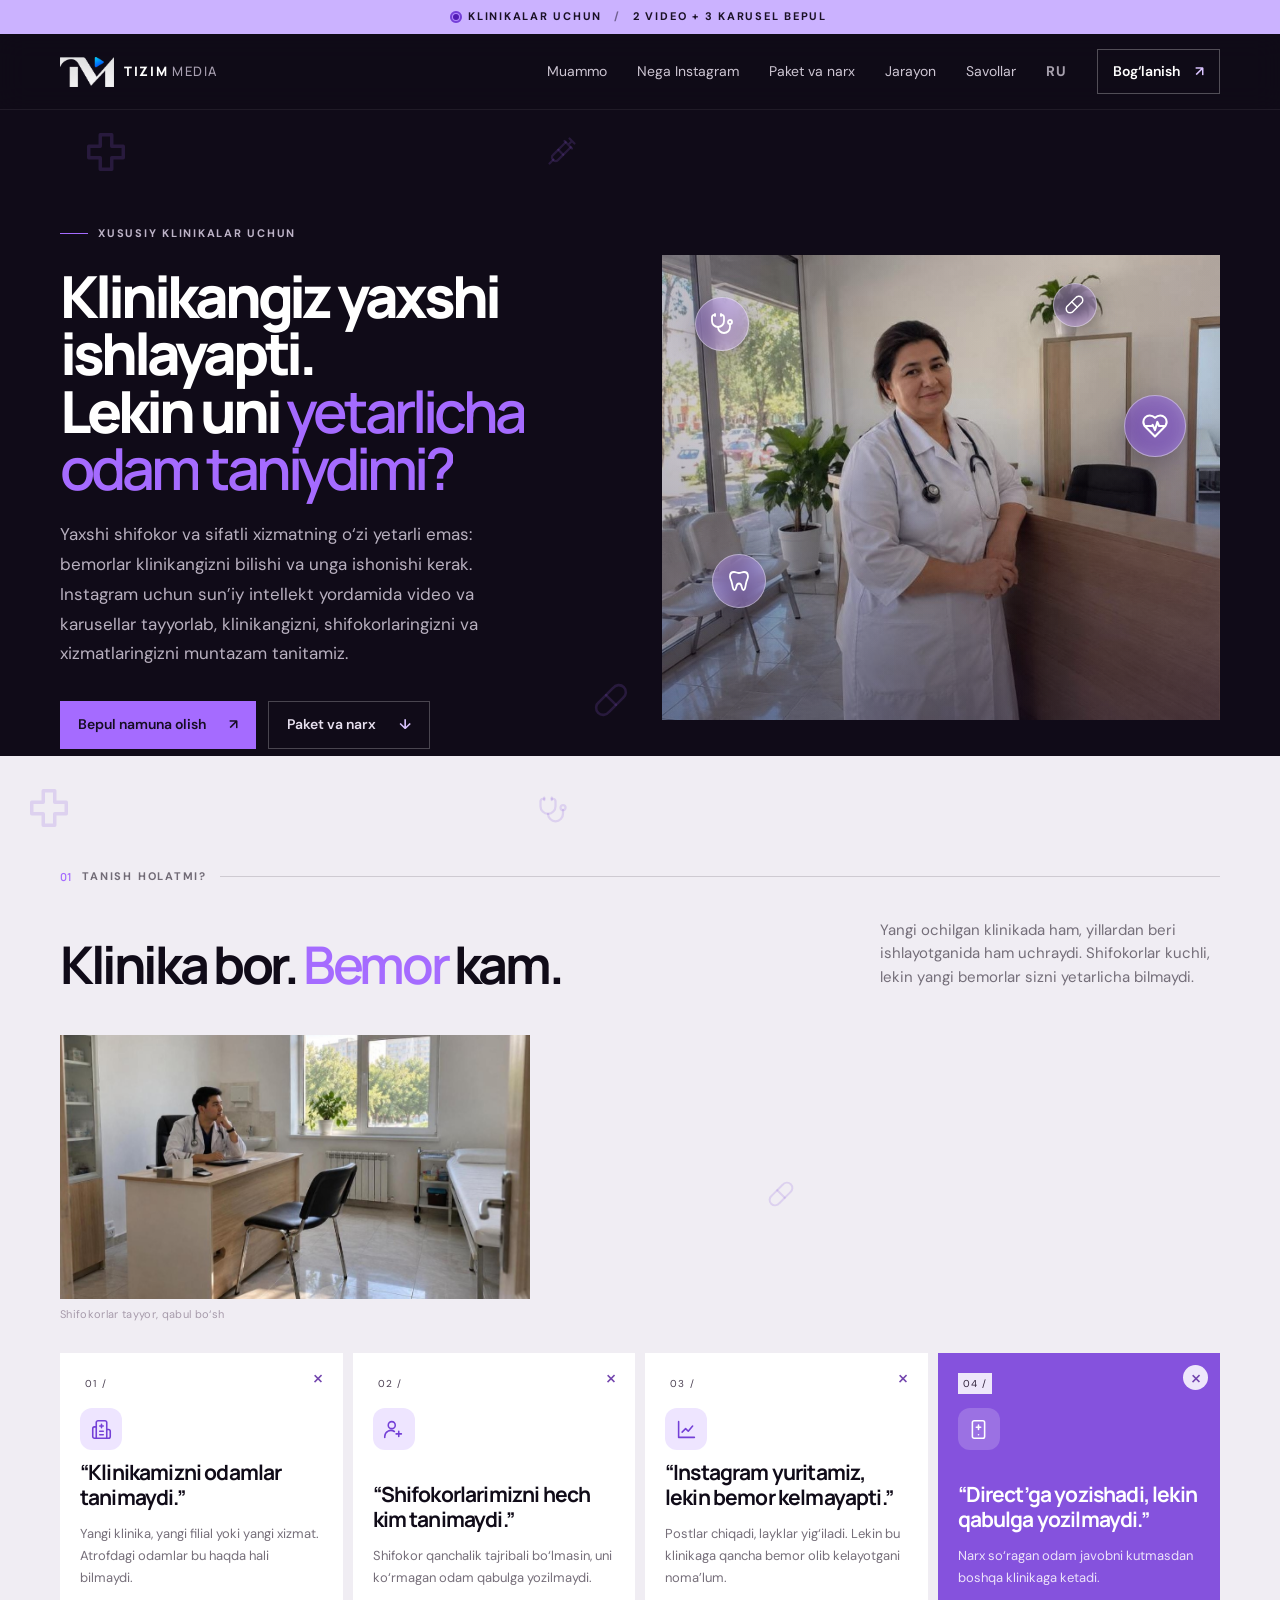
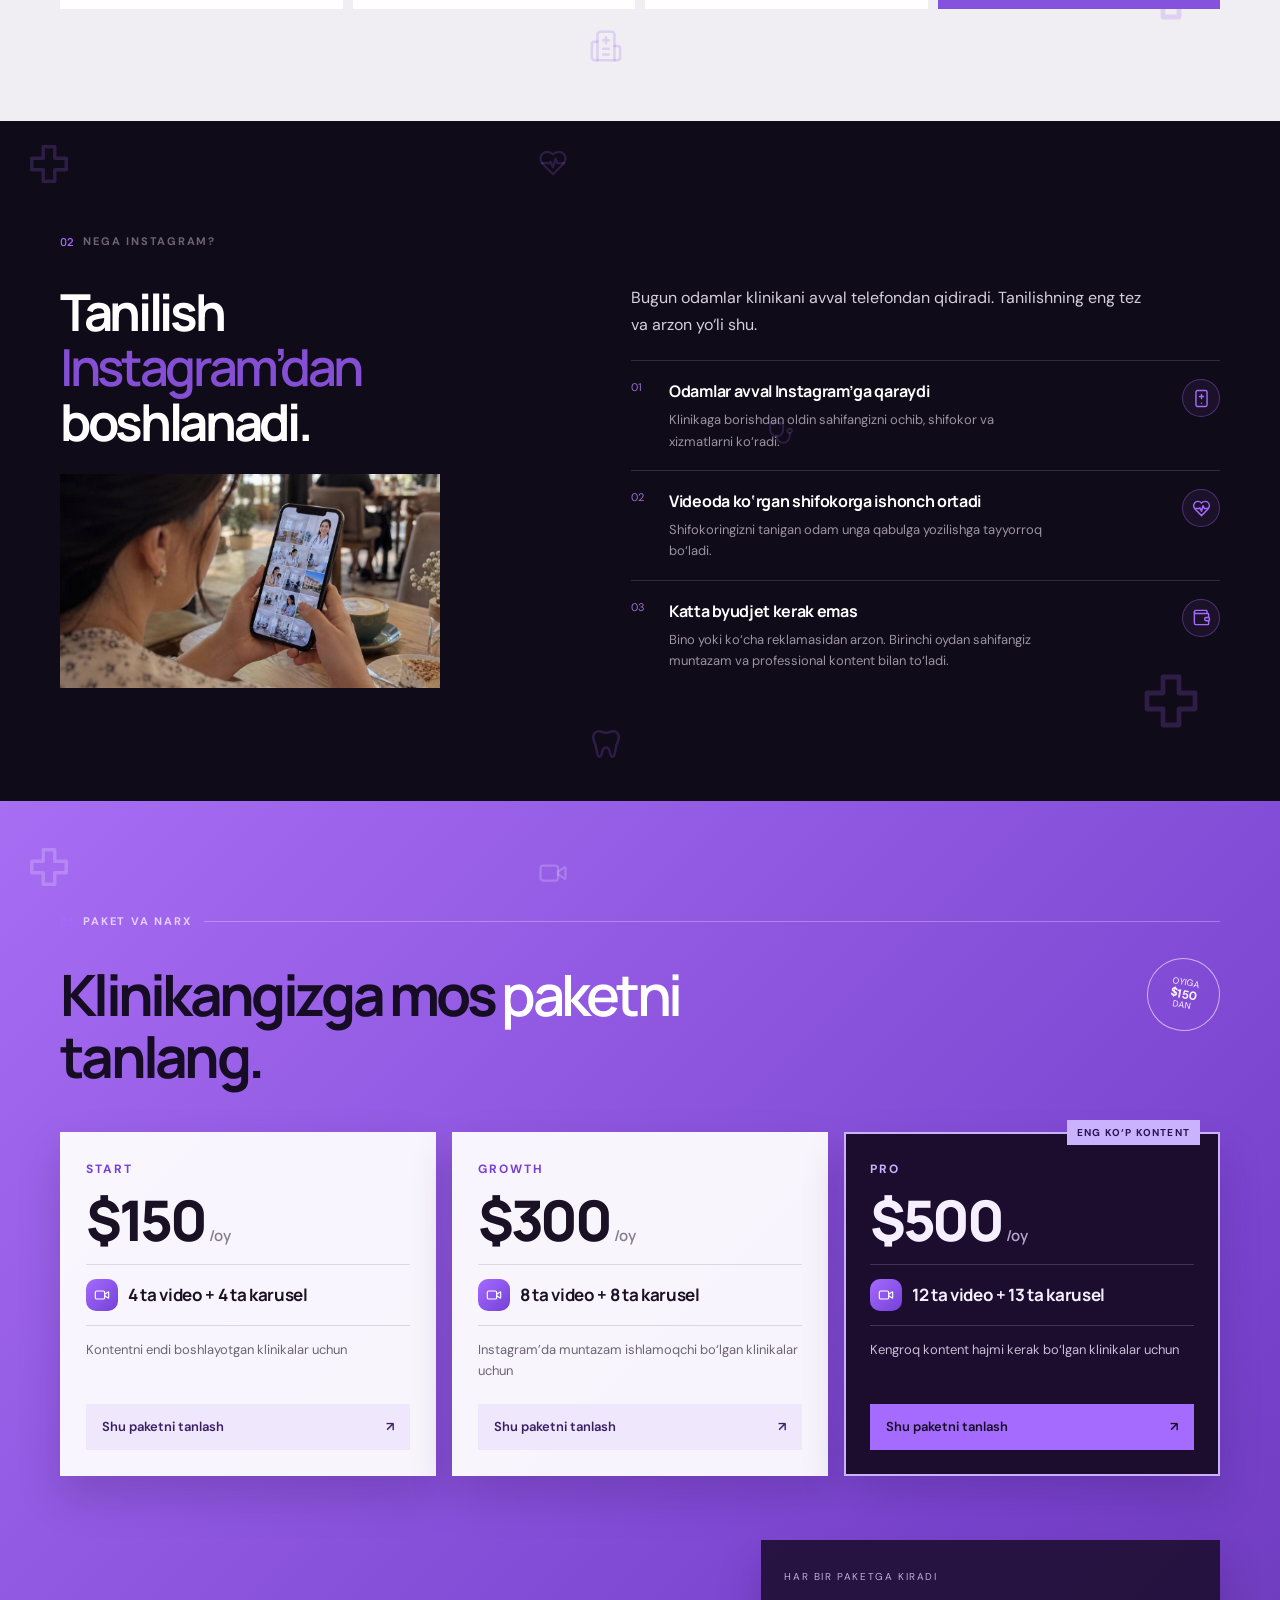
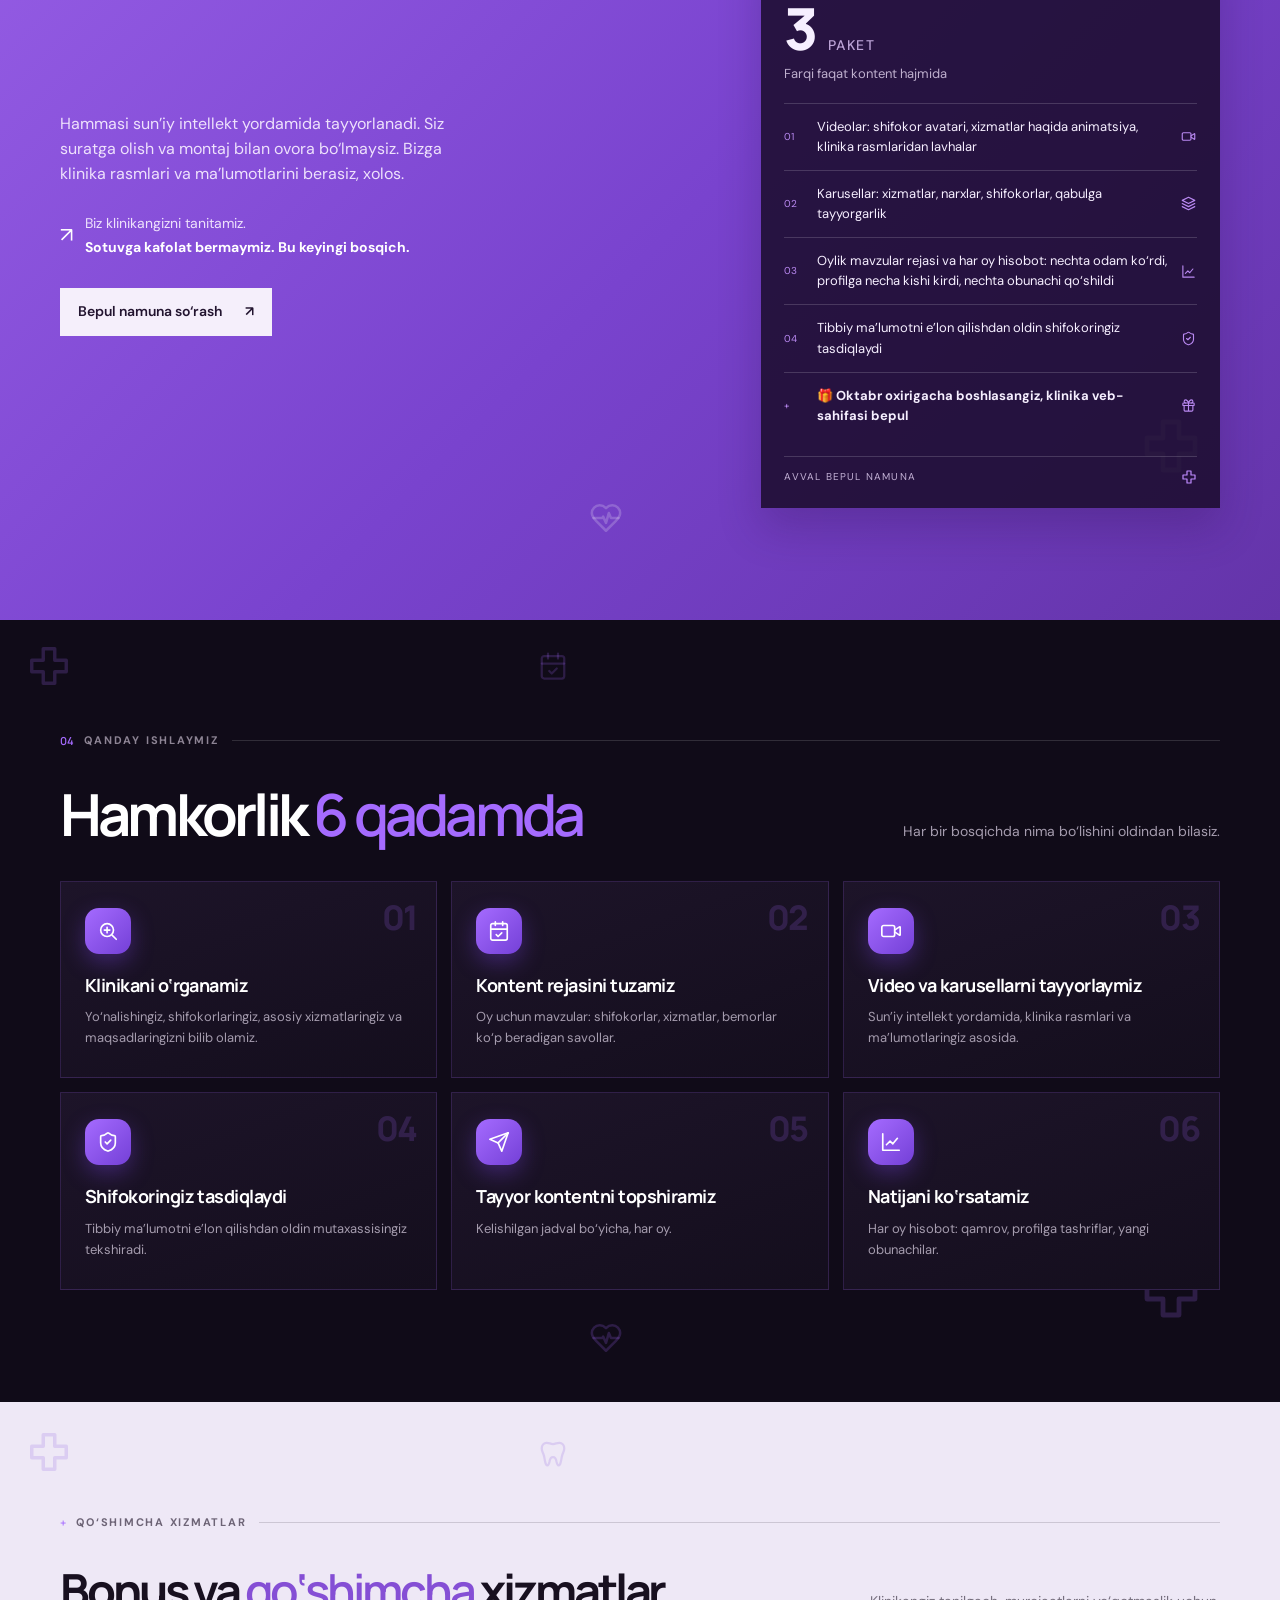
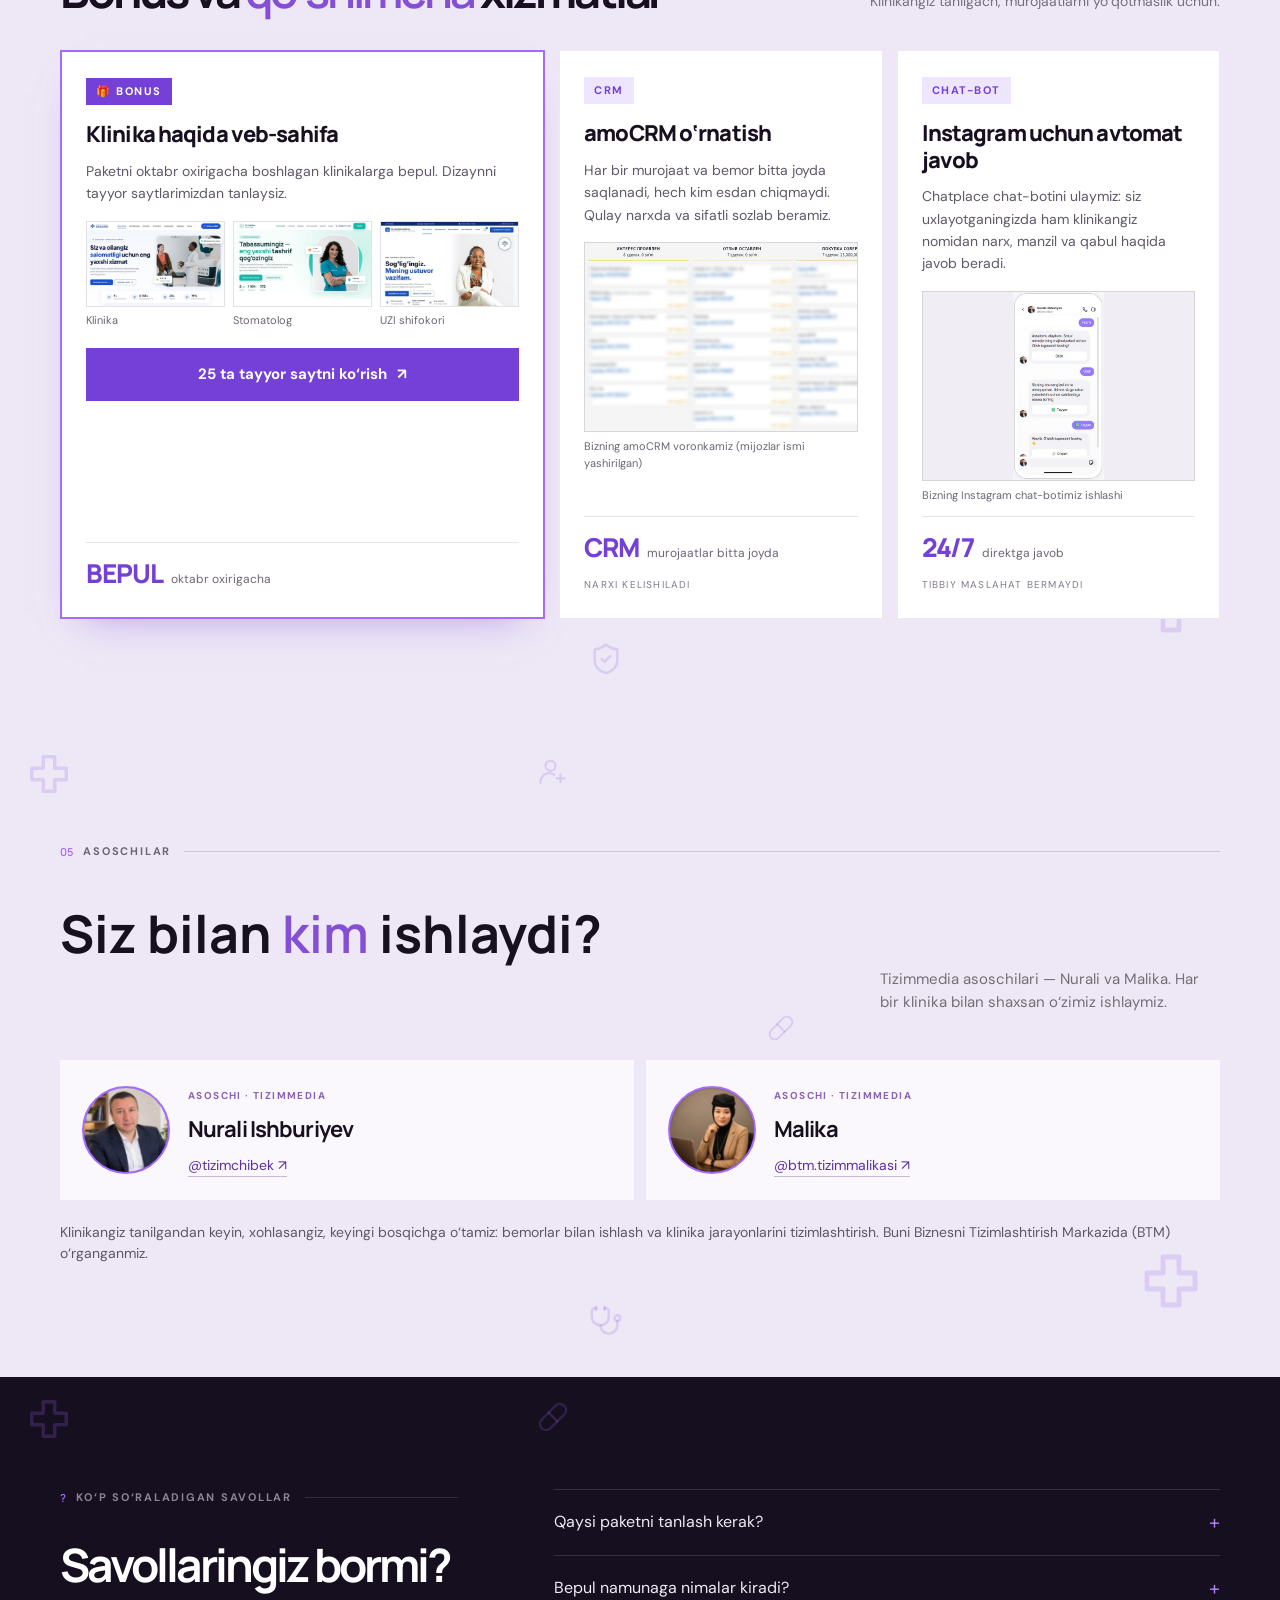
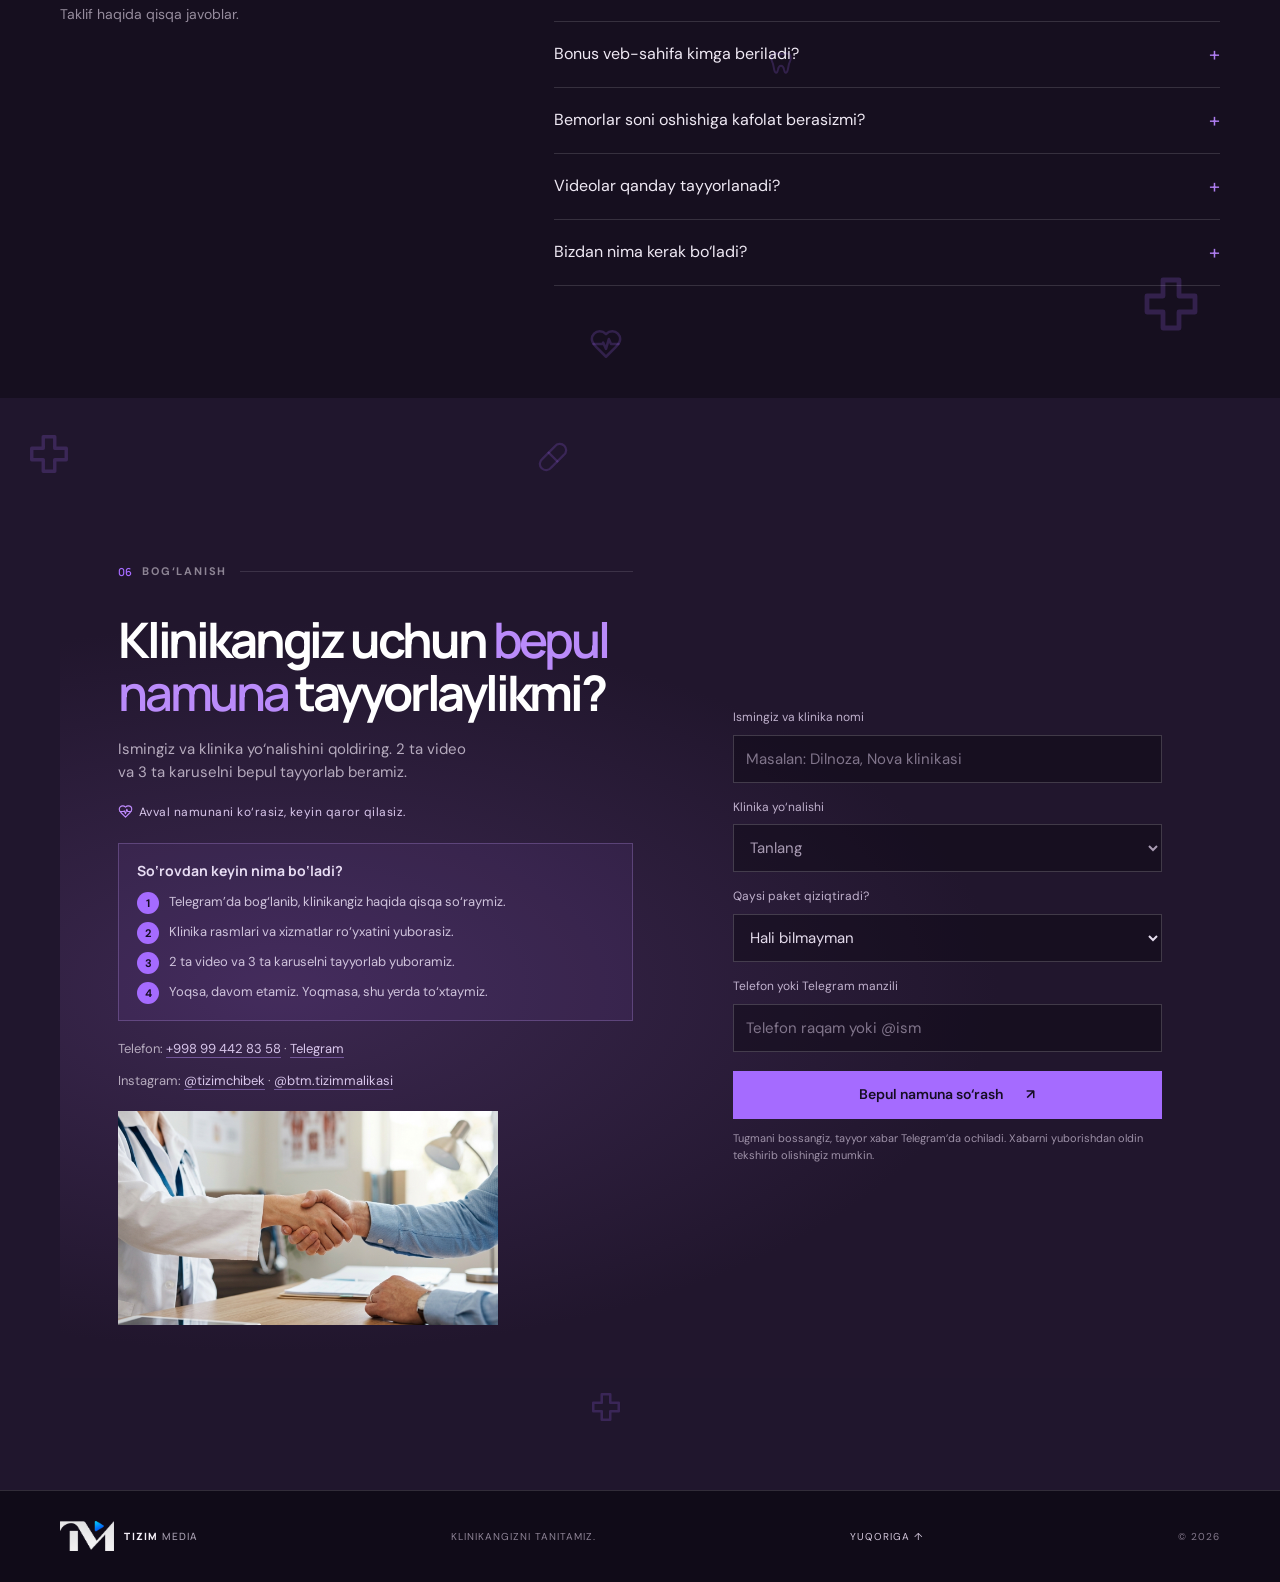
==== commit 2f004541: "Start, Growth va Pro tariflari joriy qilindi - Start 50 (4 video + 4 karusel), Growth 00 (8 + 8), Pr" ====
--- a/index.html
+++ b/index.html
@@ -4,7 +4,7 @@
     <meta charset="UTF-8" />
     <meta name="viewport" content="width=device-width, initial-scale=1.0" />
     <meta name="theme-color" content="#100b18" />
-    <meta name="description" content="Tizimmedia — xususiy klinikalar uchun Instagram video va karusellari, sun’iy intellekt yordamida. Oyiga 10 video + 10 karusel — $500. Avval bepul namuna." />
+    <meta name="description" content="Tizimmedia — xususiy klinikalar uchun Instagram video va karusellari, sun’iy intellekt yordamida. Oylik paketlar $150 dan: 4 tadan 12 tagacha video va karusel. Avval bepul namuna." />
     <title>Tizimmedia — klinikangizni Instagram’da tanitamiz</title>
     <link rel="canonical" href="https://taklif.tizimchibek.uz/" />
     <link rel="alternate" hreflang="uz" href="https://taklif.tizimchibek.uz/" />
@@ -14,12 +14,12 @@
     <meta property="og:locale" content="uz_UZ" />
     <meta property="og:url" content="https://taklif.tizimchibek.uz/" />
     <meta property="og:title" content="Tizimmedia — klinikangizni Instagram’da tanitamiz" />
-    <meta property="og:description" content="Oyiga 10 ta video va 10 ta karusel — $500. Avval 2 ta video va 3 ta karusel bepul." />
-    <meta property="og:image" content="https://taklif.tizimchibek.uz/og-image.png" />
+    <meta property="og:description" content="Start, Growth va Pro paketlari — oyiga $150 dan. Avval 2 ta video va 3 ta karusel bepul." />
+    <meta property="og:image" content="https://taklif.tizimchibek.uz/og-image.png?v=3" />
     <meta property="og:image:width" content="1200" />
     <meta property="og:image:height" content="630" />
     <meta name="twitter:card" content="summary_large_image" />
-    <meta name="twitter:image" content="https://taklif.tizimchibek.uz/og-image.png" />
+    <meta name="twitter:image" content="https://taklif.tizimchibek.uz/og-image.png?v=3" />
     <link rel="icon" type="image/png" href="./favicon.png" />
     <link rel="preconnect" href="https://fonts.googleapis.com" />
     <link rel="preconnect" href="https://fonts.gstatic.com" crossorigin />
@@ -73,7 +73,7 @@
 
       <section class="advantages section-pad" id="instagram"><div class="med-bg" aria-hidden="true"><span><svg class="ico" aria-hidden="true"><use href="#i-cross"/></svg></span><span><svg class="ico" aria-hidden="true"><use href="#i-heart"/></svg></span><span><svg class="ico" aria-hidden="true"><use href="#i-cross"/></svg></span><span><svg class="ico" aria-hidden="true"><use href="#i-tooth"/></svg></span><span><svg class="ico" aria-hidden="true"><use href="#i-stetho"/></svg></span></div><div class="section-wrap"><div class="section-kicker"><span>02</span> NEGA INSTAGRAM? <i></i></div><div class="advantage-layout"><h2>Tanilish <em>Instagram’dan</em> boshlanadi.</h2><div class="advantage-list"><p class="advantage-lead">Bugun odamlar klinikani avval telefondan qidiradi. Tanilishning eng tez va arzon yo‘li shu.</p><article><span>01</span><div><h3>Odamlar avval Instagram’ga qaraydi</h3><p>Klinikaga borishdan oldin sahifangizni ochib, shifokor va xizmatlarni ko‘radi.</p></div><span class="advantage-mark"><svg class="ico" aria-hidden="true"><use href="#i-phone"/></svg></span></article><article><span>02</span><div><h3>Videoda ko‘rgan shifokorga ishonch ortadi</h3><p>Shifokoringizni tanigan odam unga qabulga yozilishga tayyorroq bo‘ladi.</p></div><span class="advantage-mark"><svg class="ico" aria-hidden="true"><use href="#i-heart"/></svg></span></article><article><span>03</span><div><h3>Katta byudjet kerak emas</h3><p>Bino yoki ko‘cha reklamasidan arzon. Birinchi oydan sahifangiz muntazam va professional kontent bilan to‘ladi.</p></div><span class="advantage-mark"><svg class="ico" aria-hidden="true"><use href="#i-wallet"/></svg></span></article></div></div></div></section>
 
-      <section class="offer section-pad" id="taklif"><div class="med-bg" aria-hidden="true"><span><svg class="ico" aria-hidden="true"><use href="#i-cross"/></svg></span><span><svg class="ico" aria-hidden="true"><use href="#i-video"/></svg></span><span><svg class="ico" aria-hidden="true"><use href="#i-cross"/></svg></span><span><svg class="ico" aria-hidden="true"><use href="#i-heart"/></svg></span><span><svg class="ico" aria-hidden="true"><use href="#i-syringe"/></svg></span></div><div class="section-wrap"><div class="section-kicker"><span>03</span> PAKET VA NARX <i></i></div><div class="offer-layout"><div class="offer-copy"><div class="offer-sticker">OYIGA<br /><span>$500</span></div><h2>Oyiga <em>10 ta video</em><br />va 10 ta karusel.</h2><p>Hammasi sun’iy intellekt yordamida tayyorlanadi. Siz suratga olish va montaj bilan ovora bo‘lmaysiz. Bizga klinika rasmlari va ma’lumotlarini berasiz, xolos.</p><div class="offer-choice"><span class="choice-icon">↗</span><span>Biz klinikangizni tanitamiz.<br /><b>Sotuvga kafolat bermaymiz. Bu keyingi bosqich.</b></span></div><a class="button button-light" href="#aloqa">Bepul namuna so‘rash <span>↗</span></a></div><div class="offer-includes"><span class="offer-overline">OYLIK PAKET ICHIDA</span><div class="offer-count">$500<span>/OY</span></div><p>10 ta video va 10 ta karusel</p><div class="include-row"><span>01</span><span>10 ta video: shifokor avatari, xizmatlar haqida animatsiya, klinika rasmlaridan lavhalar</span><span class="include-ico"><svg class="ico" aria-hidden="true"><use href="#i-video"/></svg></span></div><div class="include-row"><span>02</span><span>10 ta karusel: xizmatlar, narxlar, shifokorlar, qabulga tayyorgarlik</span><span class="include-ico"><svg class="ico" aria-hidden="true"><use href="#i-layers"/></svg></span></div><div class="include-row"><span>03</span><span>Oylik mavzular rejasi va har oy hisobot: nechta odam ko‘rdi, profilga necha kishi kirdi, nechta obunachi qo‘shildi</span><span class="include-ico"><svg class="ico" aria-hidden="true"><use href="#i-chart"/></svg></span></div><div class="include-row"><span>04</span><span>Tibbiy ma’lumotni e’lon qilishdan oldin shifokoringiz tasdiqlaydi</span><span class="include-ico"><svg class="ico" aria-hidden="true"><use href="#i-shield"/></svg></span></div><div class="include-row"><span>+</span><span><b>🎁 Oktabr oxirigacha boshlasangiz, klinika veb-sahifasi bepul</b></span><span class="include-ico"><svg class="ico" aria-hidden="true"><use href="#i-gift"/></svg></span></div><div class="no-strings">AVVAL BEPUL NAMUNA <span><svg class="ico" aria-hidden="true"><use href="#i-cross"/></svg></span></div></div></div></div></section>
+      <section class="offer section-pad" id="taklif"><div class="med-bg" aria-hidden="true"><span><svg class="ico" aria-hidden="true"><use href="#i-cross"/></svg></span><span><svg class="ico" aria-hidden="true"><use href="#i-video"/></svg></span><span><svg class="ico" aria-hidden="true"><use href="#i-cross"/></svg></span><span><svg class="ico" aria-hidden="true"><use href="#i-heart"/></svg></span><span><svg class="ico" aria-hidden="true"><use href="#i-syringe"/></svg></span></div><div class="section-wrap"><div class="section-kicker"><span>03</span> PAKET VA NARX <i></i></div><div class="tariff-head"><h2>Klinikangizga mos <em>paketni</em><br />tanlang.</h2><div class="offer-sticker">OYIGA<br /><span>$150</span>DAN</div></div><div class="tariff-grid"><article class="tariff"><span class="tariff-name">Start</span><div class="tariff-price">$150<span>/oy</span></div><div class="tariff-amount"><span class="tariff-ico"><svg class="ico" aria-hidden="true"><use href="#i-video"/></svg></span>4 ta video + 4 ta karusel</div><p>Kontentni endi boshlayotgan klinikalar uchun</p><a class="tariff-btn" href="#aloqa" data-package="Start">Shu paketni tanlash <span>↗</span></a></article><article class="tariff"><span class="tariff-name">Growth</span><div class="tariff-price">$300<span>/oy</span></div><div class="tariff-amount"><span class="tariff-ico"><svg class="ico" aria-hidden="true"><use href="#i-video"/></svg></span>8 ta video + 8 ta karusel</div><p>Instagram’da muntazam ishlamoqchi bo‘lgan klinikalar uchun</p><a class="tariff-btn" href="#aloqa" data-package="Growth">Shu paketni tanlash <span>↗</span></a></article><article class="tariff tariff-pro"><span class="tariff-badge">ENG KO‘P KONTENT</span><span class="tariff-name">Pro</span><div class="tariff-price">$500<span>/oy</span></div><div class="tariff-amount"><span class="tariff-ico"><svg class="ico" aria-hidden="true"><use href="#i-video"/></svg></span>12 ta video + 13 ta karusel</div><p>Kengroq kontent hajmi kerak bo‘lgan klinikalar uchun</p><a class="tariff-btn" href="#aloqa" data-package="Pro">Shu paketni tanlash <span>↗</span></a></article></div><div class="offer-layout"><div class="offer-copy"><p>Hammasi sun’iy intellekt yordamida tayyorlanadi. Siz suratga olish va montaj bilan ovora bo‘lmaysiz. Bizga klinika rasmlari va ma’lumotlarini berasiz, xolos.</p><div class="offer-choice"><span class="choice-icon">↗</span><span>Biz klinikangizni tanitamiz.<br /><b>Sotuvga kafolat bermaymiz. Bu keyingi bosqich.</b></span></div><a class="button button-light" href="#aloqa">Bepul namuna so‘rash <span>↗</span></a></div><div class="offer-includes"><span class="offer-overline">HAR BIR PAKETGA KIRADI</span><div class="offer-count offer-count-small">3 <span>PAKET</span></div><p>Farqi faqat kontent hajmida</p><div class="include-row"><span>01</span><span>Videolar: shifokor avatari, xizmatlar haqida animatsiya, klinika rasmlaridan lavhalar</span><span class="include-ico"><svg class="ico" aria-hidden="true"><use href="#i-video"/></svg></span></div><div class="include-row"><span>02</span><span>Karusellar: xizmatlar, narxlar, shifokorlar, qabulga tayyorgarlik</span><span class="include-ico"><svg class="ico" aria-hidden="true"><use href="#i-layers"/></svg></span></div><div class="include-row"><span>03</span><span>Oylik mavzular rejasi va har oy hisobot: nechta odam ko‘rdi, profilga necha kishi kirdi, nechta obunachi qo‘shildi</span><span class="include-ico"><svg class="ico" aria-hidden="true"><use href="#i-chart"/></svg></span></div><div class="include-row"><span>04</span><span>Tibbiy ma’lumotni e’lon qilishdan oldin shifokoringiz tasdiqlaydi</span><span class="include-ico"><svg class="ico" aria-hidden="true"><use href="#i-shield"/></svg></span></div><div class="include-row"><span>+</span><span><b>🎁 Oktabr oxirigacha boshlasangiz, klinika veb-sahifasi bepul</b></span><span class="include-ico"><svg class="ico" aria-hidden="true"><use href="#i-gift"/></svg></span></div><div class="no-strings">AVVAL BEPUL NAMUNA <span><svg class="ico" aria-hidden="true"><use href="#i-cross"/></svg></span></div></div></div></div></section>
 
       <section class="process section-pad" id="jarayon"><div class="med-bg" aria-hidden="true"><span><svg class="ico" aria-hidden="true"><use href="#i-cross"/></svg></span><span><svg class="ico" aria-hidden="true"><use href="#i-calendar"/></svg></span><span><svg class="ico" aria-hidden="true"><use href="#i-cross"/></svg></span><span><svg class="ico" aria-hidden="true"><use href="#i-heart"/></svg></span><span><svg class="ico" aria-hidden="true"><use href="#i-stetho"/></svg></span></div><div class="section-wrap"><div class="section-kicker"><span>04</span> QANDAY ISHLAYMIZ <i></i></div><div class="packages-head"><h2>Hamkorlik <em>6 qadamda</em></h2><p>Har bir bosqichda nima bo‘lishini oldindan bilasiz.</p></div><div class="process-grid"><article class="process-step"><span class="process-num">01</span><span class="process-ico"><svg class="ico" aria-hidden="true"><use href="#i-search"/></svg></span><h3>Klinikani o‘rganamiz</h3><p>Yo‘nalishingiz, shifokorlaringiz, asosiy xizmatlaringiz va maqsadlaringizni bilib olamiz.</p></article><article class="process-step"><span class="process-num">02</span><span class="process-ico"><svg class="ico" aria-hidden="true"><use href="#i-calendar"/></svg></span><h3>Kontent rejasini tuzamiz</h3><p>Oy uchun mavzular: shifokorlar, xizmatlar, bemorlar ko‘p beradigan savollar.</p></article><article class="process-step"><span class="process-num">03</span><span class="process-ico"><svg class="ico" aria-hidden="true"><use href="#i-video"/></svg></span><h3>Video va karusellarni tayyorlaymiz</h3><p>Sun’iy intellekt yordamida, klinika rasmlari va ma’lumotlaringiz asosida.</p></article><article class="process-step"><span class="process-num">04</span><span class="process-ico"><svg class="ico" aria-hidden="true"><use href="#i-shield"/></svg></span><h3>Shifokoringiz tasdiqlaydi</h3><p>Tibbiy ma’lumotni e’lon qilishdan oldin mutaxassisingiz tekshiradi.</p></article><article class="process-step"><span class="process-num">05</span><span class="process-ico"><svg class="ico" aria-hidden="true"><use href="#i-send"/></svg></span><h3>Tayyor kontentni topshiramiz</h3><p>Kelishilgan jadval bo‘yicha, har oy.</p></article><article class="process-step"><span class="process-num">06</span><span class="process-ico"><svg class="ico" aria-hidden="true"><use href="#i-chart"/></svg></span><h3>Natijani ko‘rsatamiz</h3><p>Har oy hisobot: qamrov, profilga tashriflar, yangi obunachilar.</p></article></div></div></section>
 
@@ -87,9 +87,9 @@
         <p class="team-note">Klinikangiz tanilgandan keyin, xohlasangiz, keyingi bosqichga o‘tamiz: bemorlar bilan ishlash va klinika jarayonlarini tizimlashtirish. Buni Biznesni Tizimlashtirish Markazida (BTM) o‘rganganmiz.</p>
       </div></section>
 
-      <section class="faq section-pad" id="savollar"><div class="med-bg" aria-hidden="true"><span><svg class="ico" aria-hidden="true"><use href="#i-cross"/></svg></span><span><svg class="ico" aria-hidden="true"><use href="#i-pill"/></svg></span><span><svg class="ico" aria-hidden="true"><use href="#i-cross"/></svg></span><span><svg class="ico" aria-hidden="true"><use href="#i-heart"/></svg></span><span><svg class="ico" aria-hidden="true"><use href="#i-tooth"/></svg></span></div><div class="section-wrap faq-layout"><div><div class="section-kicker"><span>?</span> KO‘P SO‘RALADIGAN SAVOLLAR <i></i></div><h2>Savollaringiz bormi?</h2><p class="faq-intro">Taklif haqida qisqa javoblar.</p></div><div class="faq-list"><details><summary>Bepul namunaga nimalar kiradi?<span>+</span></summary><p>Klinikangizga mos 2 ta video va 3 ta karusel tayyorlaymiz. Yoqsa davom etamiz, yoqmasa shu yerda to‘xtaymiz. Davom etish shart emas.</p></details><details><summary>Bonus veb-sahifa kimga beriladi?<span>+</span></summary><p>Oylik paketni oktabr oxirigacha boshlagan klinikalarga. Dizaynni web.tizimchibek.uz dagi tayyor saytlardan tanlaysiz, biz uni klinikangiz ma’lumotlari bilan to‘ldiramiz.</p></details><details><summary>Bemorlar soni oshishiga kafolat berasizmi?<span>+</span></summary><p>Yo‘q. Bizning vazifamiz: klinikangizni tanitish, Instagram sahifangizni to‘liq va ishonchli qilish. Bemorlar oqimini tizimlashtirish alohida bosqich.</p></details><details><summary>Videolar qanday tayyorlanadi?<span>+</span></summary><p>Sun’iy intellekt yordamida. Shifokoringiz roziligi bilan uning AI-avatarini yasaymiz yoki xizmatlar haqida animatsion videolar va klinika rasmlaridan lavhalar tayyorlaymiz. Mavjud bo‘lmagan shifokor yoki bemorni ko‘rsatmaymiz.</p></details><details><summary>Bizdan nima kerak bo‘ladi?<span>+</span></summary><p>Klinika va shifokorlar rasmlari, xizmatlar va narxlar ro‘yxati, hamda tibbiy ma’lumotni tasdiqlab beradigan mutaxassis.</p></details></div></div></section>
+      <section class="faq section-pad" id="savollar"><div class="med-bg" aria-hidden="true"><span><svg class="ico" aria-hidden="true"><use href="#i-cross"/></svg></span><span><svg class="ico" aria-hidden="true"><use href="#i-pill"/></svg></span><span><svg class="ico" aria-hidden="true"><use href="#i-cross"/></svg></span><span><svg class="ico" aria-hidden="true"><use href="#i-heart"/></svg></span><span><svg class="ico" aria-hidden="true"><use href="#i-tooth"/></svg></span></div><div class="section-wrap faq-layout"><div><div class="section-kicker"><span>?</span> KO‘P SO‘RALADIGAN SAVOLLAR <i></i></div><h2>Savollaringiz bormi?</h2><p class="faq-intro">Taklif haqida qisqa javoblar.</p></div><div class="faq-list"><details><summary>Qaysi paketni tanlash kerak?<span>+</span></summary><p>Kontentni endi boshlayotgan bo‘lsangiz, Start yetarli. Instagram’da muntazam chiqmoqchi bo‘lsangiz, Growth. Bir nechta shifokor va xizmat yo‘nalishini yoritish kerak bo‘lsa, Pro. Avval bepul namunani ko‘rib, keyin tanlashingiz mumkin.</p></details><details><summary>Bepul namunaga nimalar kiradi?<span>+</span></summary><p>Klinikangizga mos 2 ta video va 3 ta karusel tayyorlaymiz. Yoqsa davom etamiz, yoqmasa shu yerda to‘xtaymiz. Davom etish shart emas.</p></details><details><summary>Bonus veb-sahifa kimga beriladi?<span>+</span></summary><p>Oylik paketni oktabr oxirigacha boshlagan klinikalarga. Dizaynni web.tizimchibek.uz dagi tayyor saytlardan tanlaysiz, biz uni klinikangiz ma’lumotlari bilan to‘ldiramiz.</p></details><details><summary>Bemorlar soni oshishiga kafolat berasizmi?<span>+</span></summary><p>Yo‘q. Bizning vazifamiz: klinikangizni tanitish, Instagram sahifangizni to‘liq va ishonchli qilish. Bemorlar oqimini tizimlashtirish alohida bosqich.</p></details><details><summary>Videolar qanday tayyorlanadi?<span>+</span></summary><p>Sun’iy intellekt yordamida. Shifokoringiz roziligi bilan uning AI-avatarini yasaymiz yoki xizmatlar haqida animatsion videolar va klinika rasmlaridan lavhalar tayyorlaymiz. Mavjud bo‘lmagan shifokor yoki bemorni ko‘rsatmaymiz.</p></details><details><summary>Bizdan nima kerak bo‘ladi?<span>+</span></summary><p>Klinika va shifokorlar rasmlari, xizmatlar va narxlar ro‘yxati, hamda tibbiy ma’lumotni tasdiqlab beradigan mutaxassis.</p></details></div></div></section>
 
-      <section class="contact section-pad" id="aloqa"><div class="med-bg" aria-hidden="true"><span><svg class="ico" aria-hidden="true"><use href="#i-cross"/></svg></span><span><svg class="ico" aria-hidden="true"><use href="#i-pill"/></svg></span><span><svg class="ico" aria-hidden="true"><use href="#i-heart"/></svg></span><span><svg class="ico" aria-hidden="true"><use href="#i-cross"/></svg></span><span><svg class="ico" aria-hidden="true"><use href="#i-syringe"/></svg></span></div><div class="section-wrap contact-panel"><div class="contact-copy"><div class="section-kicker"><span>06</span> BOG‘LANISH <i></i></div><h2>Klinikangiz uchun <em>bepul namuna</em> tayyorlaylikmi?</h2><p>Ismingiz va klinika yo‘nalishini qoldiring. 2 ta video va 3 ta karuselni bepul tayyorlab beramiz.</p><div class="contact-note"><span class="beat"><svg class="ico" aria-hidden="true"><use href="#i-heart"/></svg></span> Avval namunani ko‘rasiz, keyin qaror qilasiz.</div><div class="after-request"><b>So‘rovdan keyin nima bo‘ladi?</b><ol><li>Telegram’da bog‘lanib, klinikangiz haqida qisqa so‘raymiz.</li><li>Klinika rasmlari va xizmatlar ro‘yxatini yuborasiz.</li><li>2 ta video va 3 ta karuselni tayyorlab yuboramiz.</li><li>Yoqsa, davom etamiz. Yoqmasa, shu yerda to‘xtaymiz.</li></ol></div><div class="contact-social">Telefon: <a href="tel:+998994428358">+998 99 442 83 58</a> · <a href="https://t.me/+998994428358" target="_blank" rel="noopener noreferrer">Telegram</a></div><div class="contact-social">Instagram: <a href="https://www.instagram.com/tizimchibek/" target="_blank" rel="noopener noreferrer">@tizimchibek</a> · <a href="https://www.instagram.com/btm.tizimmalikasi/" target="_blank" rel="noopener noreferrer">@btm.tizimmalikasi</a></div></div><form class="lead-form" id="lead-form"><label for="clinic-name">Ismingiz va klinika nomi</label><input id="clinic-name" name="name" autocomplete="name" placeholder="Masalan: Dilnoza, Nova klinikasi" required /><label for="clinic-focus">Klinika yo‘nalishi</label><select id="clinic-focus" name="focus" required><option value="" disabled selected>Tanlang</option><option>Tish klinikasi</option><option>Tahlil va tekshiruv markazi</option><option>Ko‘p xizmatli klinika</option><option>Go‘zallik klinikasi</option><option>Boshqa</option></select><label for="clinic-contact">Telefon yoki Telegram manzili</label><input id="clinic-contact" name="contact" placeholder="Telefon raqam yoki @ism" required /><button class="button button-primary form-submit" type="submit">Bepul namuna so‘rash <span>↗</span></button><p class="form-privacy" id="form-privacy">Tugmani bossangiz, tayyor xabar Telegram’da ochiladi. Xabarni yuborishdan oldin tekshirib olishingiz mumkin.</p><div class="form-status" id="form-status" role="status" aria-live="polite"></div></form></div></section>
+      <section class="contact section-pad" id="aloqa"><div class="med-bg" aria-hidden="true"><span><svg class="ico" aria-hidden="true"><use href="#i-cross"/></svg></span><span><svg class="ico" aria-hidden="true"><use href="#i-pill"/></svg></span><span><svg class="ico" aria-hidden="true"><use href="#i-heart"/></svg></span><span><svg class="ico" aria-hidden="true"><use href="#i-cross"/></svg></span><span><svg class="ico" aria-hidden="true"><use href="#i-syringe"/></svg></span></div><div class="section-wrap contact-panel"><div class="contact-copy"><div class="section-kicker"><span>06</span> BOG‘LANISH <i></i></div><h2>Klinikangiz uchun <em>bepul namuna</em> tayyorlaylikmi?</h2><p>Ismingiz va klinika yo‘nalishini qoldiring. 2 ta video va 3 ta karuselni bepul tayyorlab beramiz.</p><div class="contact-note"><span class="beat"><svg class="ico" aria-hidden="true"><use href="#i-heart"/></svg></span> Avval namunani ko‘rasiz, keyin qaror qilasiz.</div><div class="after-request"><b>So‘rovdan keyin nima bo‘ladi?</b><ol><li>Telegram’da bog‘lanib, klinikangiz haqida qisqa so‘raymiz.</li><li>Klinika rasmlari va xizmatlar ro‘yxatini yuborasiz.</li><li>2 ta video va 3 ta karuselni tayyorlab yuboramiz.</li><li>Yoqsa, davom etamiz. Yoqmasa, shu yerda to‘xtaymiz.</li></ol></div><div class="contact-social">Telefon: <a href="tel:+998994428358">+998 99 442 83 58</a> · <a href="https://t.me/+998994428358" target="_blank" rel="noopener noreferrer">Telegram</a></div><div class="contact-social">Instagram: <a href="https://www.instagram.com/tizimchibek/" target="_blank" rel="noopener noreferrer">@tizimchibek</a> · <a href="https://www.instagram.com/btm.tizimmalikasi/" target="_blank" rel="noopener noreferrer">@btm.tizimmalikasi</a></div></div><form class="lead-form" id="lead-form"><label for="clinic-name">Ismingiz va klinika nomi</label><input id="clinic-name" name="name" autocomplete="name" placeholder="Masalan: Dilnoza, Nova klinikasi" required /><label for="clinic-focus">Klinika yo‘nalishi</label><select id="clinic-focus" name="focus" required><option value="" disabled selected>Tanlang</option><option>Tish klinikasi</option><option>Tahlil va tekshiruv markazi</option><option>Ko‘p xizmatli klinika</option><option>Go‘zallik klinikasi</option><option>Boshqa</option></select><label for="clinic-package">Qaysi paket qiziqtiradi?</label><select id="clinic-package" name="package"><option value="">Hali bilmayman</option><option value="Start">Start — $150/oy</option><option value="Growth">Growth — $300/oy</option><option value="Pro">Pro — $500/oy</option></select><label for="clinic-contact">Telefon yoki Telegram manzili</label><input id="clinic-contact" name="contact" placeholder="Telefon raqam yoki @ism" required /><button class="button button-primary form-submit" type="submit">Bepul namuna so‘rash <span>↗</span></button><p class="form-privacy" id="form-privacy">Tugmani bossangiz, tayyor xabar Telegram’da ochiladi. Xabarni yuborishdan oldin tekshirib olishingiz mumkin.</p><div class="form-status" id="form-status" role="status" aria-live="polite"></div></form></div></section>
     </main>
     <footer class="site-footer"><a class="brand" href="#top"><span class="brand-mark"><img src="./logo-mark.png" alt="Tizimmedia logotipi" /></span><span>TIZIM<span class="brand-light">MEDIA</span></span></a><p>KLINIKANGIZNI TANITAMIZ.</p><a class="footer-up" href="#top">YUQORIGA ↑</a><span class="footer-year">© 2026</span></footer>  </body>
 </html>
--- a/styles.css
+++ b/styles.css
@@ -51,3 +51,31 @@
 @media(max-width:900px){.process-grid{grid-template-columns:repeat(2,1fr)}}
 @media(max-width:640px){.process-grid{grid-template-columns:1fr}.process-step{padding:22px 20px}}
 .hero h1{font-size:clamp(36px,4.7vw,58px)}
+/* Tariflar */
+.tariff-grid{display:grid;grid-template-columns:repeat(3,1fr);gap:16px;margin-bottom:64px;position:relative;z-index:1}
+.tariff{position:relative;display:flex;flex-direction:column;padding:28px 26px 26px;background:rgba(255,255,255,.94);color:#1a1125;box-shadow:0 20px 40px rgba(40,13,71,.2);transition:transform .35s,box-shadow .35s}
+.tariff:hover{transform:translateY(-6px);box-shadow:0 28px 50px rgba(40,13,71,.32)}
+.tariff-pro{background:#1c0d2e;color:#f6efff;outline:2px solid #cbb2ff;outline-offset:-2px}
+.tariff-badge{position:absolute;top:-12px;right:20px;padding:5px 10px;background:#cbb2ff;color:#2a1450;font-size:10px;font-weight:700;letter-spacing:.12em}
+.tariff-name{font-size:12px;font-weight:700;letter-spacing:.16em;text-transform:uppercase;color:#7440d7}
+.tariff-pro .tariff-name{color:#cbb2ff}
+.tariff-price{font:800 56px/1 var(--display);letter-spacing:-.06em;margin:14px 0 16px}
+.tariff-price span{font-size:15px;font-weight:600;letter-spacing:0;color:#857c8d;margin-left:4px}
+.tariff-pro .tariff-price span{color:#b8a6cc}
+.tariff-amount{display:flex;align-items:center;gap:10px;font-family:var(--display);font-size:17px;font-weight:700;letter-spacing:-.02em;padding:14px 0;border-top:1px solid rgba(16,11,24,.12);border-bottom:1px solid rgba(16,11,24,.12)}
+.tariff-pro .tariff-amount{border-color:rgba(255,255,255,.16)}
+.tariff-ico{width:32px;height:32px;flex:none;display:grid;place-items:center;font-size:16px;color:#fff;background:linear-gradient(135deg,#a56bff,#7440d7);border-radius:10px}
+.tariff p{margin:14px 0 22px;font-size:13px;line-height:1.6;color:#6d6573;flex:1}
+.tariff-pro p{color:#c9bcd8}
+.tariff-btn{display:flex;align-items:center;justify-content:space-between;min-height:46px;padding:0 16px;font-size:13px;font-weight:600;background:#efe7fb;color:#3a1f66;transition:background .2s,color .2s}
+.tariff-btn:hover{background:#7440d7;color:#fff}
+.tariff-pro .tariff-btn{background:#a56bff;color:#160d23}
+.tariff-pro .tariff-btn:hover{background:#cbb2ff}
+.offer-count-small{font-size:58px}
+.offer-count-small span{font-size:14px;letter-spacing:.1em}
+@media(max-width:900px){.tariff-grid{grid-template-columns:1fr;gap:22px}.tariff-price{font-size:48px}}
+.tariff-head{position:relative;margin-bottom:44px}
+.tariff-head h2{margin:0}
+.tariff-head .offer-sticker{right:0;top:-6px}
+.offer-copy>p:first-child{margin-top:0}
+@media(max-width:900px){.tariff-head .offer-sticker{right:0;top:-40px}}
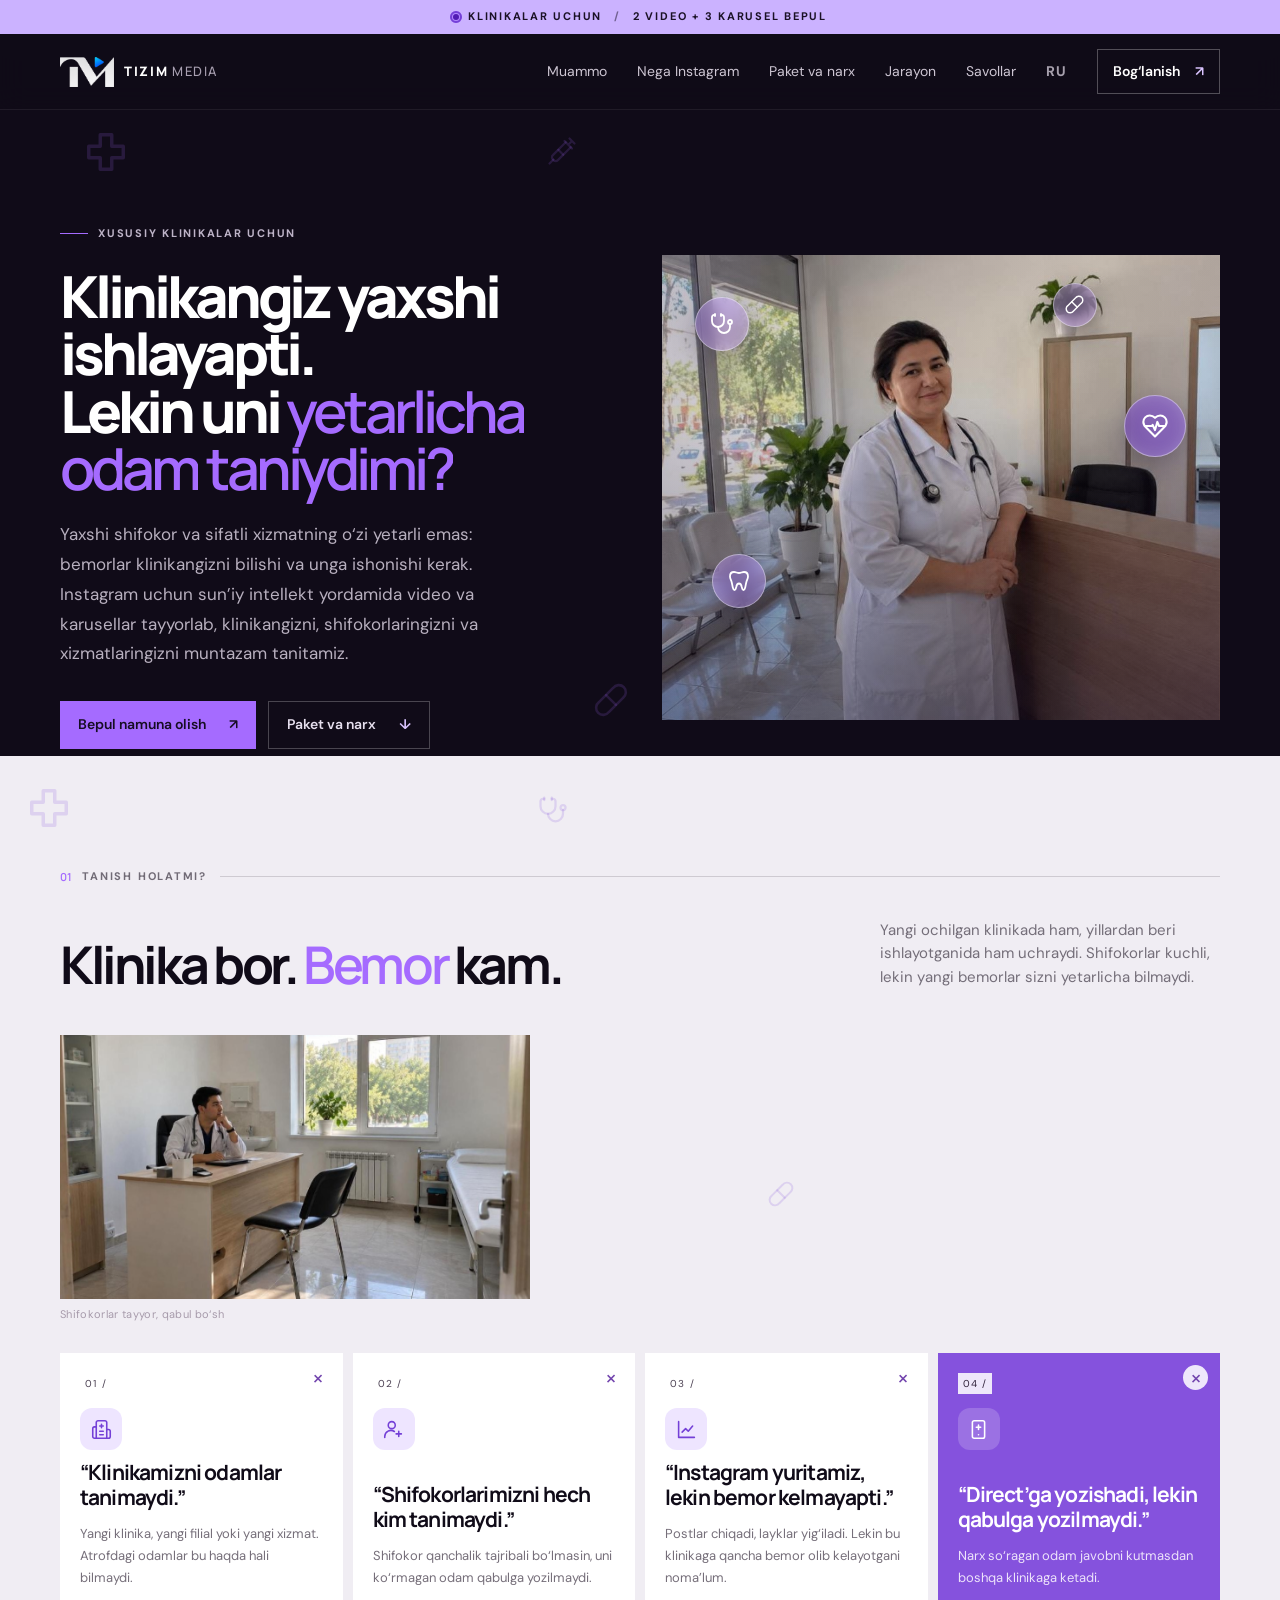
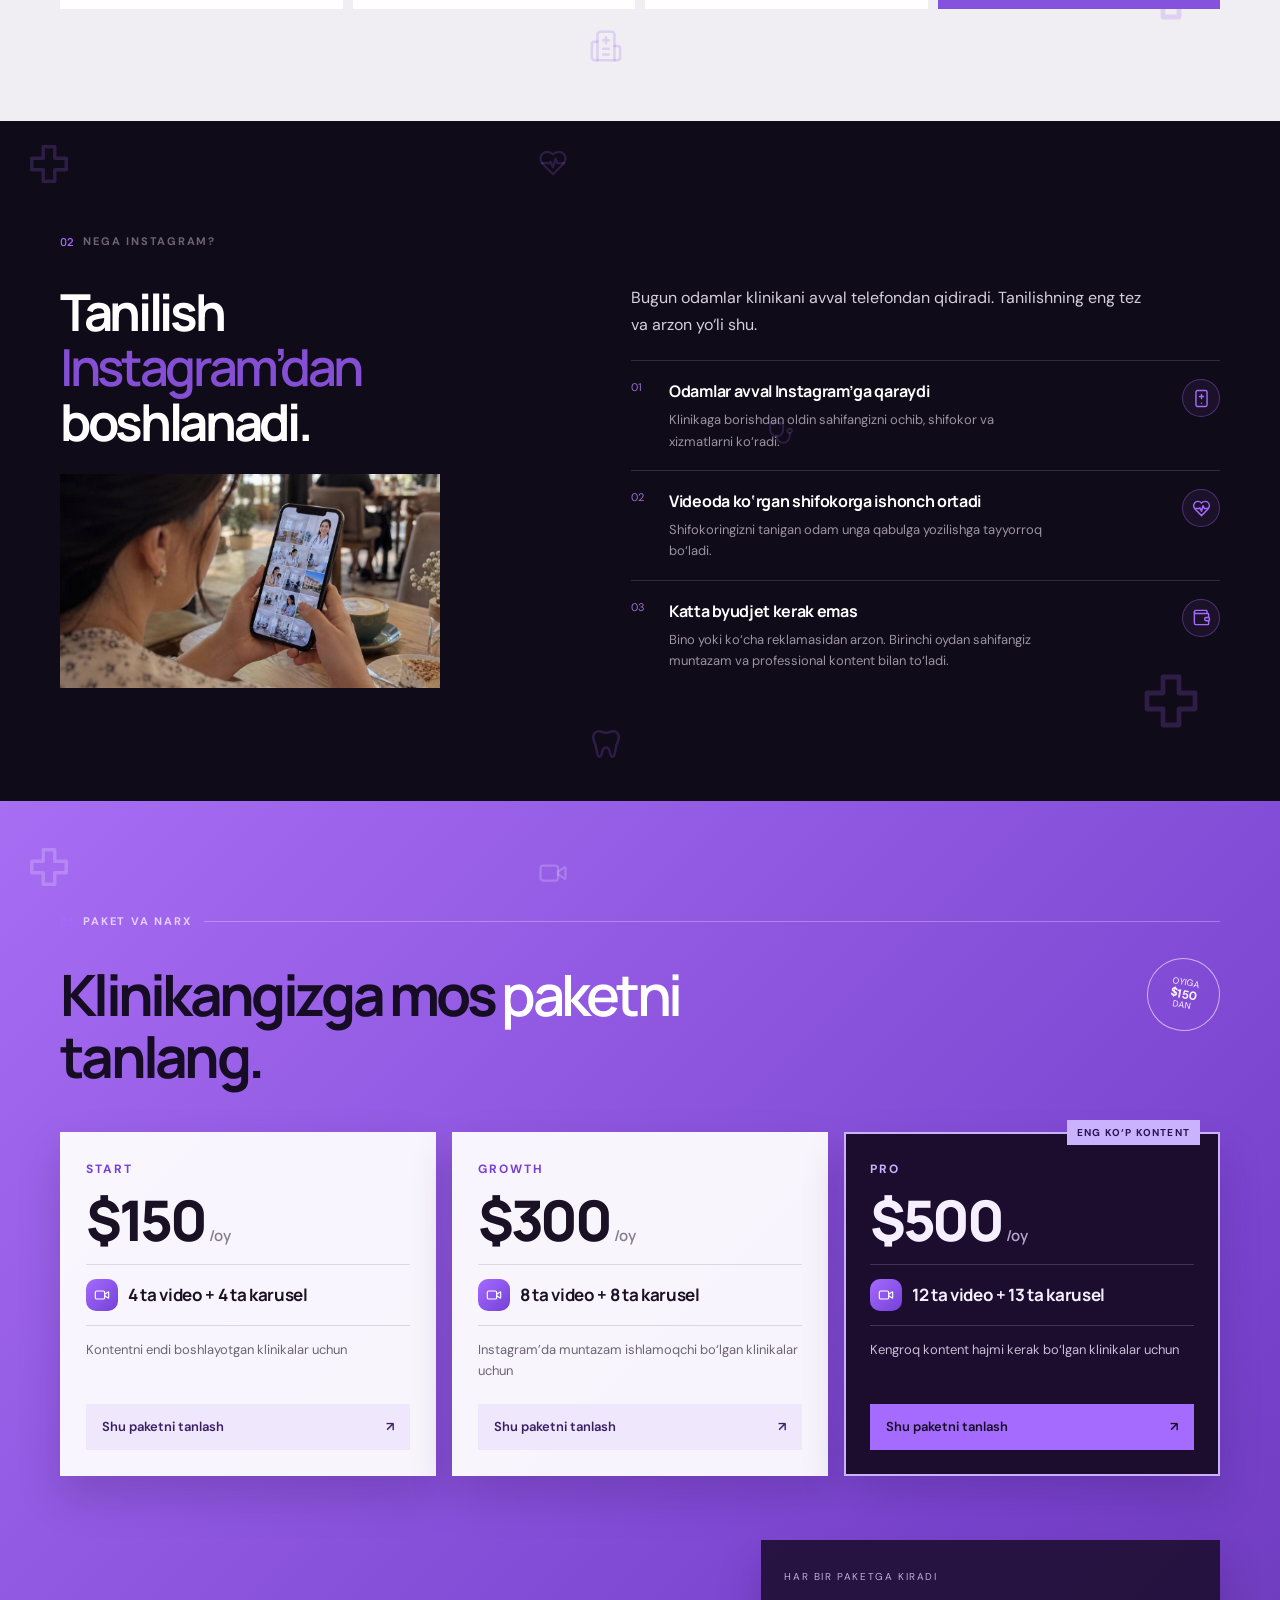
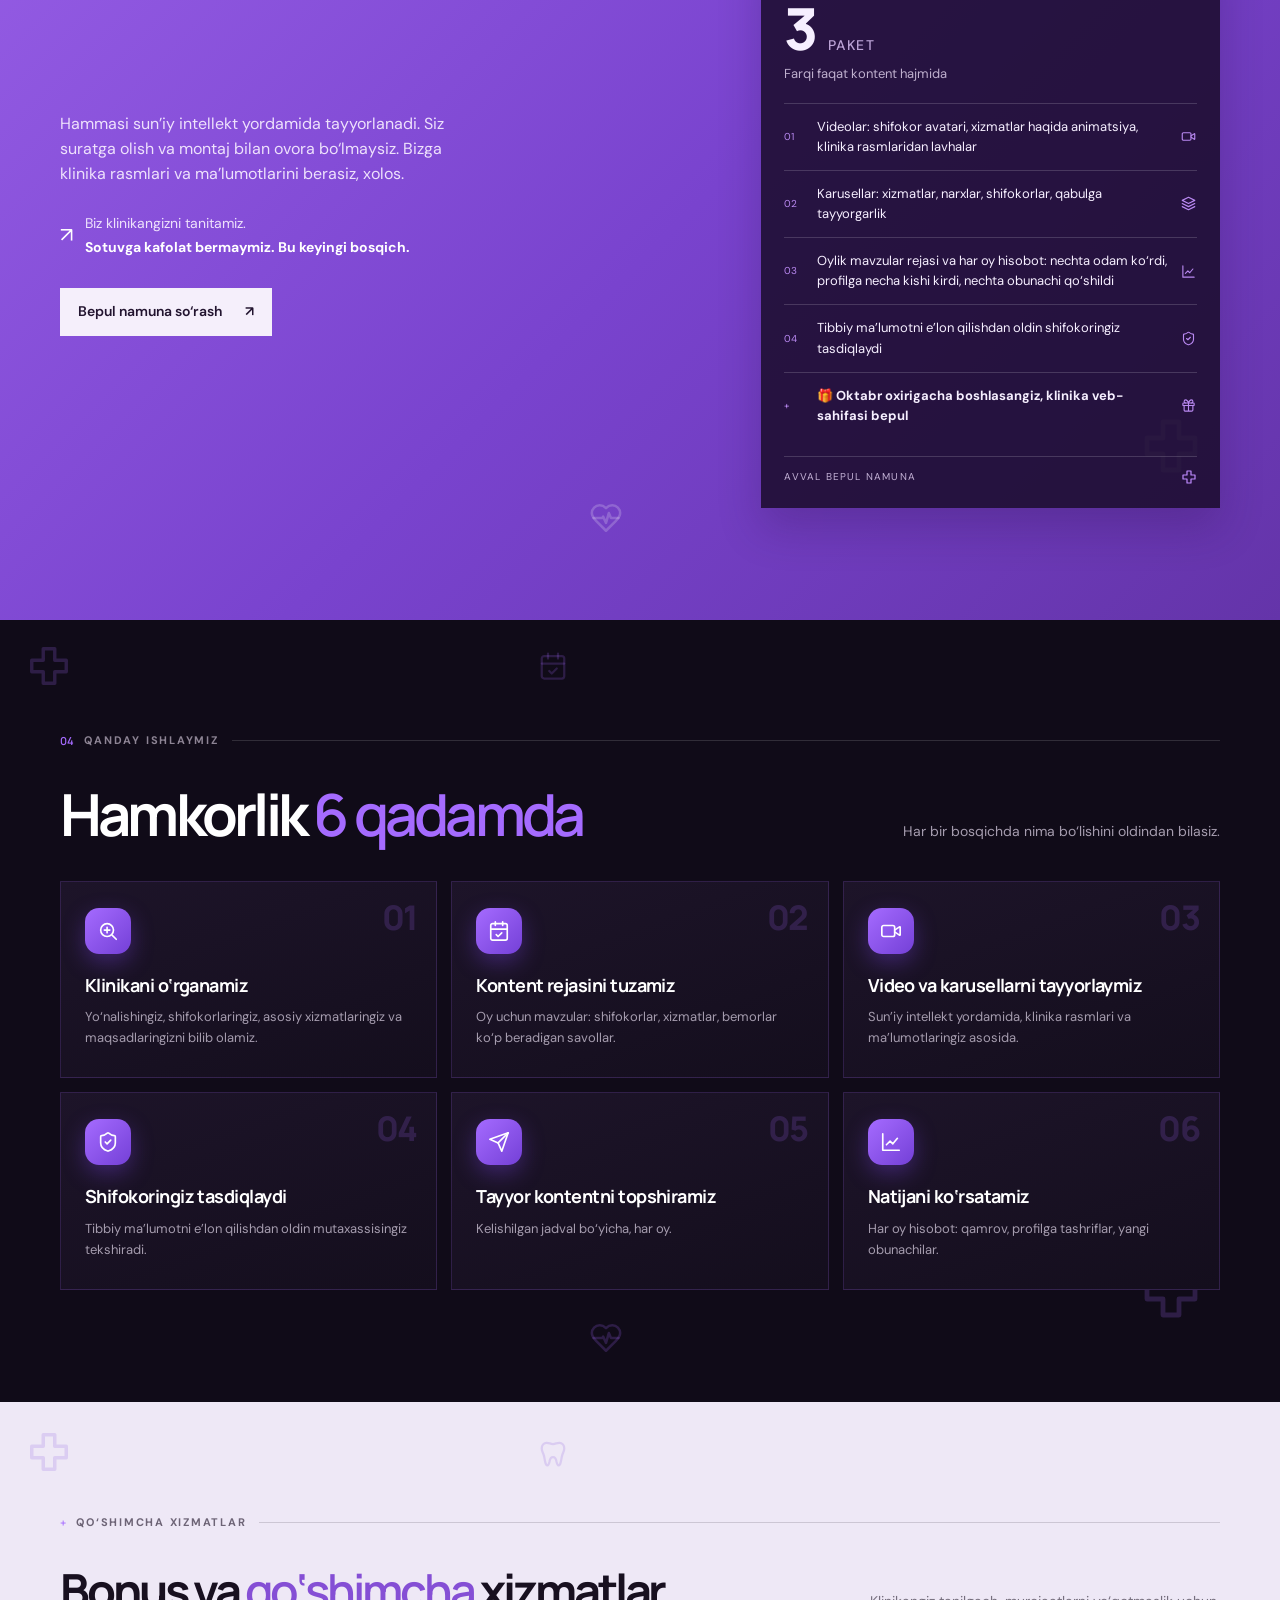
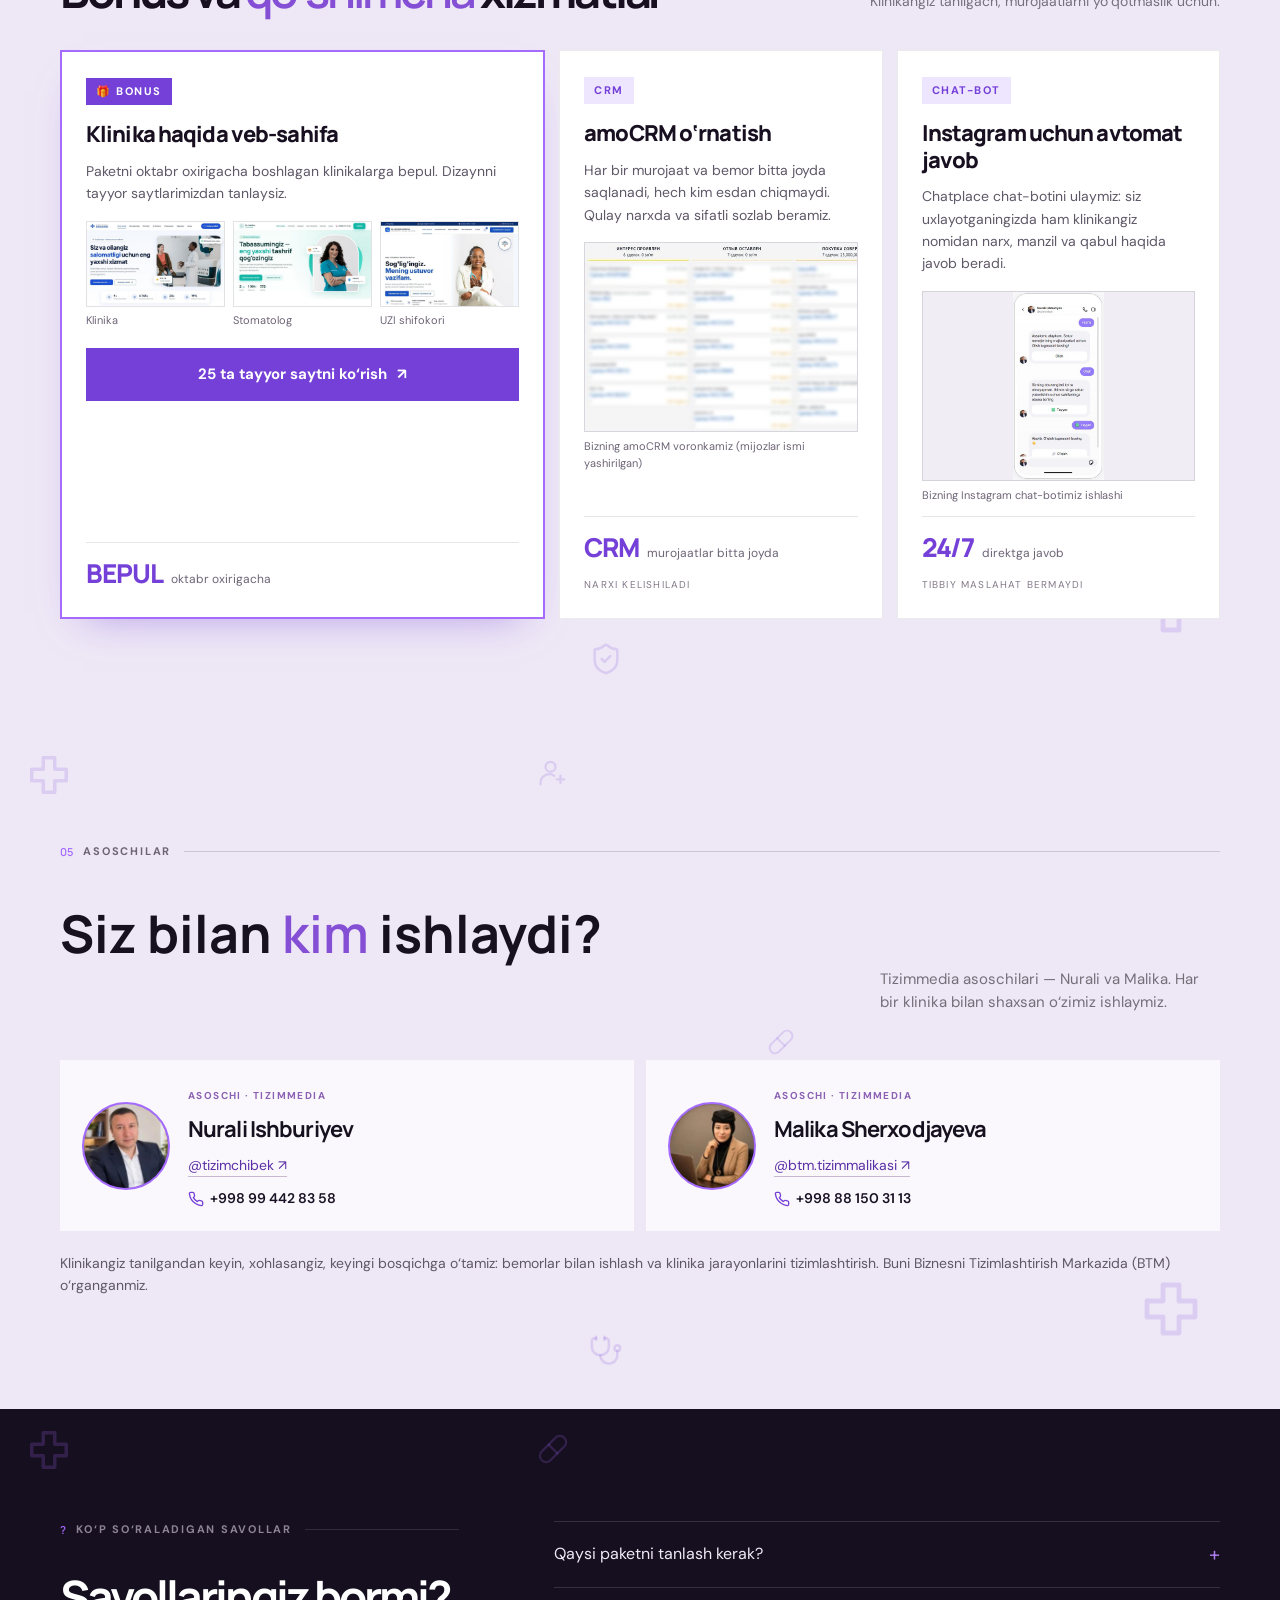
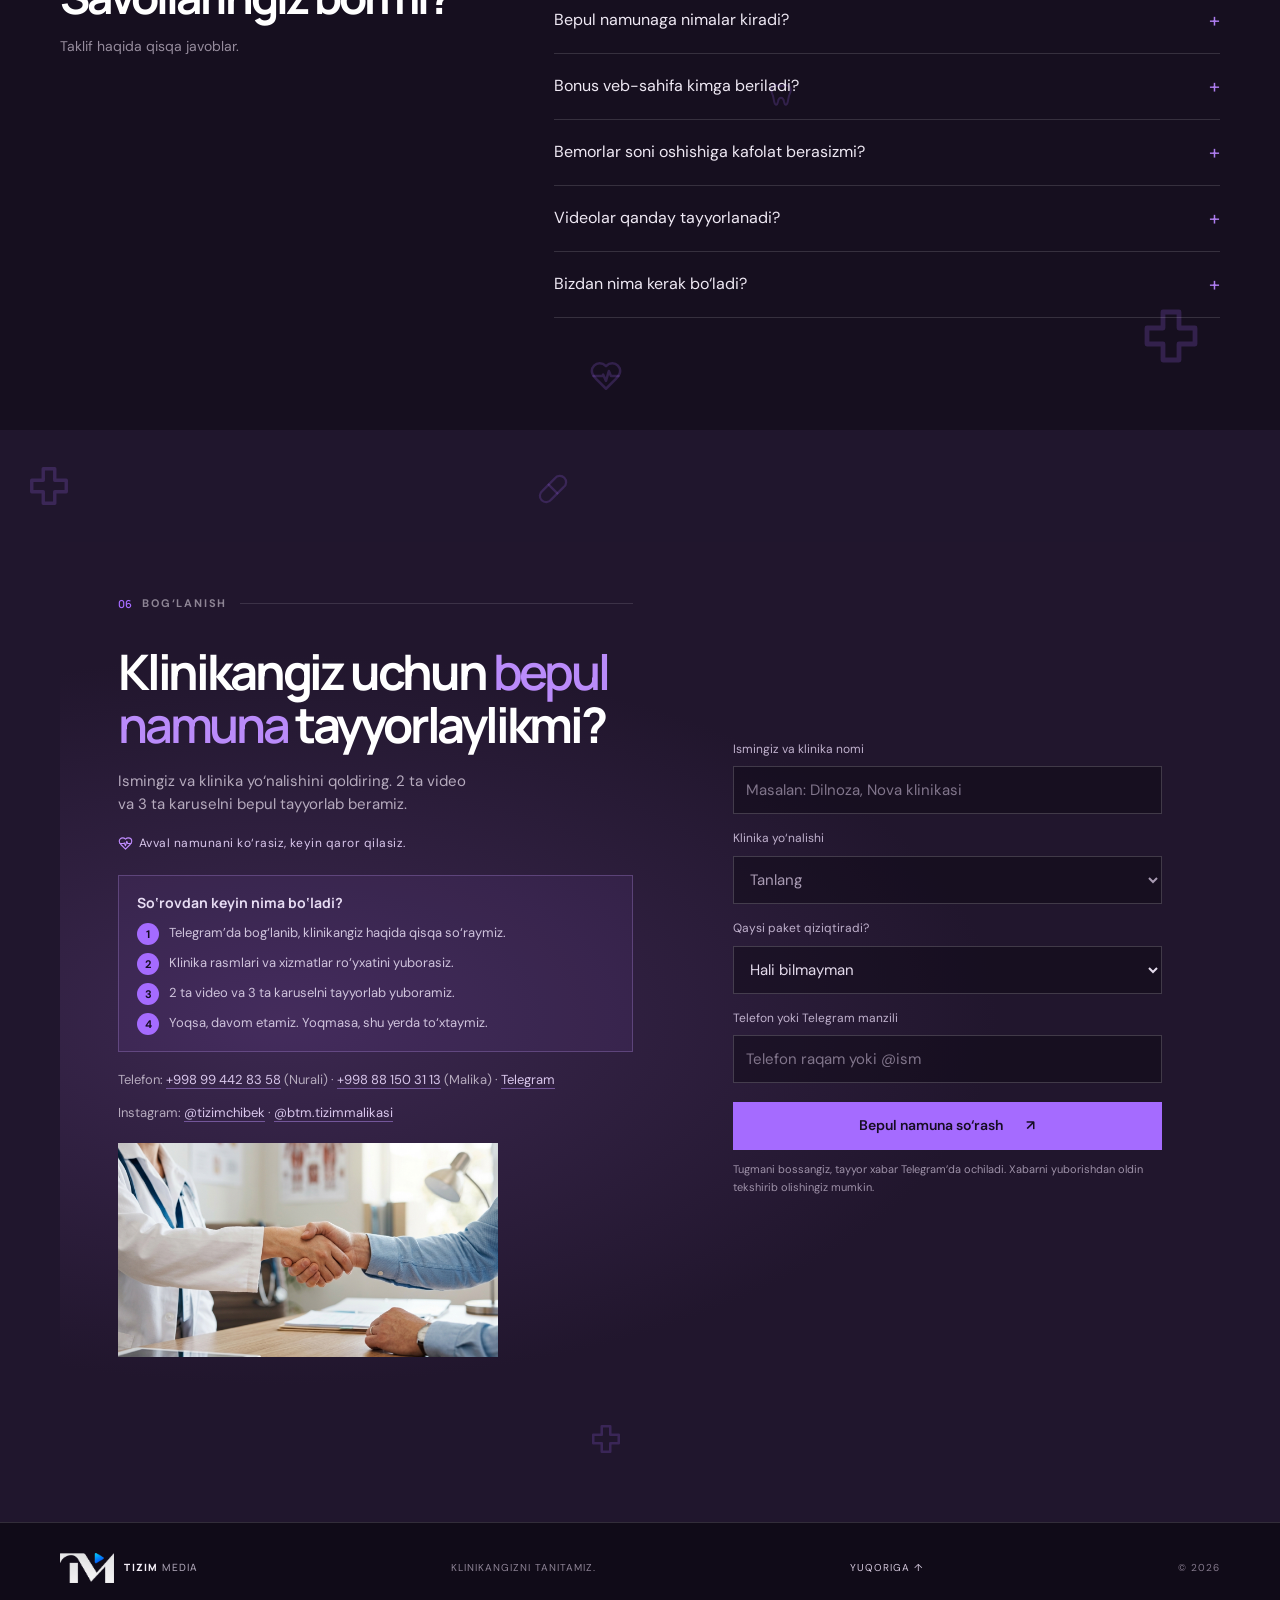
==== commit 17cd88cc: "Asoschilar kartalariga telefon raqamlari, Malikaning to'liq ismi - Nurali: +998 99 442 83 58, Malika" ====
--- a/index.html
+++ b/index.html
@@ -24,9 +24,9 @@
     <link rel="preconnect" href="https://fonts.googleapis.com" />
     <link rel="preconnect" href="https://fonts.gstatic.com" crossorigin />
     <link href="https://fonts.googleapis.com/css2?family=DM+Sans:wght@400;500;600;700&family=Manrope:wght@400;500;600;700;800&display=swap" rel="stylesheet" />
-    <link rel="stylesheet" href="styles.css" />
-    <link rel="stylesheet" href="motion.css" />
-    <script src="app.js" defer></script>
+    <link rel="stylesheet" href="styles.css?v=20261010c" />
+    <link rel="stylesheet" href="motion.css?v=20261010c" />
+    <script src="app.js?v=20261010c" defer></script>
   </head>
   <body>
     <svg class="icon-sprite" width="0" height="0" aria-hidden="true" focusable="false"><defs><symbol id="i-stetho" viewBox="0 0 24 24"><path d="M11 2v2M5 2v2"/><path d="M5 3H4a2 2 0 0 0-2 2v4a6 6 0 0 0 12 0V5a2 2 0 0 0-2-2h-1"/><path d="M8 15a6 6 0 0 0 12 0v-3"/><circle cx="20" cy="10" r="2"/></symbol><symbol id="i-heart" viewBox="0 0 24 24"><path d="M19 14c1.5-1.5 3-3.2 3-5.5A5.5 5.5 0 0 0 16.5 3c-1.8 0-3 .5-4.5 2-1.5-1.5-2.7-2-4.5-2A5.5 5.5 0 0 0 2 8.5c0 2.3 1.5 4 3 5.5l7 7Z"/><path d="M3.2 12h6.3l.5-1 2 4.5 2-7 1.5 3.5h5.3"/></symbol><symbol id="i-tooth" viewBox="0 0 24 24"><path d="M7 3C4.5 3 3 5 3 7.5c0 2 1 3.5 1.5 5 .6 2 .8 4 1.3 6 .3 1.3.8 2.5 1.7 2.5 1.2 0 1.4-1.6 1.7-3 .3-1.6.7-3.5 2.8-3.5s2.5 1.9 2.8 3.5c.3 1.4.5 3 1.7 3 .9 0 1.4-1.2 1.7-2.5.5-2 .7-4 1.3-6 .5-1.5 1.5-3 1.5-5C21 5 19.5 3 17 3c-2 0-3 1-5 1S9 3 7 3Z"/></symbol><symbol id="i-pill" viewBox="0 0 24 24"><path d="m10.5 20.5 10-10a5 5 0 1 0-7-7l-10 10a5 5 0 1 0 7 7Z"/><path d="m8.5 8.5 7 7"/></symbol><symbol id="i-cross" viewBox="0 0 24 24"><path d="M9 3h6v6h6v6h-6v6H9v-6H3V9h6z"/></symbol><symbol id="i-hospital" viewBox="0 0 24 24"><path d="M12 6v4M14 8h-4M14 14h-4M14 18h-4"/><path d="M18 12h2a2 2 0 0 1 2 2v6a2 2 0 0 1-2 2H4a2 2 0 0 1-2-2v-9a2 2 0 0 1 2-2h2"/><path d="M18 22V4a2 2 0 0 0-2-2H8a2 2 0 0 0-2 2v18"/></symbol><symbol id="i-eyeoff" viewBox="0 0 24 24"><path d="M10.7 5.1A10.7 10.7 0 0 1 22 12a13 13 0 0 1-1.7 2.7"/><path d="M14.1 14.2a3 3 0 0 1-4.2-4.2"/><path d="M17.5 17.5A10.7 10.7 0 0 1 2 12a13.2 13.2 0 0 1 4.5-5.5"/><path d="m2 2 20 20"/></symbol><symbol id="i-doctor" viewBox="0 0 24 24"><circle cx="10" cy="7" r="4"/><path d="M2 21v-1a7 7 0 0 1 11-5.7"/><path d="M18 14v6M15 17h6"/></symbol><symbol id="i-phone" viewBox="0 0 24 24"><rect x="5" y="2" width="14" height="20" rx="2"/><path d="M12 18h.01"/><path d="M12 7v5M9.5 9.5h5"/></symbol><symbol id="i-wallet" viewBox="0 0 24 24"><path d="M19 7V4a1 1 0 0 0-1-1H5a2 2 0 0 0 0 4h15a1 1 0 0 1 1 1v4h-3a2 2 0 0 0 0 4h3a1 1 0 0 0 1-1v-2a1 1 0 0 0-1-1"/><path d="M3 5v14a2 2 0 0 0 2 2h15a1 1 0 0 0 1-1v-4"/></symbol><symbol id="i-video" viewBox="0 0 24 24"><path d="m16 13 5.2 3.5a.5.5 0 0 0 .8-.4V7.9a.5.5 0 0 0-.8-.4L16 11"/><rect x="2" y="6" width="14" height="12" rx="2"/></symbol><symbol id="i-layers" viewBox="0 0 24 24"><path d="m12 2 10 5-10 5L2 7z"/><path d="m2 17 10 5 10-5M2 12l10 5 10-5"/></symbol><symbol id="i-chart" viewBox="0 0 24 24"><path d="M3 3v18h18"/><path d="m7 15 4-4 3 3 5-6"/></symbol><symbol id="i-shield" viewBox="0 0 24 24"><path d="M20 13c0 5-3.5 7.5-7.7 8.9a1 1 0 0 1-.6 0C7.5 20.5 4 18 4 13V6a1 1 0 0 1 1-1c2 0 4.5-1.2 6.2-2.7a1.2 1.2 0 0 1 1.6 0C14.5 3.8 17 5 19 5a1 1 0 0 1 1 1z"/><path d="m9 12 2 2 4-4"/></symbol><symbol id="i-gift" viewBox="0 0 24 24"><rect x="3" y="8" width="18" height="4" rx="1"/><path d="M12 8v13M19 12v7a2 2 0 0 1-2 2H7a2 2 0 0 1-2-2v-7"/><path d="M7.5 8a2.5 2.5 0 0 1 0-5C9 3 11 5 12 8c1-3 3-5 4.5-5a2.5 2.5 0 0 1 0 5"/></symbol><symbol id="i-syringe" viewBox="0 0 24 24"><path d="m18 2 4 4M17 7l3-3M14 4l6 6"/><path d="M19 9 8.7 19.3c-1 1-2.5 1-3.4 0l-.6-.6c-1-1-1-2.5 0-3.4L15 5"/><path d="m9 11 4 4M5 19l-3 3"/></symbol><symbol id="i-search" viewBox="0 0 24 24"><circle cx="11" cy="11" r="7"/><path d="m21 21-4.3-4.3"/><path d="M11 8v6M8 11h6"/></symbol><symbol id="i-calendar" viewBox="0 0 24 24"><rect x="3" y="4" width="18" height="18" rx="2"/><path d="M16 2v4M8 2v4M3 10h18"/><path d="m9 16 2 2 4-4"/></symbol><symbol id="i-send" viewBox="0 0 24 24"><path d="M22 2 11 13"/><path d="M22 2 15 22l-4-9-9-4z"/></symbol></defs></svg>
@@ -81,15 +81,15 @@
 
       <section class="team section-pad" id="jamoa"><div class="med-bg" aria-hidden="true"><span><svg class="ico" aria-hidden="true"><use href="#i-cross"/></svg></span><span><svg class="ico" aria-hidden="true"><use href="#i-doctor"/></svg></span><span><svg class="ico" aria-hidden="true"><use href="#i-cross"/></svg></span><span><svg class="ico" aria-hidden="true"><use href="#i-stetho"/></svg></span><span><svg class="ico" aria-hidden="true"><use href="#i-pill"/></svg></span></div><div class="section-wrap"><div class="section-kicker"><span>05</span> ASOSCHILAR <i></i></div><div class="problem-head"><h2>Siz bilan <em>kim</em> ishlaydi?</h2><p>Tizimmedia asoschilari — Nurali va Malika. Har bir klinika bilan shaxsan o‘zimiz ishlaymiz.</p></div>
         <div class="team-grid">
-          <article class="team-card"><span class="team-avatar"><img src="./nurali.jpg" alt="Nurali Ishburiyev" loading="lazy" /></span><div><span class="team-role">ASOSCHI · TIZIMMEDIA</span><h3>Nurali Ishburiyev</h3><a class="team-link" href="https://www.instagram.com/tizimchibek/" target="_blank" rel="noopener noreferrer">@tizimchibek <span>↗</span></a></div></article>
-          <article class="team-card"><span class="team-avatar"><img src="./malika.jpg" alt="Malika" loading="lazy" /></span><div><span class="team-role">ASOSCHI · TIZIMMEDIA</span><h3>Malika</h3><a class="team-link" href="https://www.instagram.com/btm.tizimmalikasi/" target="_blank" rel="noopener noreferrer">@btm.tizimmalikasi <span>↗</span></a></div></article>
+          <article class="team-card"><span class="team-avatar"><img src="./nurali.jpg" alt="Nurali Ishburiyev" loading="lazy" /></span><div><span class="team-role">ASOSCHI · TIZIMMEDIA</span><h3>Nurali Ishburiyev</h3><a class="team-link" href="https://www.instagram.com/tizimchibek/" target="_blank" rel="noopener noreferrer">@tizimchibek <span>↗</span></a><a class="team-phone" href="tel:+998994428358">+998 99 442 83 58</a></div></article>
+          <article class="team-card"><span class="team-avatar"><img src="./malika.jpg" alt="Malika Sherxodjayeva" loading="lazy" /></span><div><span class="team-role">ASOSCHI · TIZIMMEDIA</span><h3>Malika Sherxodjayeva</h3><a class="team-link" href="https://www.instagram.com/btm.tizimmalikasi/" target="_blank" rel="noopener noreferrer">@btm.tizimmalikasi <span>↗</span></a><a class="team-phone" href="tel:+998881503113">+998 88 150 31 13</a></div></article>
         </div>
         <p class="team-note">Klinikangiz tanilgandan keyin, xohlasangiz, keyingi bosqichga o‘tamiz: bemorlar bilan ishlash va klinika jarayonlarini tizimlashtirish. Buni Biznesni Tizimlashtirish Markazida (BTM) o‘rganganmiz.</p>
       </div></section>
 
       <section class="faq section-pad" id="savollar"><div class="med-bg" aria-hidden="true"><span><svg class="ico" aria-hidden="true"><use href="#i-cross"/></svg></span><span><svg class="ico" aria-hidden="true"><use href="#i-pill"/></svg></span><span><svg class="ico" aria-hidden="true"><use href="#i-cross"/></svg></span><span><svg class="ico" aria-hidden="true"><use href="#i-heart"/></svg></span><span><svg class="ico" aria-hidden="true"><use href="#i-tooth"/></svg></span></div><div class="section-wrap faq-layout"><div><div class="section-kicker"><span>?</span> KO‘P SO‘RALADIGAN SAVOLLAR <i></i></div><h2>Savollaringiz bormi?</h2><p class="faq-intro">Taklif haqida qisqa javoblar.</p></div><div class="faq-list"><details><summary>Qaysi paketni tanlash kerak?<span>+</span></summary><p>Kontentni endi boshlayotgan bo‘lsangiz, Start yetarli. Instagram’da muntazam chiqmoqchi bo‘lsangiz, Growth. Bir nechta shifokor va xizmat yo‘nalishini yoritish kerak bo‘lsa, Pro. Avval bepul namunani ko‘rib, keyin tanlashingiz mumkin.</p></details><details><summary>Bepul namunaga nimalar kiradi?<span>+</span></summary><p>Klinikangizga mos 2 ta video va 3 ta karusel tayyorlaymiz. Yoqsa davom etamiz, yoqmasa shu yerda to‘xtaymiz. Davom etish shart emas.</p></details><details><summary>Bonus veb-sahifa kimga beriladi?<span>+</span></summary><p>Oylik paketni oktabr oxirigacha boshlagan klinikalarga. Dizaynni web.tizimchibek.uz dagi tayyor saytlardan tanlaysiz, biz uni klinikangiz ma’lumotlari bilan to‘ldiramiz.</p></details><details><summary>Bemorlar soni oshishiga kafolat berasizmi?<span>+</span></summary><p>Yo‘q. Bizning vazifamiz: klinikangizni tanitish, Instagram sahifangizni to‘liq va ishonchli qilish. Bemorlar oqimini tizimlashtirish alohida bosqich.</p></details><details><summary>Videolar qanday tayyorlanadi?<span>+</span></summary><p>Sun’iy intellekt yordamida. Shifokoringiz roziligi bilan uning AI-avatarini yasaymiz yoki xizmatlar haqida animatsion videolar va klinika rasmlaridan lavhalar tayyorlaymiz. Mavjud bo‘lmagan shifokor yoki bemorni ko‘rsatmaymiz.</p></details><details><summary>Bizdan nima kerak bo‘ladi?<span>+</span></summary><p>Klinika va shifokorlar rasmlari, xizmatlar va narxlar ro‘yxati, hamda tibbiy ma’lumotni tasdiqlab beradigan mutaxassis.</p></details></div></div></section>
 
-      <section class="contact section-pad" id="aloqa"><div class="med-bg" aria-hidden="true"><span><svg class="ico" aria-hidden="true"><use href="#i-cross"/></svg></span><span><svg class="ico" aria-hidden="true"><use href="#i-pill"/></svg></span><span><svg class="ico" aria-hidden="true"><use href="#i-heart"/></svg></span><span><svg class="ico" aria-hidden="true"><use href="#i-cross"/></svg></span><span><svg class="ico" aria-hidden="true"><use href="#i-syringe"/></svg></span></div><div class="section-wrap contact-panel"><div class="contact-copy"><div class="section-kicker"><span>06</span> BOG‘LANISH <i></i></div><h2>Klinikangiz uchun <em>bepul namuna</em> tayyorlaylikmi?</h2><p>Ismingiz va klinika yo‘nalishini qoldiring. 2 ta video va 3 ta karuselni bepul tayyorlab beramiz.</p><div class="contact-note"><span class="beat"><svg class="ico" aria-hidden="true"><use href="#i-heart"/></svg></span> Avval namunani ko‘rasiz, keyin qaror qilasiz.</div><div class="after-request"><b>So‘rovdan keyin nima bo‘ladi?</b><ol><li>Telegram’da bog‘lanib, klinikangiz haqida qisqa so‘raymiz.</li><li>Klinika rasmlari va xizmatlar ro‘yxatini yuborasiz.</li><li>2 ta video va 3 ta karuselni tayyorlab yuboramiz.</li><li>Yoqsa, davom etamiz. Yoqmasa, shu yerda to‘xtaymiz.</li></ol></div><div class="contact-social">Telefon: <a href="tel:+998994428358">+998 99 442 83 58</a> · <a href="https://t.me/+998994428358" target="_blank" rel="noopener noreferrer">Telegram</a></div><div class="contact-social">Instagram: <a href="https://www.instagram.com/tizimchibek/" target="_blank" rel="noopener noreferrer">@tizimchibek</a> · <a href="https://www.instagram.com/btm.tizimmalikasi/" target="_blank" rel="noopener noreferrer">@btm.tizimmalikasi</a></div></div><form class="lead-form" id="lead-form"><label for="clinic-name">Ismingiz va klinika nomi</label><input id="clinic-name" name="name" autocomplete="name" placeholder="Masalan: Dilnoza, Nova klinikasi" required /><label for="clinic-focus">Klinika yo‘nalishi</label><select id="clinic-focus" name="focus" required><option value="" disabled selected>Tanlang</option><option>Tish klinikasi</option><option>Tahlil va tekshiruv markazi</option><option>Ko‘p xizmatli klinika</option><option>Go‘zallik klinikasi</option><option>Boshqa</option></select><label for="clinic-package">Qaysi paket qiziqtiradi?</label><select id="clinic-package" name="package"><option value="">Hali bilmayman</option><option value="Start">Start — $150/oy</option><option value="Growth">Growth — $300/oy</option><option value="Pro">Pro — $500/oy</option></select><label for="clinic-contact">Telefon yoki Telegram manzili</label><input id="clinic-contact" name="contact" placeholder="Telefon raqam yoki @ism" required /><button class="button button-primary form-submit" type="submit">Bepul namuna so‘rash <span>↗</span></button><p class="form-privacy" id="form-privacy">Tugmani bossangiz, tayyor xabar Telegram’da ochiladi. Xabarni yuborishdan oldin tekshirib olishingiz mumkin.</p><div class="form-status" id="form-status" role="status" aria-live="polite"></div></form></div></section>
+      <section class="contact section-pad" id="aloqa"><div class="med-bg" aria-hidden="true"><span><svg class="ico" aria-hidden="true"><use href="#i-cross"/></svg></span><span><svg class="ico" aria-hidden="true"><use href="#i-pill"/></svg></span><span><svg class="ico" aria-hidden="true"><use href="#i-heart"/></svg></span><span><svg class="ico" aria-hidden="true"><use href="#i-cross"/></svg></span><span><svg class="ico" aria-hidden="true"><use href="#i-syringe"/></svg></span></div><div class="section-wrap contact-panel"><div class="contact-copy"><div class="section-kicker"><span>06</span> BOG‘LANISH <i></i></div><h2>Klinikangiz uchun <em>bepul namuna</em> tayyorlaylikmi?</h2><p>Ismingiz va klinika yo‘nalishini qoldiring. 2 ta video va 3 ta karuselni bepul tayyorlab beramiz.</p><div class="contact-note"><span class="beat"><svg class="ico" aria-hidden="true"><use href="#i-heart"/></svg></span> Avval namunani ko‘rasiz, keyin qaror qilasiz.</div><div class="after-request"><b>So‘rovdan keyin nima bo‘ladi?</b><ol><li>Telegram’da bog‘lanib, klinikangiz haqida qisqa so‘raymiz.</li><li>Klinika rasmlari va xizmatlar ro‘yxatini yuborasiz.</li><li>2 ta video va 3 ta karuselni tayyorlab yuboramiz.</li><li>Yoqsa, davom etamiz. Yoqmasa, shu yerda to‘xtaymiz.</li></ol></div><div class="contact-social">Telefon: <a href="tel:+998994428358">+998 99 442 83 58</a> (Nurali) · <a href="tel:+998881503113">+998 88 150 31 13</a> (Malika) · <a href="https://t.me/+998994428358" target="_blank" rel="noopener noreferrer">Telegram</a></div><div class="contact-social">Instagram: <a href="https://www.instagram.com/tizimchibek/" target="_blank" rel="noopener noreferrer">@tizimchibek</a> · <a href="https://www.instagram.com/btm.tizimmalikasi/" target="_blank" rel="noopener noreferrer">@btm.tizimmalikasi</a></div></div><form class="lead-form" id="lead-form"><label for="clinic-name">Ismingiz va klinika nomi</label><input id="clinic-name" name="name" autocomplete="name" placeholder="Masalan: Dilnoza, Nova klinikasi" required /><label for="clinic-focus">Klinika yo‘nalishi</label><select id="clinic-focus" name="focus" required><option value="" disabled selected>Tanlang</option><option>Tish klinikasi</option><option>Tahlil va tekshiruv markazi</option><option>Ko‘p xizmatli klinika</option><option>Go‘zallik klinikasi</option><option>Boshqa</option></select><label for="clinic-package">Qaysi paket qiziqtiradi?</label><select id="clinic-package" name="package"><option value="">Hali bilmayman</option><option value="Start">Start — $150/oy</option><option value="Growth">Growth — $300/oy</option><option value="Pro">Pro — $500/oy</option></select><label for="clinic-contact">Telefon yoki Telegram manzili</label><input id="clinic-contact" name="contact" placeholder="Telefon raqam yoki @ism" required /><button class="button button-primary form-submit" type="submit">Bepul namuna so‘rash <span>↗</span></button><p class="form-privacy" id="form-privacy">Tugmani bossangiz, tayyor xabar Telegram’da ochiladi. Xabarni yuborishdan oldin tekshirib olishingiz mumkin.</p><div class="form-status" id="form-status" role="status" aria-live="polite"></div></form></div></section>
     </main>
     <footer class="site-footer"><a class="brand" href="#top"><span class="brand-mark"><img src="./logo-mark.png" alt="Tizimmedia logotipi" /></span><span>TIZIM<span class="brand-light">MEDIA</span></span></a><p>KLINIKANGIZNI TANITAMIZ.</p><a class="footer-up" href="#top">YUQORIGA ↑</a><span class="footer-year">© 2026</span></footer>  </body>
 </html>
--- a/styles.css
+++ b/styles.css
@@ -79,3 +79,6 @@
 .tariff-head .offer-sticker{right:0;top:-6px}
 .offer-copy>p:first-child{margin-top:0}
 @media(max-width:900px){.tariff-head .offer-sticker{right:0;top:-40px}}
+.team-phone{display:flex;align-items:center;gap:6px;width:max-content;margin-top:10px;font-size:14px;font-weight:600;color:#1a1125}
+.team-phone::before{content:"";width:16px;height:16px;background:#7440d7;-webkit-mask:url("data:image/svg+xml,%3Csvg xmlns='http://www.w3.org/2000/svg' viewBox='0 0 24 24' fill='none' stroke='black' stroke-width='2' stroke-linecap='round' stroke-linejoin='round'%3E%3Cpath d='M22 16.9v3a2 2 0 0 1-2.2 2 19.8 19.8 0 0 1-8.6-3.1 19.5 19.5 0 0 1-6-6A19.8 19.8 0 0 1 2.1 4.2 2 2 0 0 1 4.1 2h3a2 2 0 0 1 2 1.7c.1 1 .4 1.9.7 2.8a2 2 0 0 1-.5 2.1L8 9.9a16 16 0 0 0 6 6l1.3-1.3a2 2 0 0 1 2.1-.4c.9.3 1.8.6 2.8.7a2 2 0 0 1 1.7 2z'/%3E%3C/svg%3E") center/contain no-repeat;mask:url("data:image/svg+xml,%3Csvg xmlns='http://www.w3.org/2000/svg' viewBox='0 0 24 24' fill='none' stroke='black' stroke-width='2' stroke-linecap='round' stroke-linejoin='round'%3E%3Cpath d='M22 16.9v3a2 2 0 0 1-2.2 2 19.8 19.8 0 0 1-8.6-3.1 19.5 19.5 0 0 1-6-6A19.8 19.8 0 0 1 2.1 4.2 2 2 0 0 1 4.1 2h3a2 2 0 0 1 2 1.7c.1 1 .4 1.9.7 2.8a2 2 0 0 1-.5 2.1L8 9.9a16 16 0 0 0 6 6l1.3-1.3a2 2 0 0 1 2.1-.4c.9.3 1.8.6 2.8.7a2 2 0 0 1 1.7 2z'/%3E%3C/svg%3E") center/contain no-repeat}
+.team-phone:hover{color:#7440d7}
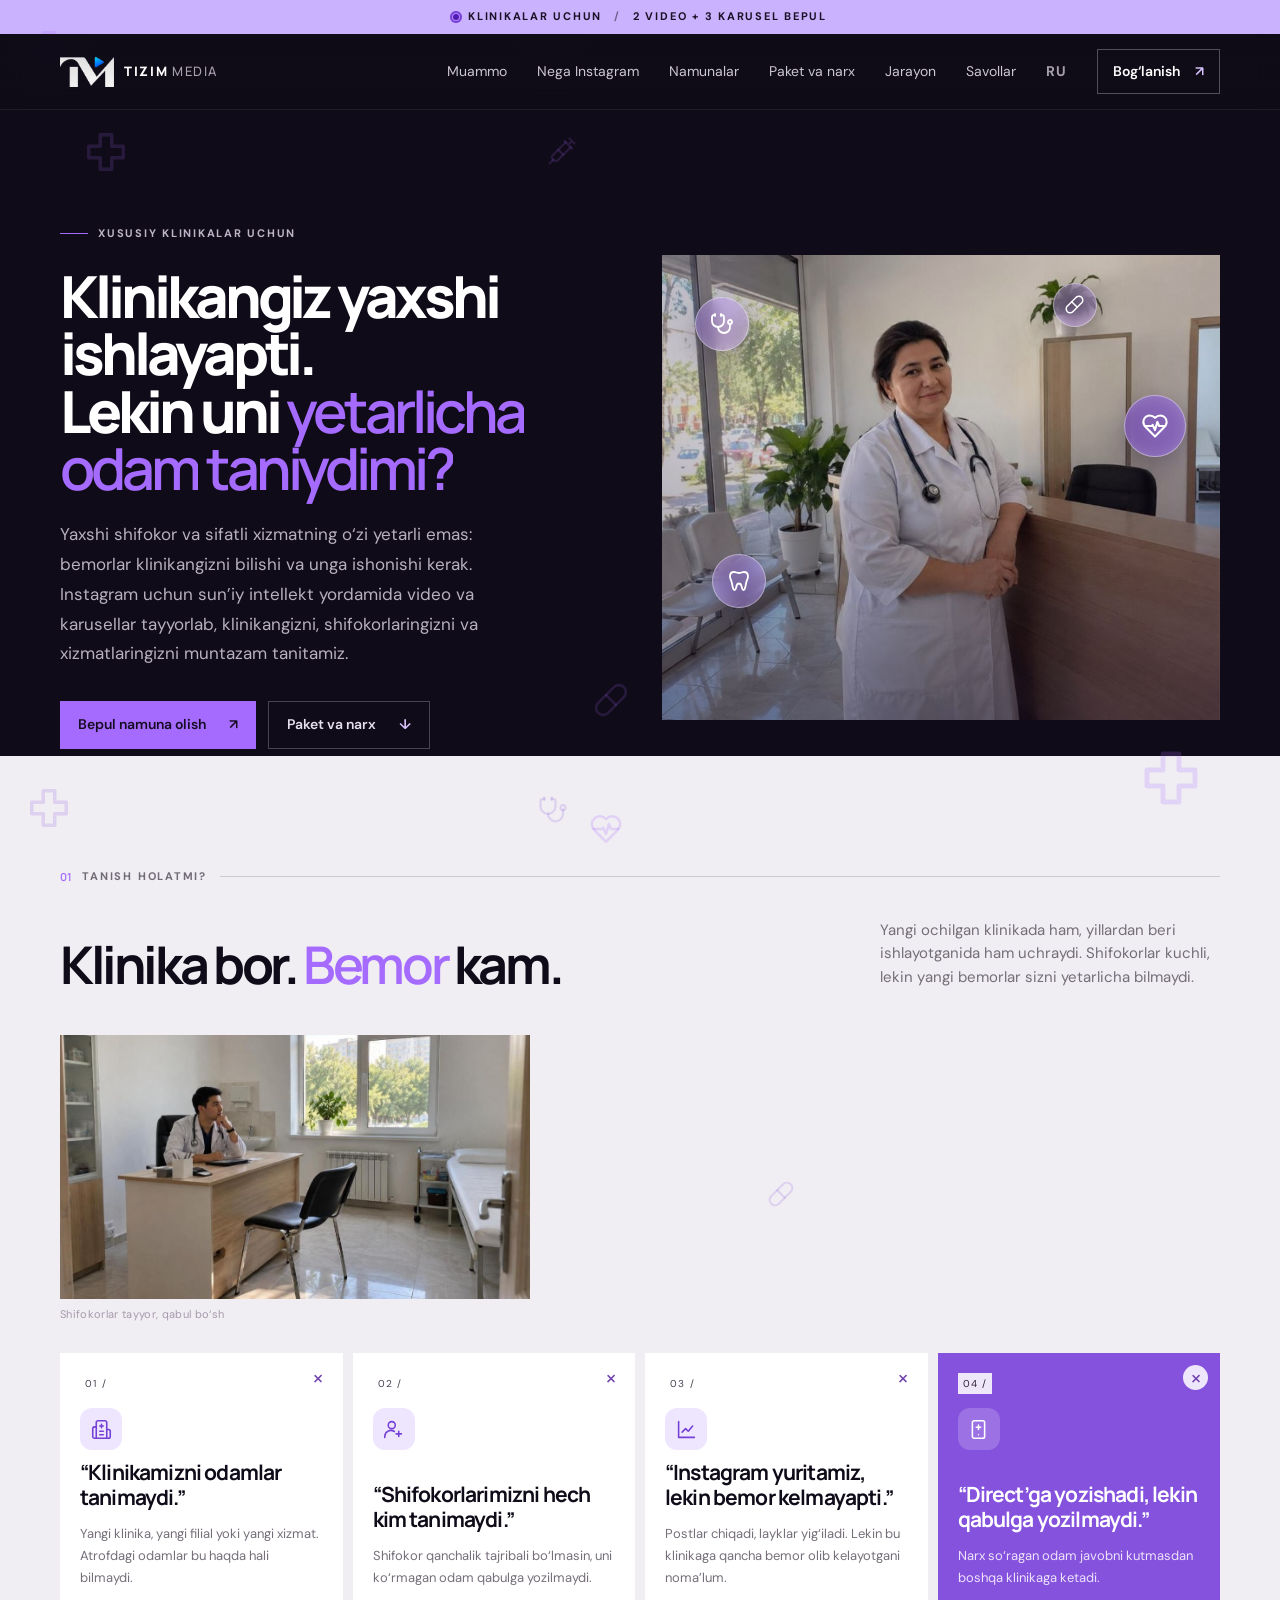
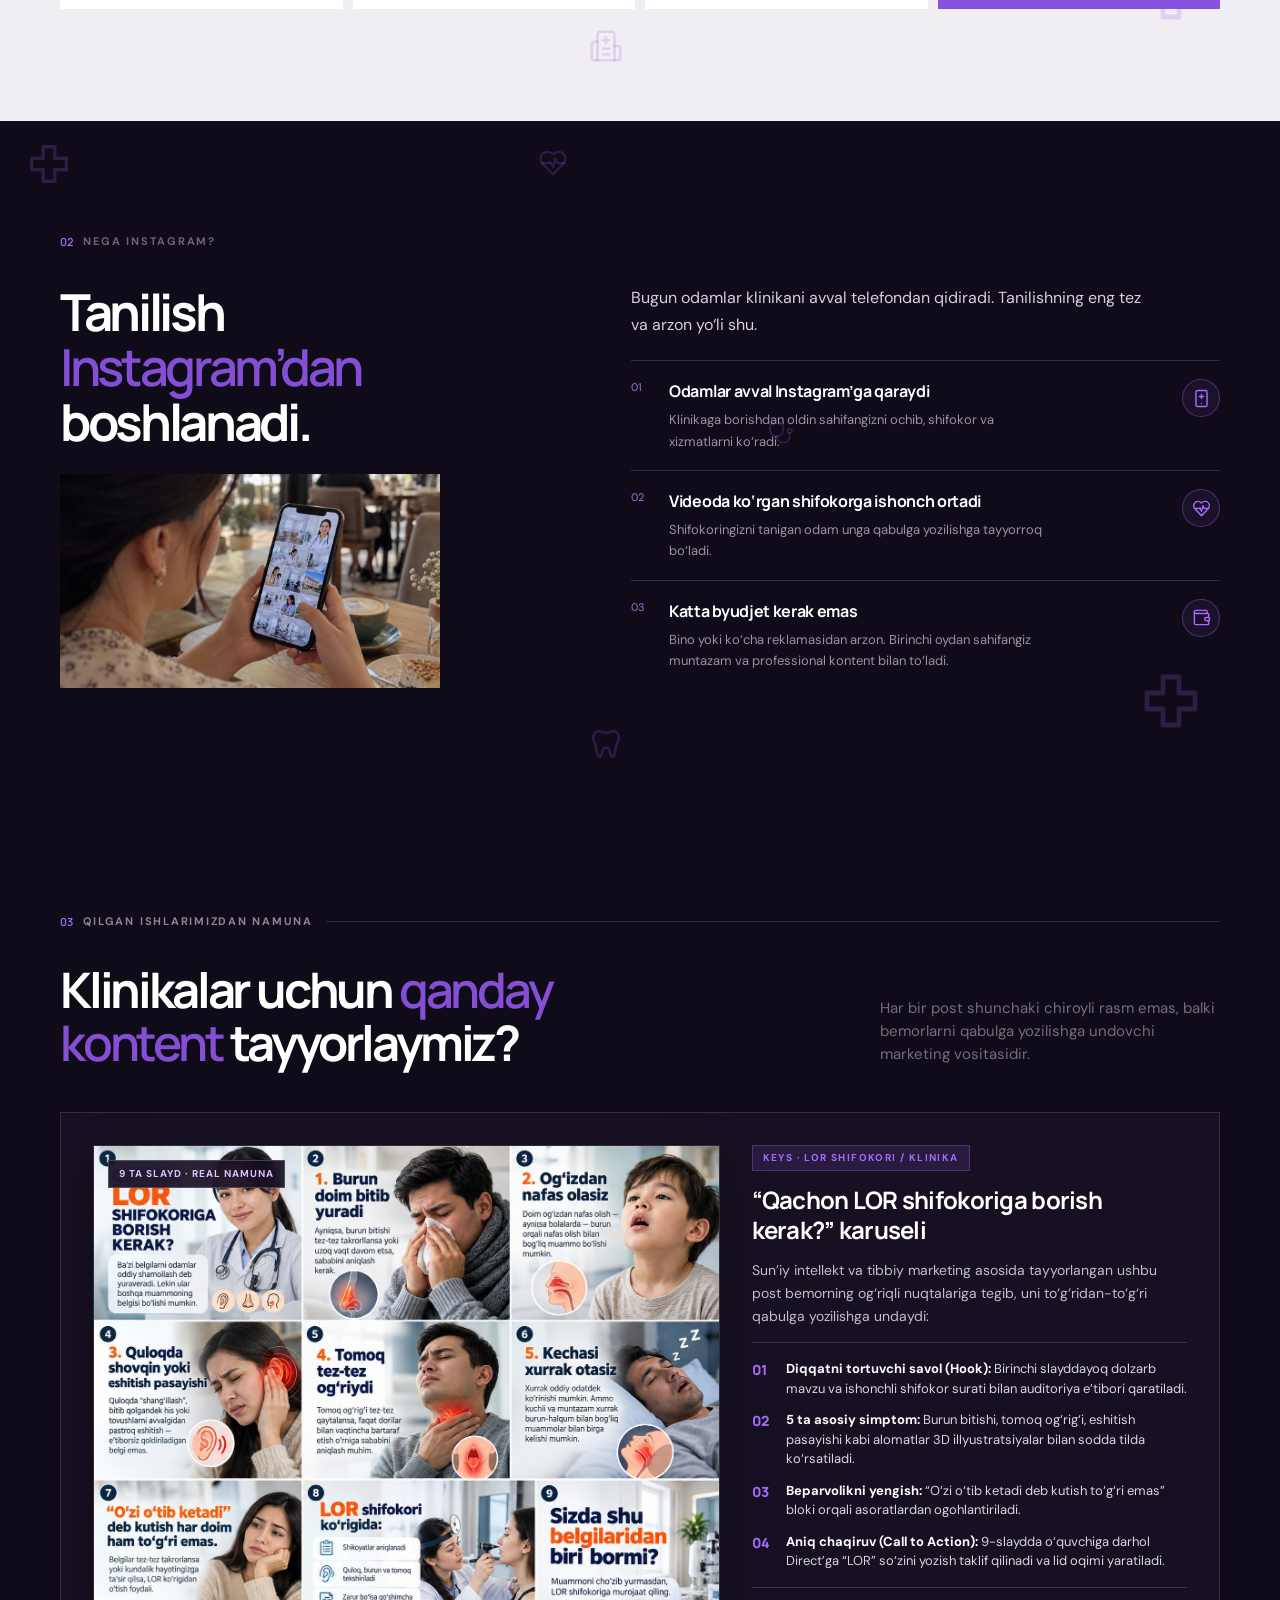
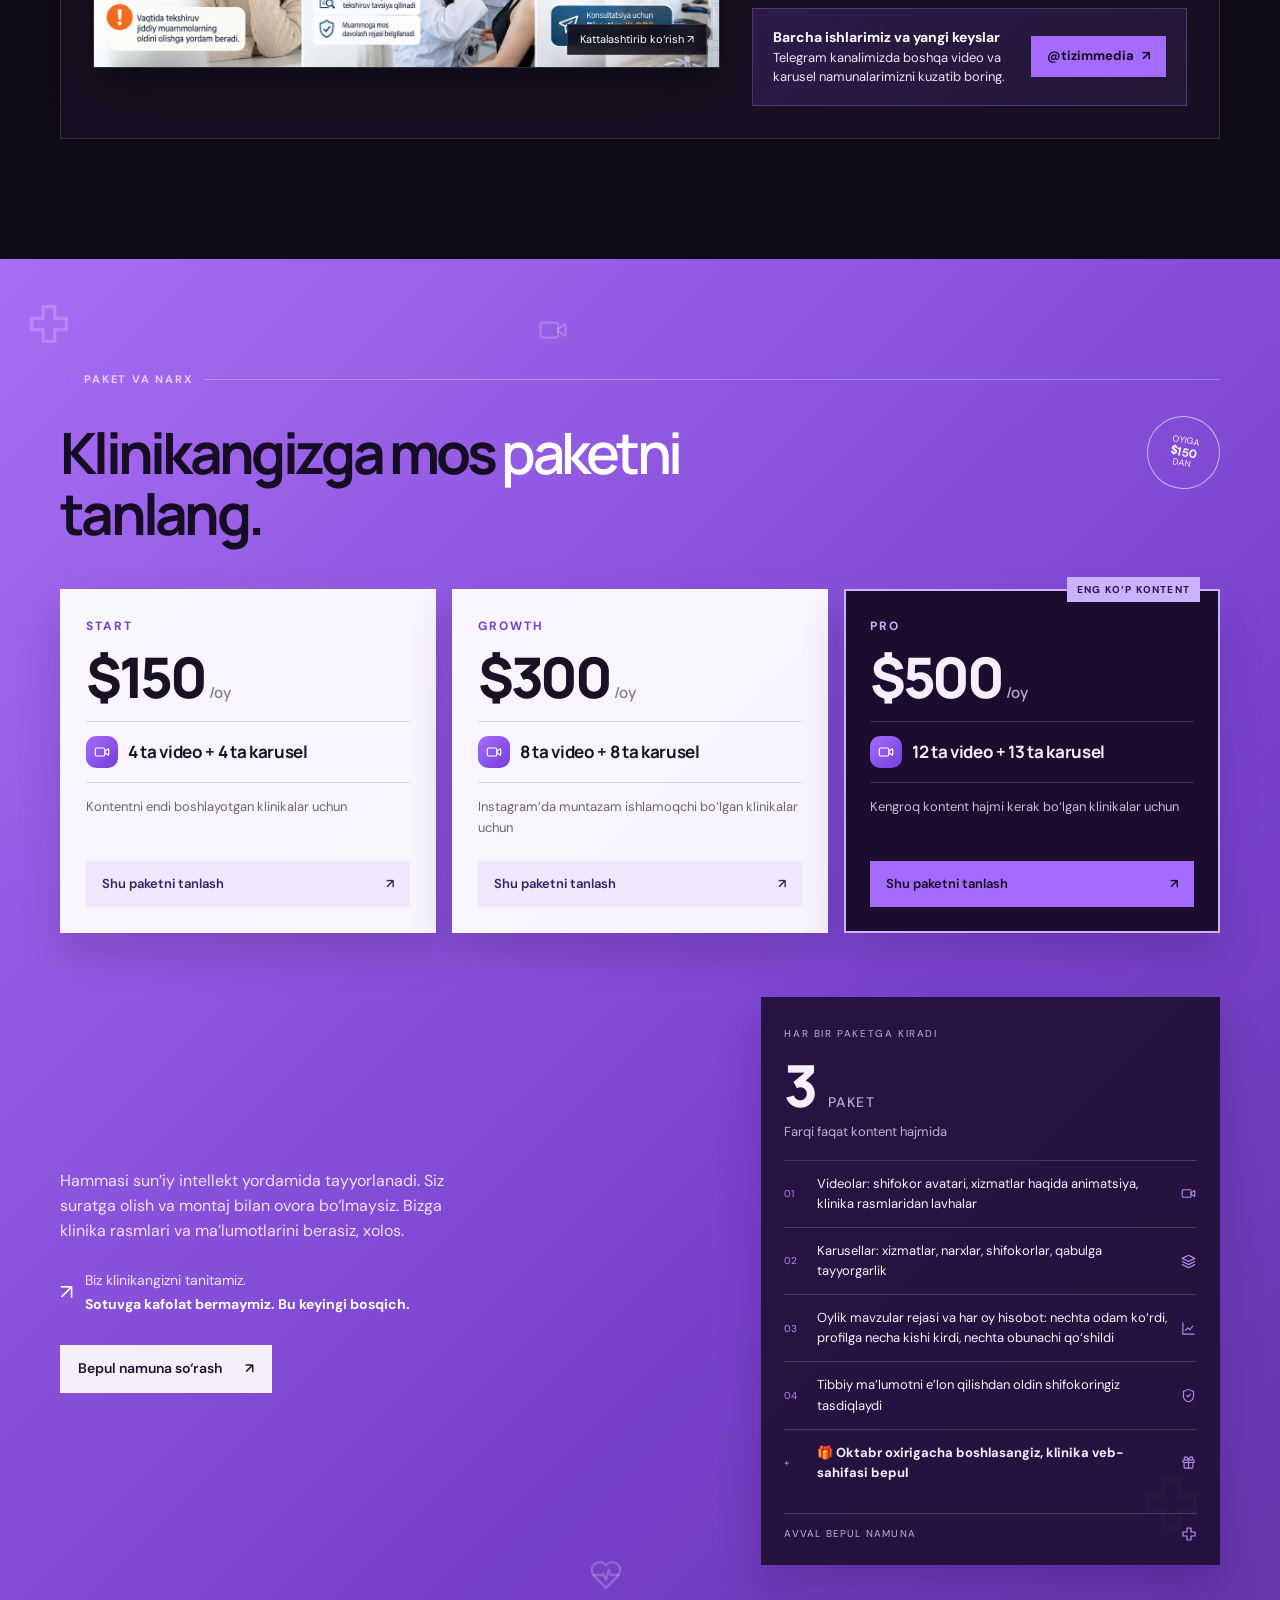
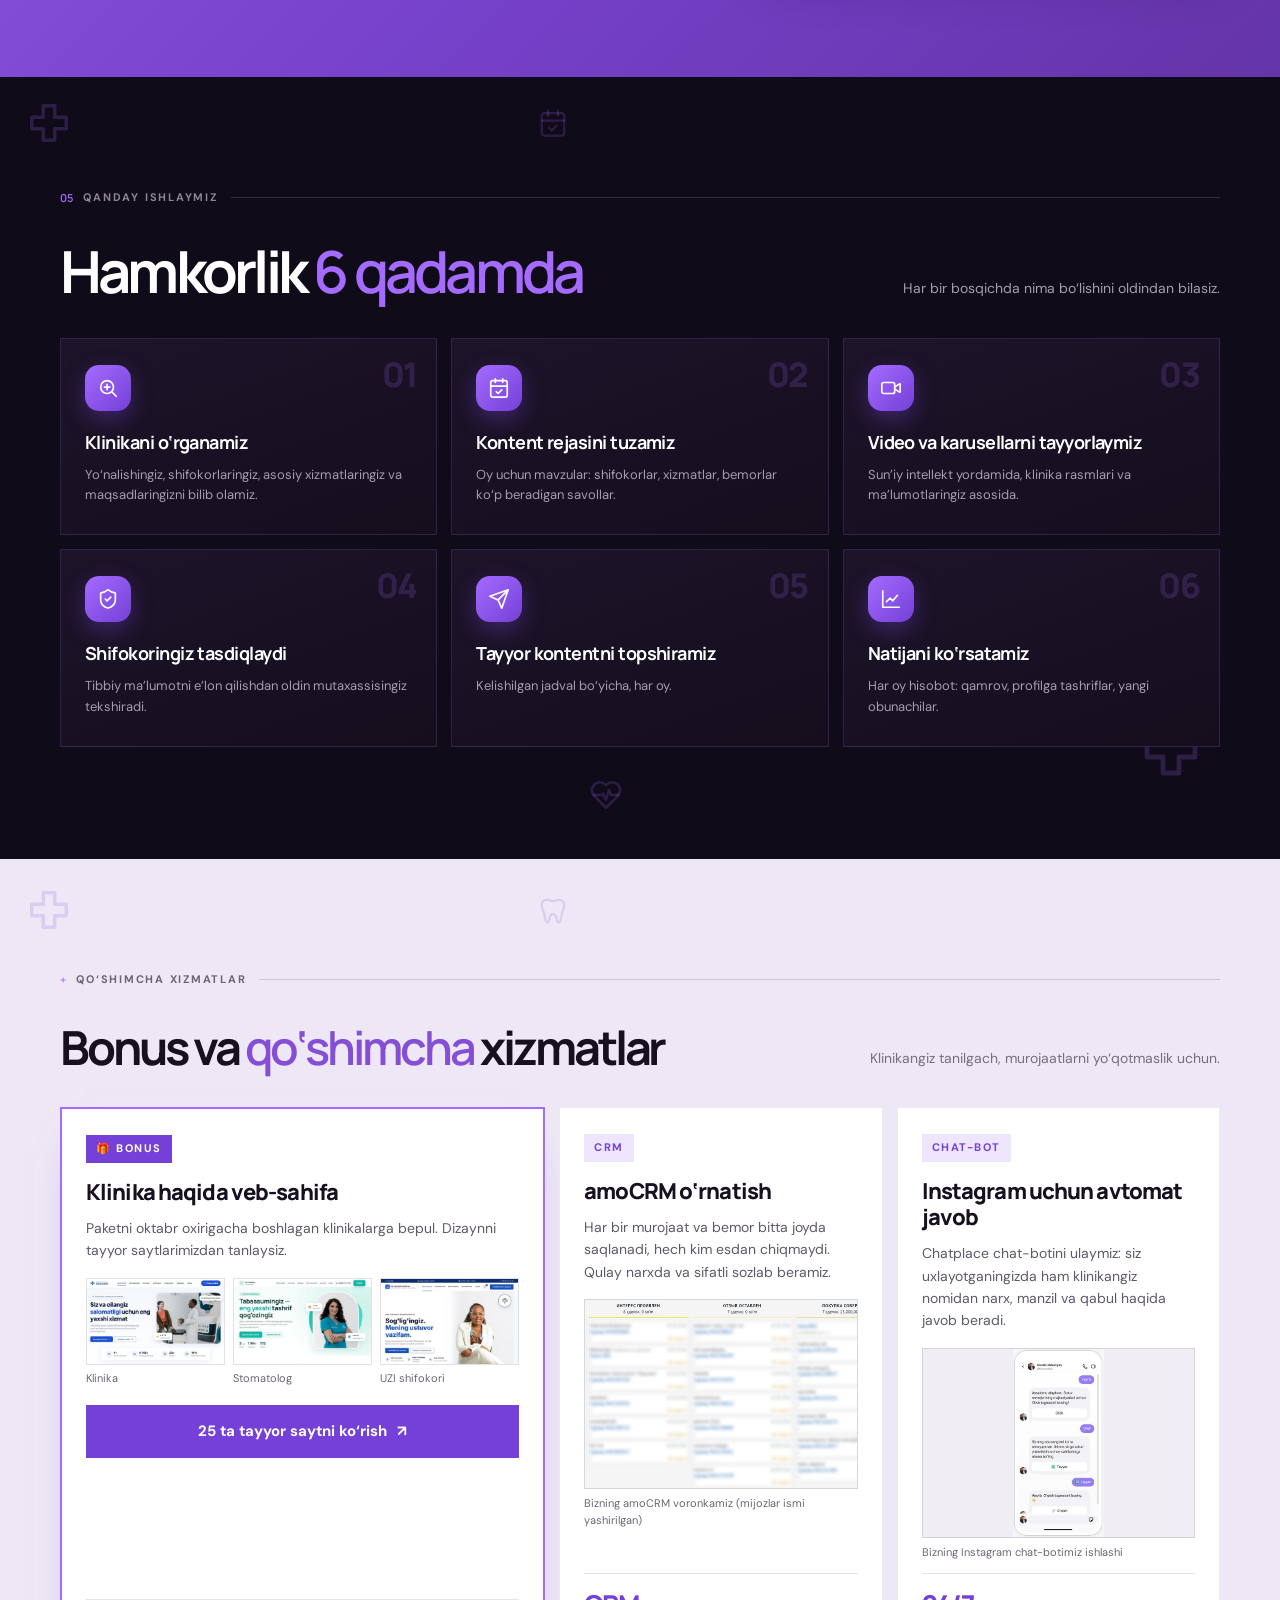
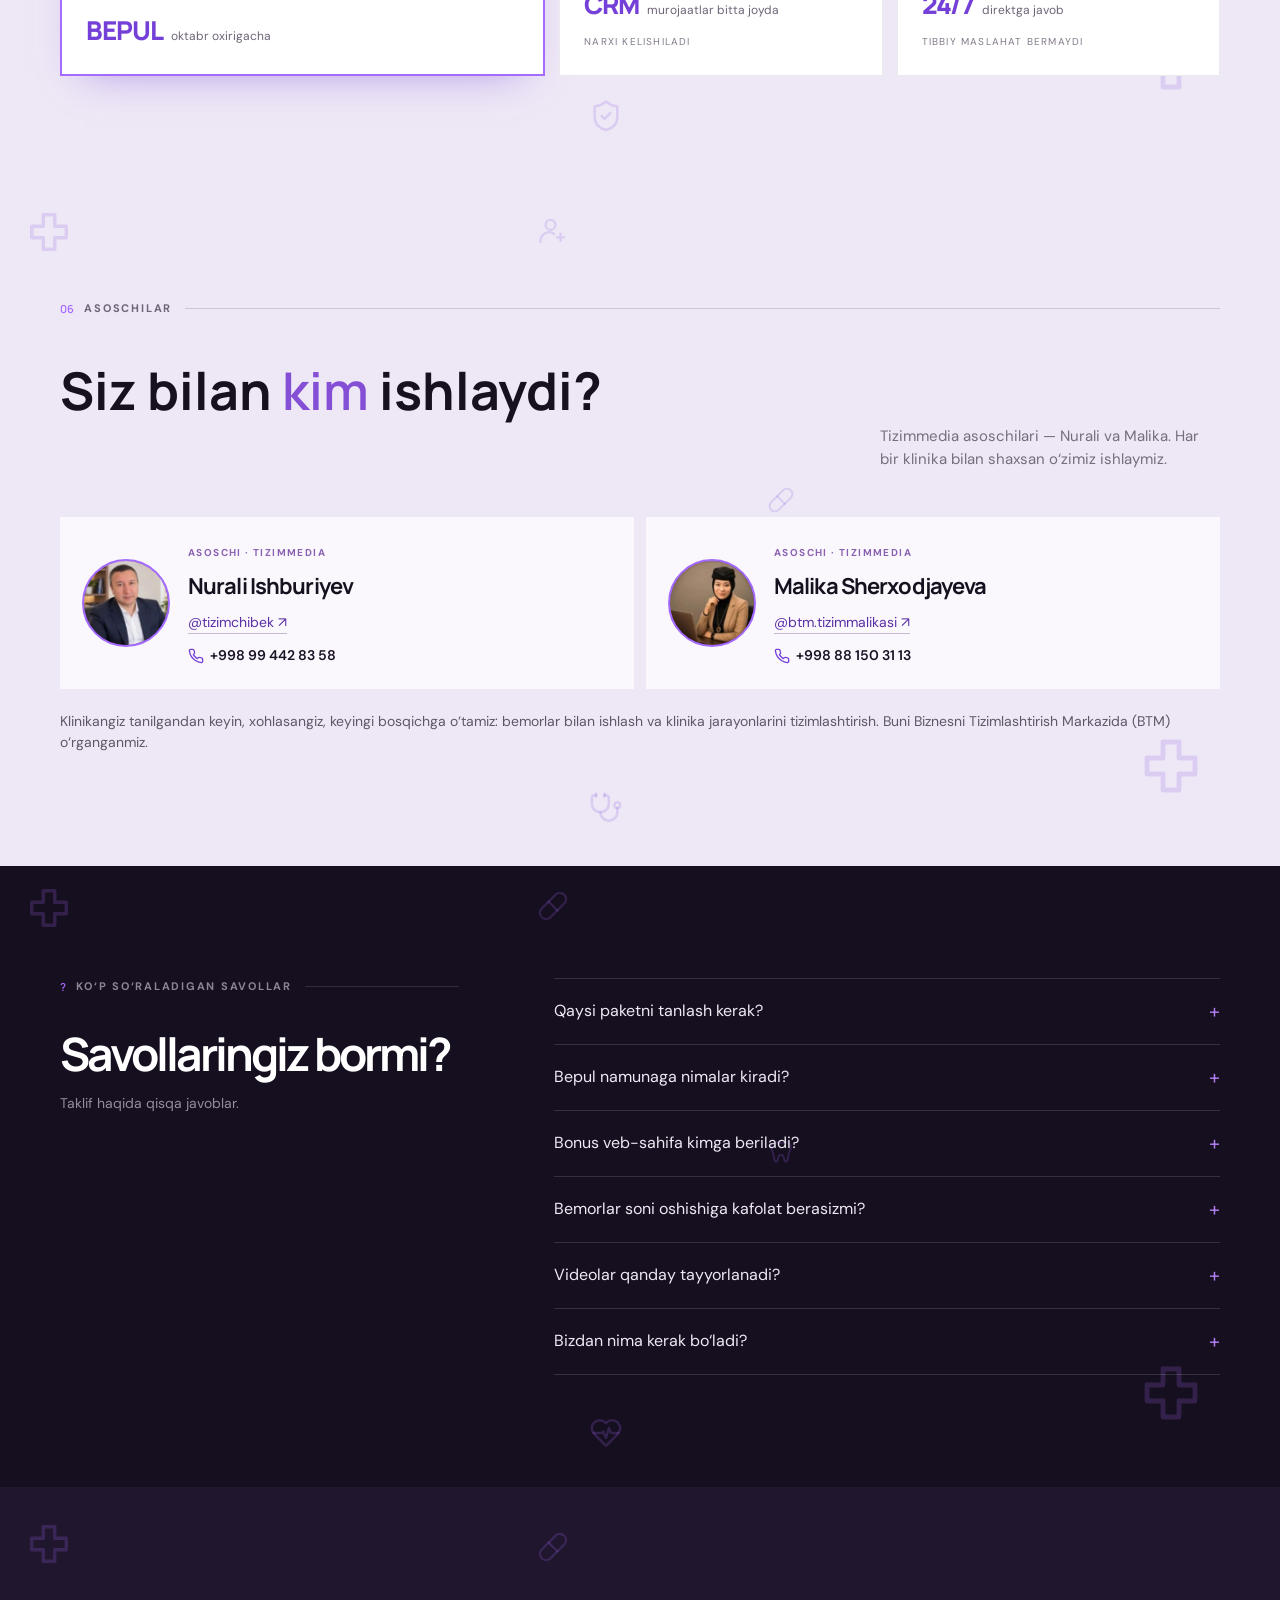
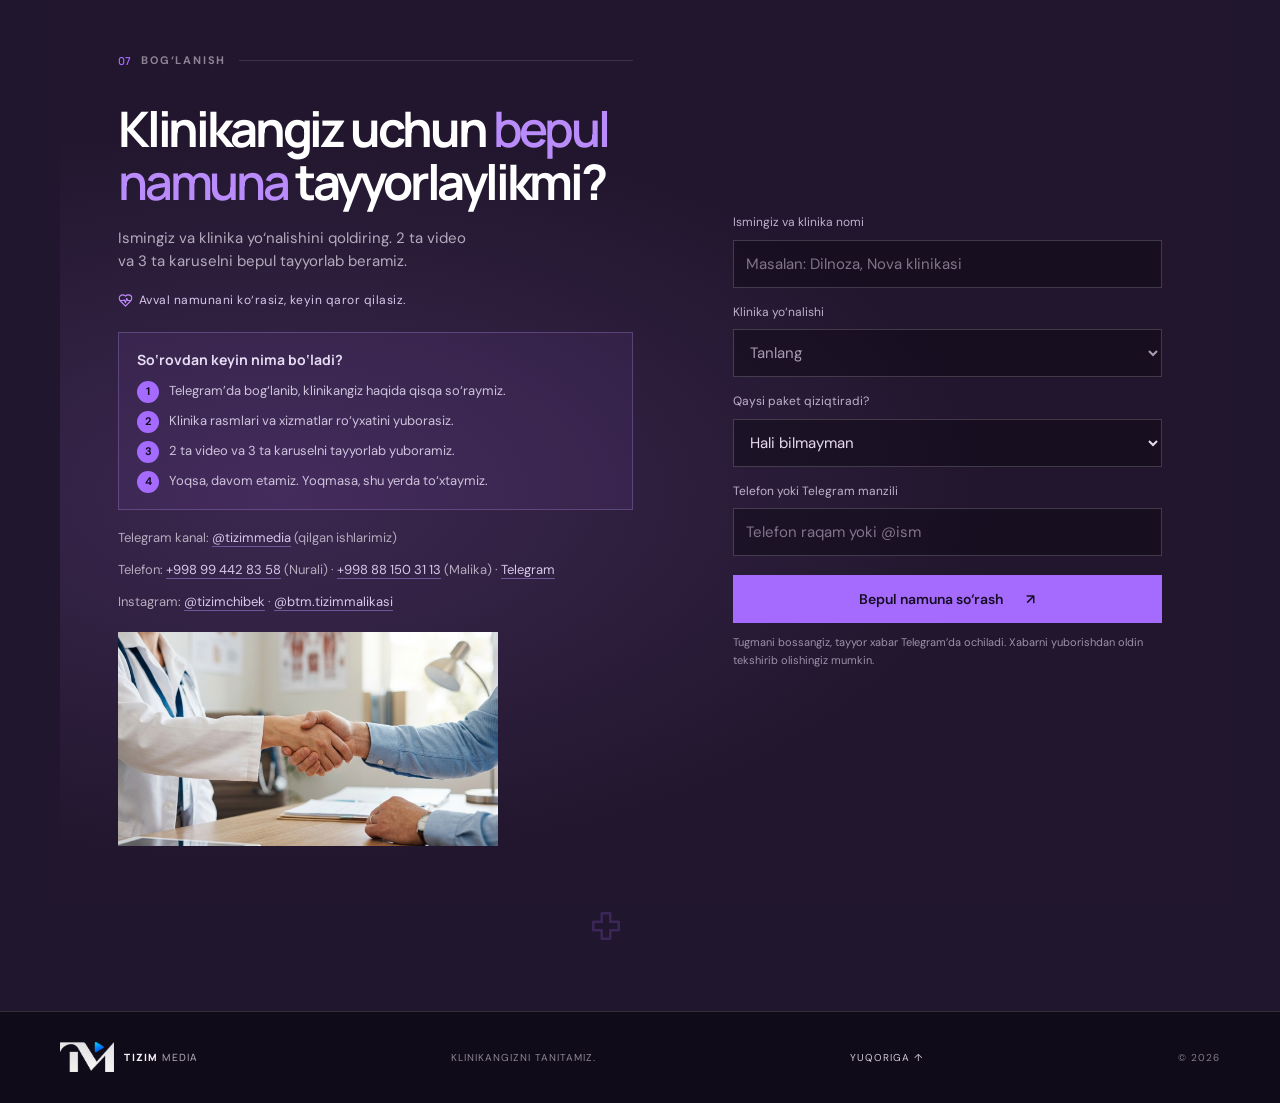
==== commit 2f0c2079: "Qilgan ishlarimizdan namuna: LOR karuseli keysi va Telegram havola qo'shildi" ====
--- a/index.html
+++ b/index.html
@@ -35,7 +35,7 @@
       <a class="brand" href="#top" aria-label="Bosh sahifaga qaytish"><span class="brand-mark"><img src="./logo-mark.png" alt="Tizimmedia logotipi" /></span><span>TIZIM<span class="brand-light">MEDIA</span></span></a>
       <button class="menu-toggle" aria-label="Menyuni ochish" data-open-label="Menyuni ochish" data-close-label="Menyuni yopish" aria-expanded="false"><span></span><span></span></button>
       <nav class="main-nav" aria-label="Asosiy menyu">
-        <a href="#muammo">Muammo</a><a href="#instagram">Nega Instagram</a><a href="#taklif">Paket va narx</a><a href="#jarayon">Jarayon</a><a href="#savollar">Savollar</a><a class="nav-lang" href="./ru/" lang="ru" hreflang="ru" aria-label="Русская версия">RU</a>
+        <a href="#muammo">Muammo</a><a href="#instagram">Nega Instagram</a><a href="#namunalar">Namunalar</a><a href="#taklif">Paket va narx</a><a href="#jarayon">Jarayon</a><a href="#savollar">Savollar</a><a class="nav-lang" href="./ru/" lang="ru" hreflang="ru" aria-label="Русская версия">RU</a>
         <a class="nav-cta" href="#aloqa">Bog‘lanish <span>↗</span></a>
       </nav>
     </header>
@@ -73,13 +73,65 @@
 
       <section class="advantages section-pad" id="instagram"><div class="med-bg" aria-hidden="true"><span><svg class="ico" aria-hidden="true"><use href="#i-cross"/></svg></span><span><svg class="ico" aria-hidden="true"><use href="#i-heart"/></svg></span><span><svg class="ico" aria-hidden="true"><use href="#i-cross"/></svg></span><span><svg class="ico" aria-hidden="true"><use href="#i-tooth"/></svg></span><span><svg class="ico" aria-hidden="true"><use href="#i-stetho"/></svg></span></div><div class="section-wrap"><div class="section-kicker"><span>02</span> NEGA INSTAGRAM? <i></i></div><div class="advantage-layout"><h2>Tanilish <em>Instagram’dan</em> boshlanadi.</h2><div class="advantage-list"><p class="advantage-lead">Bugun odamlar klinikani avval telefondan qidiradi. Tanilishning eng tez va arzon yo‘li shu.</p><article><span>01</span><div><h3>Odamlar avval Instagram’ga qaraydi</h3><p>Klinikaga borishdan oldin sahifangizni ochib, shifokor va xizmatlarni ko‘radi.</p></div><span class="advantage-mark"><svg class="ico" aria-hidden="true"><use href="#i-phone"/></svg></span></article><article><span>02</span><div><h3>Videoda ko‘rgan shifokorga ishonch ortadi</h3><p>Shifokoringizni tanigan odam unga qabulga yozilishga tayyorroq bo‘ladi.</p></div><span class="advantage-mark"><svg class="ico" aria-hidden="true"><use href="#i-heart"/></svg></span></article><article><span>03</span><div><h3>Katta byudjet kerak emas</h3><p>Bino yoki ko‘cha reklamasidan arzon. Birinchi oydan sahifangiz muntazam va professional kontent bilan to‘ladi.</p></div><span class="advantage-mark"><svg class="ico" aria-hidden="true"><use href="#i-wallet"/></svg></span></article></div></div></div></section>
 
-      <section class="offer section-pad" id="taklif"><div class="med-bg" aria-hidden="true"><span><svg class="ico" aria-hidden="true"><use href="#i-cross"/></svg></span><span><svg class="ico" aria-hidden="true"><use href="#i-video"/></svg></span><span><svg class="ico" aria-hidden="true"><use href="#i-cross"/></svg></span><span><svg class="ico" aria-hidden="true"><use href="#i-heart"/></svg></span><span><svg class="ico" aria-hidden="true"><use href="#i-syringe"/></svg></span></div><div class="section-wrap"><div class="section-kicker"><span>03</span> PAKET VA NARX <i></i></div><div class="tariff-head"><h2>Klinikangizga mos <em>paketni</em><br />tanlang.</h2><div class="offer-sticker">OYIGA<br /><span>$150</span>DAN</div></div><div class="tariff-grid"><article class="tariff"><span class="tariff-name">Start</span><div class="tariff-price">$150<span>/oy</span></div><div class="tariff-amount"><span class="tariff-ico"><svg class="ico" aria-hidden="true"><use href="#i-video"/></svg></span>4 ta video + 4 ta karusel</div><p>Kontentni endi boshlayotgan klinikalar uchun</p><a class="tariff-btn" href="#aloqa" data-package="Start">Shu paketni tanlash <span>↗</span></a></article><article class="tariff"><span class="tariff-name">Growth</span><div class="tariff-price">$300<span>/oy</span></div><div class="tariff-amount"><span class="tariff-ico"><svg class="ico" aria-hidden="true"><use href="#i-video"/></svg></span>8 ta video + 8 ta karusel</div><p>Instagram’da muntazam ishlamoqchi bo‘lgan klinikalar uchun</p><a class="tariff-btn" href="#aloqa" data-package="Growth">Shu paketni tanlash <span>↗</span></a></article><article class="tariff tariff-pro"><span class="tariff-badge">ENG KO‘P KONTENT</span><span class="tariff-name">Pro</span><div class="tariff-price">$500<span>/oy</span></div><div class="tariff-amount"><span class="tariff-ico"><svg class="ico" aria-hidden="true"><use href="#i-video"/></svg></span>12 ta video + 13 ta karusel</div><p>Kengroq kontent hajmi kerak bo‘lgan klinikalar uchun</p><a class="tariff-btn" href="#aloqa" data-package="Pro">Shu paketni tanlash <span>↗</span></a></article></div><div class="offer-layout"><div class="offer-copy"><p>Hammasi sun’iy intellekt yordamida tayyorlanadi. Siz suratga olish va montaj bilan ovora bo‘lmaysiz. Bizga klinika rasmlari va ma’lumotlarini berasiz, xolos.</p><div class="offer-choice"><span class="choice-icon">↗</span><span>Biz klinikangizni tanitamiz.<br /><b>Sotuvga kafolat bermaymiz. Bu keyingi bosqich.</b></span></div><a class="button button-light" href="#aloqa">Bepul namuna so‘rash <span>↗</span></a></div><div class="offer-includes"><span class="offer-overline">HAR BIR PAKETGA KIRADI</span><div class="offer-count offer-count-small">3 <span>PAKET</span></div><p>Farqi faqat kontent hajmida</p><div class="include-row"><span>01</span><span>Videolar: shifokor avatari, xizmatlar haqida animatsiya, klinika rasmlaridan lavhalar</span><span class="include-ico"><svg class="ico" aria-hidden="true"><use href="#i-video"/></svg></span></div><div class="include-row"><span>02</span><span>Karusellar: xizmatlar, narxlar, shifokorlar, qabulga tayyorgarlik</span><span class="include-ico"><svg class="ico" aria-hidden="true"><use href="#i-layers"/></svg></span></div><div class="include-row"><span>03</span><span>Oylik mavzular rejasi va har oy hisobot: nechta odam ko‘rdi, profilga necha kishi kirdi, nechta obunachi qo‘shildi</span><span class="include-ico"><svg class="ico" aria-hidden="true"><use href="#i-chart"/></svg></span></div><div class="include-row"><span>04</span><span>Tibbiy ma’lumotni e’lon qilishdan oldin shifokoringiz tasdiqlaydi</span><span class="include-ico"><svg class="ico" aria-hidden="true"><use href="#i-shield"/></svg></span></div><div class="include-row"><span>+</span><span><b>🎁 Oktabr oxirigacha boshlasangiz, klinika veb-sahifasi bepul</b></span><span class="include-ico"><svg class="ico" aria-hidden="true"><use href="#i-gift"/></svg></span></div><div class="no-strings">AVVAL BEPUL NAMUNA <span><svg class="ico" aria-hidden="true"><use href="#i-cross"/></svg></span></div></div></div></div></section>
+      <section class="showcase section-pad" id="namunalar">
+        <div class="med-bg" aria-hidden="true"><span><svg class="ico" aria-hidden="true"><use href="#i-cross"/></svg></span><span><svg class="ico" aria-hidden="true"><use href="#i-layers"/></svg></span><span><svg class="ico" aria-hidden="true"><use href="#i-cross"/></svg></span><span><svg class="ico" aria-hidden="true"><use href="#i-heart"/></svg></span><span><svg class="ico" aria-hidden="true"><use href="#i-pill"/></svg></span></div>
+        <div class="section-wrap">
+          <div class="section-kicker"><span>03</span> QILGAN ISHLARIMIZDAN NAMUNA <i></i></div>
+          <div class="problem-head">
+            <h2>Klinikalar uchun <em>qanday kontent</em> tayyorlaymiz?</h2>
+            <p>Har bir post shunchaki chiroyli rasm emas, balki bemorlarni qabulga yozilishga undovchi marketing vositasidir.</p>
+          </div>
 
-      <section class="process section-pad" id="jarayon"><div class="med-bg" aria-hidden="true"><span><svg class="ico" aria-hidden="true"><use href="#i-cross"/></svg></span><span><svg class="ico" aria-hidden="true"><use href="#i-calendar"/></svg></span><span><svg class="ico" aria-hidden="true"><use href="#i-cross"/></svg></span><span><svg class="ico" aria-hidden="true"><use href="#i-heart"/></svg></span><span><svg class="ico" aria-hidden="true"><use href="#i-stetho"/></svg></span></div><div class="section-wrap"><div class="section-kicker"><span>04</span> QANDAY ISHLAYMIZ <i></i></div><div class="packages-head"><h2>Hamkorlik <em>6 qadamda</em></h2><p>Har bir bosqichda nima bo‘lishini oldindan bilasiz.</p></div><div class="process-grid"><article class="process-step"><span class="process-num">01</span><span class="process-ico"><svg class="ico" aria-hidden="true"><use href="#i-search"/></svg></span><h3>Klinikani o‘rganamiz</h3><p>Yo‘nalishingiz, shifokorlaringiz, asosiy xizmatlaringiz va maqsadlaringizni bilib olamiz.</p></article><article class="process-step"><span class="process-num">02</span><span class="process-ico"><svg class="ico" aria-hidden="true"><use href="#i-calendar"/></svg></span><h3>Kontent rejasini tuzamiz</h3><p>Oy uchun mavzular: shifokorlar, xizmatlar, bemorlar ko‘p beradigan savollar.</p></article><article class="process-step"><span class="process-num">03</span><span class="process-ico"><svg class="ico" aria-hidden="true"><use href="#i-video"/></svg></span><h3>Video va karusellarni tayyorlaymiz</h3><p>Sun’iy intellekt yordamida, klinika rasmlari va ma’lumotlaringiz asosida.</p></article><article class="process-step"><span class="process-num">04</span><span class="process-ico"><svg class="ico" aria-hidden="true"><use href="#i-shield"/></svg></span><h3>Shifokoringiz tasdiqlaydi</h3><p>Tibbiy ma’lumotni e’lon qilishdan oldin mutaxassisingiz tekshiradi.</p></article><article class="process-step"><span class="process-num">05</span><span class="process-ico"><svg class="ico" aria-hidden="true"><use href="#i-send"/></svg></span><h3>Tayyor kontentni topshiramiz</h3><p>Kelishilgan jadval bo‘yicha, har oy.</p></article><article class="process-step"><span class="process-num">06</span><span class="process-ico"><svg class="ico" aria-hidden="true"><use href="#i-chart"/></svg></span><h3>Natijani ko‘rsatamiz</h3><p>Har oy hisobot: qamrov, profilga tashriflar, yangi obunachilar.</p></article></div></div></section>
+          <div class="case-card">
+            <a class="case-preview" href="./lor-karusel.png" target="_blank" rel="noopener noreferrer" title="To‘liq o‘lchamda ko‘rish uchun bosing">
+              <span class="case-badge">9 TA SLAYD · REAL NAMUNA</span>
+              <img src="./lor-karusel.jpg" alt="LOR shifokori uchun 9 slayddan iborat karusel namunasi" loading="lazy" />
+              <span class="case-zoom-hint">Kattalashtirib ko‘rish ↗</span>
+            </a>
+
+            <div class="case-body">
+              <span class="case-tag">KEYS · LOR SHIFOKORI / KLINIKA</span>
+              <h3>“Qachon LOR shifokoriga borish kerak?” karuseli</h3>
+              <p class="case-intro">Sun’iy intellekt va tibbiy marketing asosida tayyorlangan ushbu post bemorning og‘riqli nuqtalariga tegib, uni to‘g‘ridan-to‘g‘ri qabulga yozilishga undaydi:</p>
+
+              <div class="case-points">
+                <div class="case-point">
+                  <span class="case-point-num">01</span>
+                  <div><b>Diqqatni tortuvchi savol (Hook):</b> Birinchi slayddayoq dolzarb mavzu va ishonchli shifokor surati bilan auditoriya e’tibori qaratiladi.</div>
+                </div>
+                <div class="case-point">
+                  <span class="case-point-num">02</span>
+                  <div><b>5 ta asosiy simptom:</b> Burun bitishi, tomoq og‘rig‘i, eshitish pasayishi kabi alomatlar 3D illyustratsiyalar bilan sodda tilda ko‘rsatiladi.</div>
+                </div>
+                <div class="case-point">
+                  <span class="case-point-num">03</span>
+                  <div><b>Beparvolikni yengish:</b> “O‘zi o‘tib ketadi deb kutish to‘g‘ri emas” bloki orqali asoratlardan ogohlantiriladi.</div>
+                </div>
+                <div class="case-point">
+                  <span class="case-point-num">04</span>
+                  <div><b>Aniq chaqiruv (Call to Action):</b> 9-slaydda o‘quvchiga darhol Direct’ga “LOR” so‘zini yozish taklif qilinadi va lid oqimi yaratiladi.</div>
+                </div>
+              </div>
+
+              <div class="case-tg-banner">
+                <div class="case-tg-text">
+                  <b>Barcha ishlarimiz va yangi keyslar</b>
+                  <span>Telegram kanalimizda boshqa video va karusel namunalarimizni kuzatib boring.</span>
+                </div>
+                <a class="case-tg-link" href="https://t.me/tizimmedia" target="_blank" rel="noopener noreferrer">@tizimmedia <span>↗</span></a>
+              </div>
+            </div>
+          </div>
+        </div>
+      </section>
+
+      <section class="offer section-pad" id="taklif"><div class="med-bg" aria-hidden="true"><span><svg class="ico" aria-hidden="true"><use href="#i-cross"/></svg></span><span><svg class="ico" aria-hidden="true"><use href="#i-video"/></svg></span><span><svg class="ico" aria-hidden="true"><use href="#i-cross"/></svg></span><span><svg class="ico" aria-hidden="true"><use href="#i-heart"/></svg></span><span><svg class="ico" aria-hidden="true"><use href="#i-syringe"/></svg></span></div><div class="section-wrap"><div class="section-kicker"><span>04</span> PAKET VA NARX <i></i></div><div class="tariff-head"><h2>Klinikangizga mos <em>paketni</em><br />tanlang.</h2><div class="offer-sticker">OYIGA<br /><span>$150</span>DAN</div></div><div class="tariff-grid"><article class="tariff"><span class="tariff-name">Start</span><div class="tariff-price">$150<span>/oy</span></div><div class="tariff-amount"><span class="tariff-ico"><svg class="ico" aria-hidden="true"><use href="#i-video"/></svg></span>4 ta video + 4 ta karusel</div><p>Kontentni endi boshlayotgan klinikalar uchun</p><a class="tariff-btn" href="#aloqa" data-package="Start">Shu paketni tanlash <span>↗</span></a></article><article class="tariff"><span class="tariff-name">Growth</span><div class="tariff-price">$300<span>/oy</span></div><div class="tariff-amount"><span class="tariff-ico"><svg class="ico" aria-hidden="true"><use href="#i-video"/></svg></span>8 ta video + 8 ta karusel</div><p>Instagram’da muntazam ishlamoqchi bo‘lgan klinikalar uchun</p><a class="tariff-btn" href="#aloqa" data-package="Growth">Shu paketni tanlash <span>↗</span></a></article><article class="tariff tariff-pro"><span class="tariff-badge">ENG KO‘P KONTENT</span><span class="tariff-name">Pro</span><div class="tariff-price">$500<span>/oy</span></div><div class="tariff-amount"><span class="tariff-ico"><svg class="ico" aria-hidden="true"><use href="#i-video"/></svg></span>12 ta video + 13 ta karusel</div><p>Kengroq kontent hajmi kerak bo‘lgan klinikalar uchun</p><a class="tariff-btn" href="#aloqa" data-package="Pro">Shu paketni tanlash <span>↗</span></a></article></div><div class="offer-layout"><div class="offer-copy"><p>Hammasi sun’iy intellekt yordamida tayyorlanadi. Siz suratga olish va montaj bilan ovora bo‘lmaysiz. Bizga klinika rasmlari va ma’lumotlarini berasiz, xolos.</p><div class="offer-choice"><span class="choice-icon">↗</span><span>Biz klinikangizni tanitamiz.<br /><b>Sotuvga kafolat bermaymiz. Bu keyingi bosqich.</b></span></div><a class="button button-light" href="#aloqa">Bepul namuna so‘rash <span>↗</span></a></div><div class="offer-includes"><span class="offer-overline">HAR BIR PAKETGA KIRADI</span><div class="offer-count offer-count-small">3 <span>PAKET</span></div><p>Farqi faqat kontent hajmida</p><div class="include-row"><span>01</span><span>Videolar: shifokor avatari, xizmatlar haqida animatsiya, klinika rasmlaridan lavhalar</span><span class="include-ico"><svg class="ico" aria-hidden="true"><use href="#i-video"/></svg></span></div><div class="include-row"><span>02</span><span>Karusellar: xizmatlar, narxlar, shifokorlar, qabulga tayyorgarlik</span><span class="include-ico"><svg class="ico" aria-hidden="true"><use href="#i-layers"/></svg></span></div><div class="include-row"><span>03</span><span>Oylik mavzular rejasi va har oy hisobot: nechta odam ko‘rdi, profilga necha kishi kirdi, nechta obunachi qo‘shildi</span><span class="include-ico"><svg class="ico" aria-hidden="true"><use href="#i-chart"/></svg></span></div><div class="include-row"><span>04</span><span>Tibbiy ma’lumotni e’lon qilishdan oldin shifokoringiz tasdiqlaydi</span><span class="include-ico"><svg class="ico" aria-hidden="true"><use href="#i-shield"/></svg></span></div><div class="include-row"><span>+</span><span><b>🎁 Oktabr oxirigacha boshlasangiz, klinika veb-sahifasi bepul</b></span><span class="include-ico"><svg class="ico" aria-hidden="true"><use href="#i-gift"/></svg></span></div><div class="no-strings">AVVAL BEPUL NAMUNA <span><svg class="ico" aria-hidden="true"><use href="#i-cross"/></svg></span></div></div></div></div></section>
+
+      <section class="process section-pad" id="jarayon"><div class="med-bg" aria-hidden="true"><span><svg class="ico" aria-hidden="true"><use href="#i-cross"/></svg></span><span><svg class="ico" aria-hidden="true"><use href="#i-calendar"/></svg></span><span><svg class="ico" aria-hidden="true"><use href="#i-cross"/></svg></span><span><svg class="ico" aria-hidden="true"><use href="#i-heart"/></svg></span><span><svg class="ico" aria-hidden="true"><use href="#i-stetho"/></svg></span></div><div class="section-wrap"><div class="section-kicker"><span>05</span> QANDAY ISHLAYMIZ <i></i></div><div class="packages-head"><h2>Hamkorlik <em>6 qadamda</em></h2><p>Har bir bosqichda nima bo‘lishini oldindan bilasiz.</p></div><div class="process-grid"><article class="process-step"><span class="process-num">01</span><span class="process-ico"><svg class="ico" aria-hidden="true"><use href="#i-search"/></svg></span><h3>Klinikani o‘rganamiz</h3><p>Yo‘nalishingiz, shifokorlaringiz, asosiy xizmatlaringiz va maqsadlaringizni bilib olamiz.</p></article><article class="process-step"><span class="process-num">02</span><span class="process-ico"><svg class="ico" aria-hidden="true"><use href="#i-calendar"/></svg></span><h3>Kontent rejasini tuzamiz</h3><p>Oy uchun mavzular: shifokorlar, xizmatlar, bemorlar ko‘p beradigan savollar.</p></article><article class="process-step"><span class="process-num">03</span><span class="process-ico"><svg class="ico" aria-hidden="true"><use href="#i-video"/></svg></span><h3>Video va karusellarni tayyorlaymiz</h3><p>Sun’iy intellekt yordamida, klinika rasmlari va ma’lumotlaringiz asosida.</p></article><article class="process-step"><span class="process-num">04</span><span class="process-ico"><svg class="ico" aria-hidden="true"><use href="#i-shield"/></svg></span><h3>Shifokoringiz tasdiqlaydi</h3><p>Tibbiy ma’lumotni e’lon qilishdan oldin mutaxassisingiz tekshiradi.</p></article><article class="process-step"><span class="process-num">05</span><span class="process-ico"><svg class="ico" aria-hidden="true"><use href="#i-send"/></svg></span><h3>Tayyor kontentni topshiramiz</h3><p>Kelishilgan jadval bo‘yicha, har oy.</p></article><article class="process-step"><span class="process-num">06</span><span class="process-ico"><svg class="ico" aria-hidden="true"><use href="#i-chart"/></svg></span><h3>Natijani ko‘rsatamiz</h3><p>Har oy hisobot: qamrov, profilga tashriflar, yangi obunachilar.</p></article></div></div></section>
 
       <section class="packages section-pad" id="xizmatlar"><div class="med-bg" aria-hidden="true"><span><svg class="ico" aria-hidden="true"><use href="#i-cross"/></svg></span><span><svg class="ico" aria-hidden="true"><use href="#i-tooth"/></svg></span><span><svg class="ico" aria-hidden="true"><use href="#i-cross"/></svg></span><span><svg class="ico" aria-hidden="true"><use href="#i-shield"/></svg></span><span><svg class="ico" aria-hidden="true"><use href="#i-heart"/></svg></span></div><div class="section-wrap"><div class="section-kicker"><span>+</span> QO‘SHIMCHA XIZMATLAR <i></i></div><div class="packages-head"><h2>Bonus va <em>qo‘shimcha</em> xizmatlar</h2><p>Klinikangiz tanilgach, murojaatlarni yo‘qotmaslik uchun.</p></div><div class="xgrid"><article class="xcard xbonus"><span class="xtag">🎁 BONUS</span><h3>Klinika haqida veb-sahifa</h3><p>Paketni oktabr oxirigacha boshlagan klinikalarga bepul. Dizaynni tayyor saytlarimizdan tanlaysiz.</p><div class="xshots"><a href="http://web.tizimchibek.uz/02-bolajon-klinikasi/" target="_blank" rel="noopener noreferrer"><img src="./site-klinika.jpg" alt="Klinika" loading="lazy" /><span>Klinika</span></a><a href="http://web.tizimchibek.uz/17-stomatolog/" target="_blank" rel="noopener noreferrer"><img src="./site-stomatolog.jpg" alt="Stomatolog" loading="lazy" /><span>Stomatolog</span></a><a href="http://web.tizimchibek.uz/19-uzi-doktor/" target="_blank" rel="noopener noreferrer"><img src="./site-uzi.jpg" alt="UZI shifokori" loading="lazy" /><span>UZI shifokori</span></a></div><a class="xbtn" href="http://web.tizimchibek.uz/" target="_blank" rel="noopener noreferrer">25 ta tayyor saytni ko‘rish <span>↗</span></a><div class="xmeta"><b>BEPUL</b> oktabr oxirigacha</div></article><article class="xcard"><span class="xtag">CRM</span><h3>amoCRM o‘rnatish</h3><p>Har bir murojaat va bemor bitta joyda saqlanadi, hech kim esdan chiqmaydi. Qulay narxda va sifatli sozlab beramiz.</p><figure class="xshot"><img src="./shot-amocrm.jpg" alt="Bizning amoCRM voronkamiz (mijozlar ismi yashirilgan)" loading="lazy" /><figcaption>Bizning amoCRM voronkamiz (mijozlar ismi yashirilgan)</figcaption></figure><div class="xmeta"><b>CRM</b> murojaatlar bitta joyda</div><div class="xnote">NARXI KELISHILADI</div></article><article class="xcard"><span class="xtag">CHAT-BOT</span><h3>Instagram uchun avtomat javob</h3><p>Chatplace chat-botini ulaymiz: siz uxlayotganingizda ham klinikangiz nomidan narx, manzil va qabul haqida javob beradi.</p><figure class="xshot xphone"><img src="./shot-chatbot.jpg" alt="Bizning Instagram chat-botimiz ishlashi" loading="lazy" /><figcaption>Bizning Instagram chat-botimiz ishlashi</figcaption></figure><div class="xmeta"><b>24/7</b> direktga javob</div><div class="xnote">TIBBIY MASLAHAT BERMAYDI</div></article></div></div></section>
 
-      <section class="team section-pad" id="jamoa"><div class="med-bg" aria-hidden="true"><span><svg class="ico" aria-hidden="true"><use href="#i-cross"/></svg></span><span><svg class="ico" aria-hidden="true"><use href="#i-doctor"/></svg></span><span><svg class="ico" aria-hidden="true"><use href="#i-cross"/></svg></span><span><svg class="ico" aria-hidden="true"><use href="#i-stetho"/></svg></span><span><svg class="ico" aria-hidden="true"><use href="#i-pill"/></svg></span></div><div class="section-wrap"><div class="section-kicker"><span>05</span> ASOSCHILAR <i></i></div><div class="problem-head"><h2>Siz bilan <em>kim</em> ishlaydi?</h2><p>Tizimmedia asoschilari — Nurali va Malika. Har bir klinika bilan shaxsan o‘zimiz ishlaymiz.</p></div>
+      <section class="team section-pad" id="jamoa"><div class="med-bg" aria-hidden="true"><span><svg class="ico" aria-hidden="true"><use href="#i-cross"/></svg></span><span><svg class="ico" aria-hidden="true"><use href="#i-doctor"/></svg></span><span><svg class="ico" aria-hidden="true"><use href="#i-cross"/></svg></span><span><svg class="ico" aria-hidden="true"><use href="#i-stetho"/></svg></span><span><svg class="ico" aria-hidden="true"><use href="#i-pill"/></svg></span></div><div class="section-wrap"><div class="section-kicker"><span>06</span> ASOSCHILAR <i></i></div><div class="problem-head"><h2>Siz bilan <em>kim</em> ishlaydi?</h2><p>Tizimmedia asoschilari — Nurali va Malika. Har bir klinika bilan shaxsan o‘zimiz ishlaymiz.</p></div>
         <div class="team-grid">
           <article class="team-card"><span class="team-avatar"><img src="./nurali.jpg" alt="Nurali Ishburiyev" loading="lazy" /></span><div><span class="team-role">ASOSCHI · TIZIMMEDIA</span><h3>Nurali Ishburiyev</h3><a class="team-link" href="https://www.instagram.com/tizimchibek/" target="_blank" rel="noopener noreferrer">@tizimchibek <span>↗</span></a><a class="team-phone" href="tel:+998994428358">+998 99 442 83 58</a></div></article>
           <article class="team-card"><span class="team-avatar"><img src="./malika.jpg" alt="Malika Sherxodjayeva" loading="lazy" /></span><div><span class="team-role">ASOSCHI · TIZIMMEDIA</span><h3>Malika Sherxodjayeva</h3><a class="team-link" href="https://www.instagram.com/btm.tizimmalikasi/" target="_blank" rel="noopener noreferrer">@btm.tizimmalikasi <span>↗</span></a><a class="team-phone" href="tel:+998881503113">+998 88 150 31 13</a></div></article>
@@ -89,7 +141,7 @@
 
       <section class="faq section-pad" id="savollar"><div class="med-bg" aria-hidden="true"><span><svg class="ico" aria-hidden="true"><use href="#i-cross"/></svg></span><span><svg class="ico" aria-hidden="true"><use href="#i-pill"/></svg></span><span><svg class="ico" aria-hidden="true"><use href="#i-cross"/></svg></span><span><svg class="ico" aria-hidden="true"><use href="#i-heart"/></svg></span><span><svg class="ico" aria-hidden="true"><use href="#i-tooth"/></svg></span></div><div class="section-wrap faq-layout"><div><div class="section-kicker"><span>?</span> KO‘P SO‘RALADIGAN SAVOLLAR <i></i></div><h2>Savollaringiz bormi?</h2><p class="faq-intro">Taklif haqida qisqa javoblar.</p></div><div class="faq-list"><details><summary>Qaysi paketni tanlash kerak?<span>+</span></summary><p>Kontentni endi boshlayotgan bo‘lsangiz, Start yetarli. Instagram’da muntazam chiqmoqchi bo‘lsangiz, Growth. Bir nechta shifokor va xizmat yo‘nalishini yoritish kerak bo‘lsa, Pro. Avval bepul namunani ko‘rib, keyin tanlashingiz mumkin.</p></details><details><summary>Bepul namunaga nimalar kiradi?<span>+</span></summary><p>Klinikangizga mos 2 ta video va 3 ta karusel tayyorlaymiz. Yoqsa davom etamiz, yoqmasa shu yerda to‘xtaymiz. Davom etish shart emas.</p></details><details><summary>Bonus veb-sahifa kimga beriladi?<span>+</span></summary><p>Oylik paketni oktabr oxirigacha boshlagan klinikalarga. Dizaynni web.tizimchibek.uz dagi tayyor saytlardan tanlaysiz, biz uni klinikangiz ma’lumotlari bilan to‘ldiramiz.</p></details><details><summary>Bemorlar soni oshishiga kafolat berasizmi?<span>+</span></summary><p>Yo‘q. Bizning vazifamiz: klinikangizni tanitish, Instagram sahifangizni to‘liq va ishonchli qilish. Bemorlar oqimini tizimlashtirish alohida bosqich.</p></details><details><summary>Videolar qanday tayyorlanadi?<span>+</span></summary><p>Sun’iy intellekt yordamida. Shifokoringiz roziligi bilan uning AI-avatarini yasaymiz yoki xizmatlar haqida animatsion videolar va klinika rasmlaridan lavhalar tayyorlaymiz. Mavjud bo‘lmagan shifokor yoki bemorni ko‘rsatmaymiz.</p></details><details><summary>Bizdan nima kerak bo‘ladi?<span>+</span></summary><p>Klinika va shifokorlar rasmlari, xizmatlar va narxlar ro‘yxati, hamda tibbiy ma’lumotni tasdiqlab beradigan mutaxassis.</p></details></div></div></section>
 
-      <section class="contact section-pad" id="aloqa"><div class="med-bg" aria-hidden="true"><span><svg class="ico" aria-hidden="true"><use href="#i-cross"/></svg></span><span><svg class="ico" aria-hidden="true"><use href="#i-pill"/></svg></span><span><svg class="ico" aria-hidden="true"><use href="#i-heart"/></svg></span><span><svg class="ico" aria-hidden="true"><use href="#i-cross"/></svg></span><span><svg class="ico" aria-hidden="true"><use href="#i-syringe"/></svg></span></div><div class="section-wrap contact-panel"><div class="contact-copy"><div class="section-kicker"><span>06</span> BOG‘LANISH <i></i></div><h2>Klinikangiz uchun <em>bepul namuna</em> tayyorlaylikmi?</h2><p>Ismingiz va klinika yo‘nalishini qoldiring. 2 ta video va 3 ta karuselni bepul tayyorlab beramiz.</p><div class="contact-note"><span class="beat"><svg class="ico" aria-hidden="true"><use href="#i-heart"/></svg></span> Avval namunani ko‘rasiz, keyin qaror qilasiz.</div><div class="after-request"><b>So‘rovdan keyin nima bo‘ladi?</b><ol><li>Telegram’da bog‘lanib, klinikangiz haqida qisqa so‘raymiz.</li><li>Klinika rasmlari va xizmatlar ro‘yxatini yuborasiz.</li><li>2 ta video va 3 ta karuselni tayyorlab yuboramiz.</li><li>Yoqsa, davom etamiz. Yoqmasa, shu yerda to‘xtaymiz.</li></ol></div><div class="contact-social">Telefon: <a href="tel:+998994428358">+998 99 442 83 58</a> (Nurali) · <a href="tel:+998881503113">+998 88 150 31 13</a> (Malika) · <a href="https://t.me/+998994428358" target="_blank" rel="noopener noreferrer">Telegram</a></div><div class="contact-social">Instagram: <a href="https://www.instagram.com/tizimchibek/" target="_blank" rel="noopener noreferrer">@tizimchibek</a> · <a href="https://www.instagram.com/btm.tizimmalikasi/" target="_blank" rel="noopener noreferrer">@btm.tizimmalikasi</a></div></div><form class="lead-form" id="lead-form"><label for="clinic-name">Ismingiz va klinika nomi</label><input id="clinic-name" name="name" autocomplete="name" placeholder="Masalan: Dilnoza, Nova klinikasi" required /><label for="clinic-focus">Klinika yo‘nalishi</label><select id="clinic-focus" name="focus" required><option value="" disabled selected>Tanlang</option><option>Tish klinikasi</option><option>Tahlil va tekshiruv markazi</option><option>Ko‘p xizmatli klinika</option><option>Go‘zallik klinikasi</option><option>Boshqa</option></select><label for="clinic-package">Qaysi paket qiziqtiradi?</label><select id="clinic-package" name="package"><option value="">Hali bilmayman</option><option value="Start">Start — $150/oy</option><option value="Growth">Growth — $300/oy</option><option value="Pro">Pro — $500/oy</option></select><label for="clinic-contact">Telefon yoki Telegram manzili</label><input id="clinic-contact" name="contact" placeholder="Telefon raqam yoki @ism" required /><button class="button button-primary form-submit" type="submit">Bepul namuna so‘rash <span>↗</span></button><p class="form-privacy" id="form-privacy">Tugmani bossangiz, tayyor xabar Telegram’da ochiladi. Xabarni yuborishdan oldin tekshirib olishingiz mumkin.</p><div class="form-status" id="form-status" role="status" aria-live="polite"></div></form></div></section>
+      <section class="contact section-pad" id="aloqa"><div class="med-bg" aria-hidden="true"><span><svg class="ico" aria-hidden="true"><use href="#i-cross"/></svg></span><span><svg class="ico" aria-hidden="true"><use href="#i-pill"/></svg></span><span><svg class="ico" aria-hidden="true"><use href="#i-heart"/></svg></span><span><svg class="ico" aria-hidden="true"><use href="#i-cross"/></svg></span><span><svg class="ico" aria-hidden="true"><use href="#i-syringe"/></svg></span></div><div class="section-wrap contact-panel"><div class="contact-copy"><div class="section-kicker"><span>07</span> BOG‘LANISH <i></i></div><h2>Klinikangiz uchun <em>bepul namuna</em> tayyorlaylikmi?</h2><p>Ismingiz va klinika yo‘nalishini qoldiring. 2 ta video va 3 ta karuselni bepul tayyorlab beramiz.</p><div class="contact-note"><span class="beat"><svg class="ico" aria-hidden="true"><use href="#i-heart"/></svg></span> Avval namunani ko‘rasiz, keyin qaror qilasiz.</div><div class="after-request"><b>So‘rovdan keyin nima bo‘ladi?</b><ol><li>Telegram’da bog‘lanib, klinikangiz haqida qisqa so‘raymiz.</li><li>Klinika rasmlari va xizmatlar ro‘yxatini yuborasiz.</li><li>2 ta video va 3 ta karuselni tayyorlab yuboramiz.</li><li>Yoqsa, davom etamiz. Yoqmasa, shu yerda to‘xtaymiz.</li></ol></div><div class="contact-social">Telegram kanal: <a href="https://t.me/tizimmedia" target="_blank" rel="noopener noreferrer">@tizimmedia</a> (qilgan ishlarimiz)</div><div class="contact-social">Telefon: <a href="tel:+998994428358">+998 99 442 83 58</a> (Nurali) · <a href="tel:+998881503113">+998 88 150 31 13</a> (Malika) · <a href="https://t.me/+998994428358" target="_blank" rel="noopener noreferrer">Telegram</a></div><div class="contact-social">Instagram: <a href="https://www.instagram.com/tizimchibek/" target="_blank" rel="noopener noreferrer">@tizimchibek</a> · <a href="https://www.instagram.com/btm.tizimmalikasi/" target="_blank" rel="noopener noreferrer">@btm.tizimmalikasi</a></div></div><form class="lead-form" id="lead-form"><label for="clinic-name">Ismingiz va klinika nomi</label><input id="clinic-name" name="name" autocomplete="name" placeholder="Masalan: Dilnoza, Nova klinikasi" required /><label for="clinic-focus">Klinika yo‘nalishi</label><select id="clinic-focus" name="focus" required><option value="" disabled selected>Tanlang</option><option>Tish klinikasi</option><option>Tahlil va tekshiruv markazi</option><option>Ko‘p xizmatli klinika</option><option>Go‘zallik klinikasi</option><option>Boshqa</option></select><label for="clinic-package">Qaysi paket qiziqtiradi?</label><select id="clinic-package" name="package"><option value="">Hali bilmayman</option><option value="Start">Start — $150/oy</option><option value="Growth">Growth — $300/oy</option><option value="Pro">Pro — $500/oy</option></select><label for="clinic-contact">Telefon yoki Telegram manzili</label><input id="clinic-contact" name="contact" placeholder="Telefon raqam yoki @ism" required /><button class="button button-primary form-submit" type="submit">Bepul namuna so‘rash <span>↗</span></button><p class="form-privacy" id="form-privacy">Tugmani bossangiz, tayyor xabar Telegram’da ochiladi. Xabarni yuborishdan oldin tekshirib olishingiz mumkin.</p><div class="form-status" id="form-status" role="status" aria-live="polite"></div></form></div></section>
     </main>
     <footer class="site-footer"><a class="brand" href="#top"><span class="brand-mark"><img src="./logo-mark.png" alt="Tizimmedia logotipi" /></span><span>TIZIM<span class="brand-light">MEDIA</span></span></a><p>KLINIKANGIZNI TANITAMIZ.</p><a class="footer-up" href="#top">YUQORIGA ↑</a><span class="footer-year">© 2026</span></footer>  </body>
 </html>
--- a/styles.css
+++ b/styles.css
@@ -82,3 +82,6 @@
 .team-phone{display:flex;align-items:center;gap:6px;width:max-content;margin-top:10px;font-size:14px;font-weight:600;color:#1a1125}
 .team-phone::before{content:"";width:16px;height:16px;background:#7440d7;-webkit-mask:url("data:image/svg+xml,%3Csvg xmlns='http://www.w3.org/2000/svg' viewBox='0 0 24 24' fill='none' stroke='black' stroke-width='2' stroke-linecap='round' stroke-linejoin='round'%3E%3Cpath d='M22 16.9v3a2 2 0 0 1-2.2 2 19.8 19.8 0 0 1-8.6-3.1 19.5 19.5 0 0 1-6-6A19.8 19.8 0 0 1 2.1 4.2 2 2 0 0 1 4.1 2h3a2 2 0 0 1 2 1.7c.1 1 .4 1.9.7 2.8a2 2 0 0 1-.5 2.1L8 9.9a16 16 0 0 0 6 6l1.3-1.3a2 2 0 0 1 2.1-.4c.9.3 1.8.6 2.8.7a2 2 0 0 1 1.7 2z'/%3E%3C/svg%3E") center/contain no-repeat;mask:url("data:image/svg+xml,%3Csvg xmlns='http://www.w3.org/2000/svg' viewBox='0 0 24 24' fill='none' stroke='black' stroke-width='2' stroke-linecap='round' stroke-linejoin='round'%3E%3Cpath d='M22 16.9v3a2 2 0 0 1-2.2 2 19.8 19.8 0 0 1-8.6-3.1 19.5 19.5 0 0 1-6-6A19.8 19.8 0 0 1 2.1 4.2 2 2 0 0 1 4.1 2h3a2 2 0 0 1 2 1.7c.1 1 .4 1.9.7 2.8a2 2 0 0 1-.5 2.1L8 9.9a16 16 0 0 0 6 6l1.3-1.3a2 2 0 0 1 2.1-.4c.9.3 1.8.6 2.8.7a2 2 0 0 1 1.7 2z'/%3E%3C/svg%3E") center/contain no-repeat}
 .team-phone:hover{color:#7440d7}
+/* Namuna: LOR karuseli keysi */
+.case-card{background:#171022;border:1px solid rgba(255,255,255,.12);display:grid;grid-template-columns:1.18fr .82fr;gap:32px;padding:32px;align-items:start;margin-top:24px}.case-preview{position:relative;display:block;border:1px solid rgba(255,255,255,.15);background:#0d0814;overflow:hidden;box-shadow:0 16px 40px rgba(0,0,0,.4)}.case-preview img{width:100%;height:auto;display:block;transition:transform .3s ease}.case-preview:hover img{transform:scale(1.015)}.case-badge{position:absolute;top:14px;left:14px;background:rgba(22,13,34,.9);color:var(--lavender);border:1px solid rgba(255,255,255,.2);padding:5px 10px;font-size:10px;font-weight:700;letter-spacing:.1em;backdrop-filter:blur(8px)}.case-zoom-hint{position:absolute;bottom:12px;right:12px;background:rgba(16,11,24,.85);color:#fff;font-size:11px;padding:6px 12px;display:flex;align-items:center;gap:6px;backdrop-filter:blur(6px);border:1px solid rgba(255,255,255,.15)}.case-body{display:flex;flex-direction:column;gap:14px}.case-tag{align-self:flex-start;font-size:10px;font-weight:700;letter-spacing:.14em;color:var(--violet);background:rgba(165,107,255,.12);border:1px solid rgba(165,107,255,.3);padding:4px 10px}.case-body h3{font-size:24px;line-height:1.25;letter-spacing:-.03em;margin:0;color:#fff}.case-intro{font-size:14px;line-height:1.65;color:#c4bccb;margin:0}.case-points{display:flex;flex-direction:column;gap:12px;padding:16px 0;border-top:1px solid var(--line);border-bottom:1px solid var(--line)}.case-point{display:grid;grid-template-columns:24px 1fr;gap:10px;font-size:13px;line-height:1.5;color:#ddd4e3}.case-point-num{font-family:var(--display);font-weight:800;color:var(--violet);font-size:14px}.case-point b{color:#fff}.case-tg-banner{background:linear-gradient(135deg,rgba(116,64,215,.22),rgba(165,107,255,.08));border:1px solid rgba(165,107,255,.35);padding:18px 20px;display:flex;align-items:center;justify-content:space-between;gap:16px;margin-top:6px}.case-tg-text{font-size:13px;line-height:1.45;color:#ece4f5}.case-tg-text b{color:#fff;display:block;font-size:14px;margin-bottom:2px}.case-tg-link{flex-shrink:0;background:var(--violet);color:#160d24;font-weight:700;font-size:13px;padding:10px 16px;display:inline-flex;align-items:center;gap:8px;transition:transform .2s,background .2s}.case-tg-link:hover{background:#c39dff;transform:translateY(-2px)}@media(max-width:960px){.case-card{grid-template-columns:1fr;padding:20px;gap:20px}.case-tg-banner{flex-direction:column;align-items:stretch}.case-tg-link{justify-content:center}}
+
